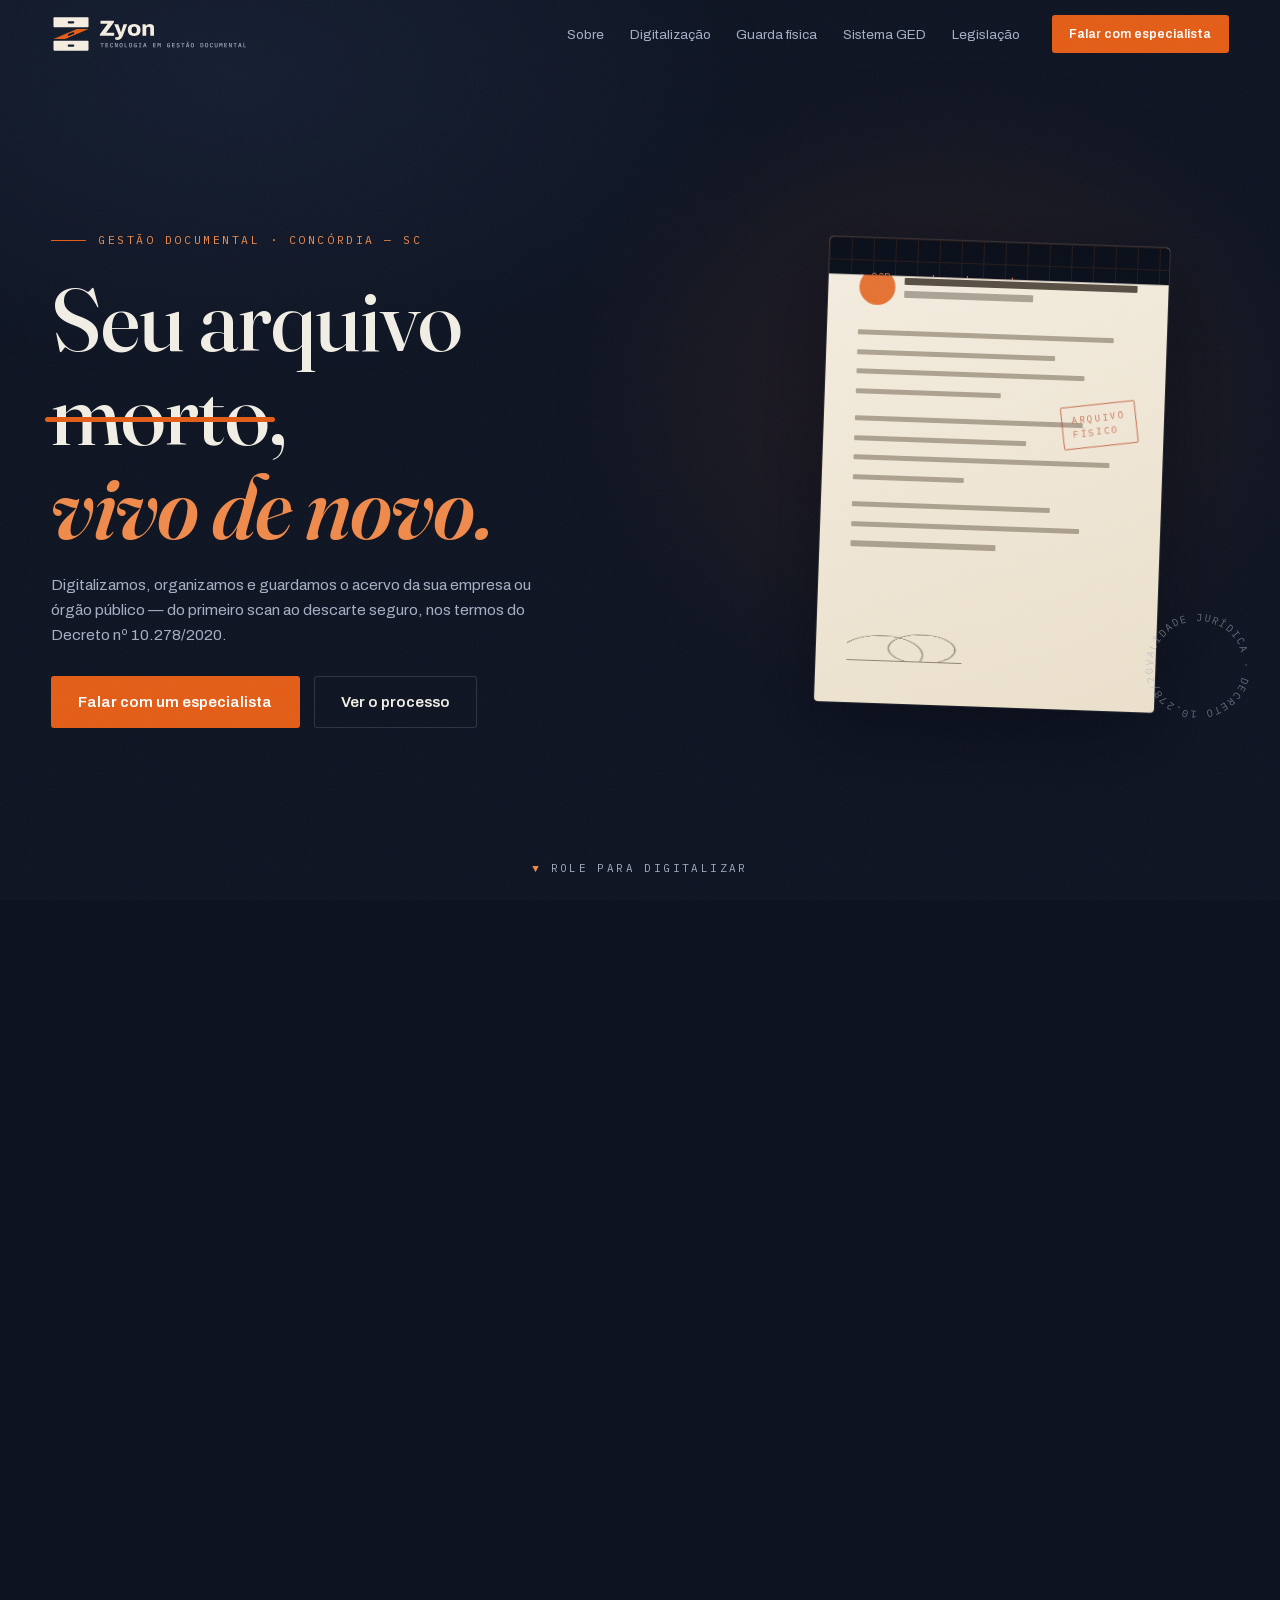
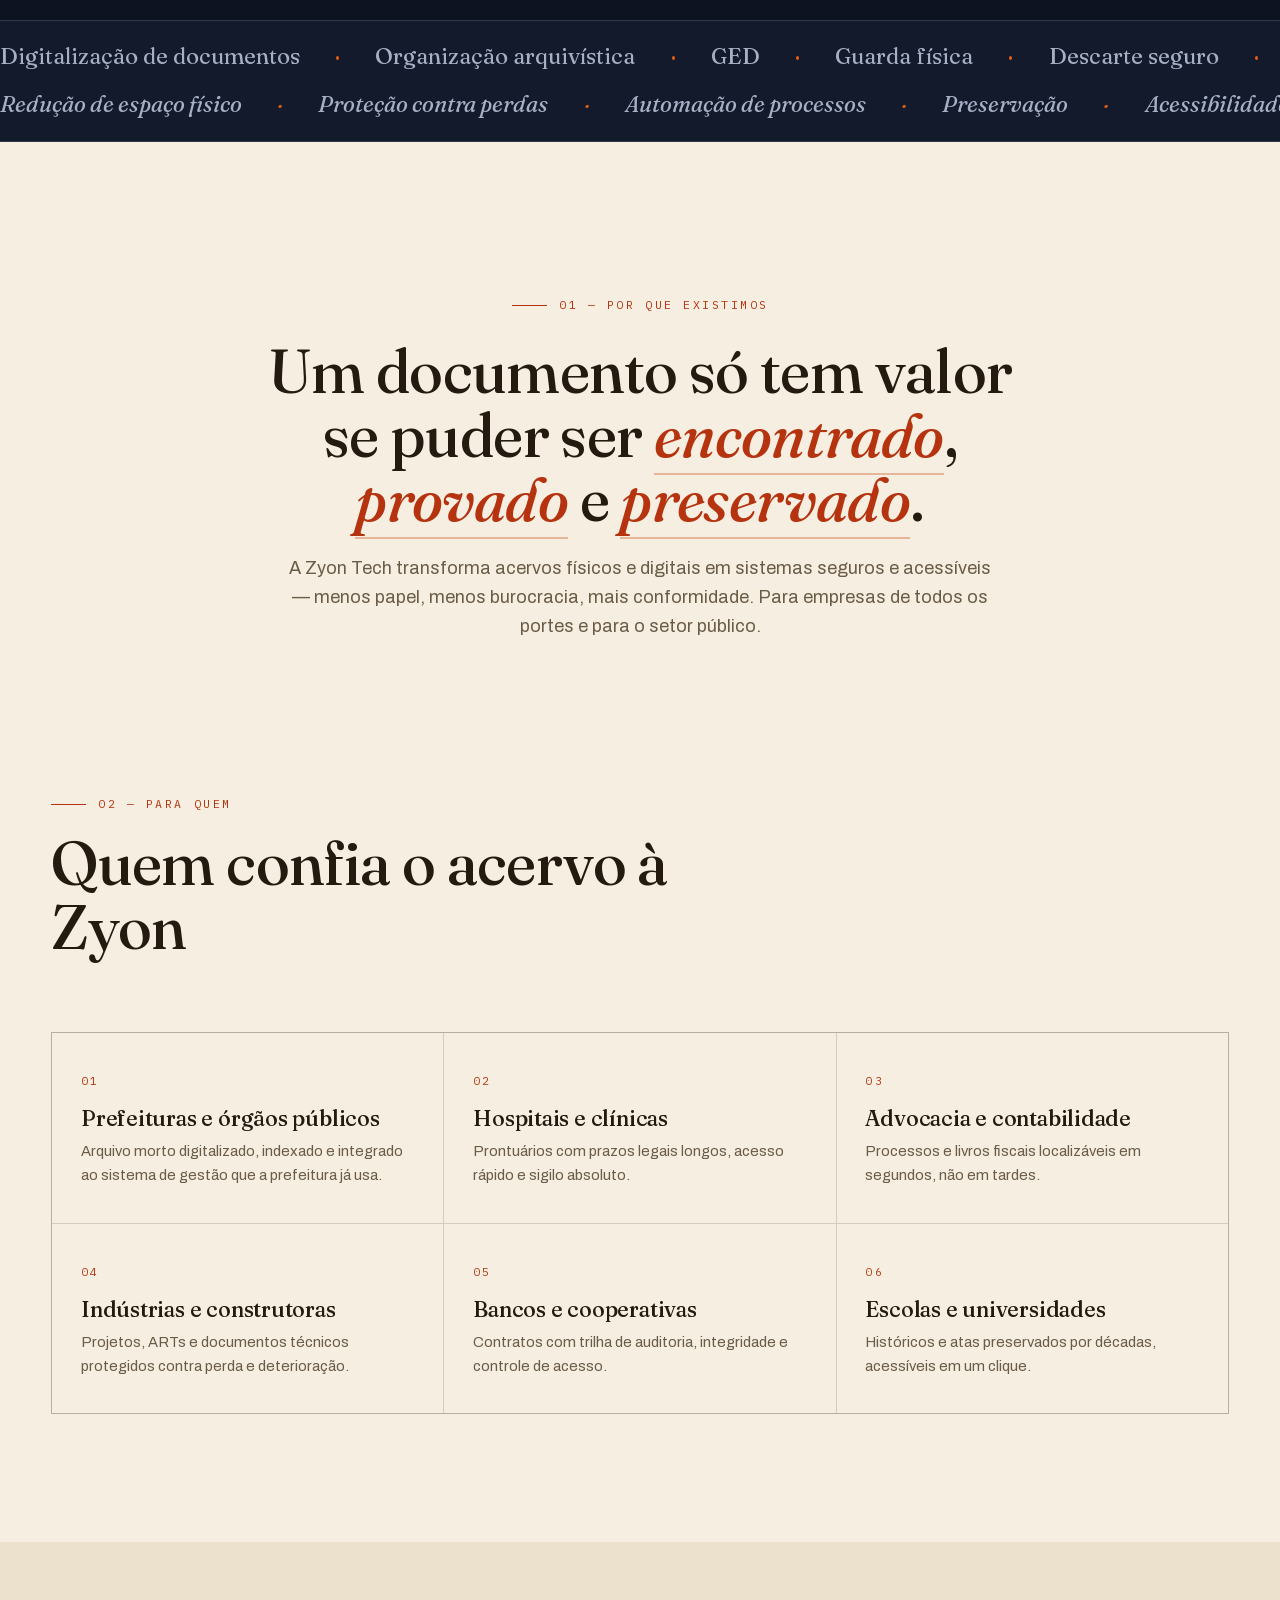
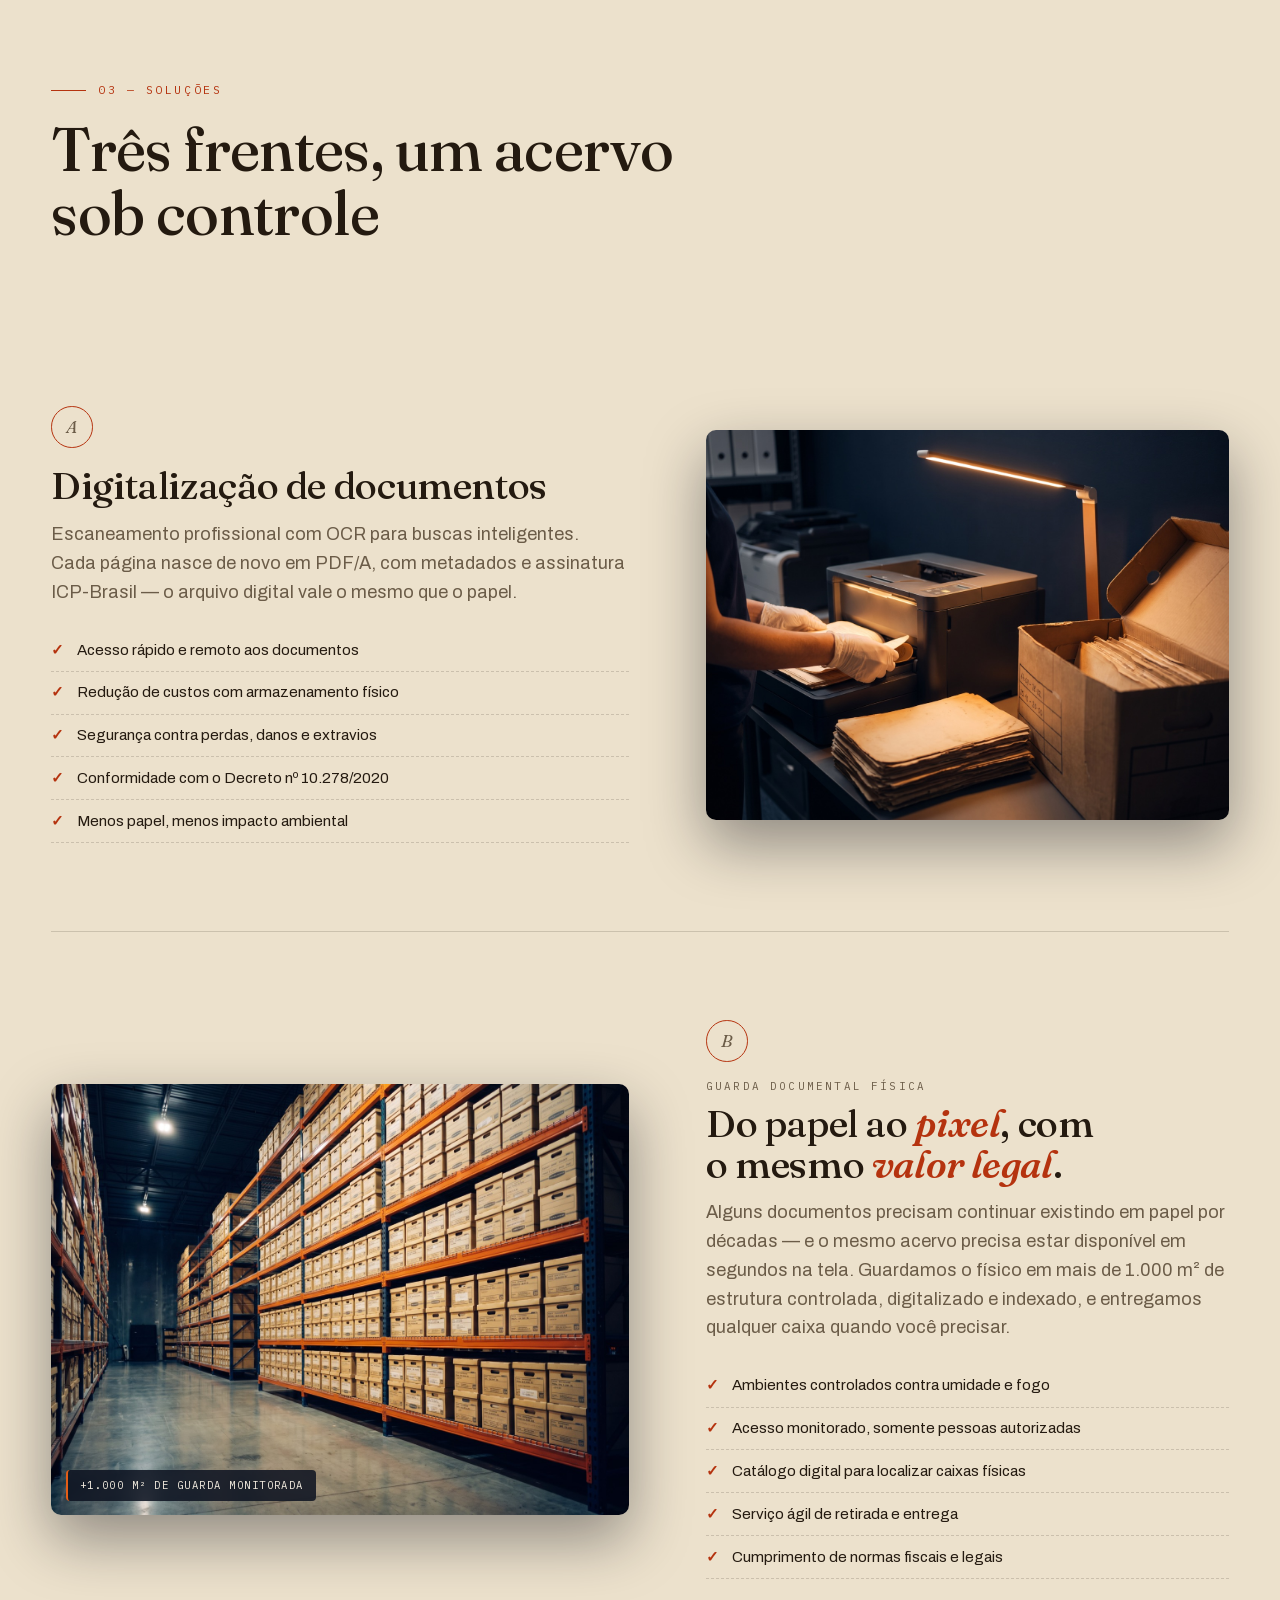
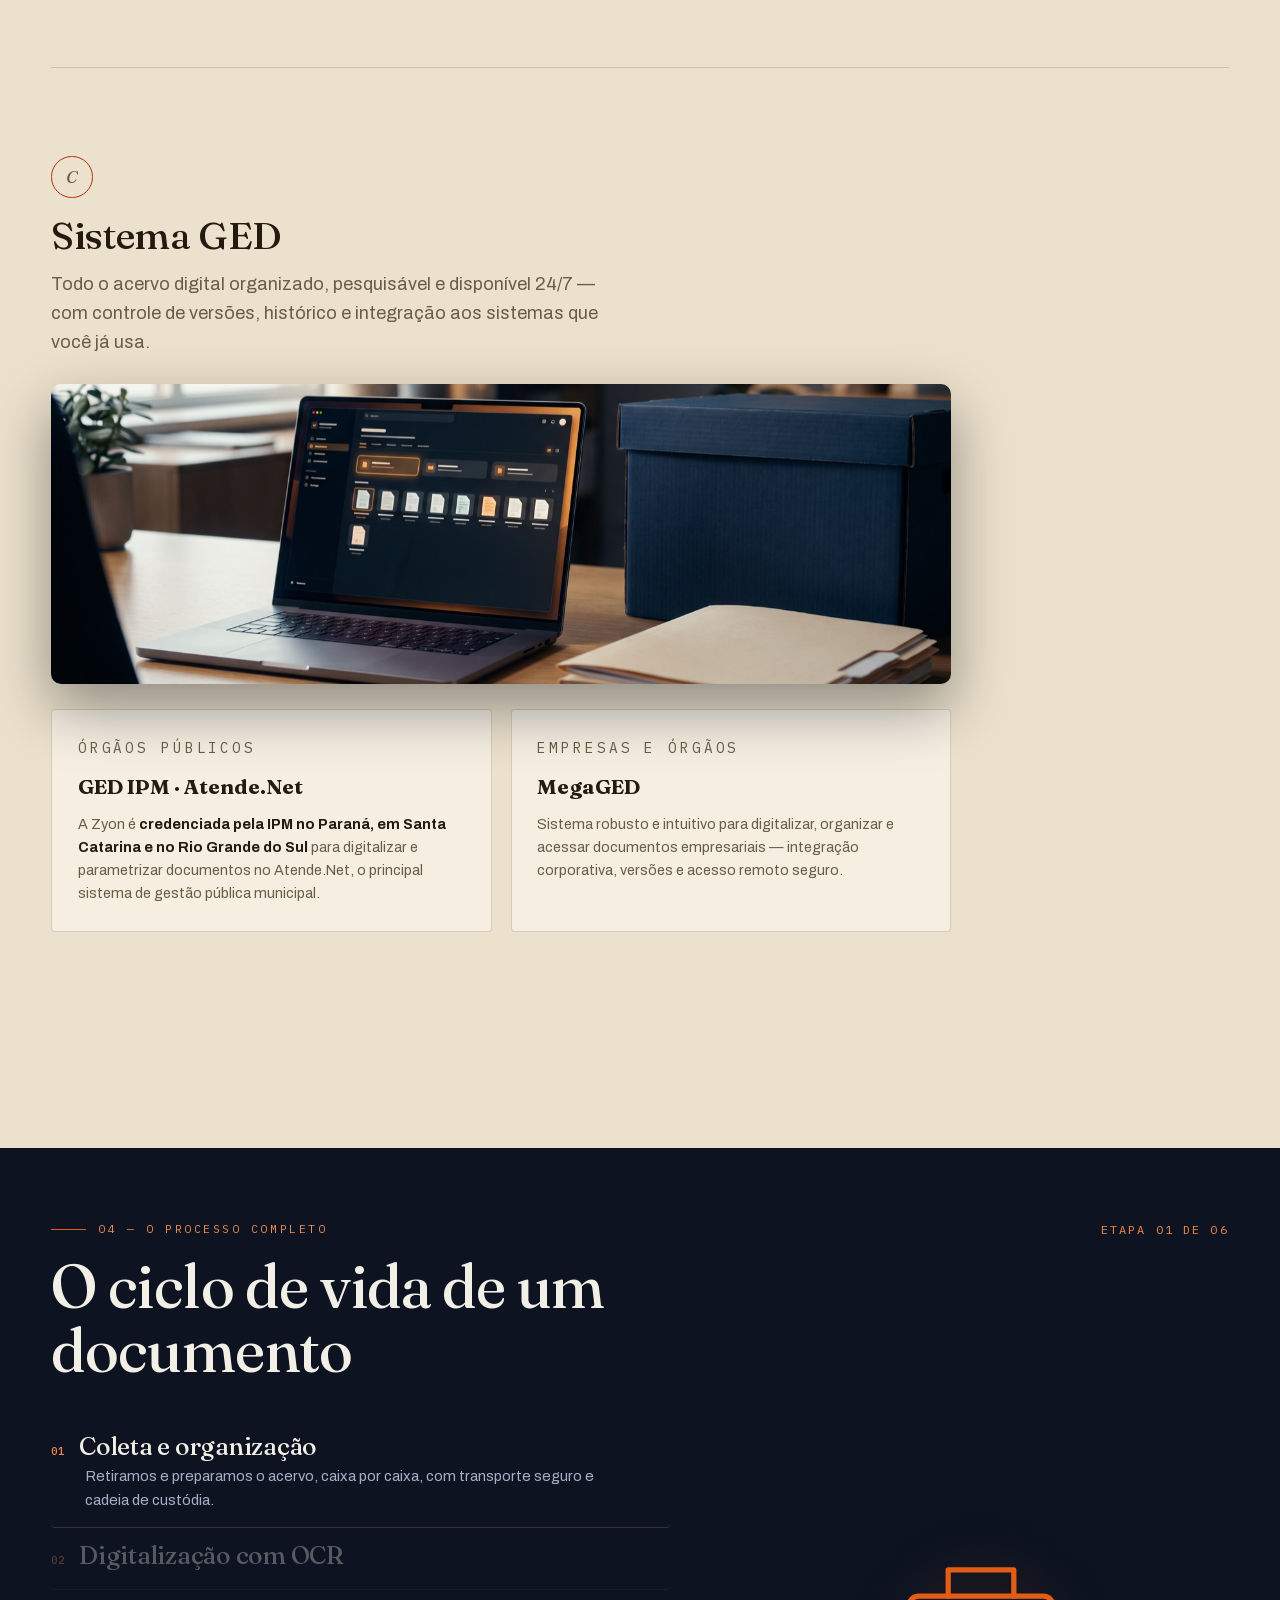
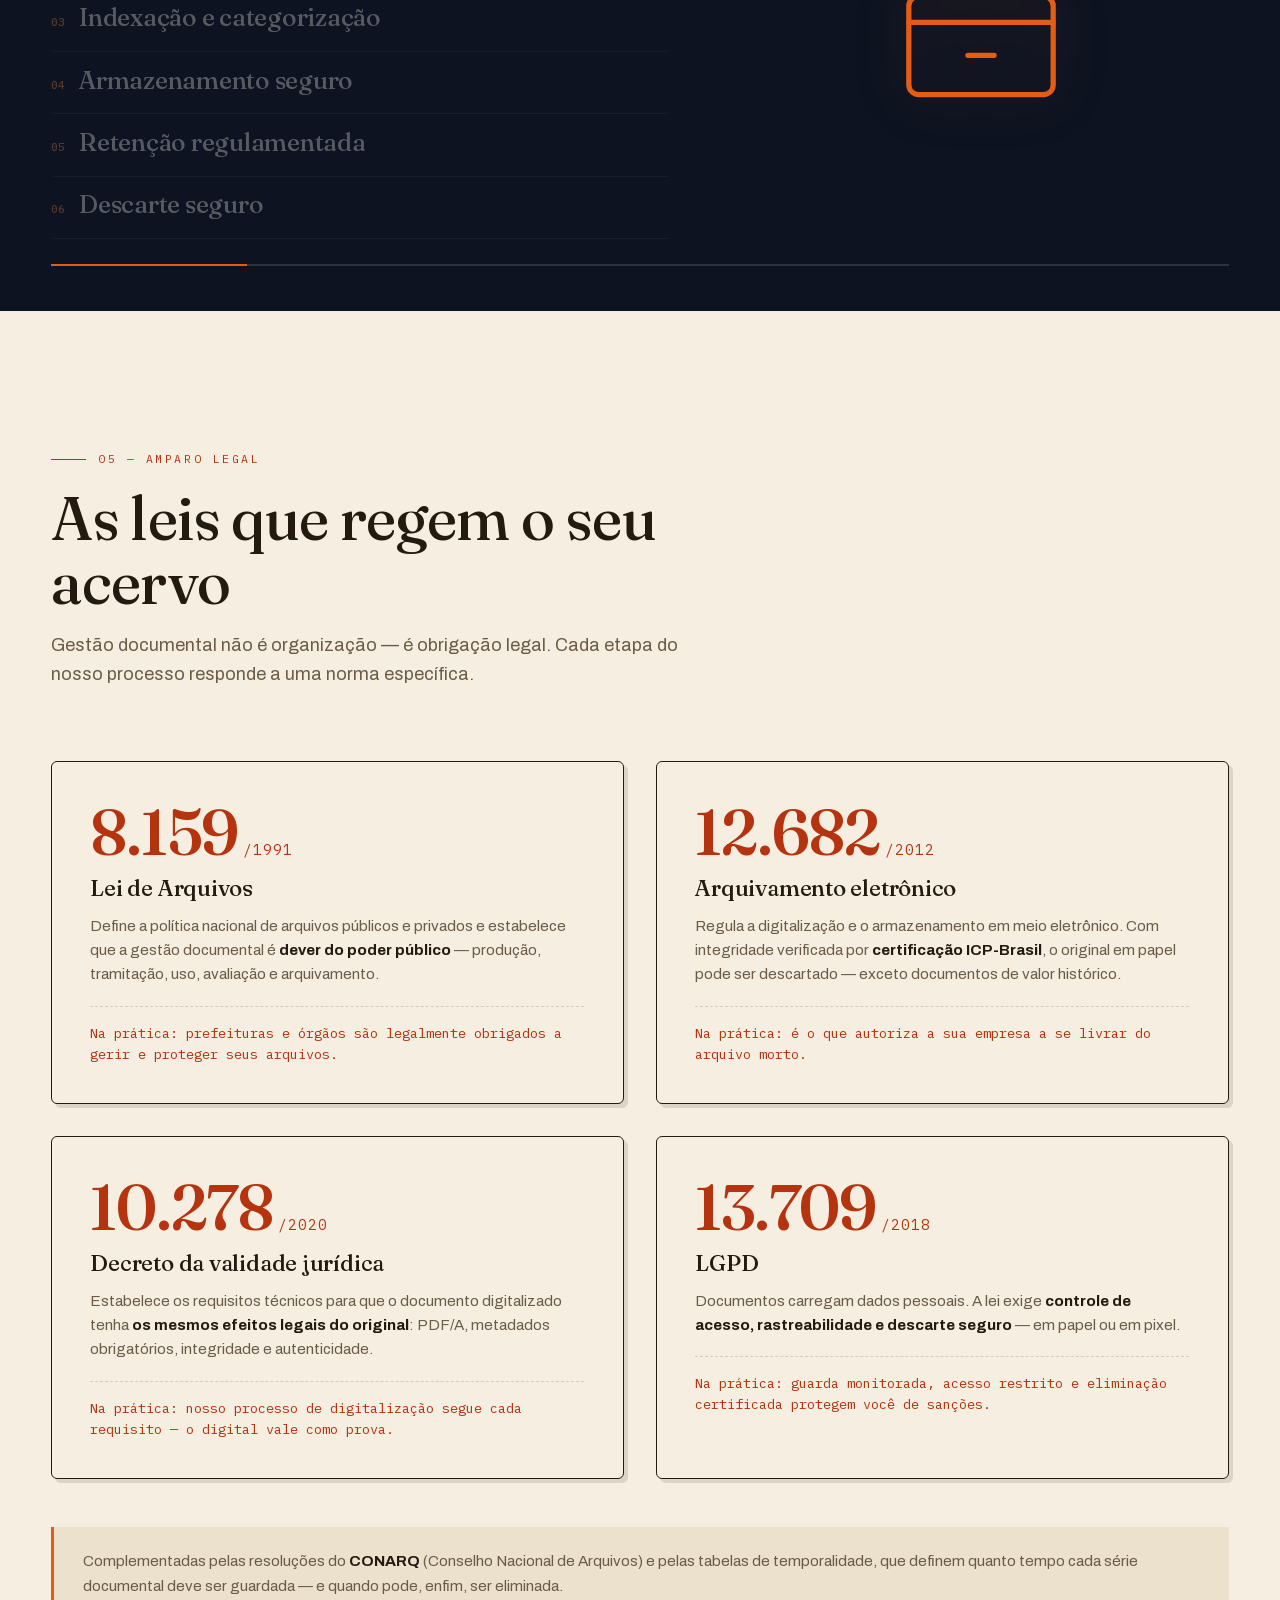
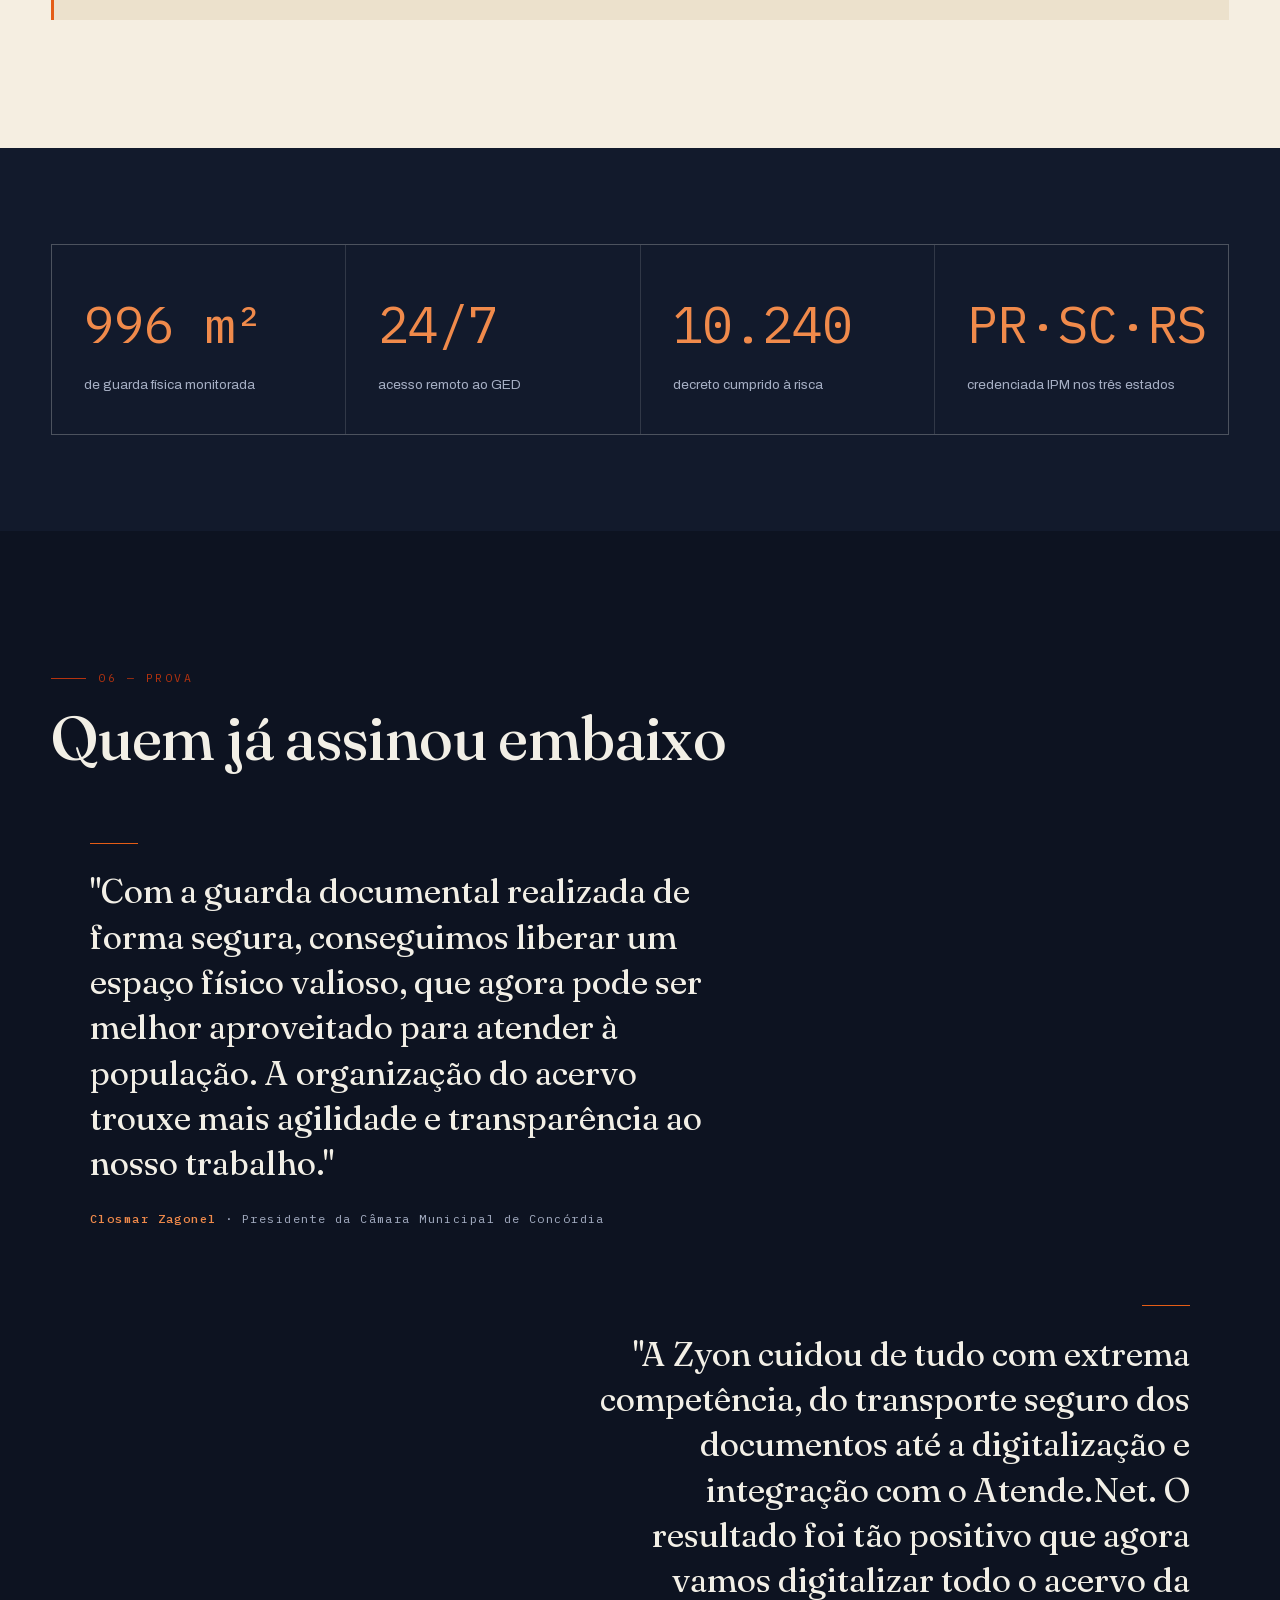
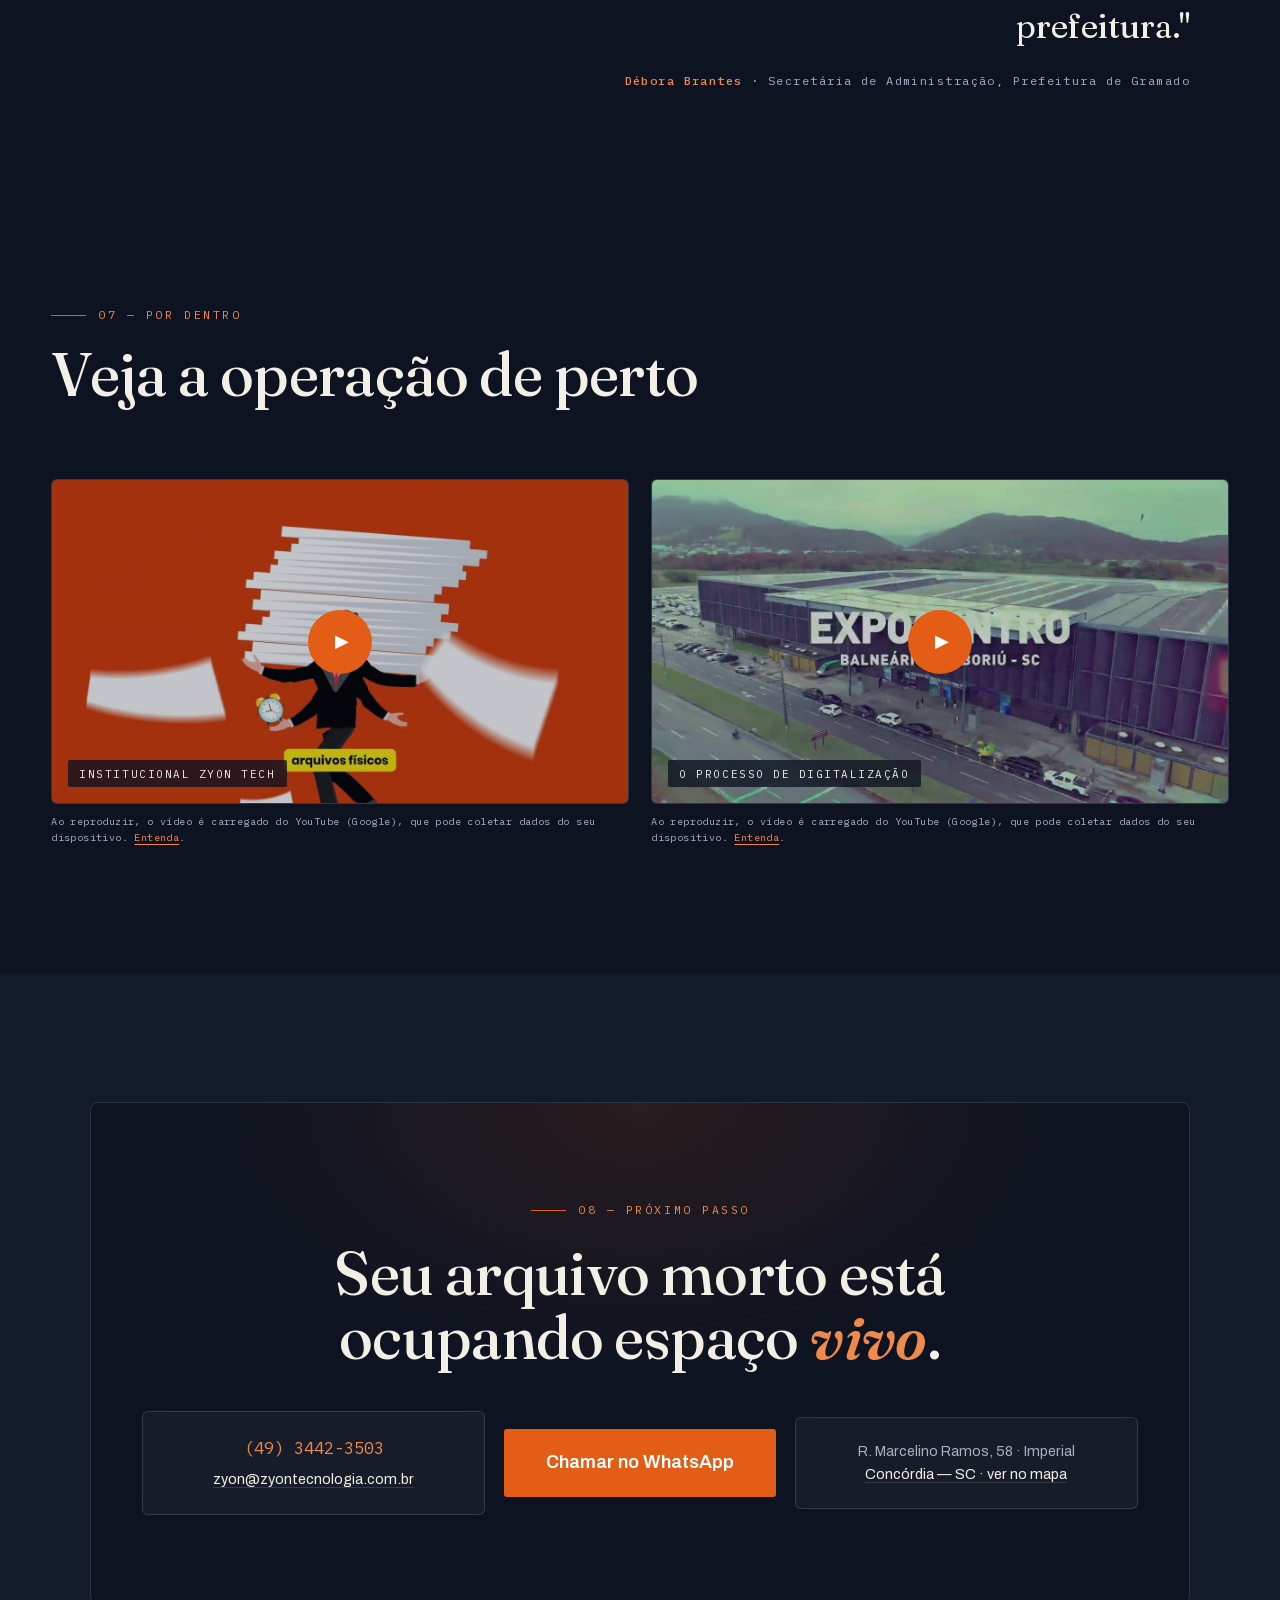
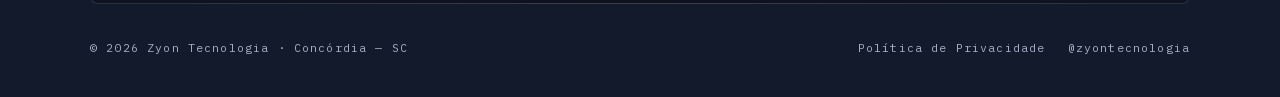
==== index.html @ e34e667f "Mobile mostra o nome da marca, não só o símbolo No mobile aparecia apenas o símbolo Z — o nome 'Zyon" ====
<!DOCTYPE html>
<html lang="pt-BR">
<head>
<meta charset="UTF-8">
<meta name="viewport" content="width=device-width, initial-scale=1.0">
<meta name="theme-color" content="#0D1321">
<!-- HOMOLOGACAO-NOINDEX: remover esta linha ao promover para produção -->
<meta name="robots" content="noindex, nofollow">
<title>Zyon Tech — Do papel ao pixel, com o mesmo valor legal</title>
<meta name="description" content="Digitalização de documentos conforme o Decreto 10.278/2020, guarda documental física em +1.000 m² e sistema GED para empresas e órgãos públicos. Concórdia · SC.">
<link rel="icon" href="data:image/svg+xml,%3Csvg xmlns='http://www.w3.org/2000/svg' viewBox='0 0 96 96'%3E%3Crect width='96' height='96' rx='14' fill='%230D1321'/%3E%3Crect x='14' y='18' width='68' height='18' rx='2' fill='%23F5EEE1'/%3E%3Cpath d='M58 42 H82 L38 62 H14 Z' fill='%23E45D16'/%3E%3Crect x='14' y='68' width='68' height='18' rx='2' fill='%23F5EEE1'/%3E%3C/svg%3E">
<link rel="preload" href="assets/fonts/fonts.css" as="style">
<link rel="stylesheet" href="assets/fonts/fonts.css">
<link rel="stylesheet" href="css/style.css">
</head>
<body>

<div class="progresso" aria-hidden="true"></div>

<header class="topo" id="header">
  <a class="marca" href="#topo" aria-label="Zyon — Tecnologia em gestão documental">
    <img class="marca-assinatura" src="assets/img/zyon-assinatura.svg" alt="Zyon — Tecnologia em gestão documental" width="475" height="96">
    <img class="marca-curta" src="assets/img/zyon-assinatura-curta.svg" alt="Zyon" width="256" height="96">
  </a>
  <nav class="nav" aria-label="Navegação principal">
    <a href="#sobre">Sobre</a>
    <a href="#digitalizacao">Digitalização</a>
    <a href="#guarda-documental">Guarda física</a>
    <a href="#ged">Sistema GED</a>
    <a href="#legislacao">Legislação</a>
  </nav>
  <a class="cta cta-mini" href="https://wa.me/554934423503?text=Ol%C3%A1!%20Quero%20falar%20com%20um%20especialista." target="_blank" rel="noopener">Falar com especialista</a>
</header>

<!-- ATO 1 · SET PIECE: O SCANNER -->
<section class="hero pin-wrap" id="topo" data-pin data-factor="1.8">
  <div class="pin-screen hero-screen">
    <div class="hero-grid">
      <div class="hero-copy">
        <p class="rotulo" data-reveal="stamp">Gestão documental · Concórdia — SC</p>
        <h1 class="hero-h1" data-reveal>
          Seu arquivo <span class="risca">morto</span>,<br>
          <em>vivo de novo.</em>
        </h1>
        <p class="hero-sub" data-reveal>
          Digitalizamos, organizamos e guardamos o acervo da sua empresa ou órgão
          público — do primeiro scan ao descarte seguro, nos termos do
          Decreto&nbsp;nº&nbsp;10.278/2020.
        </p>
        <div class="hero-ctas" data-reveal>
          <a class="cta" href="https://wa.me/554934423503?text=Ol%C3%A1!%20Quero%20falar%20com%20um%20especialista." target="_blank" rel="noopener">Falar com um especialista</a>
          <a class="cta cta-fantasma" href="#ciclo">Ver o processo</a>
        </div>
      </div>

      <div class="hero-stage" aria-hidden="true">
        <div class="doc" id="doc">
          <div class="doc-paper">
            <div class="dp-cab">
              <span class="dp-logo"></span>
              <span class="dp-linhas"><i></i><i></i></span>
            </div>
            <i class="dl w9"></i><i class="dl w7"></i><i class="dl w8"></i>
            <i class="dl w5"></i><i class="dl esp w8"></i><i class="dl w6"></i>
            <i class="dl w9"></i><i class="dl w4"></i>
            <div class="dp-carimbo">ARQUIVO<br>FÍSICO</div>
            <i class="dl esp w7"></i><i class="dl w8"></i><i class="dl w5"></i>
            <div class="dp-assin"></div>
          </div>
          <div class="doc-digital">
            <div class="dd-grade"></div>
            <p class="dd-ocr">&gt; OCR: reconhecendo caracteres_</p>
            <p class="dd-meta">doc.id — 000412 · série: contratos</p>
            <p class="dd-meta">formato: PDF/A-2b · 300dpi</p>
            <p class="dd-meta">hash: sha-256 ✓ íntegro</p>
            <p class="dd-meta">assinatura: ICP-Brasil ✓</p>
            <p class="dd-meta">temporalidade: guarda permanente</p>
          </div>
          <div class="doc-beam"></div>
        </div>

        <div class="chips">
          <span class="chip" data-at="0.22" style="--cx:-2%;--cy:16%">OCR ✓</span>
          <span class="chip" data-at="0.40" style="--cx:82%;--cy:30%">PDF/A</span>
          <span class="chip" data-at="0.56" style="--cx:-6%;--cy:52%">METADADOS ✓</span>
          <span class="chip" data-at="0.72" style="--cx:80%;--cy:66%">SHA-256</span>
          <span class="chip chip-forte" data-at="0.88" style="--cx:30%;--cy:96%">ICP-BRASIL ✓</span>
        </div>

        <svg class="selo-circular" viewBox="0 0 120 120">
          <defs><path id="arco" d="M60,60 m-46,0 a46,46 0 1,1 92,0 a46,46 0 1,1 -92,0"/></defs>
          <text><textPath href="#arco">VALIDADE JURÍDICA · DECRETO 10.278/2020 · VALIDADE JURÍDICA ·</textPath></text>
        </svg>
      </div>
    </div>
    <p class="hero-hint" aria-hidden="true"><span class="hint-seta">▼</span> role para digitalizar</p>
  </div>
</section>

<!-- MARQUEE DUPLO -->
<div class="marquee" aria-hidden="true">
  <div class="mq-faixa mq-a">
    <div class="mq-trilho">
      <span>Digitalização de documentos</span><span>·</span><span>Organização arquivística</span><span>·</span><span>GED</span><span>·</span><span>Guarda física</span><span>·</span><span>Descarte seguro</span><span>·</span><span>Conformidade legal</span><span>·</span>
      <span>Digitalização de documentos</span><span>·</span><span>Organização arquivística</span><span>·</span><span>GED</span><span>·</span><span>Guarda física</span><span>·</span><span>Descarte seguro</span><span>·</span><span>Conformidade legal</span><span>·</span>
    </div>
  </div>
  <div class="mq-faixa mq-b">
    <div class="mq-trilho">
      <span>Redução de espaço físico</span><span>·</span><span>Proteção contra perdas</span><span>·</span><span>Automação de processos</span><span>·</span><span>Preservação</span><span>·</span><span>Acessibilidade</span><span>·</span><span>Segurança</span><span>·</span>
      <span>Redução de espaço físico</span><span>·</span><span>Proteção contra perdas</span><span>·</span><span>Automação de processos</span><span>·</span><span>Preservação</span><span>·</span><span>Acessibilidade</span><span>·</span><span>Segurança</span><span>·</span>
    </div>
  </div>
</div>

<!-- STATEMENT -->
<section class="statement" id="sobre">
  <p class="rotulo rotulo-claro" data-reveal="stamp">01 — Por que existimos</p>
  <h2 class="statement-h" data-reveal>
    Um documento só tem valor se puder ser
    <mark>encontrado</mark>, <mark>provado</mark> e <mark>preservado</mark>.
  </h2>
  <p class="statement-p" data-reveal>
    A Zyon Tech transforma acervos físicos e digitais em sistemas seguros e
    acessíveis — menos papel, menos burocracia, mais conformidade. Para empresas
    de todos os portes e para o setor público.
  </p>
</section>

<!-- SEGMENTOS -->
<section class="segmentos">
  <div class="secao-cab">
    <p class="rotulo rotulo-claro" data-reveal="stamp">02 — Para quem</p>
    <h2 data-reveal>Quem confia o acervo à Zyon</h2>
  </div>
  <div class="seg-grid">
    <article class="seg-card" data-reveal><span class="seg-n">01</span><h3>Prefeituras e órgãos públicos</h3><p>Arquivo morto digitalizado, indexado e integrado ao sistema de gestão que a prefeitura já usa.</p></article>
    <article class="seg-card" data-reveal><span class="seg-n">02</span><h3>Hospitais e clínicas</h3><p>Prontuários com prazos legais longos, acesso rápido e sigilo absoluto.</p></article>
    <article class="seg-card" data-reveal><span class="seg-n">03</span><h3>Advocacia e contabilidade</h3><p>Processos e livros fiscais localizáveis em segundos, não em tardes.</p></article>
    <article class="seg-card" data-reveal><span class="seg-n">04</span><h3>Indústrias e construtoras</h3><p>Projetos, ARTs e documentos técnicos protegidos contra perda e deterioração.</p></article>
    <article class="seg-card" data-reveal><span class="seg-n">05</span><h3>Bancos e cooperativas</h3><p>Contratos com trilha de auditoria, integridade e controle de acesso.</p></article>
    <article class="seg-card" data-reveal><span class="seg-n">06</span><h3>Escolas e universidades</h3><p>Históricos e atas preservados por décadas, acessíveis em um clique.</p></article>
  </div>
</section>

<!-- SOLUÇÕES -->
<section class="solucoes" id="solucoes">
  <div class="secao-cab">
    <p class="rotulo rotulo-claro" data-reveal="stamp">03 — Soluções</p>
    <h2 data-reveal>Três frentes, um acervo sob controle</h2>
  </div>

  <article class="sol" id="digitalizacao">
    <div class="sol-txt">
      <p class="sol-n" data-reveal="stamp">A</p>
      <h3 data-reveal>Digitalização de documentos</h3>
      <p data-reveal>Escaneamento profissional com OCR para buscas inteligentes. Cada página
      nasce de novo em PDF/A, com metadados e assinatura ICP-Brasil — o arquivo
      digital vale o mesmo que o papel.</p>
      <ul class="sol-lista" data-reveal>
        <li>Acesso rápido e remoto aos documentos</li>
        <li>Redução de custos com armazenamento físico</li>
        <li>Segurança contra perdas, danos e extravios</li>
        <li>Conformidade com o Decreto nº 10.278/2020</li>
        <li>Menos papel, menos impacto ambiental</li>
      </ul>
    </div>
    <figure class="sol-foto" data-reveal>
      <img src="assets/img/digitalizacao.jpg" alt="Operador digitalizando documentos antigos em scanner de produção, com caixa de arquivo ao lado" loading="lazy" width="1400" height="1050">
    </figure>
  </article>

  <article class="sol sol-inv" id="guarda-documental">
    <div class="sol-txt">
      <p class="sol-n" data-reveal="stamp">B</p>
      <p class="sol-rotulo mono" data-reveal>Guarda documental física</p>
      <h3 class="sol-titulo-forte" data-reveal>Do papel ao <em>pixel</em>, com o mesmo <em>valor legal</em>.</h3>
      <p data-reveal>Alguns documentos precisam continuar existindo em papel por décadas —
      e o mesmo acervo precisa estar disponível em segundos na tela. Guardamos o físico em
      mais de 1.000 m² de estrutura controlada, digitalizado e indexado, e entregamos
      qualquer caixa quando você precisar.</p>
      <ul class="sol-lista" data-reveal>
        <li>Ambientes controlados contra umidade e fogo</li>
        <li>Acesso monitorado, somente pessoas autorizadas</li>
        <li>Catálogo digital para localizar caixas físicas</li>
        <li>Serviço ágil de retirada e entrega</li>
        <li>Cumprimento de normas fiscais e legais</li>
      </ul>
    </div>
    <figure class="sol-foto" data-reveal>
      <img src="assets/img/armazem.jpg" alt="Corredor de armazém com estantes industriais preenchidas por caixas de arquivo identificadas" loading="lazy" width="1400" height="1050">
      <figcaption class="sol-foto-selo mono">+1.000 m² de guarda monitorada</figcaption>
    </figure>
  </article>

  <article class="sol" id="ged">
    <div class="sol-txt">
      <p class="sol-n" data-reveal="stamp">C</p>
      <h3 data-reveal>Sistema GED</h3>
      <p data-reveal>Todo o acervo digital organizado, pesquisável e disponível 24/7 — com
      controle de versões, histórico e integração aos sistemas que você já usa.</p>
      <figure class="sol-foto ged-foto" data-reveal>
        <img src="assets/img/ged.jpg" alt="Notebook exibindo painel de gestão eletrônica de documentos, ao lado de caixa de arquivo e pastas" loading="lazy" width="1400" height="1050">
      </figure>
      <div class="ged-duplo">
        <div class="ged-card" data-reveal>
          <p class="ged-tag">Órgãos públicos</p>
          <h4>GED IPM · Atende.Net</h4>
          <p>A Zyon é <strong>credenciada pela IPM no Paraná, em Santa Catarina e no Rio
          Grande do Sul</strong> para digitalizar e parametrizar documentos no Atende.Net,
          o principal sistema de gestão pública municipal.</p>
        </div>
        <div class="ged-card" data-reveal>
          <p class="ged-tag">Empresas e órgãos</p>
          <h4>MegaGED</h4>
          <p>Sistema robusto e intuitivo para digitalizar, organizar e acessar
          documentos empresariais — integração corporativa, versões e acesso
          remoto seguro.</p>
        </div>
      </div>
    </div>
  </article>
</section>

<!-- ATO 2 · SET PIECE: O CICLO (jornada pinada) -->
<section class="ciclo" id="ciclo">
  <div class="ciclo-screen">
    <div class="ciclo-cab">
      <p class="rotulo">04 — O processo completo</p>
      <p class="ciclo-prot mono" id="cicloProt">ETAPA 01 DE 06</p>
    </div>
    <h2 class="ciclo-h">O ciclo de vida de um documento</h2>
    <div class="ciclo-corpo">
      <ol class="ciclo-rail" id="cicloRail">
        <li><h3><span>01</span> Coleta e organização</h3><p>Retiramos e preparamos o acervo, caixa por caixa, com transporte seguro e cadeia de custódia.</p></li>
        <li><h3><span>02</span> Digitalização com OCR</h3><p>Escaneamento profissional em alta qualidade. Cada página vira PDF/A pesquisável, nos termos do Decreto 10.278/2020.</p></li>
        <li><h3><span>03</span> Indexação e categorização</h3><p>Metadados e categorias que transformam pilhas em respostas: qualquer documento em segundos.</p></li>
        <li><h3><span>04</span> Armazenamento seguro</h3><p>Guarda física em +1.000 m² monitorados, digital no GED com acesso 24/7 — ou os dois.</p></li>
        <li><h3><span>05</span> Retenção regulamentada</h3><p>Cada série documental cumpre sua tabela de temporalidade: nem um dia a menos do que a lei exige.</p></li>
        <li><h3><span>06</span> Descarte seguro</h3><p>Eliminação certificada do que já cumpriu seu prazo. O que tem valor histórico, permanece.</p></li>
      </ol>
      <div class="ciclo-teatro" id="cicloTeatro" aria-hidden="true">
        <svg class="ci" viewBox="0 0 64 64"><rect x="10" y="22" width="44" height="30" rx="3"/><path d="M10 30h44M22 22v-8h20v8M28 40h8"/></svg>
        <svg class="ci" viewBox="0 0 64 64"><rect x="14" y="10" width="36" height="44" rx="3"/><path d="M20 20h24M20 27h24M20 34h16"/><line x1="8" y1="42" x2="56" y2="42" class="ci-feixe"/></svg>
        <svg class="ci" viewBox="0 0 64 64"><path d="M12 20l10-8h20l10 8v28H12z"/><path d="M12 20h40M26 30h12M22 38h20"/></svg>
        <svg class="ci" viewBox="0 0 64 64"><rect x="12" y="14" width="40" height="40" rx="4"/><circle cx="32" cy="34" r="9"/><path d="M32 29v5l4 3"/></svg>
        <svg class="ci" viewBox="0 0 64 64"><circle cx="32" cy="32" r="22"/><path d="M32 18v14l9 6"/></svg>
        <svg class="ci" viewBox="0 0 64 64"><rect x="14" y="12" width="36" height="16" rx="2"/><path d="M20 28v6M26 28v10M32 28v7M38 28v11M44 28v6M14 20h36"/></svg>
      </div>
    </div>
    <div class="ciclo-barra"><i id="cicloBarra"></i></div>
  </div>
</section>

<!-- ATO 3 · SET PIECE: AMPARO LEGAL (carimbos) -->
<section class="leis" id="legislacao">
  <div class="secao-cab">
    <p class="rotulo rotulo-claro" data-reveal="stamp">05 — Amparo legal</p>
    <h2 data-reveal>As leis que regem o seu acervo</h2>
    <p class="leis-sub" data-reveal>Gestão documental não é organização — é obrigação legal.
    Cada etapa do nosso processo responde a uma norma específica.</p>
  </div>
  <div class="leis-grid">
    <article class="lei-card" data-reveal="carimbo">
      <p class="lei-num">8.159<span>/1991</span></p>
      <h3>Lei de Arquivos</h3>
      <p class="lei-ementa">Define a política nacional de arquivos públicos e privados e
      estabelece que a gestão documental é <strong>dever do poder público</strong> —
      produção, tramitação, uso, avaliação e arquivamento.</p>
      <p class="lei-pratica">Na prática: prefeituras e órgãos são legalmente obrigados a gerir e proteger seus arquivos.</p>
    </article>
    <article class="lei-card" data-reveal="carimbo">
      <p class="lei-num">12.682<span>/2012</span></p>
      <h3>Arquivamento eletrônico</h3>
      <p class="lei-ementa">Regula a digitalização e o armazenamento em meio eletrônico.
      Com integridade verificada por <strong>certificação ICP-Brasil</strong>, o
      original em papel pode ser descartado — exceto documentos de valor histórico.</p>
      <p class="lei-pratica">Na prática: é o que autoriza a sua empresa a se livrar do arquivo morto.</p>
    </article>
    <article class="lei-card" data-reveal="carimbo">
      <p class="lei-num">10.278<span>/2020</span></p>
      <h3>Decreto da validade jurídica</h3>
      <p class="lei-ementa">Estabelece os requisitos técnicos para que o documento
      digitalizado tenha <strong>os mesmos efeitos legais do original</strong>:
      PDF/A, metadados obrigatórios, integridade e autenticidade.</p>
      <p class="lei-pratica">Na prática: nosso processo de digitalização segue cada requisito — o digital vale como prova.</p>
    </article>
    <article class="lei-card" data-reveal="carimbo">
      <p class="lei-num">13.709<span>/2018</span></p>
      <h3>LGPD</h3>
      <p class="lei-ementa">Documentos carregam dados pessoais. A lei exige
      <strong>controle de acesso, rastreabilidade e descarte seguro</strong> — em
      papel ou em pixel.</p>
      <p class="lei-pratica">Na prática: guarda monitorada, acesso restrito e eliminação certificada protegem você de sanções.</p>
    </article>
  </div>
  <p class="leis-conarq" data-reveal>Complementadas pelas resoluções do <strong>CONARQ</strong> (Conselho
  Nacional de Arquivos) e pelas tabelas de temporalidade, que definem quanto tempo
  cada série documental deve ser guardada — e quando pode, enfim, ser eliminada.</p>
</section>

<!-- NÚMEROS -->
<section class="numeros">
  <div class="num-grid">
    <div class="num-tile" data-reveal><p class="num-v mono"><span data-count="1000">0</span> m²</p><p class="num-l">de guarda física monitorada</p></div>
    <div class="num-tile" data-reveal><p class="num-v mono">24/7</p><p class="num-l">acesso remoto ao GED</p></div>
    <div class="num-tile" data-reveal><p class="num-v mono"><span data-count="10278">0</span></p><p class="num-l">decreto cumprido à risca</p></div>
    <div class="num-tile" data-reveal><p class="num-v mono">PR·SC·RS</p><p class="num-l">credenciada IPM nos três estados</p></div>
  </div>
</section>

<!-- DEPOIMENTOS -->
<section class="prova" id="prova">
  <div class="secao-cab">
    <p class="rotulo rotulo-claro" data-reveal="stamp">06 — Prova</p>
    <h2 data-reveal>Quem já assinou embaixo</h2>
  </div>
  <figure class="depo" data-reveal>
    <blockquote>"Com a guarda documental realizada de forma segura, conseguimos liberar
    um espaço físico valioso, que agora pode ser melhor aproveitado para atender à
    população. A organização do acervo trouxe mais agilidade e transparência ao
    nosso trabalho."</blockquote>
    <figcaption><strong>Closmar Zagonel</strong> · Presidente da Câmara Municipal de Concórdia</figcaption>
  </figure>
  <figure class="depo depo-inv" data-reveal>
    <blockquote>"A Zyon cuidou de tudo com extrema competência, do transporte seguro dos
    documentos até a digitalização e integração com o Atende.Net. O resultado foi
    tão positivo que agora vamos digitalizar todo o acervo da prefeitura."</blockquote>
    <figcaption><strong>Débora Brantes</strong> · Secretária de Administração, Prefeitura de Gramado</figcaption>
  </figure>
</section>

<!-- VÍDEO -->
<section class="video">
  <div class="secao-cab">
    <p class="rotulo" data-reveal="stamp">07 — Por dentro</p>
    <h2 data-reveal>Veja a operação de perto</h2>
  </div>
  <div class="video-grid">
    <figure class="yt-wrap" data-reveal>
      <button class="yt" data-id="Hsd8hlH81RU" aria-label="Carregar e reproduzir o vídeo institucional da Zyon no YouTube">
        <img src="assets/thumb-institucional.jpg" alt="" loading="lazy">
        <span class="yt-play">▶</span>
        <span class="yt-tag">Institucional Zyon Tech</span>
      </button>
      <figcaption class="yt-aviso">Ao reproduzir, o vídeo é carregado do YouTube (Google), que pode
      coletar dados do seu dispositivo. <a href="politica-de-privacidade.html#videos">Entenda</a>.</figcaption>
    </figure>
    <figure class="yt-wrap" data-reveal>
      <button class="yt" data-id="kidGU6s6UkQ" aria-label="Carregar e reproduzir o vídeo do processo de digitalização no YouTube">
        <img src="assets/thumb-processo.jpg" alt="" loading="lazy">
        <span class="yt-play">▶</span>
        <span class="yt-tag">O processo de digitalização</span>
      </button>
      <figcaption class="yt-aviso">Ao reproduzir, o vídeo é carregado do YouTube (Google), que pode
      coletar dados do seu dispositivo. <a href="politica-de-privacidade.html#videos">Entenda</a>.</figcaption>
    </figure>
  </div>
</section>

<!-- CTA FINAL -->
<section class="fim" id="contato">
  <div class="fim-moldura">
    <p class="rotulo" data-reveal="stamp">08 — Próximo passo</p>
    <h2 data-reveal>Seu arquivo morto está<br>ocupando espaço <em>vivo</em>.</h2>
    <div class="fim-trio">
      <div class="fim-glass" data-reveal>
        <p class="mono">(49) 3442-3503</p>
        <a href="mailto:zyon@zyontecnologia.com.br">zyon@zyontecnologia.com.br</a>
      </div>
      <a class="cta cta-grande" data-reveal href="https://wa.me/554934423503?text=Ol%C3%A1!%20Quero%20falar%20com%20um%20especialista." target="_blank" rel="noopener">Chamar no WhatsApp</a>
      <div class="fim-glass" data-reveal>
        <p>R. Marcelino Ramos, 58 · Imperial</p>
        <a href="https://www.google.com.br/maps/place/R.+Marcelino+Ramos,+58+-+Imperial,+Conc%C3%B3rdia+-+SC,+89709-006" target="_blank" rel="noopener">Concórdia — SC · ver no mapa</a>
      </div>
    </div>
  </div>
  <footer class="rodape">
    <p>© <span id="ano">2026</span> Zyon Tecnologia · Concórdia — SC</p>
    <nav class="rodape-links">
      <a href="politica-de-privacidade.html">Política de Privacidade</a>
      <a href="https://www.instagram.com/zyontecnologia" target="_blank" rel="noopener">@zyontecnologia</a>
    </nav>
  </footer>
</section>

<script src="js/main.js" defer></script>
</body>
</html>
---- assets/fonts/fonts.css ----
/* vietnamese */
@font-face {
  font-family: 'Archivo';
  font-style: normal;
  font-weight: 100 900;
  font-stretch: 100%;
  font-display: swap;
  src: url(s_archivo_v25_k3kPo8UDI-1M0wlSV9XAw6lQkqWY8Q82sLySOxKsv4RnUPU.woff2) format('woff2');
  unicode-range: U+0102-0103, U+0110-0111, U+0128-0129, U+0168-0169, U+01A0-01A1, U+01AF-01B0, U+0300-0301, U+0303-0304, U+0308-0309, U+0323, U+0329, U+1EA0-1EF9, U+20AB;
}
/* latin-ext */
@font-face {
  font-family: 'Archivo';
  font-style: normal;
  font-weight: 100 900;
  font-stretch: 100%;
  font-display: swap;
  src: url(s_archivo_v25_k3kPo8UDI-1M0wlSV9XAw6lQkqWY8Q82sLyTOxKsv4RnUPU.woff2) format('woff2');
  unicode-range: U+0100-02BA, U+02BD-02C5, U+02C7-02CC, U+02CE-02D7, U+02DD-02FF, U+0304, U+0308, U+0329, U+1D00-1DBF, U+1E00-1E9F, U+1EF2-1EFF, U+2020, U+20A0-20AB, U+20AD-20C0, U+2113, U+2C60-2C7F, U+A720-A7FF;
}
/* latin */
@font-face {
  font-family: 'Archivo';
  font-style: normal;
  font-weight: 100 900;
  font-stretch: 100%;
  font-display: swap;
  src: url(s_archivo_v25_k3kPo8UDI-1M0wlSV9XAw6lQkqWY8Q82sLydOxKsv4Rn.woff2) format('woff2');
  unicode-range: U+0000-00FF, U+0131, U+0152-0153, U+02BB-02BC, U+02C6, U+02DA, U+02DC, U+0304, U+0308, U+0329, U+2000-206F, U+20AC, U+2122, U+2191, U+2193, U+2212, U+2215, U+FEFF, U+FFFD;
}
/* vietnamese */
@font-face {
  font-family: 'Fraunces';
  font-style: italic;
  font-weight: 300 900;
  font-display: swap;
  src: url(s_fraunces_v38_6NU58FyLNQOQZAnv9ZwNjucMHVn85Ni7emAe9lKqZTnbB-gzTK0K1ChjdfeQ7ZXk8kD6.woff2) format('woff2');
  unicode-range: U+0102-0103, U+0110-0111, U+0128-0129, U+0168-0169, U+01A0-01A1, U+01AF-01B0, U+0300-0301, U+0303-0304, U+0308-0309, U+0323, U+0329, U+1EA0-1EF9, U+20AB;
}
/* latin-ext */
@font-face {
  font-family: 'Fraunces';
  font-style: italic;
  font-weight: 300 900;
  font-display: swap;
  src: url(s_fraunces_v38_6NU58FyLNQOQZAnv9ZwNjucMHVn85Ni7emAe9lKqZTnbB-gzTK0K1ChjdPeQ7ZXk8kD6.woff2) format('woff2');
  unicode-range: U+0100-02BA, U+02BD-02C5, U+02C7-02CC, U+02CE-02D7, U+02DD-02FF, U+0304, U+0308, U+0329, U+1D00-1DBF, U+1E00-1E9F, U+1EF2-1EFF, U+2020, U+20A0-20AB, U+20AD-20C0, U+2113, U+2C60-2C7F, U+A720-A7FF;
}
/* latin */
@font-face {
  font-family: 'Fraunces';
  font-style: italic;
  font-weight: 300 900;
  font-display: swap;
  src: url(s_fraunces_v38_6NU58FyLNQOQZAnv9ZwNjucMHVn85Ni7emAe9lKqZTnbB-gzTK0K1ChjeveQ7ZXk8g.woff2) format('woff2');
  unicode-range: U+0000-00FF, U+0131, U+0152-0153, U+02BB-02BC, U+02C6, U+02DA, U+02DC, U+0304, U+0308, U+0329, U+2000-206F, U+20AC, U+2122, U+2191, U+2193, U+2212, U+2215, U+FEFF, U+FFFD;
}
/* vietnamese */
@font-face {
  font-family: 'Fraunces';
  font-style: normal;
  font-weight: 300 900;
  font-display: swap;
  src: url(s_fraunces_v38_6NU78FyLNQOQZAnv9bYEvDiIdE9Ea92uemAk_WBq8U_9v0c2Wa0KxCBTeP2Xz5fU8w.woff2) format('woff2');
  unicode-range: U+0102-0103, U+0110-0111, U+0128-0129, U+0168-0169, U+01A0-01A1, U+01AF-01B0, U+0300-0301, U+0303-0304, U+0308-0309, U+0323, U+0329, U+1EA0-1EF9, U+20AB;
}
/* latin-ext */
@font-face {
  font-family: 'Fraunces';
  font-style: normal;
  font-weight: 300 900;
  font-display: swap;
  src: url(s_fraunces_v38_6NU78FyLNQOQZAnv9bYEvDiIdE9Ea92uemAk_WBq8U_9v0c2Wa0KxCFTeP2Xz5fU8w.woff2) format('woff2');
  unicode-range: U+0100-02BA, U+02BD-02C5, U+02C7-02CC, U+02CE-02D7, U+02DD-02FF, U+0304, U+0308, U+0329, U+1D00-1DBF, U+1E00-1E9F, U+1EF2-1EFF, U+2020, U+20A0-20AB, U+20AD-20C0, U+2113, U+2C60-2C7F, U+A720-A7FF;
}
/* latin */
@font-face {
  font-family: 'Fraunces';
  font-style: normal;
  font-weight: 300 900;
  font-display: swap;
  src: url(s_fraunces_v38_6NU78FyLNQOQZAnv9bYEvDiIdE9Ea92uemAk_WBq8U_9v0c2Wa0KxC9TeP2Xz5c.woff2) format('woff2');
  unicode-range: U+0000-00FF, U+0131, U+0152-0153, U+02BB-02BC, U+02C6, U+02DA, U+02DC, U+0304, U+0308, U+0329, U+2000-206F, U+20AC, U+2122, U+2191, U+2193, U+2212, U+2215, U+FEFF, U+FFFD;
}
/* cyrillic-ext */
@font-face {
  font-family: 'IBM Plex Mono';
  font-style: normal;
  font-weight: 400;
  font-display: swap;
  src: url(s_ibmplexmono_v20_-F63fjptAgt5VM-kVkqdyU8n1iIq131nj-otFQ.woff2) format('woff2');
  unicode-range: U+0460-052F, U+1C80-1C8A, U+20B4, U+2DE0-2DFF, U+A640-A69F, U+FE2E-FE2F;
}
/* cyrillic */
@font-face {
  font-family: 'IBM Plex Mono';
  font-style: normal;
  font-weight: 400;
  font-display: swap;
  src: url(s_ibmplexmono_v20_-F63fjptAgt5VM-kVkqdyU8n1isq131nj-otFQ.woff2) format('woff2');
  unicode-range: U+0301, U+0400-045F, U+0490-0491, U+04B0-04B1, U+2116;
}
/* vietnamese */
@font-face {
  font-family: 'IBM Plex Mono';
  font-style: normal;
  font-weight: 400;
  font-display: swap;
  src: url(s_ibmplexmono_v20_-F63fjptAgt5VM-kVkqdyU8n1iAq131nj-otFQ.woff2) format('woff2');
  unicode-range: U+0102-0103, U+0110-0111, U+0128-0129, U+0168-0169, U+01A0-01A1, U+01AF-01B0, U+0300-0301, U+0303-0304, U+0308-0309, U+0323, U+0329, U+1EA0-1EF9, U+20AB;
}
/* latin-ext */
@font-face {
  font-family: 'IBM Plex Mono';
  font-style: normal;
  font-weight: 400;
  font-display: swap;
  src: url(s_ibmplexmono_v20_-F63fjptAgt5VM-kVkqdyU8n1iEq131nj-otFQ.woff2) format('woff2');
  unicode-range: U+0100-02BA, U+02BD-02C5, U+02C7-02CC, U+02CE-02D7, U+02DD-02FF, U+0304, U+0308, U+0329, U+1D00-1DBF, U+1E00-1E9F, U+1EF2-1EFF, U+2020, U+20A0-20AB, U+20AD-20C0, U+2113, U+2C60-2C7F, U+A720-A7FF;
}
/* latin */
@font-face {
  font-family: 'IBM Plex Mono';
  font-style: normal;
  font-weight: 400;
  font-display: swap;
  src: url(s_ibmplexmono_v20_-F63fjptAgt5VM-kVkqdyU8n1i8q131nj-o.woff2) format('woff2');
  unicode-range: U+0000-00FF, U+0131, U+0152-0153, U+02BB-02BC, U+02C6, U+02DA, U+02DC, U+0304, U+0308, U+0329, U+2000-206F, U+20AC, U+2122, U+2191, U+2193, U+2212, U+2215, U+FEFF, U+FFFD;
}
/* cyrillic-ext */
@font-face {
  font-family: 'IBM Plex Mono';
  font-style: normal;
  font-weight: 500;
  font-display: swap;
  src: url(s_ibmplexmono_v20_-F6qfjptAgt5VM-kVkqdyU8n3twJwl1FgsAXHNlYzg.woff2) format('woff2');
  unicode-range: U+0460-052F, U+1C80-1C8A, U+20B4, U+2DE0-2DFF, U+A640-A69F, U+FE2E-FE2F;
}
/* cyrillic */
@font-face {
  font-family: 'IBM Plex Mono';
  font-style: normal;
  font-weight: 500;
  font-display: swap;
  src: url(s_ibmplexmono_v20_-F6qfjptAgt5VM-kVkqdyU8n3twJwlRFgsAXHNlYzg.woff2) format('woff2');
  unicode-range: U+0301, U+0400-045F, U+0490-0491, U+04B0-04B1, U+2116;
}
/* vietnamese */
@font-face {
  font-family: 'IBM Plex Mono';
  font-style: normal;
  font-weight: 500;
  font-display: swap;
  src: url(s_ibmplexmono_v20_-F6qfjptAgt5VM-kVkqdyU8n3twJwl9FgsAXHNlYzg.woff2) format('woff2');
  unicode-range: U+0102-0103, U+0110-0111, U+0128-0129, U+0168-0169, U+01A0-01A1, U+01AF-01B0, U+0300-0301, U+0303-0304, U+0308-0309, U+0323, U+0329, U+1EA0-1EF9, U+20AB;
}
/* latin-ext */
@font-face {
  font-family: 'IBM Plex Mono';
  font-style: normal;
  font-weight: 500;
  font-display: swap;
  src: url(s_ibmplexmono_v20_-F6qfjptAgt5VM-kVkqdyU8n3twJwl5FgsAXHNlYzg.woff2) format('woff2');
  unicode-range: U+0100-02BA, U+02BD-02C5, U+02C7-02CC, U+02CE-02D7, U+02DD-02FF, U+0304, U+0308, U+0329, U+1D00-1DBF, U+1E00-1E9F, U+1EF2-1EFF, U+2020, U+20A0-20AB, U+20AD-20C0, U+2113, U+2C60-2C7F, U+A720-A7FF;
}
/* latin */
@font-face {
  font-family: 'IBM Plex Mono';
  font-style: normal;
  font-weight: 500;
  font-display: swap;
  src: url(s_ibmplexmono_v20_-F6qfjptAgt5VM-kVkqdyU8n3twJwlBFgsAXHNk.woff2) format('woff2');
  unicode-range: U+0000-00FF, U+0131, U+0152-0153, U+02BB-02BC, U+02C6, U+02DA, U+02DC, U+0304, U+0308, U+0329, U+2000-206F, U+20AC, U+2122, U+2191, U+2193, U+2212, U+2215, U+FEFF, U+FFFD;
}
---- assets/fonts/fonts.css ----
/* vietnamese */
@font-face {
  font-family: 'Archivo';
  font-style: normal;
  font-weight: 100 900;
  font-stretch: 100%;
  font-display: swap;
  src: url(s_archivo_v25_k3kPo8UDI-1M0wlSV9XAw6lQkqWY8Q82sLySOxKsv4RnUPU.woff2) format('woff2');
  unicode-range: U+0102-0103, U+0110-0111, U+0128-0129, U+0168-0169, U+01A0-01A1, U+01AF-01B0, U+0300-0301, U+0303-0304, U+0308-0309, U+0323, U+0329, U+1EA0-1EF9, U+20AB;
}
/* latin-ext */
@font-face {
  font-family: 'Archivo';
  font-style: normal;
  font-weight: 100 900;
  font-stretch: 100%;
  font-display: swap;
  src: url(s_archivo_v25_k3kPo8UDI-1M0wlSV9XAw6lQkqWY8Q82sLyTOxKsv4RnUPU.woff2) format('woff2');
  unicode-range: U+0100-02BA, U+02BD-02C5, U+02C7-02CC, U+02CE-02D7, U+02DD-02FF, U+0304, U+0308, U+0329, U+1D00-1DBF, U+1E00-1E9F, U+1EF2-1EFF, U+2020, U+20A0-20AB, U+20AD-20C0, U+2113, U+2C60-2C7F, U+A720-A7FF;
}
/* latin */
@font-face {
  font-family: 'Archivo';
  font-style: normal;
  font-weight: 100 900;
  font-stretch: 100%;
  font-display: swap;
  src: url(s_archivo_v25_k3kPo8UDI-1M0wlSV9XAw6lQkqWY8Q82sLydOxKsv4Rn.woff2) format('woff2');
  unicode-range: U+0000-00FF, U+0131, U+0152-0153, U+02BB-02BC, U+02C6, U+02DA, U+02DC, U+0304, U+0308, U+0329, U+2000-206F, U+20AC, U+2122, U+2191, U+2193, U+2212, U+2215, U+FEFF, U+FFFD;
}
/* vietnamese */
@font-face {
  font-family: 'Fraunces';
  font-style: italic;
  font-weight: 300 900;
  font-display: swap;
  src: url(s_fraunces_v38_6NU58FyLNQOQZAnv9ZwNjucMHVn85Ni7emAe9lKqZTnbB-gzTK0K1ChjdfeQ7ZXk8kD6.woff2) format('woff2');
  unicode-range: U+0102-0103, U+0110-0111, U+0128-0129, U+0168-0169, U+01A0-01A1, U+01AF-01B0, U+0300-0301, U+0303-0304, U+0308-0309, U+0323, U+0329, U+1EA0-1EF9, U+20AB;
}
/* latin-ext */
@font-face {
  font-family: 'Fraunces';
  font-style: italic;
  font-weight: 300 900;
  font-display: swap;
  src: url(s_fraunces_v38_6NU58FyLNQOQZAnv9ZwNjucMHVn85Ni7emAe9lKqZTnbB-gzTK0K1ChjdPeQ7ZXk8kD6.woff2) format('woff2');
  unicode-range: U+0100-02BA, U+02BD-02C5, U+02C7-02CC, U+02CE-02D7, U+02DD-02FF, U+0304, U+0308, U+0329, U+1D00-1DBF, U+1E00-1E9F, U+1EF2-1EFF, U+2020, U+20A0-20AB, U+20AD-20C0, U+2113, U+2C60-2C7F, U+A720-A7FF;
}
/* latin */
@font-face {
  font-family: 'Fraunces';
  font-style: italic;
  font-weight: 300 900;
  font-display: swap;
  src: url(s_fraunces_v38_6NU58FyLNQOQZAnv9ZwNjucMHVn85Ni7emAe9lKqZTnbB-gzTK0K1ChjeveQ7ZXk8g.woff2) format('woff2');
  unicode-range: U+0000-00FF, U+0131, U+0152-0153, U+02BB-02BC, U+02C6, U+02DA, U+02DC, U+0304, U+0308, U+0329, U+2000-206F, U+20AC, U+2122, U+2191, U+2193, U+2212, U+2215, U+FEFF, U+FFFD;
}
/* vietnamese */
@font-face {
  font-family: 'Fraunces';
  font-style: normal;
  font-weight: 300 900;
  font-display: swap;
  src: url(s_fraunces_v38_6NU78FyLNQOQZAnv9bYEvDiIdE9Ea92uemAk_WBq8U_9v0c2Wa0KxCBTeP2Xz5fU8w.woff2) format('woff2');
  unicode-range: U+0102-0103, U+0110-0111, U+0128-0129, U+0168-0169, U+01A0-01A1, U+01AF-01B0, U+0300-0301, U+0303-0304, U+0308-0309, U+0323, U+0329, U+1EA0-1EF9, U+20AB;
}
/* latin-ext */
@font-face {
  font-family: 'Fraunces';
  font-style: normal;
  font-weight: 300 900;
  font-display: swap;
  src: url(s_fraunces_v38_6NU78FyLNQOQZAnv9bYEvDiIdE9Ea92uemAk_WBq8U_9v0c2Wa0KxCFTeP2Xz5fU8w.woff2) format('woff2');
  unicode-range: U+0100-02BA, U+02BD-02C5, U+02C7-02CC, U+02CE-02D7, U+02DD-02FF, U+0304, U+0308, U+0329, U+1D00-1DBF, U+1E00-1E9F, U+1EF2-1EFF, U+2020, U+20A0-20AB, U+20AD-20C0, U+2113, U+2C60-2C7F, U+A720-A7FF;
}
/* latin */
@font-face {
  font-family: 'Fraunces';
  font-style: normal;
  font-weight: 300 900;
  font-display: swap;
  src: url(s_fraunces_v38_6NU78FyLNQOQZAnv9bYEvDiIdE9Ea92uemAk_WBq8U_9v0c2Wa0KxC9TeP2Xz5c.woff2) format('woff2');
  unicode-range: U+0000-00FF, U+0131, U+0152-0153, U+02BB-02BC, U+02C6, U+02DA, U+02DC, U+0304, U+0308, U+0329, U+2000-206F, U+20AC, U+2122, U+2191, U+2193, U+2212, U+2215, U+FEFF, U+FFFD;
}
/* cyrillic-ext */
@font-face {
  font-family: 'IBM Plex Mono';
  font-style: normal;
  font-weight: 400;
  font-display: swap;
  src: url(s_ibmplexmono_v20_-F63fjptAgt5VM-kVkqdyU8n1iIq131nj-otFQ.woff2) format('woff2');
  unicode-range: U+0460-052F, U+1C80-1C8A, U+20B4, U+2DE0-2DFF, U+A640-A69F, U+FE2E-FE2F;
}
/* cyrillic */
@font-face {
  font-family: 'IBM Plex Mono';
  font-style: normal;
  font-weight: 400;
  font-display: swap;
  src: url(s_ibmplexmono_v20_-F63fjptAgt5VM-kVkqdyU8n1isq131nj-otFQ.woff2) format('woff2');
  unicode-range: U+0301, U+0400-045F, U+0490-0491, U+04B0-04B1, U+2116;
}
/* vietnamese */
@font-face {
  font-family: 'IBM Plex Mono';
  font-style: normal;
  font-weight: 400;
  font-display: swap;
  src: url(s_ibmplexmono_v20_-F63fjptAgt5VM-kVkqdyU8n1iAq131nj-otFQ.woff2) format('woff2');
  unicode-range: U+0102-0103, U+0110-0111, U+0128-0129, U+0168-0169, U+01A0-01A1, U+01AF-01B0, U+0300-0301, U+0303-0304, U+0308-0309, U+0323, U+0329, U+1EA0-1EF9, U+20AB;
}
/* latin-ext */
@font-face {
  font-family: 'IBM Plex Mono';
  font-style: normal;
  font-weight: 400;
  font-display: swap;
  src: url(s_ibmplexmono_v20_-F63fjptAgt5VM-kVkqdyU8n1iEq131nj-otFQ.woff2) format('woff2');
  unicode-range: U+0100-02BA, U+02BD-02C5, U+02C7-02CC, U+02CE-02D7, U+02DD-02FF, U+0304, U+0308, U+0329, U+1D00-1DBF, U+1E00-1E9F, U+1EF2-1EFF, U+2020, U+20A0-20AB, U+20AD-20C0, U+2113, U+2C60-2C7F, U+A720-A7FF;
}
/* latin */
@font-face {
  font-family: 'IBM Plex Mono';
  font-style: normal;
  font-weight: 400;
  font-display: swap;
  src: url(s_ibmplexmono_v20_-F63fjptAgt5VM-kVkqdyU8n1i8q131nj-o.woff2) format('woff2');
  unicode-range: U+0000-00FF, U+0131, U+0152-0153, U+02BB-02BC, U+02C6, U+02DA, U+02DC, U+0304, U+0308, U+0329, U+2000-206F, U+20AC, U+2122, U+2191, U+2193, U+2212, U+2215, U+FEFF, U+FFFD;
}
/* cyrillic-ext */
@font-face {
  font-family: 'IBM Plex Mono';
  font-style: normal;
  font-weight: 500;
  font-display: swap;
  src: url(s_ibmplexmono_v20_-F6qfjptAgt5VM-kVkqdyU8n3twJwl1FgsAXHNlYzg.woff2) format('woff2');
  unicode-range: U+0460-052F, U+1C80-1C8A, U+20B4, U+2DE0-2DFF, U+A640-A69F, U+FE2E-FE2F;
}
/* cyrillic */
@font-face {
  font-family: 'IBM Plex Mono';
  font-style: normal;
  font-weight: 500;
  font-display: swap;
  src: url(s_ibmplexmono_v20_-F6qfjptAgt5VM-kVkqdyU8n3twJwlRFgsAXHNlYzg.woff2) format('woff2');
  unicode-range: U+0301, U+0400-045F, U+0490-0491, U+04B0-04B1, U+2116;
}
/* vietnamese */
@font-face {
  font-family: 'IBM Plex Mono';
  font-style: normal;
  font-weight: 500;
  font-display: swap;
  src: url(s_ibmplexmono_v20_-F6qfjptAgt5VM-kVkqdyU8n3twJwl9FgsAXHNlYzg.woff2) format('woff2');
  unicode-range: U+0102-0103, U+0110-0111, U+0128-0129, U+0168-0169, U+01A0-01A1, U+01AF-01B0, U+0300-0301, U+0303-0304, U+0308-0309, U+0323, U+0329, U+1EA0-1EF9, U+20AB;
}
/* latin-ext */
@font-face {
  font-family: 'IBM Plex Mono';
  font-style: normal;
  font-weight: 500;
  font-display: swap;
  src: url(s_ibmplexmono_v20_-F6qfjptAgt5VM-kVkqdyU8n3twJwl5FgsAXHNlYzg.woff2) format('woff2');
  unicode-range: U+0100-02BA, U+02BD-02C5, U+02C7-02CC, U+02CE-02D7, U+02DD-02FF, U+0304, U+0308, U+0329, U+1D00-1DBF, U+1E00-1E9F, U+1EF2-1EFF, U+2020, U+20A0-20AB, U+20AD-20C0, U+2113, U+2C60-2C7F, U+A720-A7FF;
}
/* latin */
@font-face {
  font-family: 'IBM Plex Mono';
  font-style: normal;
  font-weight: 500;
  font-display: swap;
  src: url(s_ibmplexmono_v20_-F6qfjptAgt5VM-kVkqdyU8n3twJwlBFgsAXHNk.woff2) format('woff2');
  unicode-range: U+0000-00FF, U+0131, U+0152-0153, U+02BB-02BC, U+02C6, U+02DA, U+02DC, U+0304, U+0308, U+0329, U+2000-206F, U+20AC, U+2122, U+2191, U+2193, U+2212, U+2215, U+FEFF, U+FFFD;
}
---- css/style.css ----
/* ============================================================
   ZYON TECH — "Cofre Âmbar"
   Mundo: arquivo físico tratado como cofre de luxo.
   Gesto assinatura: o carimbo (overshoot back-out).
   ============================================================ */

:root {
  /* "cofre meia-noite": navy profundo (frio) × papel creme (quente) × âmbar da marca (ação) */
  --tinta: #0D1321;
  --breu: #121A2C;
  --superficie: #1B2540;
  --papel: #F5EEE1;
  --papel-2: #ECE1CC;
  --ambar: #E45D16;
  --ambar-2: #F08A4B;
  --selo-tinta: #B5330F;
  --txt-claro: #F2EFE6;
  --txt-claro-2: #A6AFC4;
  --txt-escuro: #241A10;
  --txt-escuro-2: #6B5C48;
  --linha-d: rgba(242, 239, 230, 0.14);
  --linha-l: rgba(36, 26, 16, 0.16);
  --ease-out: cubic-bezier(0.16, 1, 0.3, 1);
  --ease-carimbo: cubic-bezier(0.34, 1.56, 0.64, 1);
  --serif: "Fraunces", Georgia, serif;
  --sans: "Archivo", -apple-system, "Segoe UI", sans-serif;
  --mono: "IBM Plex Mono", "SF Mono", monospace;
  --pad: clamp(1.25rem, 4vw, 4rem);
}

* { margin: 0; padding: 0; box-sizing: border-box; }
html { scroll-behavior: smooth; }
html, body { overflow-x: clip; }
body {
  background: var(--tinta);
  color: var(--txt-claro);
  font-family: var(--sans);
  font-size: clamp(1rem, 0.95rem + 0.3vw, 1.125rem);
  line-height: 1.6;
  -webkit-font-smoothing: antialiased;
}
/* grão de papel — textura de atmosfera única do mundo */
body::before {
  content: "";
  position: fixed;
  inset: 0;
  z-index: 999;
  pointer-events: none;
  opacity: 0.05;
  background-image: url("data:image/svg+xml,%3Csvg xmlns='http://www.w3.org/2000/svg' width='140' height='140'%3E%3Cfilter id='n'%3E%3CfeTurbulence type='fractalNoise' baseFrequency='0.9' numOctaves='2'/%3E%3C/filter%3E%3Crect width='140' height='140' filter='url(%23n)'/%3E%3C/svg%3E");
}

h1, h2, h3 { font-family: var(--serif); font-optical-sizing: auto; font-weight: 480; line-height: 1.05; letter-spacing: -0.01em; }
h2 { font-size: clamp(2rem, 1.2rem + 3.6vw, 3.8rem); }
em { font-style: italic; font-weight: 560; }
a { color: inherit; }
.mono { font-family: var(--mono); }
img { max-width: 100%; display: block; }
section { position: relative; }

/* ---------- rótulos mono (hairline + caps) ---------- */
.rotulo {
  font-family: var(--mono);
  font-size: 0.72rem;
  letter-spacing: 0.22em;
  text-transform: uppercase;
  color: var(--ambar-2);
  display: inline-flex;
  align-items: center;
  gap: 0.75rem;
}
.rotulo::before { content: ""; width: 2.2rem; height: 1px; background: var(--ambar); }

/* ---------- barra de progresso (CSS scroll-driven, sem JS) ---------- */
.progresso {
  position: fixed; top: 0; left: 0; right: 0; height: 2px; z-index: 60;
  background: var(--ambar);
  transform-origin: 0 50%;
  transform: scaleX(0);
}
/* a barra de progresso é dirigida por rAF no main.js (mais previsível que scroll-driven) */

/* ---------- header ---------- */
.topo { --marca-caixa: #F5EEE1;
  position: fixed; top: 0; left: 0; right: 0; z-index: 50;
  display: flex; align-items: center; gap: 2rem;
  padding: 0.9rem var(--pad);
  border-bottom: 1px solid transparent;
  transition: background 0.4s var(--ease-out), border-color 0.4s;
}
.topo.rolou { background: rgba(13, 19, 33, 0.84); backdrop-filter: blur(12px); border-color: var(--linha-d); }
/* fundo do header sem depender de evento de scroll (a marca clara precisa de contraste
   sobre as seções claras). CSS scroll-driven onde houver suporte; o JS cobre o resto. */
@supports (animation-timeline: scroll()) {
  .topo {
    animation: header-fundo linear both;
    animation-timeline: scroll(root);
    animation-range: 40px 160px;
  }
  @keyframes header-fundo {
    to {
      background: rgba(13, 19, 33, 0.88);
      border-color: var(--linha-d);
      backdrop-filter: blur(12px);
    }
  }
}
.marca { text-decoration: none; display: flex; align-items: center; }
.marca-assinatura { height: 40px; width: auto; display: block; }   /* assinatura completa em curvas */
.marca-curta { height: 34px; width: auto; display: none; }          /* símbolo + nome, no mobile */
.nav { display: flex; gap: 1.6rem; margin-left: auto; }
.nav a {
  text-decoration: none; font-size: 0.85rem; color: var(--txt-claro-2);
  transition: color 0.25s;
}
.nav a:hover { color: var(--ambar-2); }

/* ---------- CTAs ---------- */
.cta {
  display: inline-flex; align-items: center; justify-content: center;
  background: var(--ambar); color: #fff; text-decoration: none;
  font-weight: 600; font-size: 0.95rem;
  padding: 0.85rem 1.7rem; border-radius: 3px;
  transition: transform 0.35s var(--ease-carimbo), background 0.25s, box-shadow 0.35s;
  box-shadow: 0 0 0 rgba(228, 93, 22, 0);
}
.cta:hover { background: var(--ambar-2); transform: translateY(-2px); box-shadow: 0 10px 30px rgba(228, 93, 22, 0.35); }
.cta:active { transform: scale(0.97); }
.cta-mini { padding: 0.55rem 1.1rem; font-size: 0.8rem; }
.cta-fantasma { background: transparent; box-shadow: inset 0 0 0 1px var(--linha-d); color: var(--txt-claro); }
.cta-fantasma:hover { background: rgba(245, 238, 225, 0.06); box-shadow: inset 0 0 0 1px var(--txt-claro-2); }
.cta-grande { font-size: 1.15rem; padding: 1.2rem 2.6rem; }

/* ============================================================
   MOTOR DE PIN (sticky + spacer)
   ============================================================ */
.pin-wrap { position: relative; }
.pin-screen {
  position: sticky; top: 0; height: 100svh;
  overflow: clip;
  display: flex; flex-direction: column;
}
.rm .pin-wrap { height: auto !important; }
.rm .pin-screen { position: static; height: auto; min-height: var(--vhpx, 100svh); }

/* ============================================================
   ATO 1 · HERO — "O Scanner"
   ============================================================ */
.hero-screen {
  justify-content: center; padding: 6rem var(--pad) 3rem;
  background:
    radial-gradient(46% 56% at 74% 44%, rgba(228, 93, 22, 0.10), transparent 68%),
    radial-gradient(60% 50% at 18% 8%, rgba(64, 92, 150, 0.14), transparent 70%);
}
.hero-grid {
  display: grid; grid-template-columns: minmax(0, 1.15fr) minmax(0, 0.85fr);
  gap: clamp(2rem, 5vw, 5rem); align-items: center;
  max-width: 1280px; margin: 0 auto; width: 100%;
}
.hero-h1 {                          /* mesma formatação do H1 original: duas linhas grandes */
  font-size: clamp(2.5rem, 1.4rem + 5.4vw, 5.6rem);
  margin: 1.4rem 0 1.2rem;
  font-weight: 480; line-height: 1.05; letter-spacing: -0.01em;
  color: var(--txt-claro);
}
.hero-h1 .risca { position: relative; white-space: nowrap; }
.hero-h1 .risca::after {            /* o traço que encerra o arquivo morto */
  content: ""; position: absolute; left: -3%; right: -3%; top: 54%;
  height: 5px; background: var(--ambar); border-radius: 3px;
}
.hero-h1 em { color: var(--ambar-2); font-style: italic; font-weight: 560; }
.hero-sub { color: var(--txt-claro-2); max-width: 32rem; font-size: 0.97rem; }
.hero-ctas { display: flex; gap: 0.9rem; flex-wrap: wrap; margin-top: 1.8rem; }
.selo-traco { width: 1.6rem; height: 1px; background: var(--linha-d); flex: none; }

/* o documento sendo digitalizado */
.hero-stage { position: relative; display: grid; place-items: center; }
.doc {
  --scan: 8%;
  position: relative;
  width: min(340px, 78vw); aspect-ratio: 3 / 4.1;
  border-radius: 4px;
  box-shadow: 0 30px 80px rgba(4, 8, 18, 0.65), 0 0 0 1px var(--linha-d);
  transform: rotate(2deg);
  will-change: transform;
}
.doc-paper, .doc-digital { position: absolute; inset: 0; border-radius: 4px; padding: 9% 9% 8%; overflow: clip; }
.doc-paper { background: linear-gradient(160deg, var(--papel) 0%, var(--papel-2) 100%); }
.dp-cab { display: flex; align-items: center; gap: 0.6rem; margin-bottom: 9%; }
.dp-logo { width: 13%; aspect-ratio: 1; border-radius: 50%; background: var(--ambar); opacity: 0.85; flex: none; }
.dp-linhas { flex: 1; display: flex; flex-direction: column; gap: 0.35rem; }
.dp-linhas i { display: block; height: 0.45rem; background: var(--txt-escuro); opacity: 0.75; border-radius: 1px; }
.dp-linhas i:last-child { width: 55%; opacity: 0.35; }
.dl { display: block; height: 0.32rem; border-radius: 1px; background: var(--txt-escuro-2); opacity: 0.5; margin-bottom: 5.2%; }
.dl.esp { margin-top: 8%; }
.w4 { width: 40%; } .w5 { width: 52%; } .w6 { width: 62%; } .w7 { width: 71%; } .w8 { width: 82%; } .w9 { width: 92%; }
.dp-carimbo {
  position: absolute; right: 8%; top: 34%;
  font-family: var(--mono); font-size: 0.58rem; letter-spacing: 0.18em; line-height: 1.5;
  color: var(--selo-tinta); border: 1.5px solid var(--selo-tinta);
  padding: 0.4rem 0.6rem; border-radius: 2px; transform: rotate(-8deg); opacity: 0.65;
}
.dp-assin {
  position: absolute; bottom: 9%; left: 9%; width: 34%; height: 2rem;
  border-bottom: 1px solid var(--txt-escuro-2);
  background:
    radial-gradient(ellipse 60% 100% at 30% 80%, transparent 58%, var(--txt-escuro-2) 59%, transparent 62%),
    radial-gradient(ellipse 50% 80% at 65% 60%, transparent 56%, var(--txt-escuro-2) 57%, transparent 61%);
  opacity: 0.7;
}
/* camada digital — revelada acima do feixe */
.doc-digital {
  background: linear-gradient(180deg, #080D18 0%, var(--breu) 100%);
  clip-path: inset(0 0 calc(100% - var(--scan)) 0);
  display: flex; flex-direction: column; gap: 4.5%;
}
.dd-grade {
  position: absolute; inset: 0; opacity: 0.14;
  background-image: linear-gradient(var(--ambar) 1px, transparent 1px), linear-gradient(90deg, var(--ambar) 1px, transparent 1px);
  background-size: 22px 22px;
}
.dd-ocr { font-family: var(--mono); font-size: 0.62rem; color: var(--ambar-2); position: relative; }
.dd-meta { font-family: var(--mono); font-size: 0.58rem; color: var(--txt-claro-2); position: relative; }
.dd-meta:nth-of-type(odd) { color: var(--txt-claro); }
/* o feixe */
.doc-beam {
  position: absolute; left: -6%; right: -6%; top: var(--scan); height: 2px;
  background: var(--ambar);
  box-shadow: 0 0 18px 3px rgba(228, 93, 22, 0.75), 0 0 60px 12px rgba(228, 93, 22, 0.3);
  transition: opacity 0.3s;
}
.rm .doc { --scan: 55%; }

/* chips de conformidade — carimbam ao passar do feixe */
.chips { position: absolute; inset: 0; pointer-events: none; }
.chip {
  position: absolute; left: var(--cx); top: var(--cy);
  font-family: var(--mono); font-size: 0.62rem; letter-spacing: 0.1em;
  color: var(--txt-claro); background: var(--superficie);
  border: 1px solid var(--linha-d); border-radius: 2px;
  padding: 0.35rem 0.6rem; white-space: nowrap;
  opacity: 0; transform: scale(1.4) rotate(-4deg);
}
.chip-forte { background: var(--ambar); color: #fff; border-color: var(--ambar); font-weight: 500; }
.chip.on { animation: carimbo 0.45s var(--ease-carimbo) forwards; }
.rm .chip { opacity: 1; transform: none; animation: none; }
@keyframes carimbo {
  0% { opacity: 0; transform: scale(1.45) rotate(-5deg); }
  62% { opacity: 1; transform: scale(0.95) rotate(0.5deg); }
  82% { transform: scale(1.03); }
  100% { opacity: 1; transform: scale(1) rotate(0); }
}

/* selo circular girando */
.selo-circular {
  position: absolute; width: 118px; right: -6%; bottom: -4%;
  fill: var(--txt-claro-2); opacity: 0.55;
  font-family: var(--mono); font-size: 10.5px; letter-spacing: 0.16em;
  animation: girar 26s linear infinite;
}
@keyframes girar { to { transform: rotate(360deg); } }
.rm .selo-circular { animation: none; }

.hero-hint {
  position: absolute; bottom: 1.4rem; left: 50%; transform: translateX(-50%);
  font-family: var(--mono); font-size: 0.68rem; letter-spacing: 0.22em;
  text-transform: uppercase; color: var(--txt-claro-2); white-space: nowrap;
}
.hint-seta { display: inline-block; animation: pulsar 1.6s ease-in-out infinite; color: var(--ambar-2); }
@keyframes pulsar { 0%, 100% { transform: translateY(0); } 50% { transform: translateY(5px); } }
.rm .hint-seta { animation: none; }
.rm .hero-hint { position: static; transform: none; text-align: center; margin-top: 2rem; }

/* ============================================================
   MARQUEE DUPLO — contra-rotação
   ============================================================ */
.marquee { border-block: 1px solid var(--linha-d); overflow: clip; padding: 1.1rem 0; background: var(--breu); }
.mq-faixa { overflow: clip; }
.mq-faixa + .mq-faixa { margin-top: 0.8rem; }
.mq-trilho { display: flex; gap: 2.2rem; width: max-content; align-items: center; }
.mq-trilho span {
  font-family: var(--serif); font-size: clamp(1rem, 2vw, 1.4rem); font-weight: 430;
  color: var(--txt-claro-2); white-space: nowrap;
}
.mq-trilho span:nth-child(even) { color: var(--ambar); }
.mq-a .mq-trilho { animation: rolarA 38s linear infinite; }
.mq-b .mq-trilho { animation: rolarB 32s linear infinite; }
.mq-b .mq-trilho span { font-style: italic; }
@keyframes rolarA { to { transform: translateX(-50%); } }
@keyframes rolarB { from { transform: translateX(-50%); } to { transform: translateX(0); } }
.rm .mq-trilho { animation: none; }

/* ============================================================
   STATEMENT
   ============================================================ */
.statement { background: var(--papel); color: var(--txt-escuro); padding: clamp(5rem, 12vw, 9rem) var(--pad); text-align: center; }
.rotulo-claro { color: var(--selo-tinta); }
.rotulo-claro::before { background: var(--selo-tinta); }
.statement-h { max-width: 21ch; margin: 1.6rem auto 1.4rem; }
.statement-h mark {
  background: none; color: var(--selo-tinta); font-style: italic;
  border-bottom: 2px solid rgba(194, 74, 16, 0.35);
}
.statement-p { max-width: 44rem; margin: 0 auto; color: var(--txt-escuro-2); }

/* ============================================================
   SEGMENTOS
   ============================================================ */
.segmentos { background: var(--papel); color: var(--txt-escuro); padding: 0 var(--pad) clamp(5rem, 10vw, 8rem); }
.secao-cab { max-width: 1280px; margin: 0 auto clamp(2.5rem, 6vw, 4.5rem); }
.secao-cab h2 { margin-top: 1.2rem; max-width: 18ch; }
.seg-grid {
  display: grid; grid-template-columns: repeat(auto-fit, minmax(min(100%, 340px), 1fr));
  gap: 1px; background: var(--linha-l);
  border: 1px solid var(--linha-l);
  max-width: 1280px; margin: 0 auto;
}
.seg-card {
  background: var(--papel); padding: 2rem 1.8rem 2.2rem;
  transition: background 0.35s var(--ease-out), transform 0.35s var(--ease-out);
}
.seg-card:hover { background: var(--papel-2); transform: translateY(-4px); }
.seg-n { font-family: var(--mono); font-size: 0.7rem; color: var(--selo-tinta); letter-spacing: 0.2em; }
.seg-card h3 { font-size: 1.35rem; margin: 0.9rem 0 0.6rem; }
.seg-card p { font-size: 0.92rem; color: var(--txt-escuro-2); }

/* ============================================================
   SOLUÇÕES
   ============================================================ */
.solucoes { background: var(--papel-2); color: var(--txt-escuro); padding: clamp(5rem, 10vw, 8rem) var(--pad); }
.sol {
  display: grid; grid-template-columns: minmax(0, 1.05fr) minmax(0, 0.95fr);
  gap: clamp(2rem, 6vw, 6rem); align-items: center;
  max-width: 1280px; margin: 0 auto; padding: clamp(3rem, 7vw, 5.5rem) 0;
}
.sol + .sol { border-top: 1px solid var(--linha-l); }
.sol-inv .sol-txt { order: 2; }
.sol-inv .sol-visual { order: 1; }
.sol-n {
  font-family: var(--serif); font-style: italic; font-size: 1.1rem;
  width: 2.6rem; height: 2.6rem; display: grid; place-items: center;
  border: 1px solid var(--selo-tinta); border-radius: 50%; color: var(--selo-tinta);
}
.sol h3 { font-size: clamp(1.7rem, 3vw, 2.6rem); margin: 1.1rem 0 0.9rem; }
.sol-rotulo {
  font-size: 0.68rem; letter-spacing: 0.2em; text-transform: uppercase;
  color: var(--selo-tinta); margin-top: 1rem;
}
.sol-titulo-forte { margin-top: 0.5rem !important; max-width: 16ch; }
.sol-titulo-forte em { color: var(--selo-tinta); font-style: italic; font-weight: 560; }
.sol-txt > p { color: var(--txt-escuro-2); max-width: 36rem; }
.sol-lista { list-style: none; margin-top: 1.4rem; }
.sol-lista li {
  padding: 0.55rem 0 0.55rem 1.6rem; position: relative;
  font-size: 0.95rem; border-bottom: 1px dashed var(--linha-l);
}
.sol-lista li::before { content: "✓"; position: absolute; left: 0; color: var(--selo-tinta); font-weight: 700; }

/* visuais das soluções (CSS puro) */
.sol-visual { display: grid; place-items: center; min-height: 260px; }
.sol-foto { margin: 0; position: relative; border-radius: 10px; overflow: hidden; box-shadow: 0 24px 60px rgba(4, 8, 18, 0.4); }
.sol-foto img { width: 100%; height: auto; display: block; }
.sol-foto-selo {
  position: absolute; left: 0.9rem; bottom: 0.9rem;
  background: rgba(13, 19, 33, 0.86); color: var(--papel);
  font-size: 0.66rem; letter-spacing: 0.14em; text-transform: uppercase;
  padding: 0.45rem 0.75rem; border-radius: 4px; backdrop-filter: blur(6px);
  border-left: 2px solid var(--ambar);
}
.ged-foto { margin: 1.7rem 0 0; max-width: 100%; }
.ged-foto img { max-height: 300px; object-fit: cover; object-position: center 60%; }
.sol-visual-scan { grid-template-columns: auto auto auto; gap: 1.2rem; }
.sv-folha, .sv-tela {
  width: 110px; aspect-ratio: 3/4; border-radius: 3px; padding: 16% 12%;
  display: flex; flex-direction: column; gap: 9%;
}
.sv-folha { background: var(--papel); box-shadow: 0 14px 40px rgba(36, 26, 16, 0.18); }
.sv-folha i { height: 4px; background: var(--txt-escuro-2); opacity: 0.5; border-radius: 1px; }
.sv-folha i:nth-child(2) { width: 70%; } .sv-folha i:nth-child(4) { width: 55%; }
.sv-seta { font-size: 1.6rem; color: var(--selo-tinta); }
.sv-tela { background: var(--tinta); box-shadow: 0 14px 40px rgba(36, 26, 16, 0.3); }
.sv-tela span { font-family: var(--mono); font-size: 0.6rem; color: var(--ambar-2); }
.sv-tela i { height: 4px; background: var(--ambar); opacity: 0.55; border-radius: 1px; }
.sv-tela i:nth-child(3) { width: 65%; }
.sol-visual-cofre { grid-template-rows: auto auto; gap: 1.4rem; }
.sv-estante {
  display: grid; grid-template-columns: repeat(4, 46px); gap: 7px;
  padding: 14px; border: 1px solid var(--linha-l); border-radius: 4px; background: var(--papel);
}
.sv-estante i { height: 34px; background: var(--superficie); border-radius: 2px; border-top: 4px solid var(--ambar); opacity: 0.9; }
.sv-estante i:nth-child(3n) { border-top-color: var(--selo-tinta); }
.sv-num { font-family: var(--mono); font-size: 1.1rem; color: var(--selo-tinta); letter-spacing: 0.1em; }

.ged-duplo { display: grid; grid-template-columns: 1fr 1fr; gap: 1.2rem; margin-top: 1.6rem; }
.ged-card { border: 1px solid var(--linha-l); border-radius: 4px; padding: 1.6rem; background: var(--papel); }
.ged-tag { font-family: var(--mono); font-size: 0.62rem; letter-spacing: 0.2em; text-transform: uppercase; color: var(--selo-tinta); margin-bottom: 0.7rem; }
.ged-card h4 { font-family: var(--serif); font-size: 1.3rem; margin-bottom: 0.6rem; }
.ged-card p { font-size: 0.9rem; color: var(--txt-escuro-2); }
.ged-card strong { color: var(--txt-escuro); }
#ged .sol-txt { grid-column: 1 / -1; max-width: 900px; }

/* ============================================================
   ATO 2 · O CICLO — jornada pinada
   ============================================================ */
.ciclo { background: var(--tinta); }
.ciclo-screen {
    padding: clamp(3.2rem, 8vh, 5.5rem) var(--pad) clamp(2.2rem, 5vh, 3.2rem);
    max-width: 1280px; margin: 0 auto; width: 100%;
    display: flex; flex-direction: column;
  }
.ciclo-cab { display: flex; justify-content: space-between; align-items: center; gap: 1rem; }
.ciclo-prot { font-size: 0.75rem; letter-spacing: 0.18em; color: var(--ambar-2); }
.ciclo-h { margin: 1rem 0 clamp(1.5rem, 4vh, 3rem); max-width: 16ch; }
.ciclo-corpo { display: grid; grid-template-columns: minmax(0, 1fr) minmax(0, 0.8fr); gap: clamp(2rem, 5vw, 5rem); min-height: 400px; align-items: start; }
.ciclo-rail { list-style: none; }
.ciclo-rail li {
    padding: 0.9rem 0; border-bottom: 1px solid var(--linha-d);
    transition: opacity 0.4s, background 0.3s; opacity: 0.32;
    cursor: pointer; border-radius: 4px;
  }
  .ciclo-rail li:hover { opacity: 0.7; }
  .ciclo-rail li:focus-visible { outline: 2px solid var(--ambar); outline-offset: 3px; opacity: 0.9; }
.ciclo-rail li.on { opacity: 1; }
.ciclo-rail h3 { font-size: clamp(1.1rem, 2vw, 1.55rem); display: flex; gap: 0.9rem; align-items: baseline; }
.ciclo-rail h3 span { font-family: var(--mono); font-size: 0.7rem; color: var(--ambar-2); }
.ciclo-rail p {
  font-size: 0.92rem; color: var(--txt-claro-2); max-width: 34rem;
  margin-left: 2.1rem; margin-top: 0.4rem;
  max-height: 0; overflow: clip; opacity: 0;
  transition: max-height 0.5s var(--ease-out), opacity 0.4s 0.1s, margin-top 0.5s var(--ease-out);
}
.ciclo-rail li.on p { max-height: 8rem; opacity: 1; }
.rm .ciclo-rail li, .rm .ciclo-rail li p { opacity: 1; max-height: none; }
/* teatro de ícones */
.ciclo-teatro { position: relative; align-self: stretch; min-height: 240px; }
.ci {
  position: absolute; left: 50%; top: 50%;
  width: min(210px, 30vw); height: auto;
  transform: translate(-50%, -50%) scale(0.82); opacity: 0;
  fill: none; stroke: var(--ambar); stroke-width: 1.6; stroke-linecap: round; stroke-linejoin: round;
  transition: opacity 0.45s var(--ease-out), transform 0.6s var(--ease-out);
  filter: drop-shadow(0 0 24px rgba(228, 93, 22, 0.25));
}
.ci.on { opacity: 1; transform: translate(-50%, -50%) scale(1); }
.ci-feixe { stroke: var(--ambar-2); stroke-width: 2.4; }
.rm .ciclo-teatro { display: none; }
.rm .ciclo-corpo { grid-template-columns: 1fr; }
.ciclo-barra { height: 2px; background: var(--linha-d); margin-top: 1.6rem; }
.ciclo-barra i { display: block; height: 100%; width: 0; background: var(--ambar); }
.rm .ciclo-barra i { width: 100% !important; transition: none !important; }

/* ============================================================
   ATO 3 · AMPARO LEGAL — carimbos
   ============================================================ */
.leis { background: var(--papel); color: var(--txt-escuro); padding: clamp(5rem, 10vw, 8rem) var(--pad); }
.leis-sub { color: var(--txt-escuro-2); max-width: 40rem; margin-top: 1rem; }
.leis-grid {
  display: grid; grid-template-columns: repeat(auto-fit, minmax(min(100%, 430px), 1fr));
  gap: clamp(1.2rem, 2.5vw, 2rem); max-width: 1280px; margin: 0 auto;
}
.lei-card {
  border: 1.5px solid var(--txt-escuro); border-radius: 6px;
  padding: clamp(1.6rem, 3vw, 2.4rem); background: var(--papel);
  position: relative;
  box-shadow: 4px 4px 0 rgba(36, 26, 16, 0.12);
}
.lei-num {
  font-family: var(--serif); font-size: clamp(2.6rem, 5vw, 4rem); font-weight: 560;
  color: var(--selo-tinta); line-height: 1; letter-spacing: -0.02em;
}
.lei-num span { font-family: var(--mono); font-size: 0.9rem; font-weight: 400; letter-spacing: 0.08em; margin-left: 0.3rem; }
.lei-card h3 { font-size: 1.4rem; margin: 0.8rem 0 0.8rem; }
.lei-ementa { font-size: 0.95rem; color: var(--txt-escuro-2); }
.lei-ementa strong { color: var(--txt-escuro); }
.lei-pratica {
  margin-top: 1.2rem; padding-top: 1rem; border-top: 1px dashed var(--linha-l);
  font-size: 0.85rem; font-family: var(--mono); color: var(--selo-tinta); line-height: 1.55;
}
.leis-conarq {
  max-width: 1280px; margin: clamp(2rem, 4vw, 3rem) auto 0;
  padding: 1.4rem 1.8rem; border-left: 3px solid var(--ambar);
  background: var(--papel-2); font-size: 0.95rem; color: var(--txt-escuro-2);
}
.leis-conarq strong { color: var(--txt-escuro); }

/* ============================================================
   NÚMEROS
   ============================================================ */
.numeros { background: var(--breu); padding: clamp(4rem, 8vw, 6rem) var(--pad); }
.num-grid {
  display: grid; grid-template-columns: repeat(auto-fit, minmax(min(100%, 220px), 1fr));
  gap: 1px; background: var(--linha-d); border: 1px solid var(--linha-d);
  max-width: 1280px; margin: 0 auto;
}
.num-tile { background: var(--breu); padding: 2.4rem 2rem; }
.num-v { font-size: clamp(2.2rem, 4vw, 3.4rem); color: var(--ambar-2); letter-spacing: -0.02em; }
.num-l { font-size: 0.85rem; color: var(--txt-claro-2); margin-top: 0.5rem; }

/* ============================================================
   DEPOIMENTOS
   ============================================================ */
.prova { background: var(--tinta); padding: clamp(5rem, 10vw, 8rem) var(--pad); }
.depo { max-width: 1100px; margin: 0 auto clamp(3rem, 6vw, 5rem); }
.depo blockquote {
  font-family: var(--serif); font-size: clamp(1.3rem, 1rem + 1.8vw, 2.1rem);
  font-weight: 420; line-height: 1.35; max-width: 30ch;
}
.depo blockquote::before { content: "" ; display: block; width: 3rem; height: 1px; background: var(--ambar); margin-bottom: 1.6rem; }
.depo figcaption { font-family: var(--mono); font-size: 0.75rem; letter-spacing: 0.12em; color: var(--txt-claro-2); margin-top: 1.4rem; }
.depo figcaption strong { color: var(--ambar-2); font-weight: 500; }
.depo-inv { text-align: right; }
.depo-inv blockquote { margin-left: auto; }
.depo-inv blockquote::before { margin-left: auto; }

/* ============================================================
   VÍDEO — facade YouTube
   ============================================================ */
.video { background: var(--tinta); padding: 0 var(--pad) clamp(5rem, 10vw, 8rem); }
.video .rotulo { color: var(--ambar-2); }
.video-grid { display: grid; grid-template-columns: 1fr 1fr; gap: 1.4rem; max-width: 1280px; margin: 0 auto; }
  .yt-wrap { margin: 0; display: flex; flex-direction: column; gap: 0.6rem; }
  .yt-aviso {
    font-family: var(--mono); font-size: 0.63rem; line-height: 1.6;
    letter-spacing: 0.04em; color: var(--txt-claro-2);
  }
  .yt-aviso a { color: var(--ambar-2); text-underline-offset: 3px; }
  .yt-frame {
    width: 100%; aspect-ratio: 16/9; border: 1px solid var(--linha-d);
    border-radius: 6px; display: block;
  }
  .rodape-links { display: flex; gap: 1.4rem; flex-wrap: wrap; }
  .rodape-links a { text-decoration: none; }
  .rodape-links a:hover { color: var(--ambar-2); }
.yt {
  position: relative; border: 1px solid var(--linha-d); border-radius: 6px;
  overflow: hidden; min-width: 0; aspect-ratio: 16/9; cursor: pointer; padding: 0; background: var(--breu);
  transition: transform 0.4s var(--ease-out), box-shadow 0.4s;
}
.yt:hover { transform: translateY(-4px); box-shadow: 0 18px 50px rgba(0, 0, 0, 0.5); }
.yt img { width: 100%; height: 100%; object-fit: cover; opacity: 0.75; transition: opacity 0.3s; }
.yt:hover img { opacity: 1; }
.yt-play {
  position: absolute; left: 50%; top: 50%; transform: translate(-50%, -50%);
  width: 4rem; height: 4rem; border-radius: 50%;
  background: var(--ambar); color: #fff; display: grid; place-items: center;
  font-size: 1.1rem; padding-left: 0.25rem;
  transition: transform 0.35s var(--ease-carimbo);
}
.yt:hover .yt-play { transform: translate(-50%, -50%) scale(1.12); }
.yt-tag {
  position: absolute; left: 1rem; bottom: 1rem;
  font-family: var(--mono); font-size: 0.68rem; letter-spacing: 0.14em; text-transform: uppercase;
  color: var(--txt-claro); background: rgba(13, 19, 33, 0.78); backdrop-filter: blur(6px);
  padding: 0.4rem 0.7rem; border-radius: 2px;
}
.yt iframe { position: absolute; inset: 0; width: 100%; height: 100%; border: 0; }

/* ============================================================
   CTA FINAL + RODAPÉ
   ============================================================ */
.fim { background: var(--breu); padding: clamp(5rem, 10vw, 8rem) var(--pad) 0; }
.fim-moldura {
  max-width: 1100px; margin: 0 auto; text-align: center;
  border: 1px solid var(--linha-d); border-radius: 8px;
  padding: clamp(3rem, 7vw, 5.5rem) var(--pad);
  background:
    radial-gradient(60% 80% at 50% 0%, rgba(228, 93, 22, 0.13), transparent 70%),
    var(--tinta);
}
.fim h2 { margin: 1.4rem 0 2.6rem; }
.fim h2 em { color: var(--ambar-2); }
.fim-trio { display: grid; grid-template-columns: 1fr auto 1fr; gap: 1.2rem; align-items: center; }
.fim-glass {
  border: 1px solid var(--linha-d); border-radius: 6px; padding: 1.4rem 1.2rem;
  background: rgba(245, 238, 225, 0.04); backdrop-filter: blur(8px);
  font-size: 0.9rem; color: var(--txt-claro-2);
}
.fim-glass a { color: var(--txt-claro); text-decoration: none; border-bottom: 1px solid var(--linha-d); transition: color 0.25s, border-color 0.25s; }
.fim-glass a:hover { color: var(--ambar-2); border-color: var(--ambar-2); }
.fim-glass .mono { color: var(--ambar-2); font-size: 1.05rem; margin-bottom: 0.4rem; }
.rodape {
  max-width: 1100px; margin: 0 auto; display: flex; justify-content: space-between; gap: 1rem;
  padding: 2.2rem 0 2.5rem; font-family: var(--mono); font-size: 0.72rem;
  letter-spacing: 0.1em; color: var(--txt-claro-2);
}
.rodape a { color: var(--txt-claro-2); text-decoration: none; }
.rodape a:hover { color: var(--ambar-2); }

/* ============================================================
   REVEALS — variados por papel narrativo
   ============================================================ */
[data-reveal] { opacity: 0; transform: translateY(26px); transition: opacity 0.8s var(--ease-out), transform 0.8s var(--ease-out); }
[data-reveal].in { opacity: 1; transform: none; }
[data-reveal="stamp"] { transform: scale(1.3); transition: none; }
[data-reveal="stamp"].in { animation: carimbo 0.5s var(--ease-carimbo) forwards; }
[data-reveal="carimbo"] { transform: scale(1.06) rotate(-1deg); transition: none; }
[data-reveal="carimbo"].in { animation: carimbo-card 0.55s var(--ease-carimbo) forwards; }
@keyframes carimbo-card {
  0% { opacity: 0; transform: scale(1.08) rotate(-1.2deg); }
  65% { opacity: 1; transform: scale(0.985) rotate(0.3deg); }
  100% { opacity: 1; transform: scale(1) rotate(0); }
}
.rm [data-reveal] { opacity: 1; transform: none; animation: none; transition: none; }

/* ============================================================
   RESPONSIVO
   ============================================================ */
@media (max-width: 960px) {
  .nav { display: none; }
  /* sem espaço para o descritor, mas o NOME da marca permanece */
  .marca-assinatura { display: none; }
  .marca-curta { display: block; height: 32px; }
  .hero-grid { grid-template-columns: 1fr; gap: 1.25rem; }
  .hero-stage { order: 2; }
  .hero-screen { padding: 4.5rem var(--pad) 1.5rem; }
  .hero-h1 { font-size: clamp(2rem, 1rem + 4.6vw, 5.6rem); margin: 0.9rem 0 0.8rem; }
  .hero-sub { font-size: 0.95rem; }
  .hero-ctas { margin-top: 1rem; }

  .doc { height: min(66vw, 30svh); width: auto; }
  .hero-hint { display: none; }
}
/* layout mobile — depende da LARGURA (valia só em telas baixas por engano) */
@media (max-width: 960px) {
  .sol, .sol-inv { grid-template-columns: 1fr; gap: 2rem; }
  .sol-inv .sol-txt { order: 1; }
  .sol-inv .sol-visual { order: 2; }
  .ged-duplo { grid-template-columns: 1fr; }
  .ciclo-corpo { grid-template-columns: 1fr; min-height: 0; }
  .ciclo-teatro { display: none; }
  .video-grid { grid-template-columns: 1fr; }
  .fim-trio { grid-template-columns: 1fr; }
  .cta-grande { order: -1; }
  .depo-inv { text-align: left; }
  .depo-inv blockquote { margin-left: 0; }
  .depo-inv blockquote::before { margin-left: 0; }
  .selo-circular { right: -2%; }
}
/* só o que realmente depende da ALTURA (celular deitado) */
@media (max-width: 960px) and (max-height: 700px) {
  .doc { height: min(60vw, 26svh); }
}
@media (max-width: 480px) {
  .cta-mini { padding: 0.5rem 0.8rem; font-size: 0.72rem; }
  .chip { font-size: 0.55rem; }
  .hero-h1 br { display: none; }
}

/* prefers-reduced-motion nativo — espelha a classe .rm */
@media (prefers-reduced-motion: reduce) {
  html { scroll-behavior: auto; }
  .mq-trilho, .hint-seta, .selo-circular { animation: none !important; }
  [data-reveal] { opacity: 1 !important; transform: none !important; transition: none !important; animation: none !important; }
}
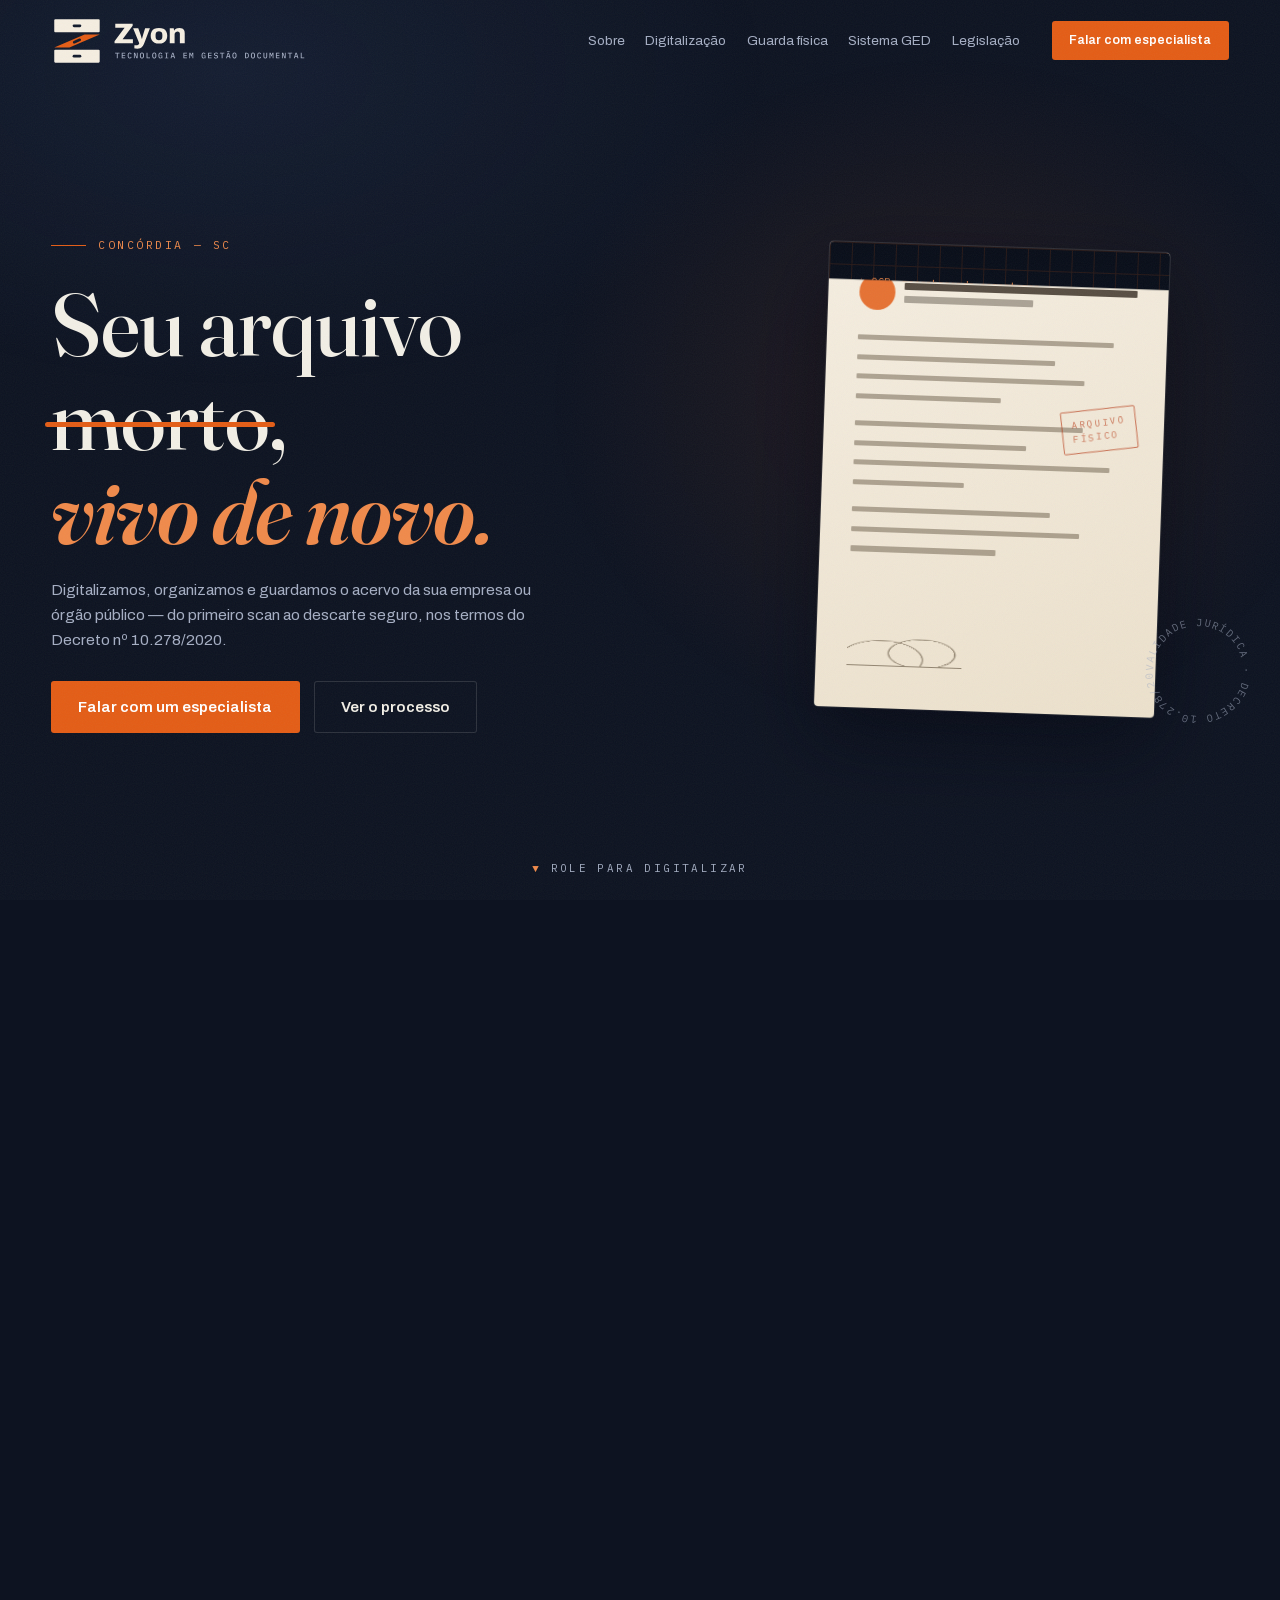
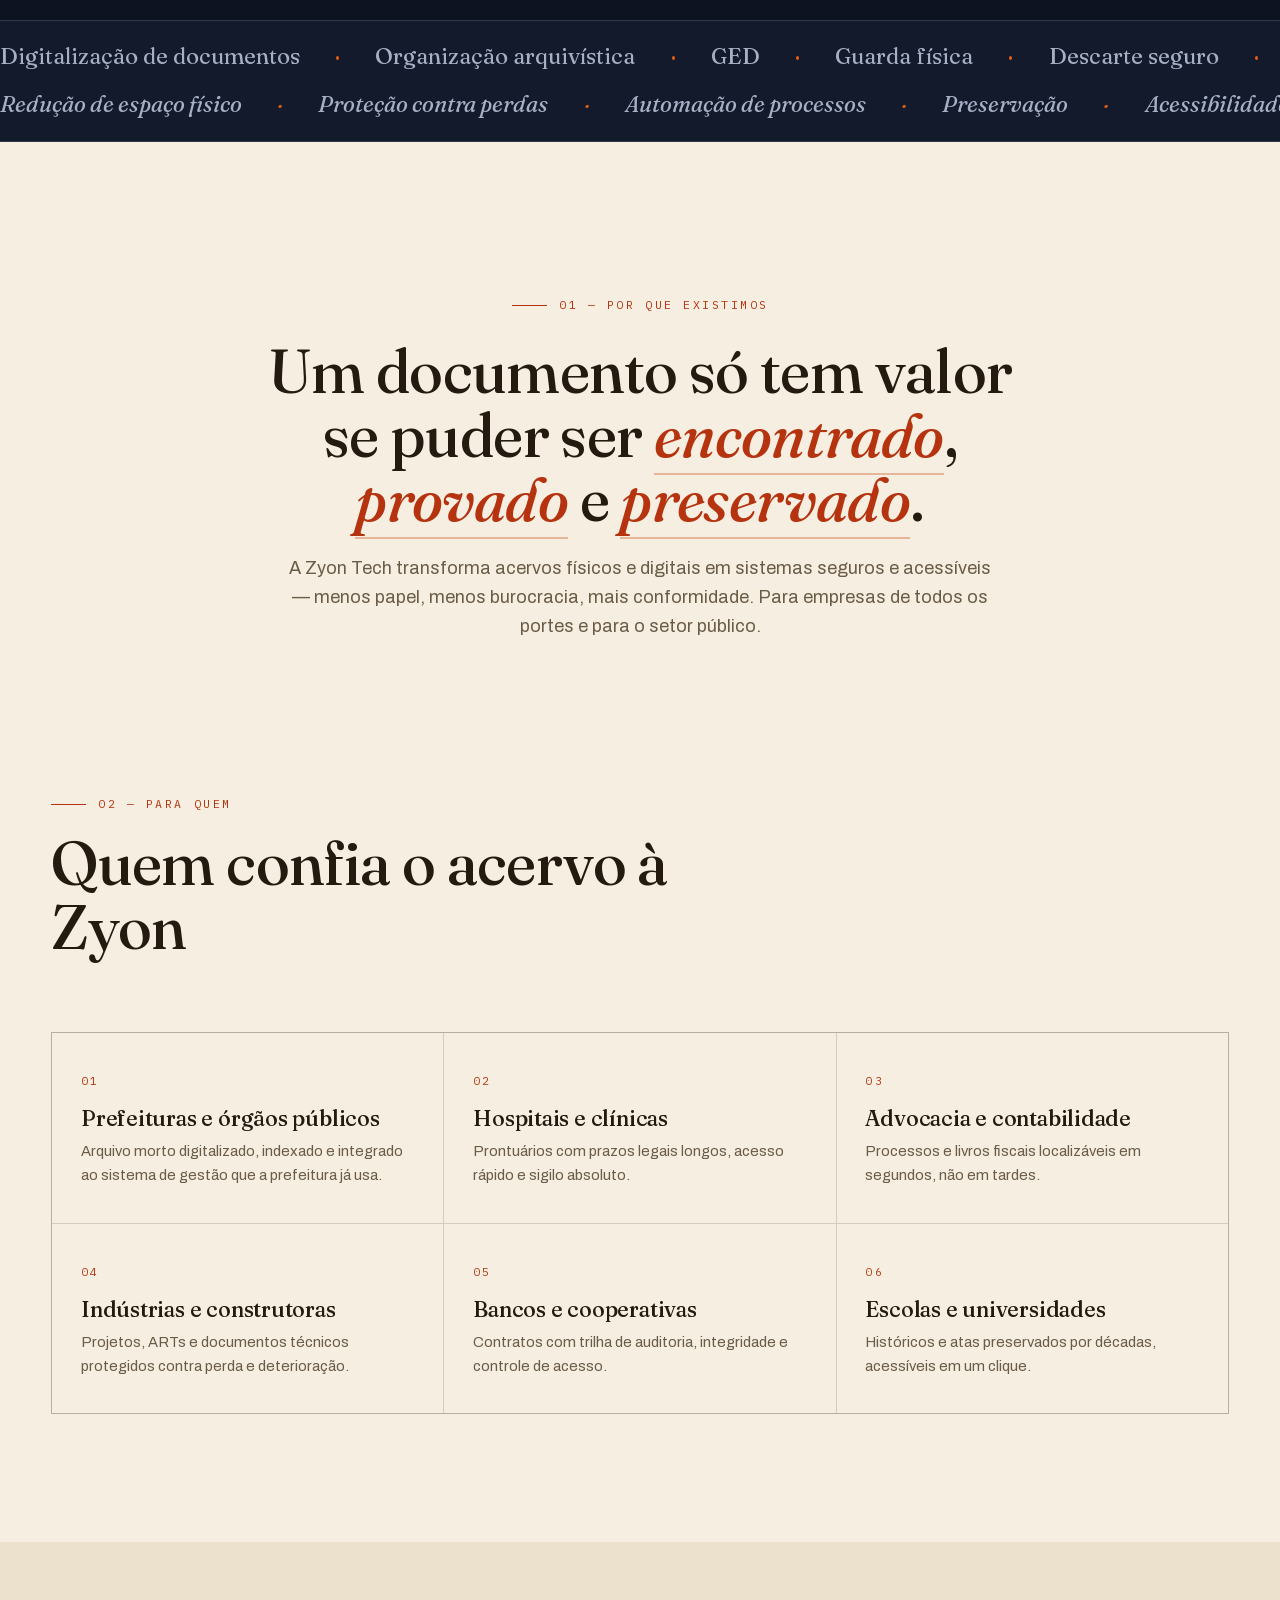
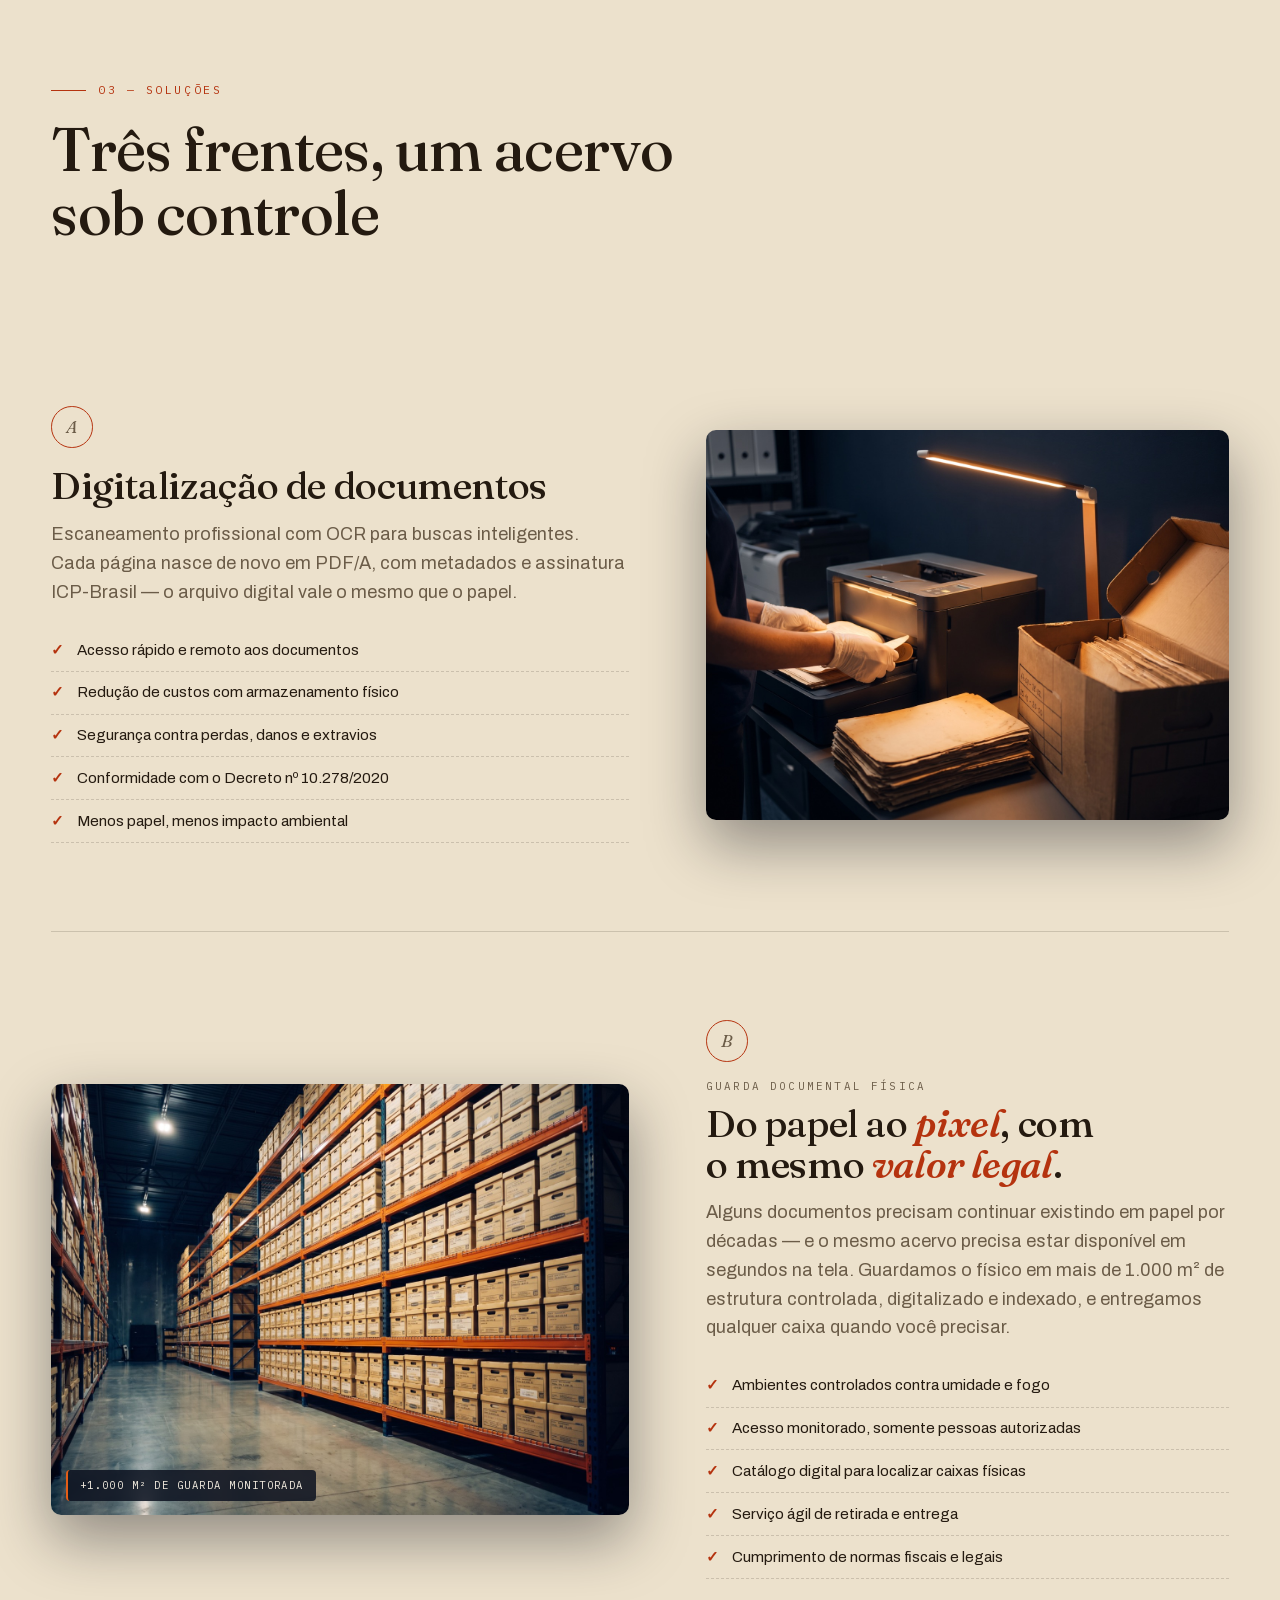
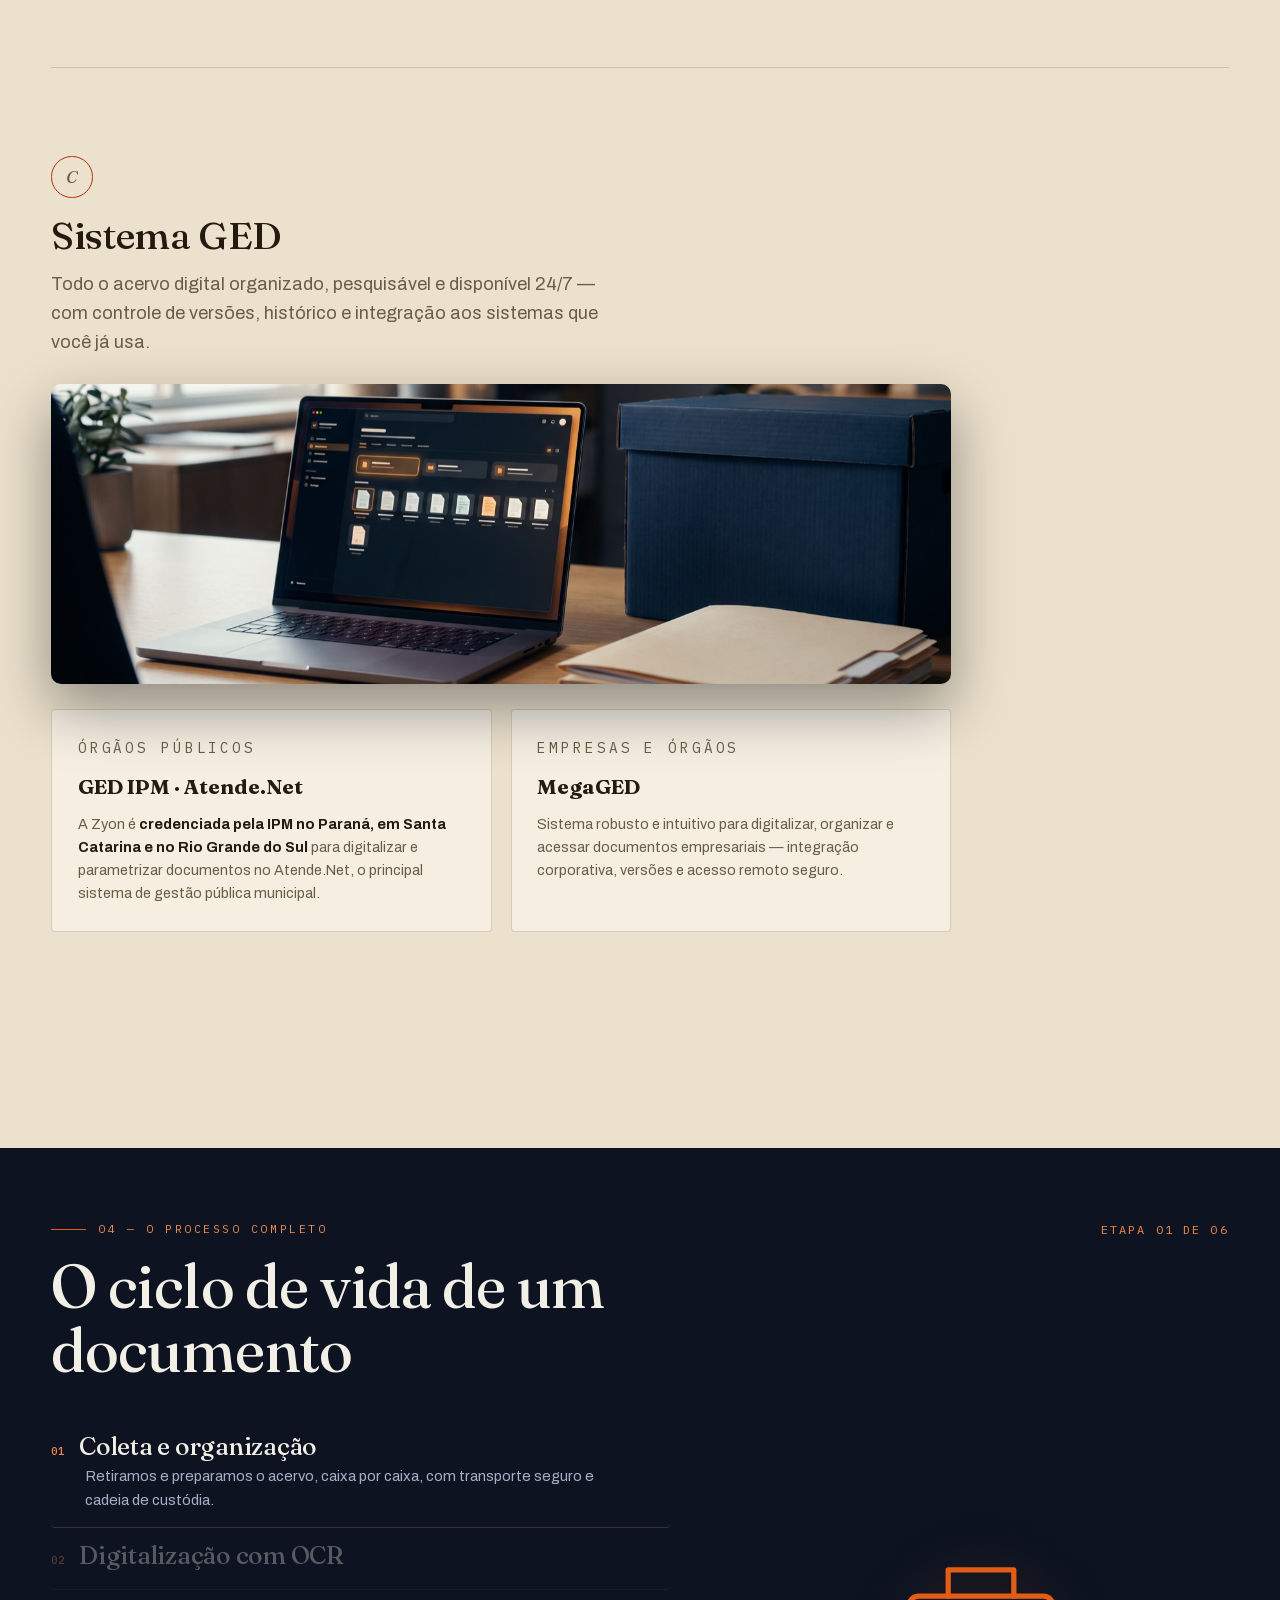
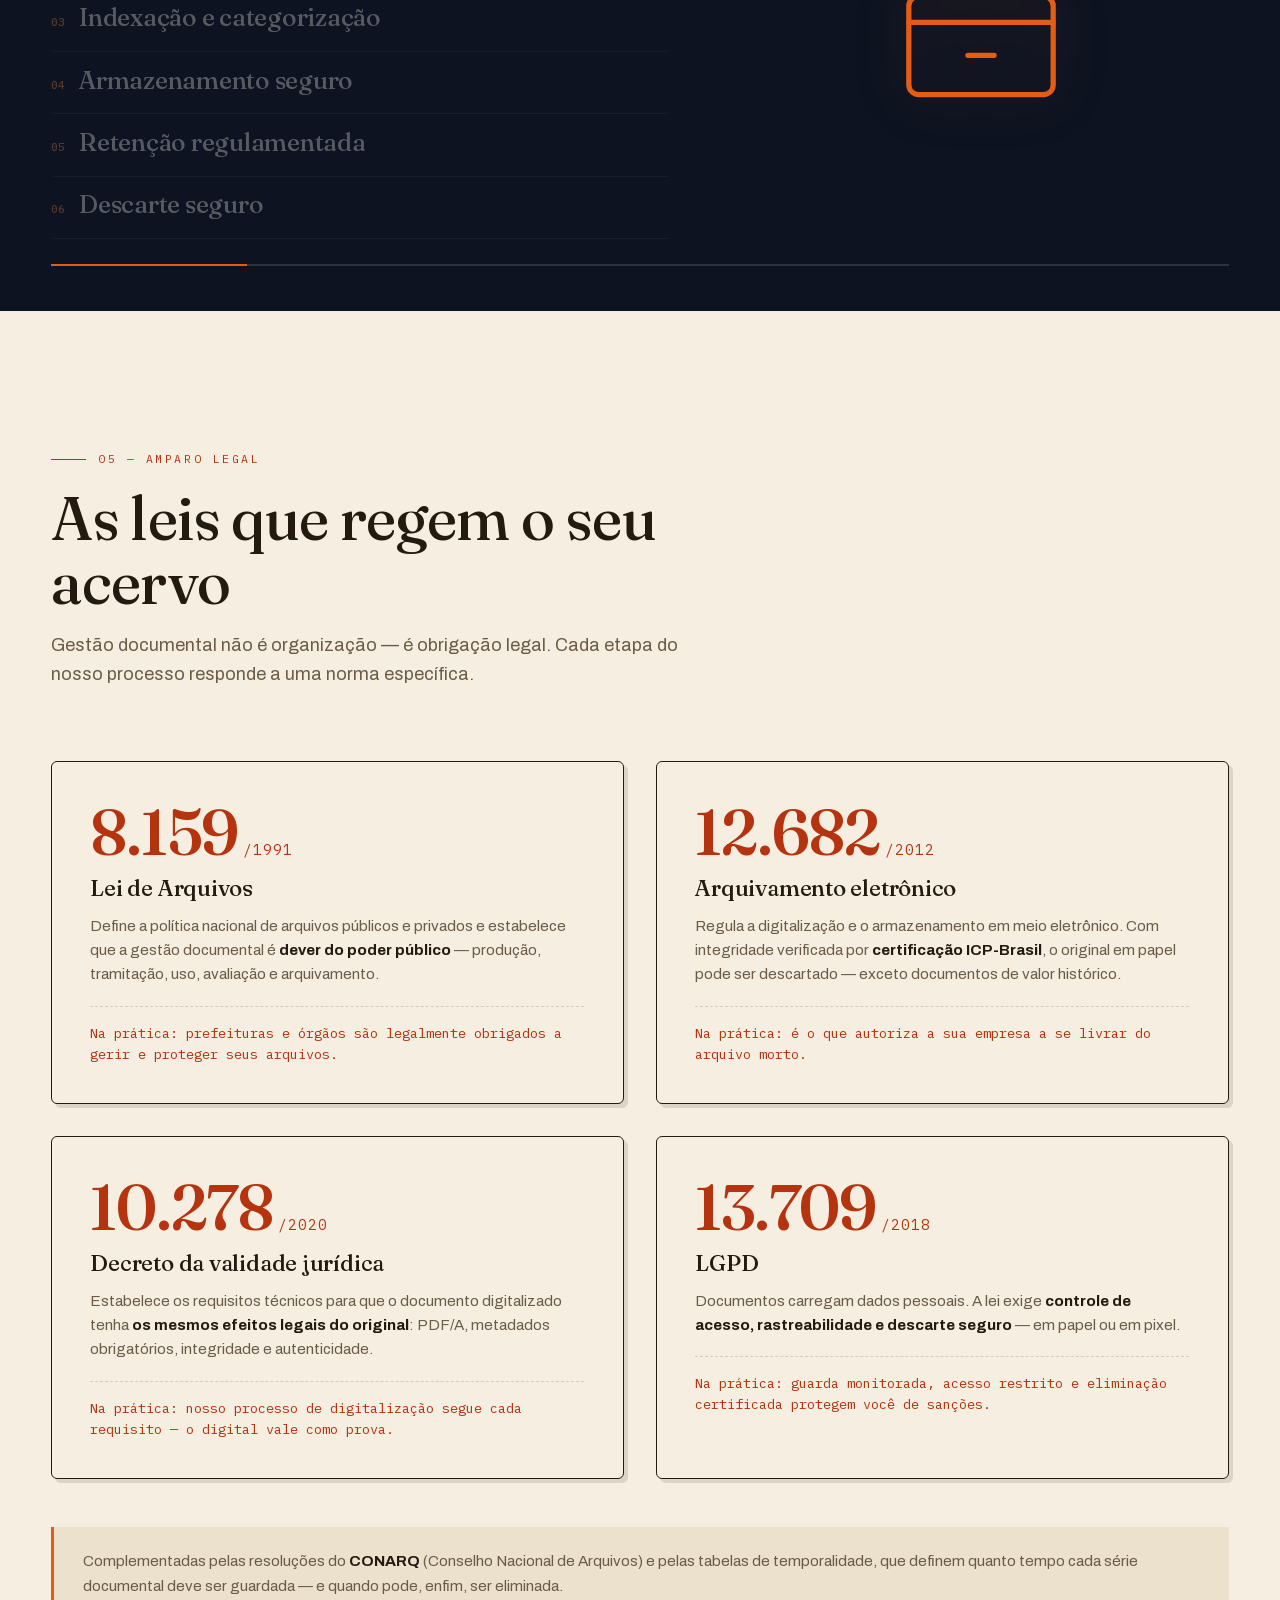
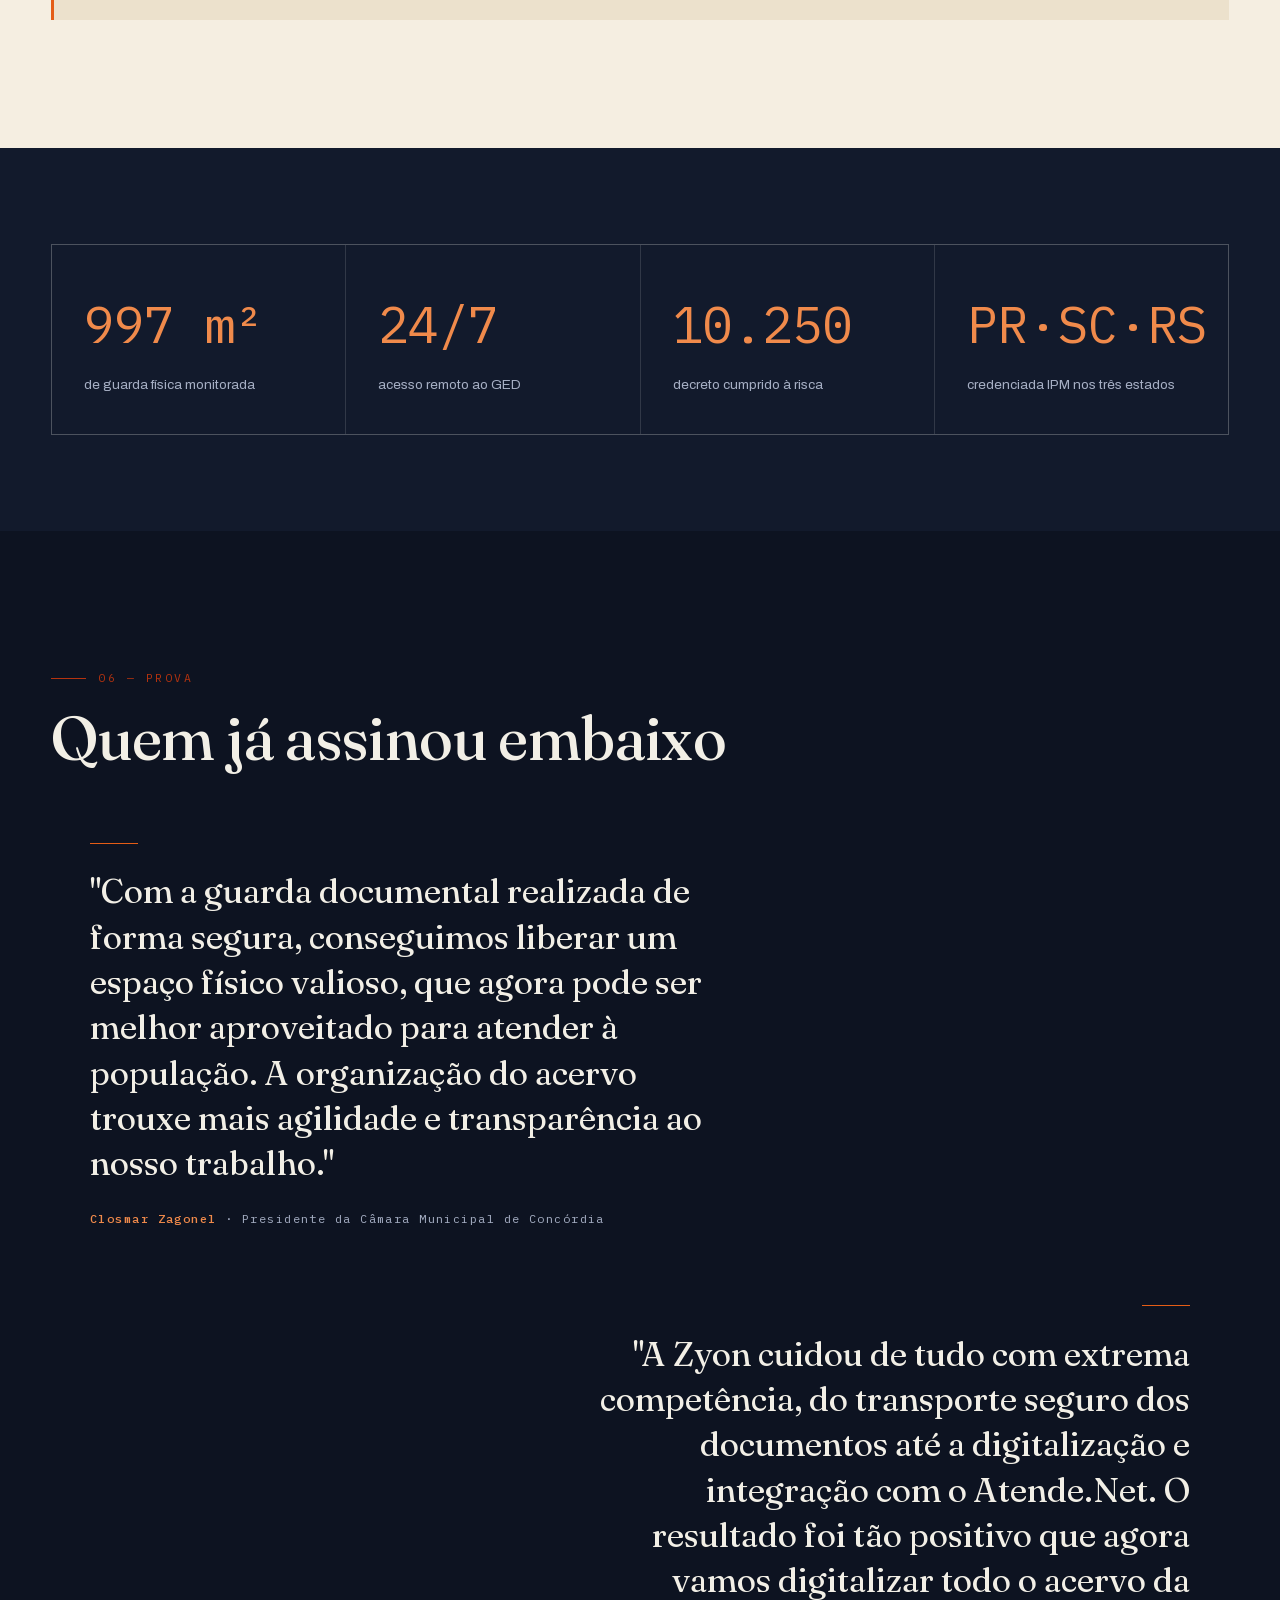
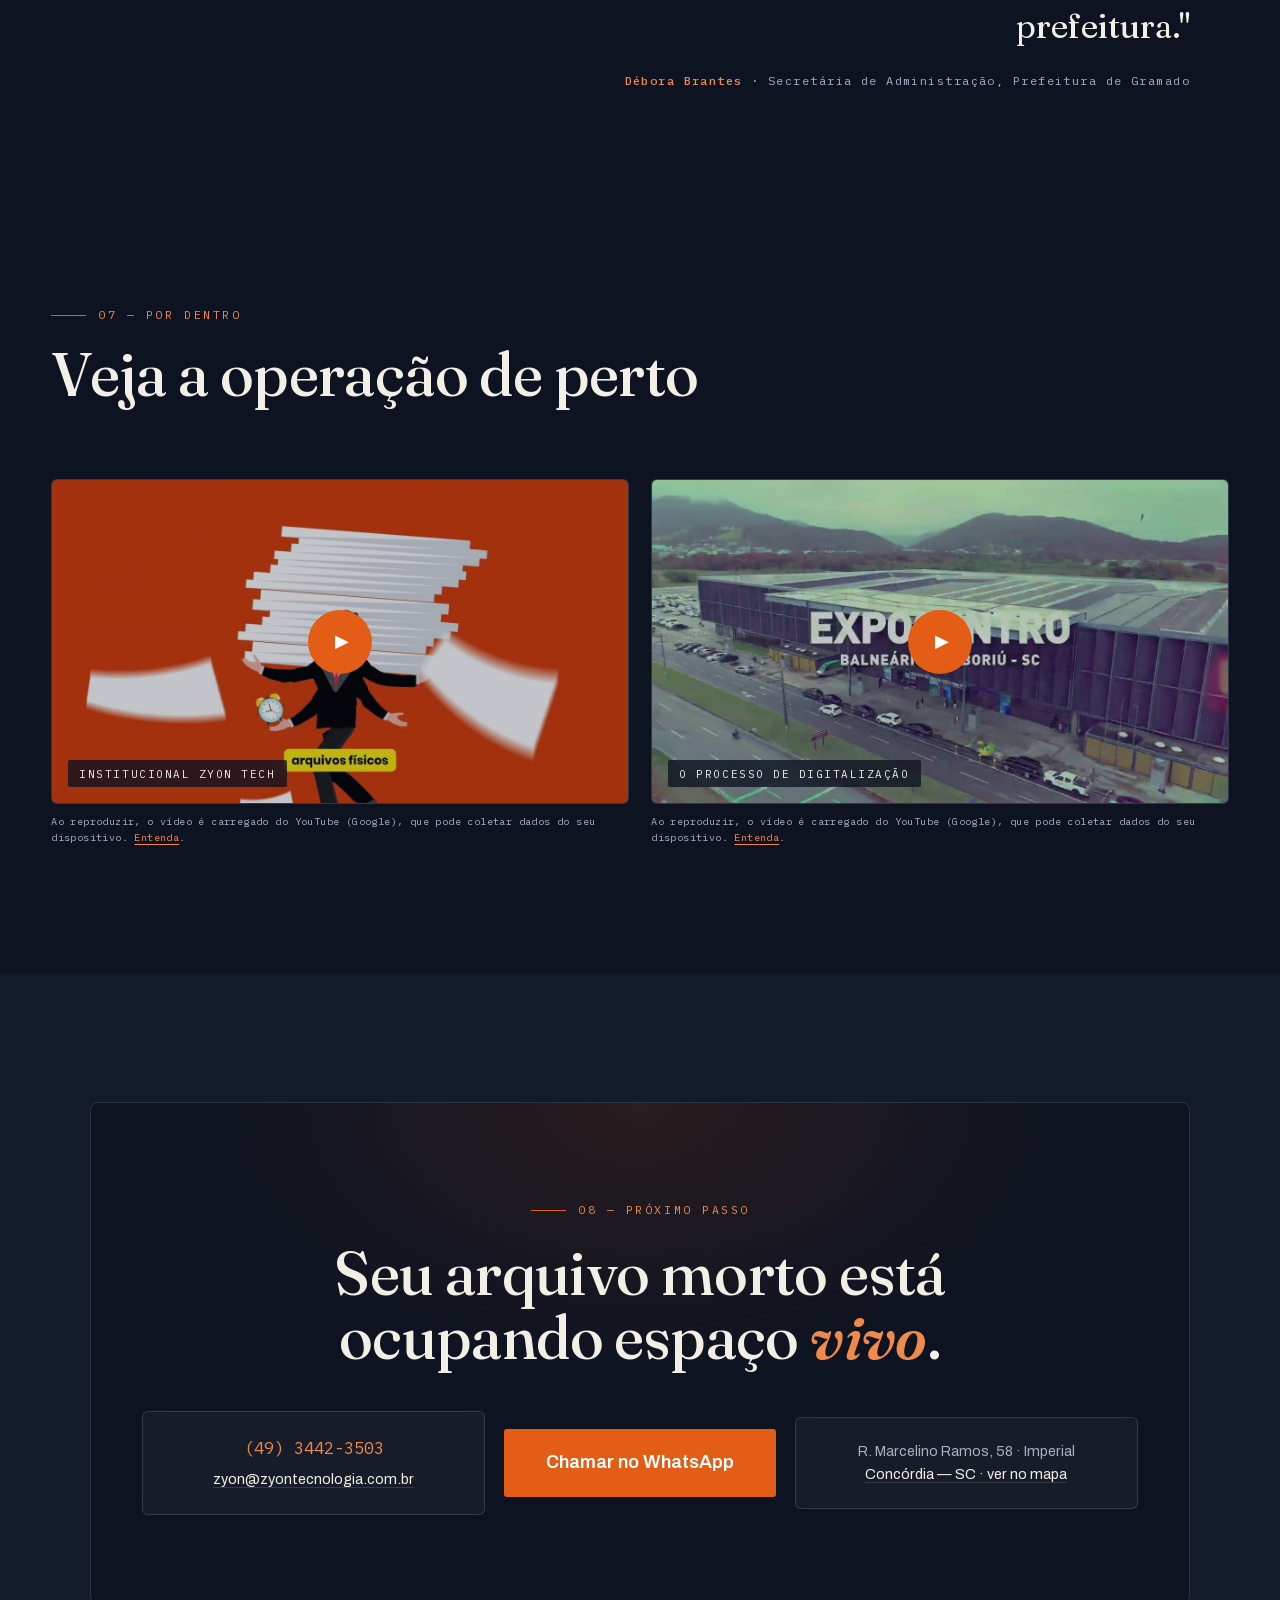
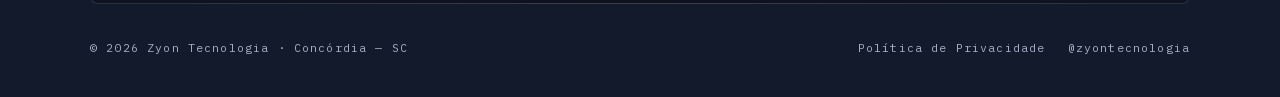
==== commit 3c532c3f: "feat(header mobile): barra de 54px e descritor da marca visivel no celular O descritor sumia no mobi" ====
--- a/index.html
+++ b/index.html
@@ -11,7 +11,7 @@
 <link rel="icon" href="data:image/svg+xml,%3Csvg xmlns='http://www.w3.org/2000/svg' viewBox='0 0 96 96'%3E%3Crect width='96' height='96' rx='14' fill='%230D1321'/%3E%3Crect x='14' y='18' width='68' height='18' rx='2' fill='%23F5EEE1'/%3E%3Cpath d='M58 42 H82 L38 62 H14 Z' fill='%23E45D16'/%3E%3Crect x='14' y='68' width='68' height='18' rx='2' fill='%23F5EEE1'/%3E%3C/svg%3E">
 <link rel="preload" href="assets/fonts/fonts.css" as="style">
 <link rel="stylesheet" href="assets/fonts/fonts.css">
-<link rel="stylesheet" href="css/style.css">
+<link rel="stylesheet" href="css/style.css?v=202609031831">
 </head>
 <body>
 
@@ -19,8 +19,15 @@
 
 <header class="topo" id="header">
   <a class="marca" href="#topo" aria-label="Zyon — Tecnologia em gestão documental">
-    <img class="marca-assinatura" src="assets/img/zyon-assinatura.svg" alt="Zyon — Tecnologia em gestão documental" width="475" height="96">
-    <img class="marca-curta" src="assets/img/zyon-assinatura-curta.svg" alt="Zyon" width="256" height="96">
+    <!-- desktop: a assinatura aprovada, com o descritor em curvas -->
+    <img class="marca-assinatura" src="assets/img/zyon-assinatura.svg" alt="" width="475" height="96">
+    <!-- mobile: as MESMAS curvas em três peças; só o descritor volta a ser tipo,
+         para ganhar corpo próprio em vez de encolher junto com o símbolo -->
+    <img class="marca-simbolo" src="assets/img/zyon-simbolo-mancha.svg" alt="" width="84" height="80">
+    <span class="marca-texto">
+      <img class="marca-nome" src="assets/img/zyon-nome.svg" alt="" width="130" height="46">
+      <span class="marca-descritor"><span>Tecnologia em</span><span>Gestão documental</span></span>
+    </span>
   </a>
   <nav class="nav" aria-label="Navegação principal">
     <a href="#sobre">Sobre</a>
@@ -29,7 +36,7 @@
     <a href="#ged">Sistema GED</a>
     <a href="#legislacao">Legislação</a>
   </nav>
-  <a class="cta cta-mini" href="https://wa.me/554934423503?text=Ol%C3%A1!%20Quero%20falar%20com%20um%20especialista." target="_blank" rel="noopener">Falar com especialista</a>
+  <a class="cta cta-mini" href="https://wa.me/554934423503?text=Ol%C3%A1!%20Quero%20falar%20com%20um%20especialista." target="_blank" rel="noopener" aria-label="Falar com um especialista pelo WhatsApp">Falar<span class="cta-longo">&nbsp;com especialista</span></a>
 </header>
 
 <!-- ATO 1 · SET PIECE: O SCANNER -->
@@ -37,7 +44,7 @@
   <div class="pin-screen hero-screen">
     <div class="hero-grid">
       <div class="hero-copy">
-        <p class="rotulo" data-reveal="stamp">Gestão documental · Concórdia — SC</p>
+        <p class="rotulo" data-reveal="stamp">Concórdia — SC</p>
         <h1 class="hero-h1" data-reveal>
           Seu arquivo <span class="risca">morto</span>,<br>
           <em>vivo de novo.</em>
@@ -384,6 +391,6 @@
   </footer>
 </section>
 
-<script src="js/main.js" defer></script>
+<script src="js/main.js?v=202609031831" defer></script>
 </body>
 </html>
--- a/css/style.css
+++ b/css/style.css
@@ -26,6 +26,7 @@
   --sans: "Archivo", -apple-system, "Segoe UI", sans-serif;
   --mono: "IBM Plex Mono", "SF Mono", monospace;
   --pad: clamp(1.25rem, 4vw, 4rem);
+  --h-header: 82px;        /* altura reservada do cabeçalho fixo */
 }
 
 * { margin: 0; padding: 0; box-sizing: border-box; }
@@ -69,7 +70,11 @@
   align-items: center;
   gap: 0.75rem;
 }
-.rotulo::before { content: ""; width: 2.2rem; height: 1px; background: var(--ambar); }
+.rotulo::before { content: ""; width: 2.2rem; height: 1px; flex: none; background: var(--ambar); }
+@media (max-width: 700px) {   /* rótulo mono não cabe em 1 linha no celular */
+  .rotulo { font-size: 0.63rem; letter-spacing: 0.13em; gap: 0.5rem; }
+  .rotulo::before { width: 1.4rem; }
+}
 
 /* ---------- barra de progresso (CSS scroll-driven, sem JS) ---------- */
 .progresso {
@@ -81,8 +86,9 @@
 /* a barra de progresso é dirigida por rAF no main.js (mais previsível que scroll-driven) */
 
 /* ---------- header ---------- */
-.topo { --marca-caixa: #F5EEE1;
+.topo {
   position: fixed; top: 0; left: 0; right: 0; z-index: 50;
+  min-height: var(--h-header);
   display: flex; align-items: center; gap: 2rem;
   padding: 0.9rem var(--pad);
   border-bottom: 1px solid transparent;
@@ -106,14 +112,23 @@
   }
 }
 .marca { text-decoration: none; display: flex; align-items: center; }
-.marca-assinatura { height: 40px; width: auto; display: block; }   /* assinatura completa em curvas */
+.marca-assinatura { height: 52px; width: auto; display: block; }   /* assinatura completa em curvas */
 .marca-curta { height: 34px; width: auto; display: none; }          /* símbolo + nome, no mobile */
-.nav { display: flex; gap: 1.6rem; margin-left: auto; }
+.nav { display: flex; gap: clamp(0.9rem, 1.6vw, 1.6rem); margin-left: auto; }
 .nav a {
   text-decoration: none; font-size: 0.85rem; color: var(--txt-claro-2);
+  white-space: nowrap;            /* sem "Guarda / física" em duas linhas */
   transition: color 0.25s;
 }
 .nav a:hover { color: var(--ambar-2); }
+
+/* Faixa apertada: logo grande + 5 links + CTA no mesmo eixo, sem quebrar em 2 linhas */
+@media (min-width: 961px) and (max-width: 1080px) {
+  .marca-assinatura { height: 46px; }
+  .nav { gap: 0.9rem; }
+  .nav a { font-size: 0.8rem; }
+  .topo .cta { padding: 0.7rem 1.1rem; font-size: 0.85rem; white-space: nowrap; }
+}
 
 /* ---------- CTAs ---------- */
 .cta {
@@ -147,7 +162,9 @@
    ATO 1 · HERO — "O Scanner"
    ============================================================ */
 .hero-screen {
-  justify-content: center; padding: 6rem var(--pad) 3rem;
+  justify-content: safe center;                 /* em telas baixas, não sobe atrás do header */
+  padding: calc(var(--h-header) + 1.5rem) var(--pad) 3rem;
+  overflow-y: auto;
   background:
     radial-gradient(46% 56% at 74% 44%, rgba(228, 93, 22, 0.10), transparent 68%),
     radial-gradient(60% 50% at 18% 8%, rgba(64, 92, 150, 0.14), transparent 70%);
@@ -606,13 +623,14 @@
    RESPONSIVO
    ============================================================ */
 @media (max-width: 960px) {
+  :root { --h-header: 64px; }
   .nav { display: none; }
   /* sem espaço para o descritor, mas o NOME da marca permanece */
   .marca-assinatura { display: none; }
   .marca-curta { display: block; height: 32px; }
   .hero-grid { grid-template-columns: 1fr; gap: 1.25rem; }
   .hero-stage { order: 2; }
-  .hero-screen { padding: 4.5rem var(--pad) 1.5rem; }
+  .hero-screen { padding: calc(var(--h-header) + 1rem) var(--pad) 1.5rem; }
   .hero-h1 { font-size: clamp(2rem, 1rem + 4.6vw, 5.6rem); margin: 0.9rem 0 0.8rem; }
   .hero-sub { font-size: 0.95rem; }
   .hero-ctas { margin-top: 1rem; }
@@ -640,6 +658,10 @@
 @media (max-width: 960px) and (max-height: 700px) {
   .doc { height: min(60vw, 26svh); }
 }
+@media (max-width: 700px) {
+  /* --cx negativo vaza pra fora da tela quando não sobra folga lateral */
+  .chip { left: max(1rem, var(--cx)); }
+}
 @media (max-width: 480px) {
   .cta-mini { padding: 0.5rem 0.8rem; font-size: 0.72rem; }
   .chip { font-size: 0.55rem; }
@@ -652,3 +674,96 @@
   .mq-trilho, .hint-seta, .selo-circular { animation: none !important; }
   [data-reveal] { opacity: 1 !important; transform: none !important; transition: none !important; animation: none !important; }
 }
+
+/* ═══════════════════════════════════════════════════════════════════════════
+   CABEÇALHO MOBILE — lockup de 3 peças, descritor em texto vivo, 2 linhas
+
+   POSIÇÃO NO ARQUIVO É LOAD-BEARING: o @media (max-width: 960px) lá em cima
+   redeclara --h-header e .marca-curta com a MESMA especificidade. Empatou,
+   vence quem vem depois. Este bloco tem de ficar no FIM do arquivo.
+
+   Por que o descritor deixa de ser curva: num SVG único ele encolhe junto com
+   o símbolo, e foi isso que o reduziu a ~5,7px de versal no mobile. Como texto
+   ele ganha corpo próprio — 8,0px de versal, 41% maior que o do desktop.
+   O desenho não diverge: símbolo e "Zyon" continuam sendo as curvas aprovadas.
+   ═══════════════════════════════════════════════════════════════════════════ */
+
+/* as peças do lockup mobile não existem no desktop */
+.marca-simbolo, .marca-texto { display: none; }
+
+@media (max-width: 960px) {
+  :root {
+    --s:   clamp(26px, 7.5vw, 30px);      /* mancha do símbolo (84x80 u) */
+    --dfs: clamp(0.72rem, 3vw, 0.78rem);  /* corpo do descritor, em rem: acompanha
+                                             o zoom de fonte do sistema */
+    --dtr: 0.16em;                        /* tracking real medido na assinatura */
+    --desc: #C9D0DE;                      /* aço clareado — 6,9:1 sobre a placa */
+  }
+
+  /* min-height LITERAL: com var(--h-header) o JS escreve de volta o próprio
+     offsetHeight e a barra nunca consegue encolher abaixo da semente do CSS. */
+  .topo { min-height: 54px; padding: 5px var(--pad); gap: 14px; border-bottom: 0; }
+  .topo.rolou {
+    background: rgba(13, 19, 33, 0.80);
+    -webkit-backdrop-filter: blur(16px) saturate(1.3);
+            backdrop-filter: blur(16px) saturate(1.3);
+    border-color: transparent;
+  }
+  /* o fio claro de 1px riscava o papel; vira dissolução de 10px */
+  .topo::after {
+    content: ""; position: absolute; left: 0; right: 0; top: 100%;
+    height: 10px; opacity: 0; pointer-events: none;
+    background: linear-gradient(rgba(13, 19, 33, .8), rgba(13, 19, 33, 0));
+    transition: opacity 0.4s var(--ease-out);
+  }
+  .topo.rolou::after { opacity: 1; }
+
+  .nav { display: none; }
+
+  .marca-assinatura, .marca-curta { display: none; }
+  .marca {
+    display: flex; align-items: center;
+    column-gap: calc(var(--s) * 0.343);   /* mesmo vão da assinatura (27,4/80) */
+    margin-right: auto; min-width: 0; min-height: 44px;
+  }
+  .marca-simbolo { display: block; height: var(--s); width: auto; flex: none; }
+  .marca-texto { display: flex; flex-direction: column; align-items: flex-start; min-width: 0; }
+  .marca-nome {
+    display: block; width: auto;
+    height: calc(var(--s) * 0.5753);      /* razão nome:símbolo da assinatura */
+    margin-bottom: 1px;
+  }
+  .marca-descritor {
+    font-family: var(--mono); font-weight: 500; font-size: var(--dfs);
+    line-height: 1.16; letter-spacing: var(--dtr); text-transform: uppercase;
+    color: var(--desc);
+    margin-right: calc(var(--dtr) * -1);  /* apara o tracking do último glifo */
+    overflow-wrap: anywhere;              /* sob zoom de fonte QUEBRA, não colide */
+  }
+  .marca-descritor > span { display: block; }
+
+  /* "Falar com especialista" (143px) só cabe ao lado do lockup de 186px a partir
+     de ~400px de largura; abaixo disso o rótulo trunca em "Falar" e o sentido
+     completo fica no aria-label. Nada de rótulo novo — só menos rótulo. */
+  .cta-longo { display: none; }
+  @media (min-width: 481px) { .cta-longo { display: inline; } }
+  .topo .cta-mini { position: relative; flex: none; }
+  .topo .cta-mini::after { content: ""; position: absolute; inset: -5px; }
+
+  html { scroll-padding-top: calc(var(--h-header) + 12px); }
+}
+
+/* o caminho scroll-driven (sem JS) precisa da placa nova: animação vence
+   declaração, então sem redefinir o NOME o keyframe antigo devolveria .88/12 */
+@supports (animation-timeline: scroll()) {
+  @media (max-width: 960px) {
+    @keyframes topo-fundo-mob {
+      to {
+        background: rgba(13, 19, 33, 0.8);
+        border-color: transparent;
+        backdrop-filter: blur(16px) saturate(1.3);
+      }
+    }
+    .topo { animation-name: topo-fundo-mob; }
+  }
+}
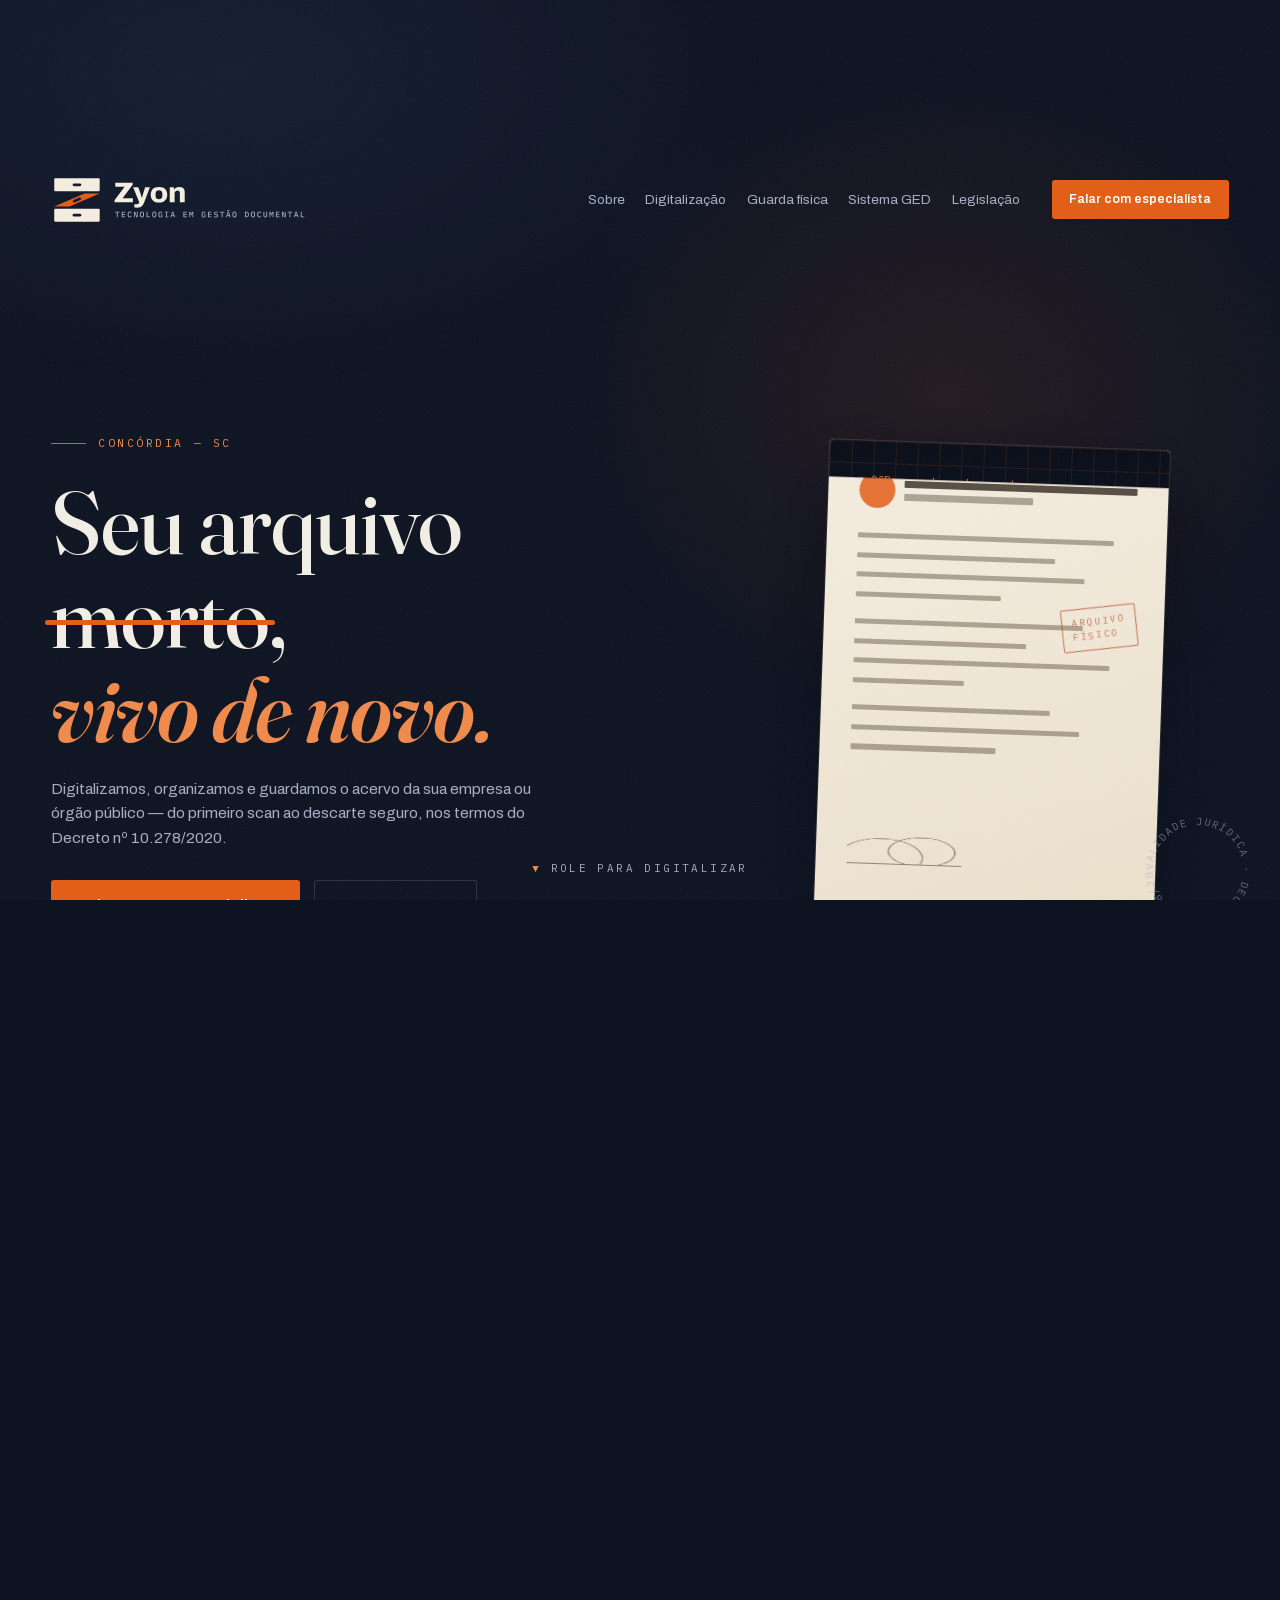
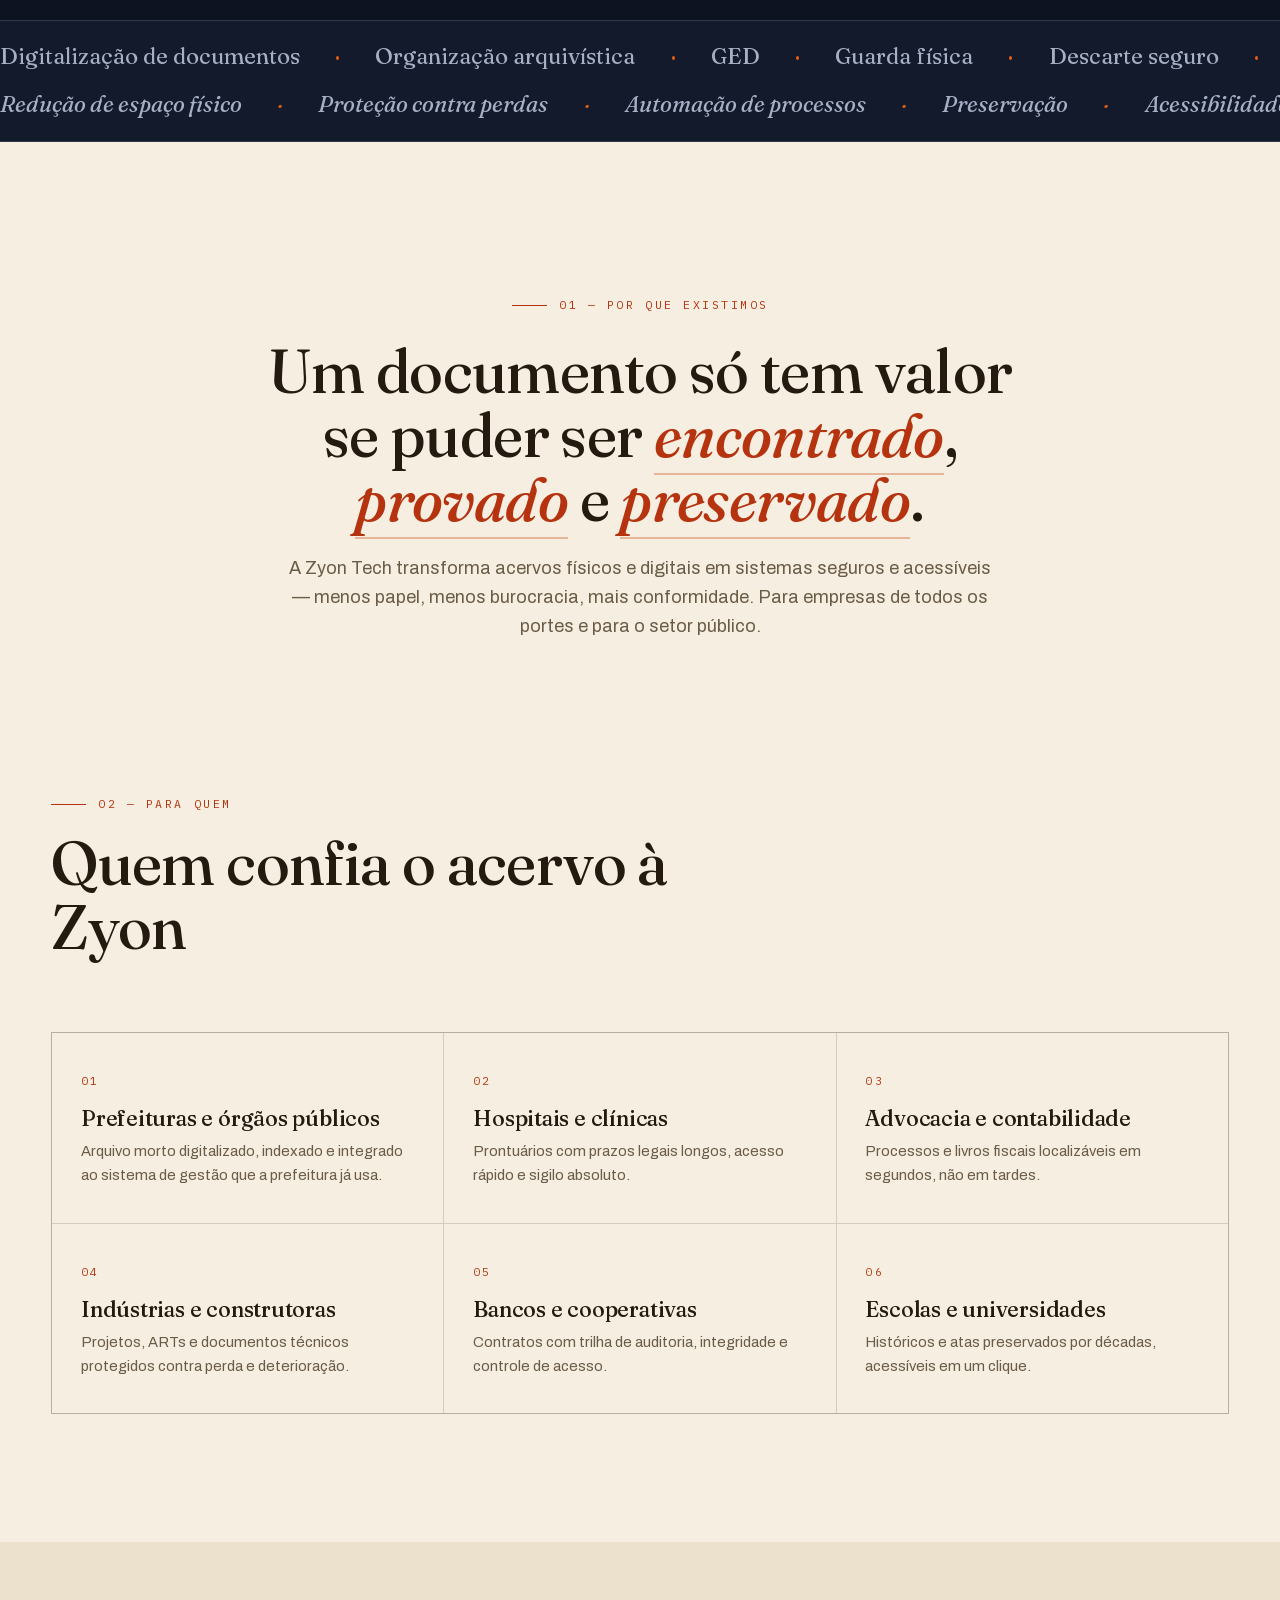
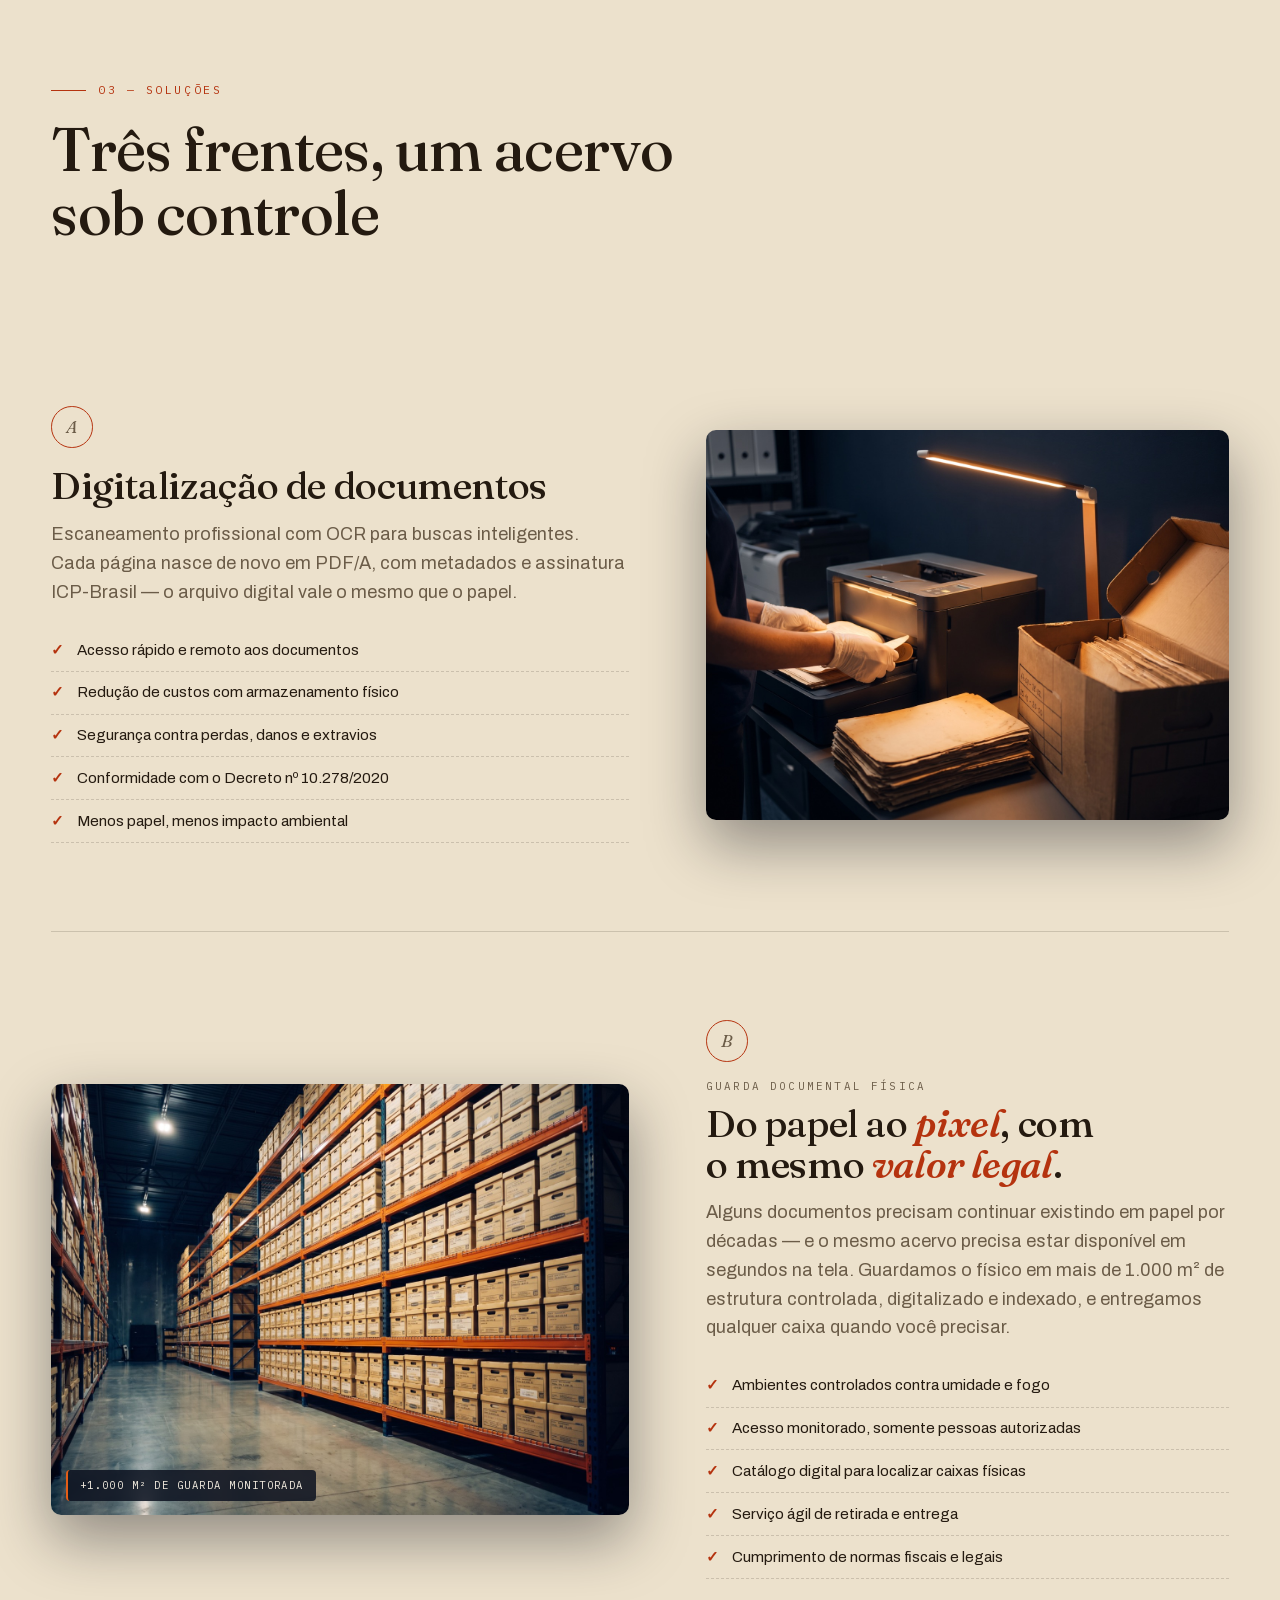
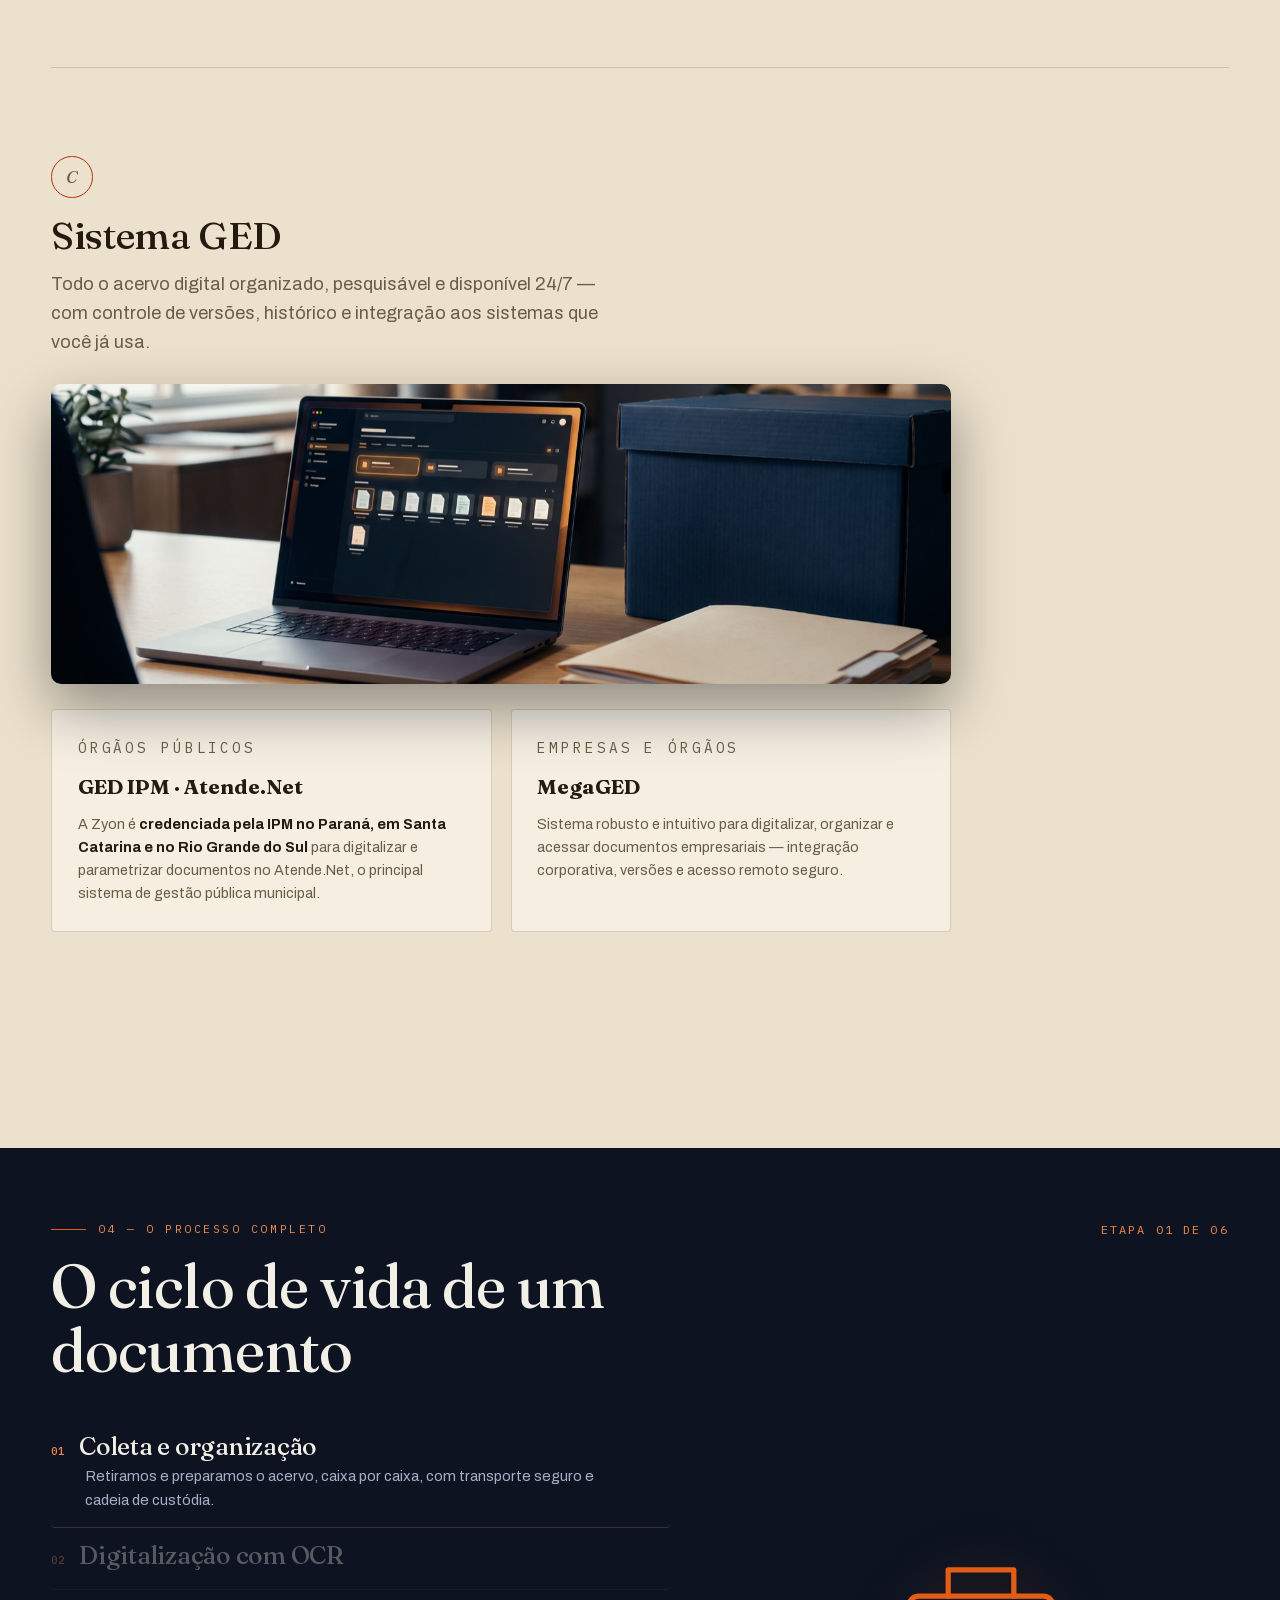
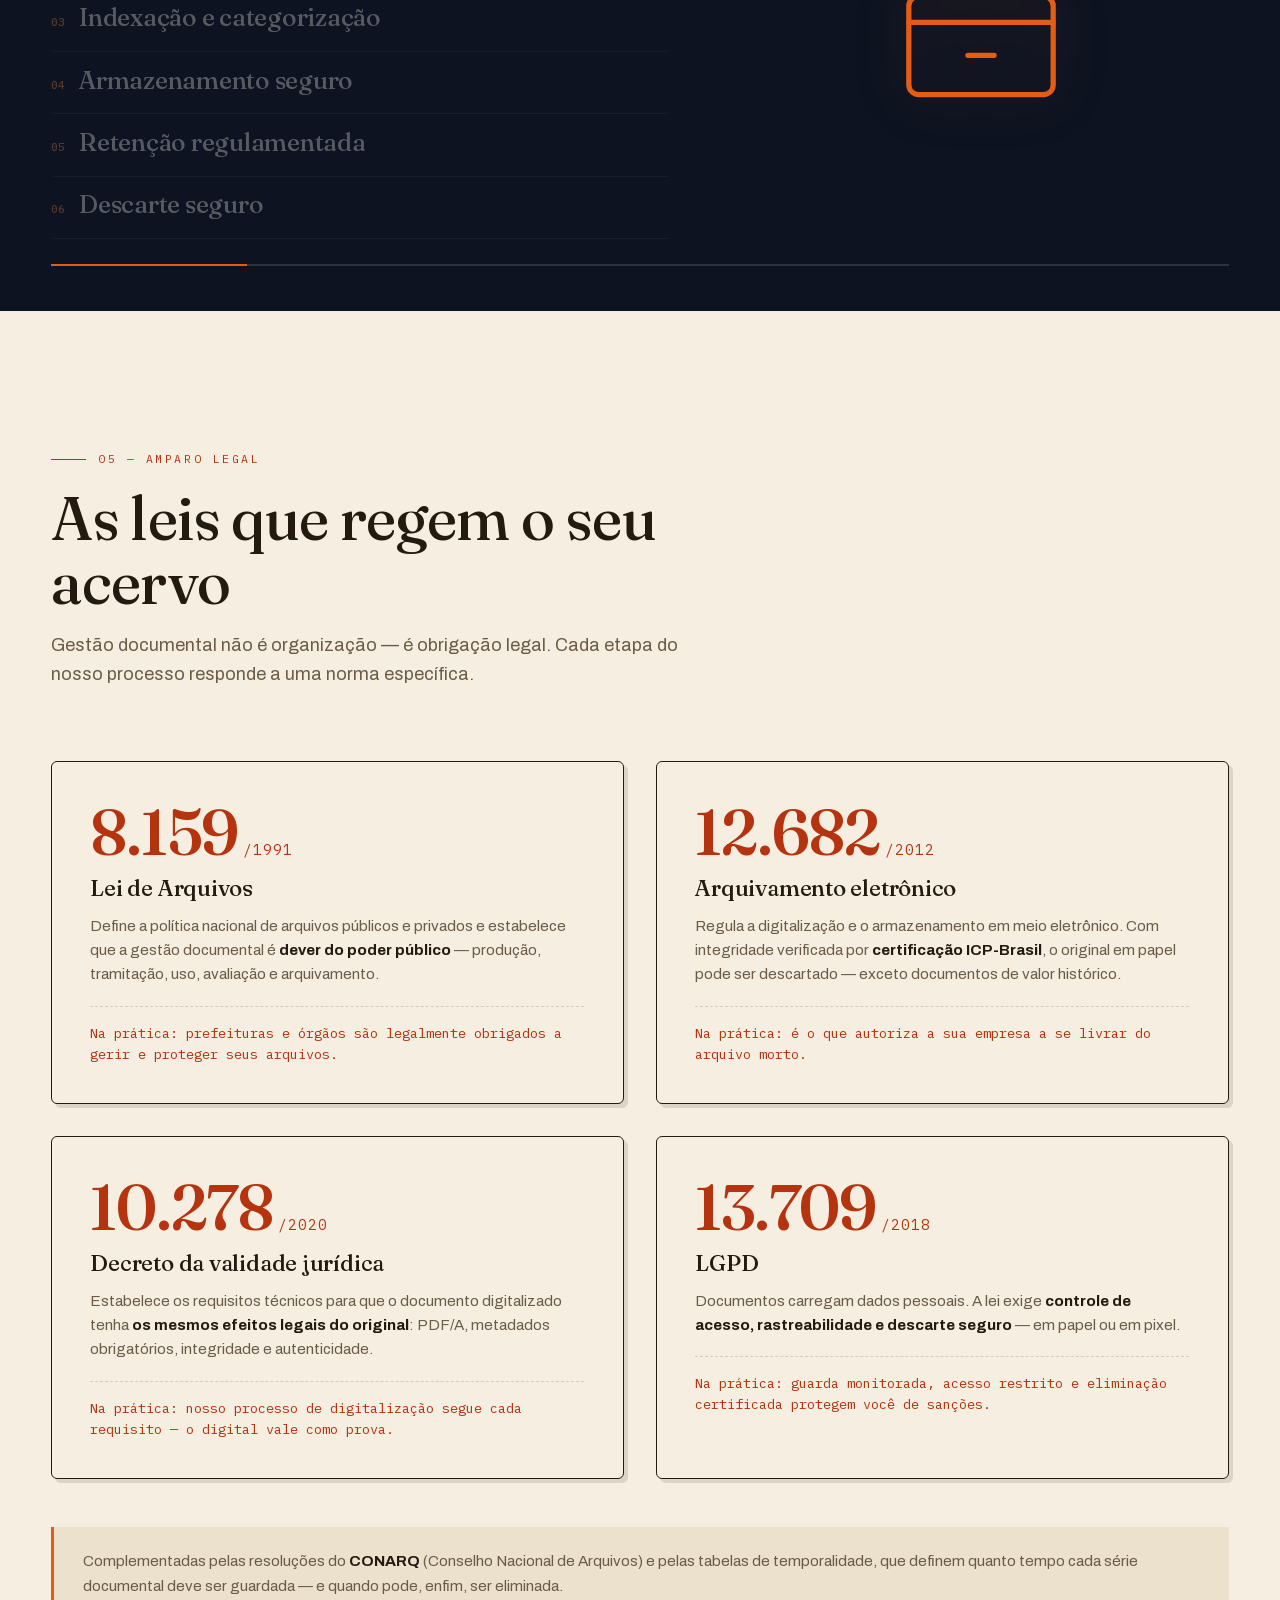
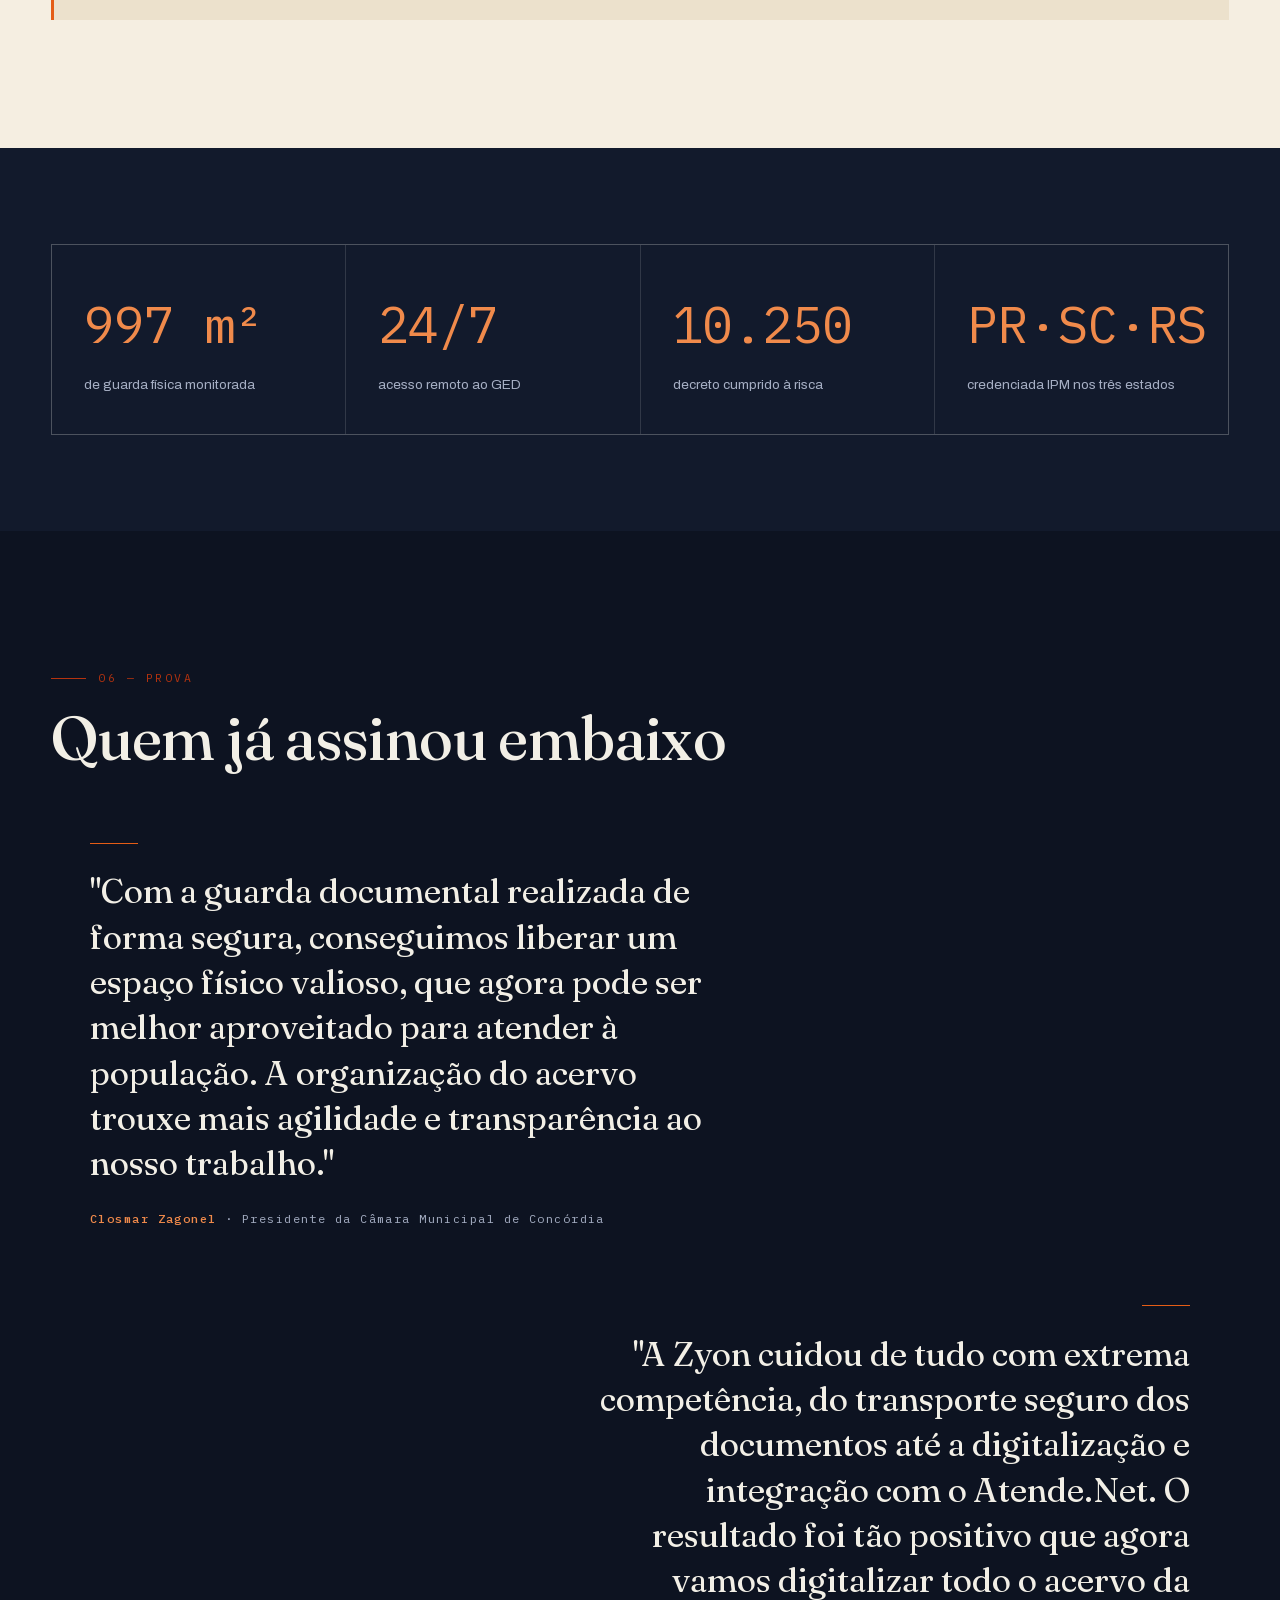
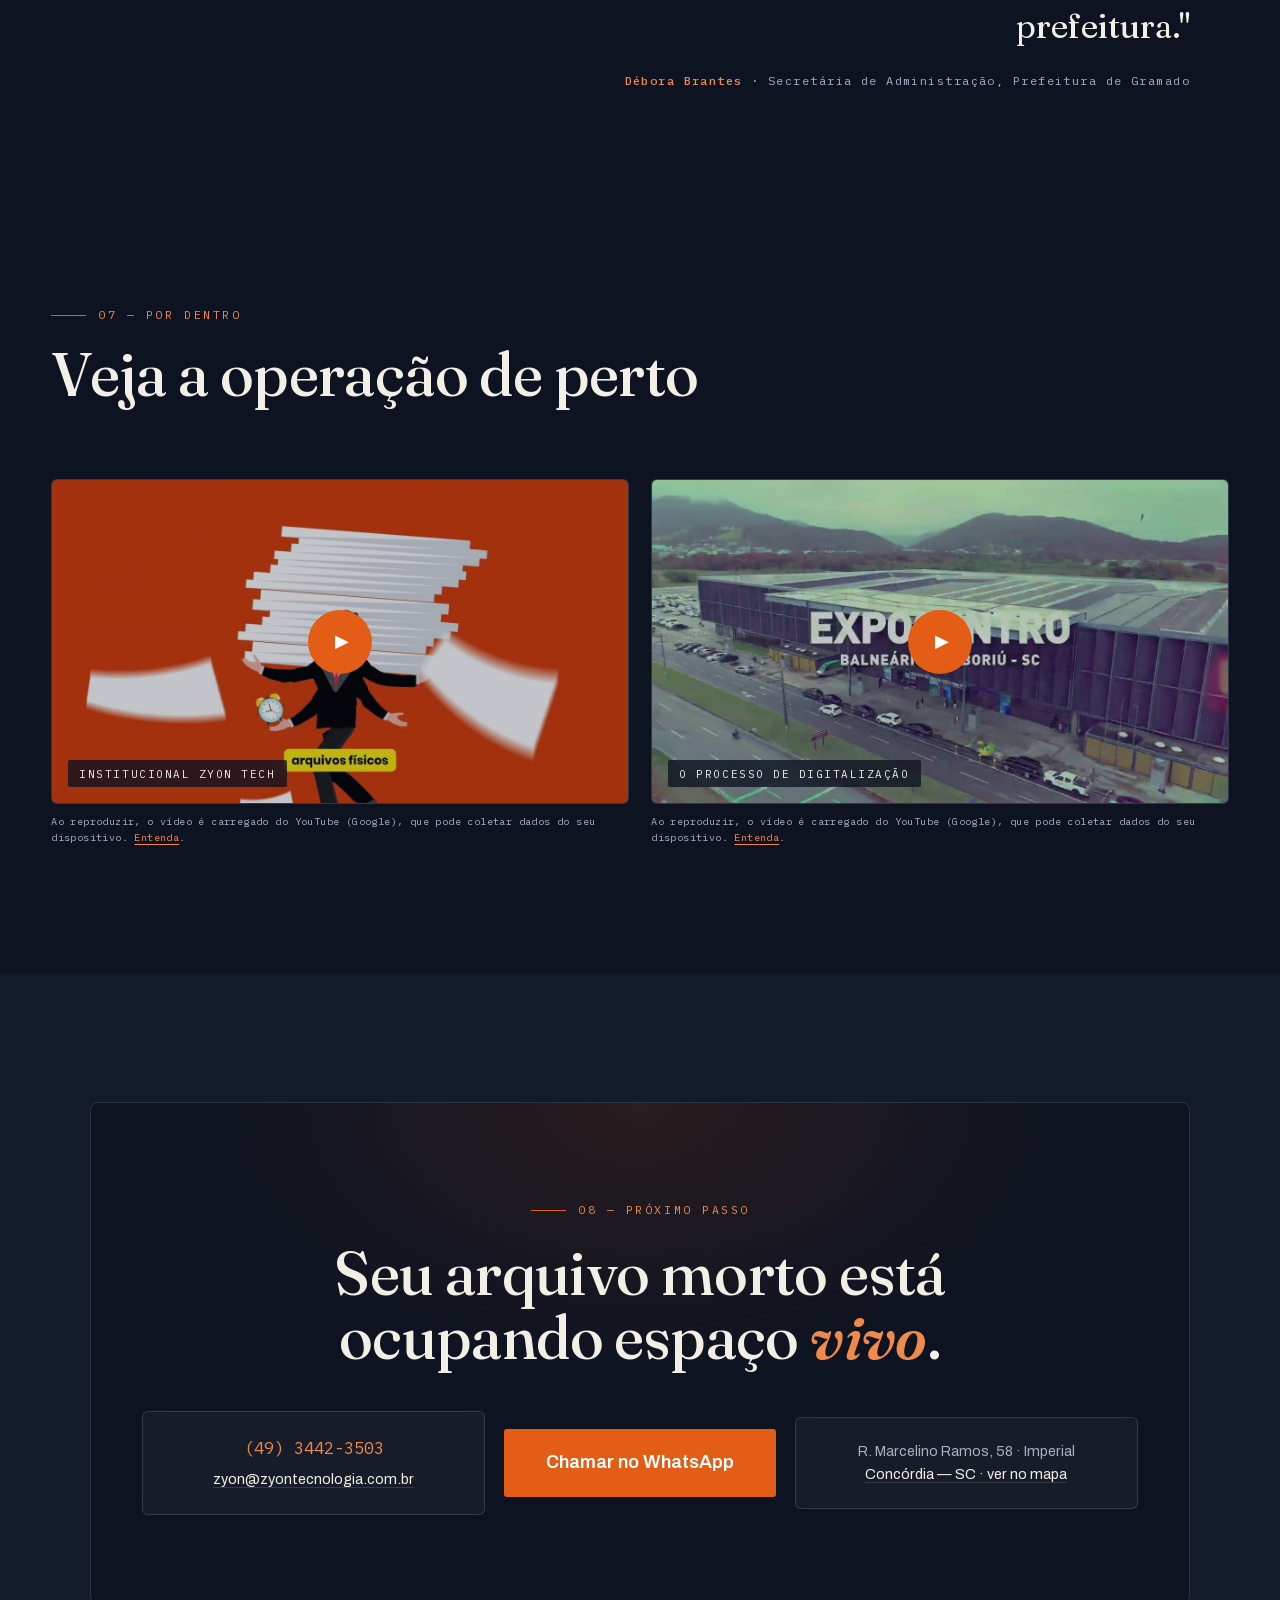
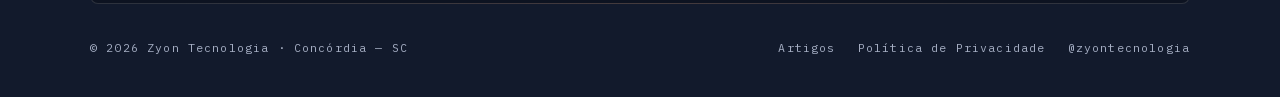
==== commit 0499d336: "feat: recria os 4 posts do WordPress como paginas estaticas e prepara producao Os posts vinham do Wo" ====
--- a/index.html
+++ b/index.html
@@ -4,8 +4,6 @@
 <meta charset="UTF-8">
 <meta name="viewport" content="width=device-width, initial-scale=1.0">
 <meta name="theme-color" content="#0D1321">
-<!-- HOMOLOGACAO-NOINDEX: remover esta linha ao promover para produção -->
-<meta name="robots" content="noindex, nofollow">
 <title>Zyon Tech — Do papel ao pixel, com o mesmo valor legal</title>
 <meta name="description" content="Digitalização de documentos conforme o Decreto 10.278/2020, guarda documental física em +1.000 m² e sistema GED para empresas e órgãos públicos. Concórdia · SC.">
 <link rel="icon" href="data:image/svg+xml,%3Csvg xmlns='http://www.w3.org/2000/svg' viewBox='0 0 96 96'%3E%3Crect width='96' height='96' rx='14' fill='%230D1321'/%3E%3Crect x='14' y='18' width='68' height='18' rx='2' fill='%23F5EEE1'/%3E%3Cpath d='M58 42 H82 L38 62 H14 Z' fill='%23E45D16'/%3E%3Crect x='14' y='68' width='68' height='18' rx='2' fill='%23F5EEE1'/%3E%3C/svg%3E">
@@ -385,6 +383,7 @@
   <footer class="rodape">
     <p>© <span id="ano">2026</span> Zyon Tecnologia · Concórdia — SC</p>
     <nav class="rodape-links">
+      <a href="artigos/">Artigos</a>
       <a href="politica-de-privacidade.html">Política de Privacidade</a>
       <a href="https://www.instagram.com/zyontecnologia" target="_blank" rel="noopener">@zyontecnologia</a>
     </nav>
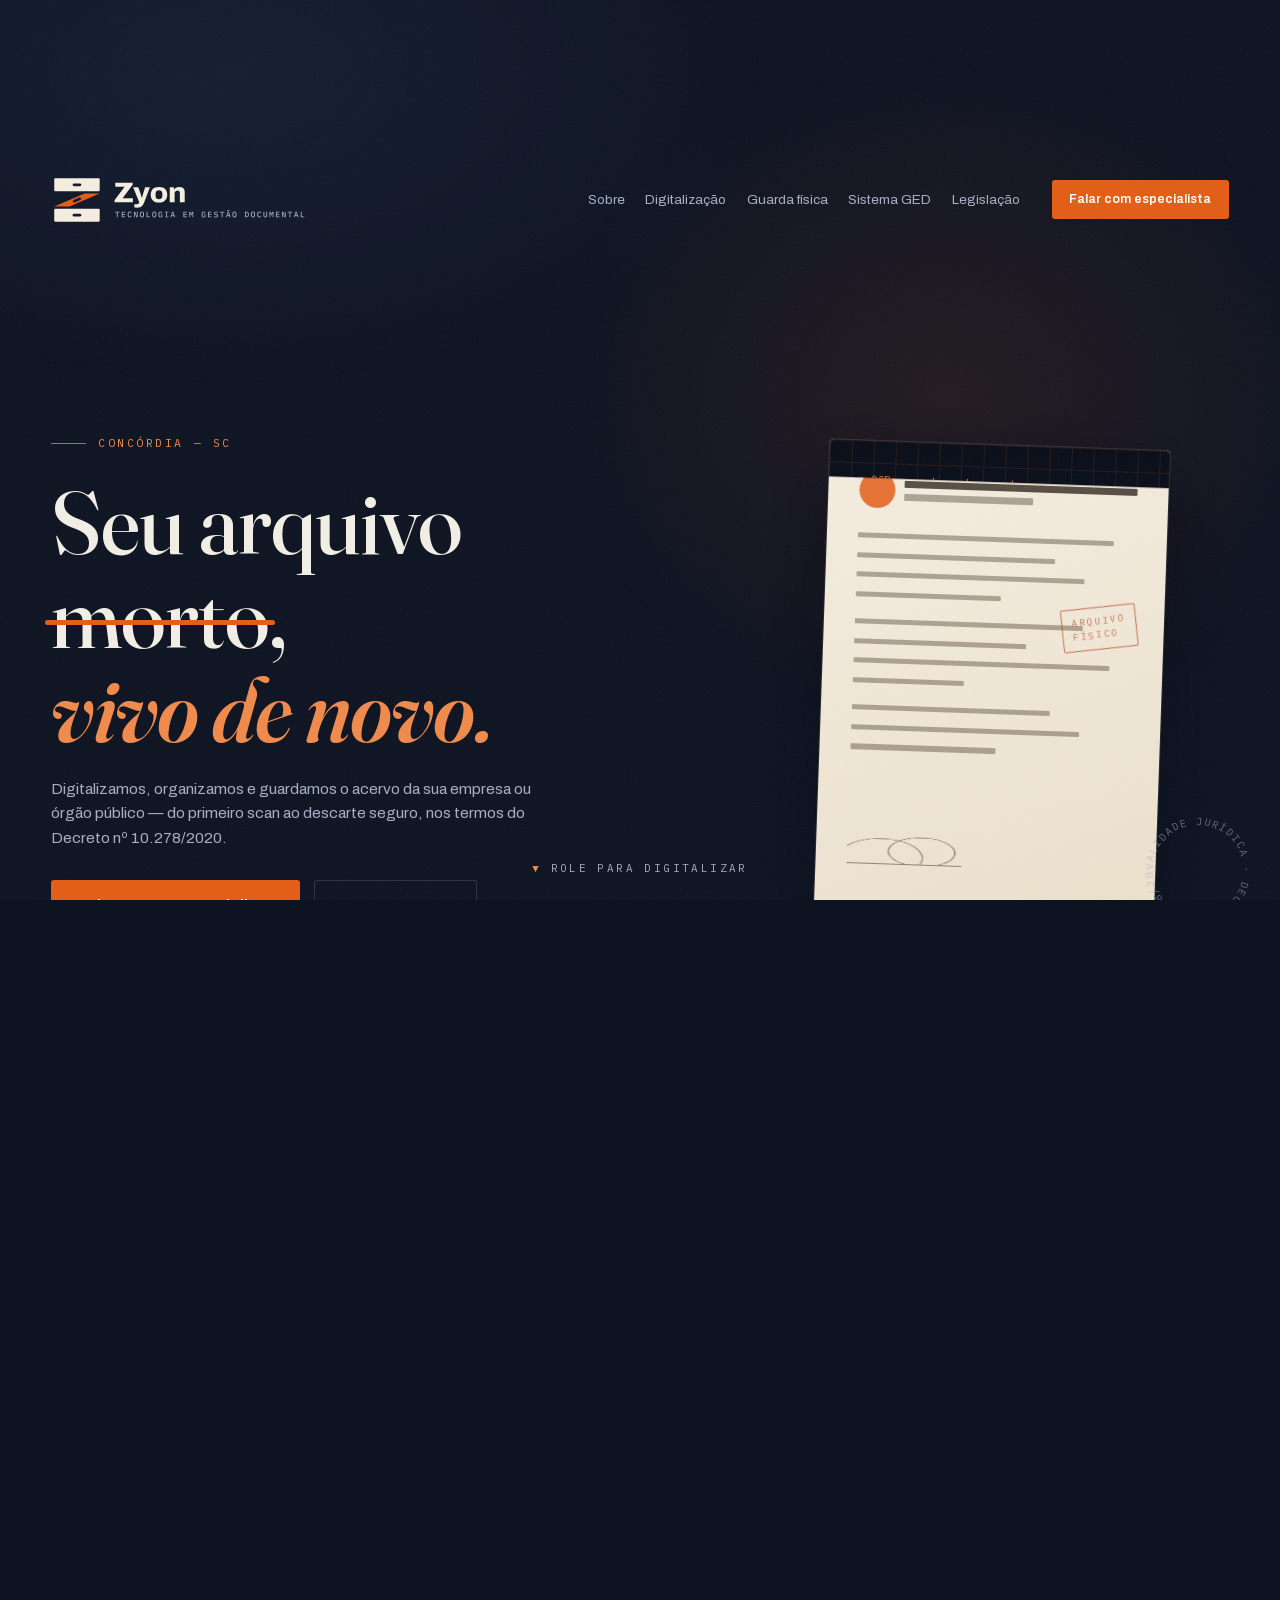
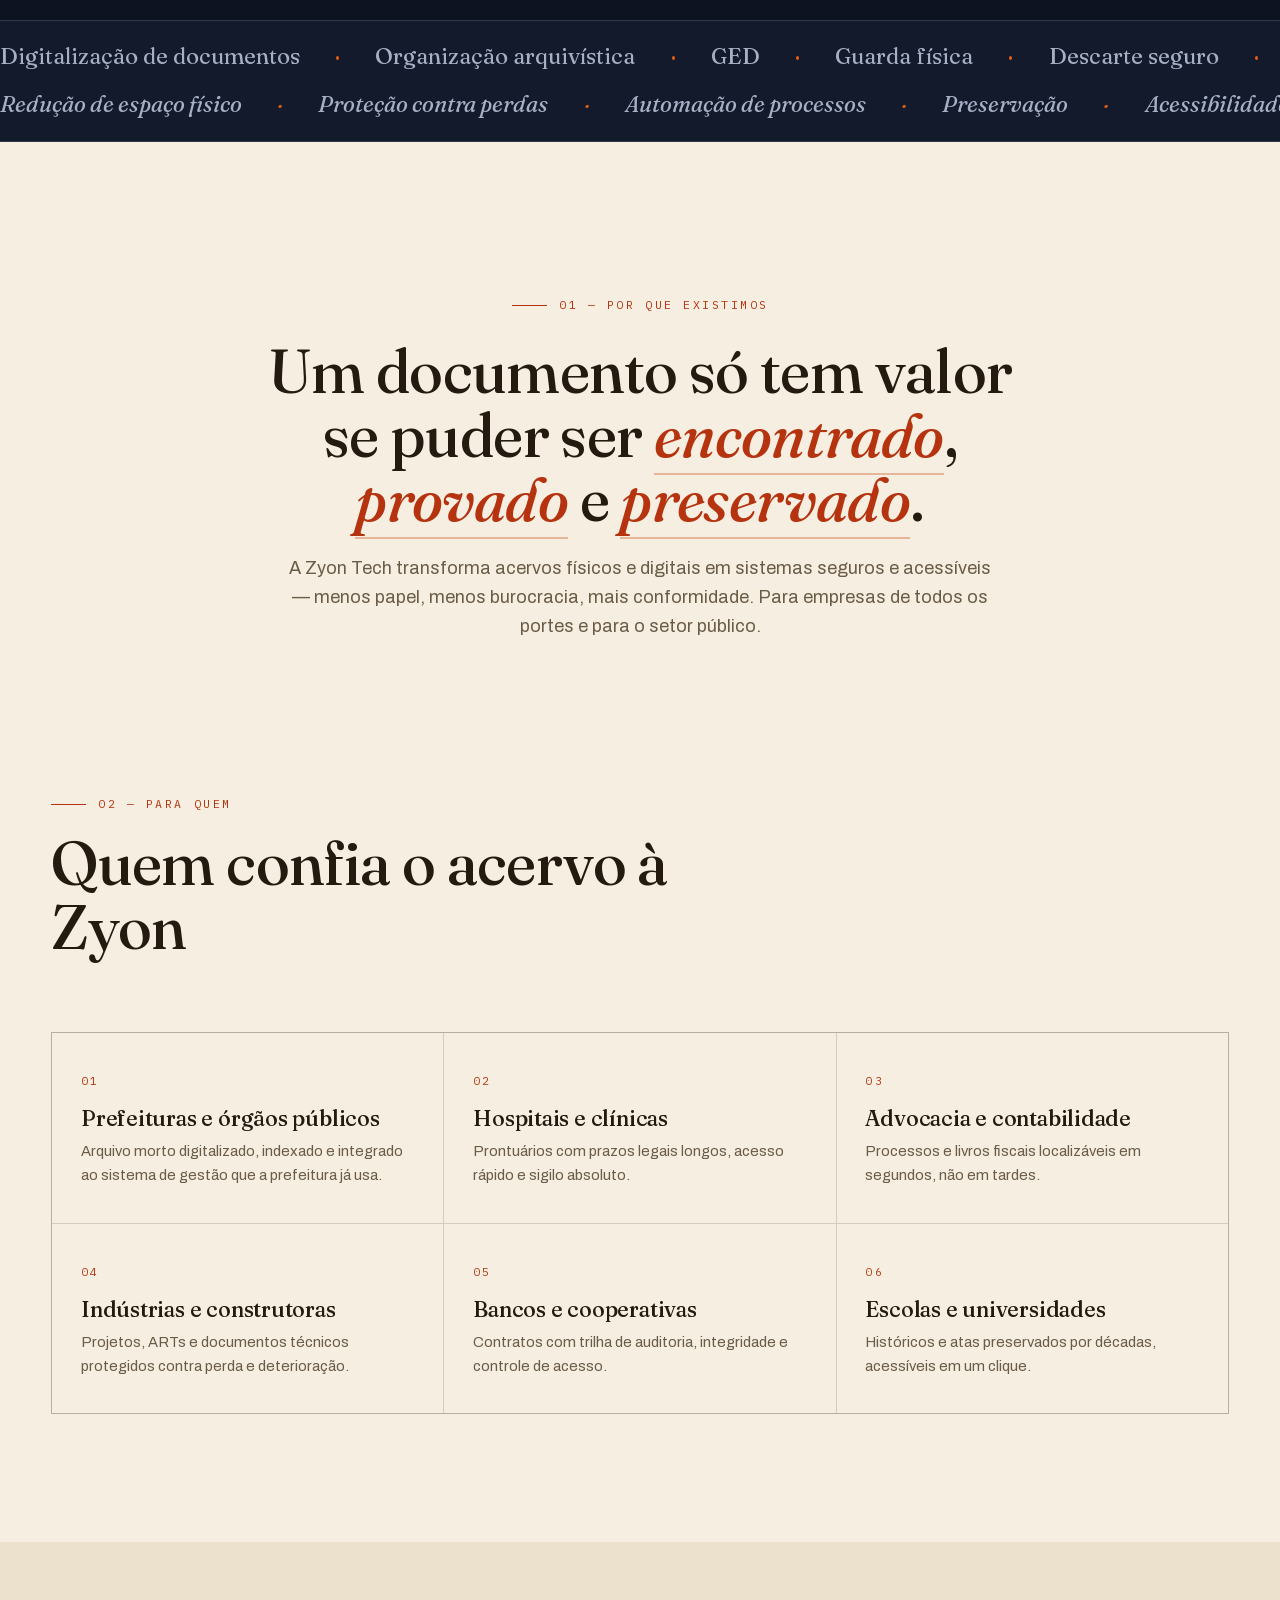
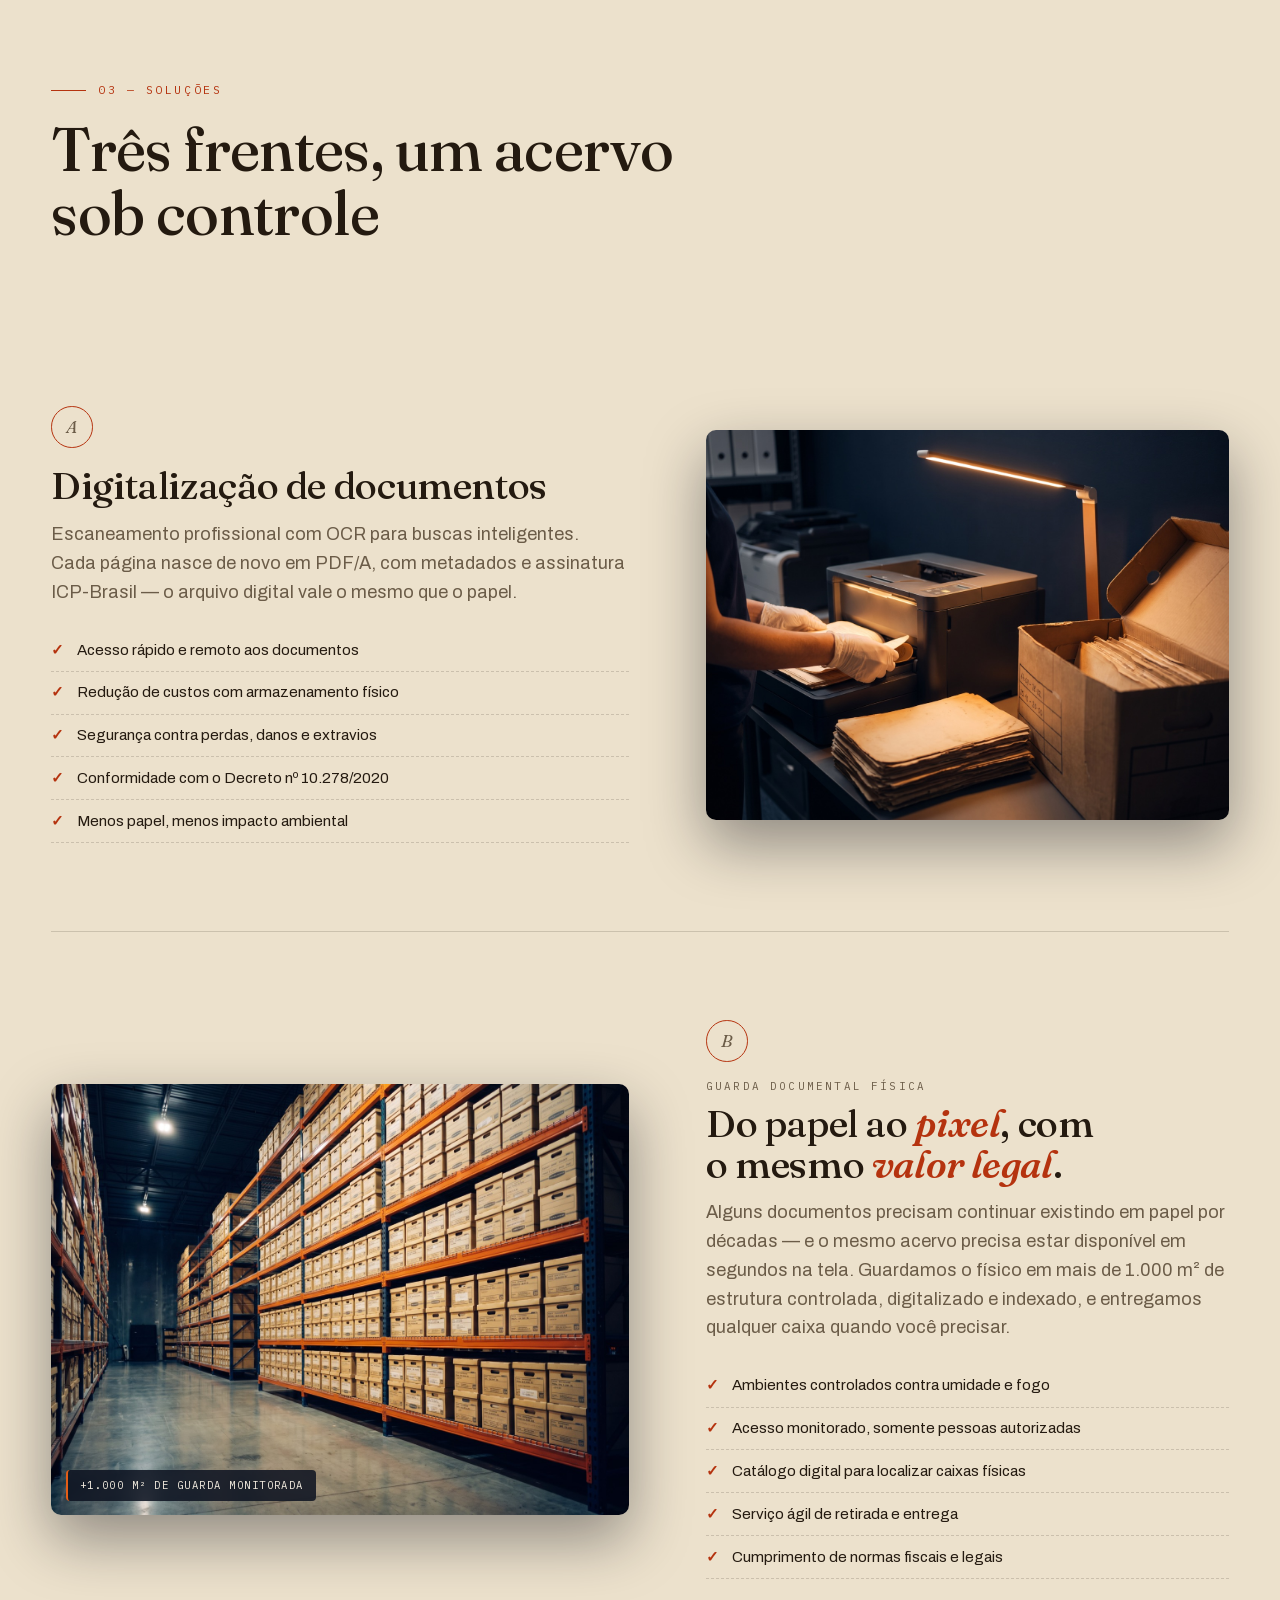
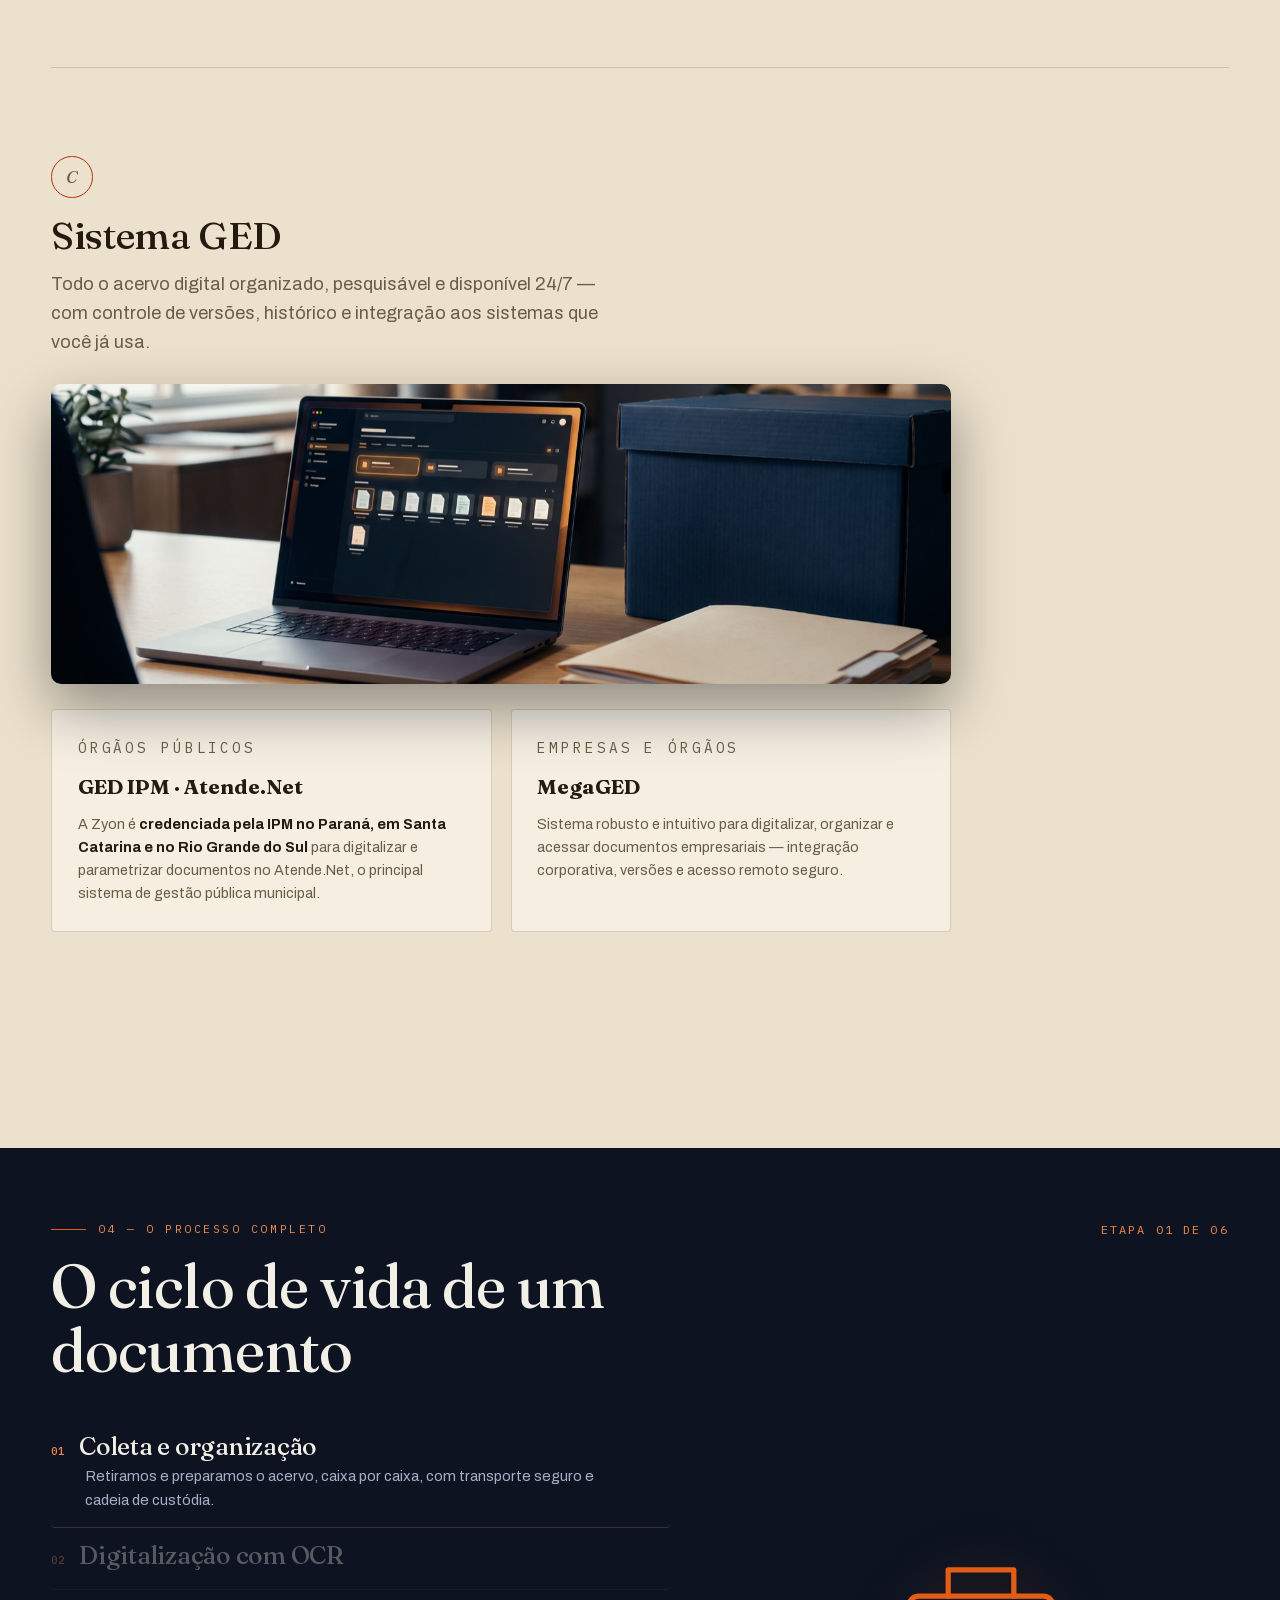
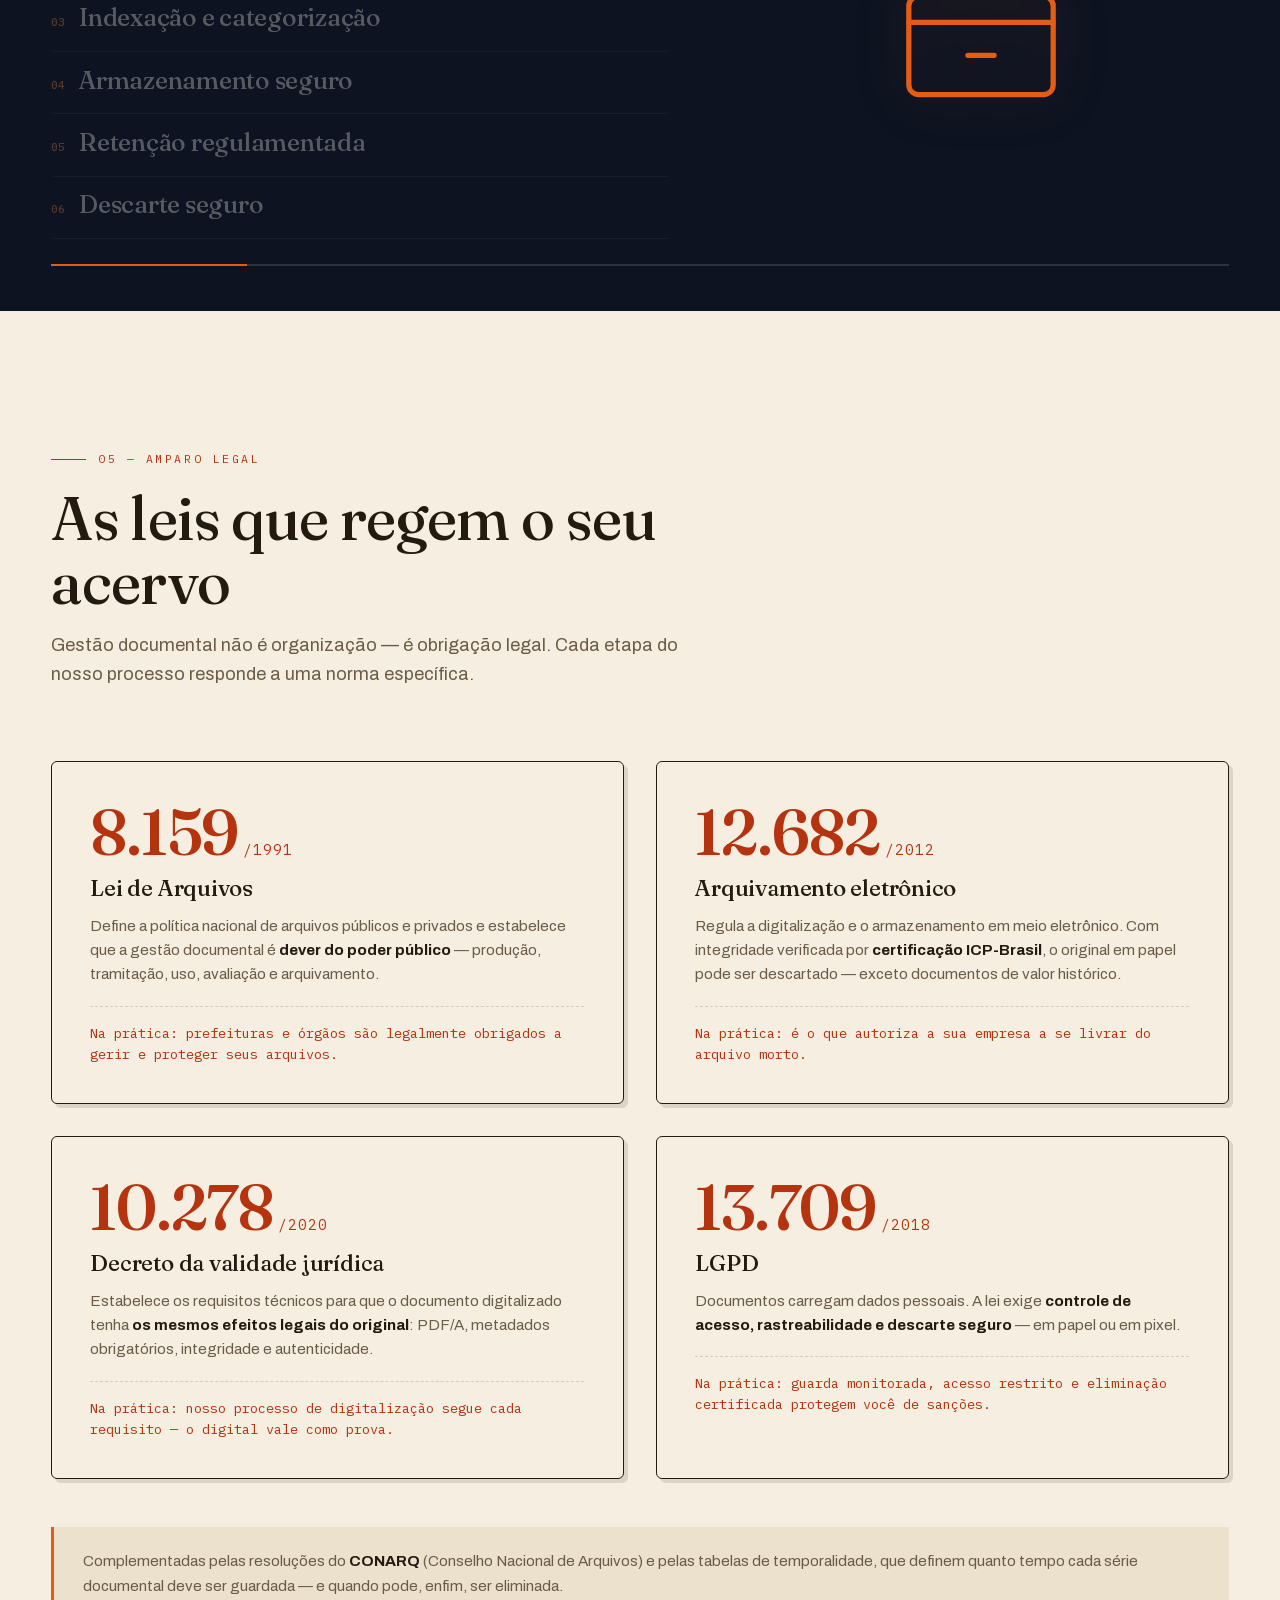
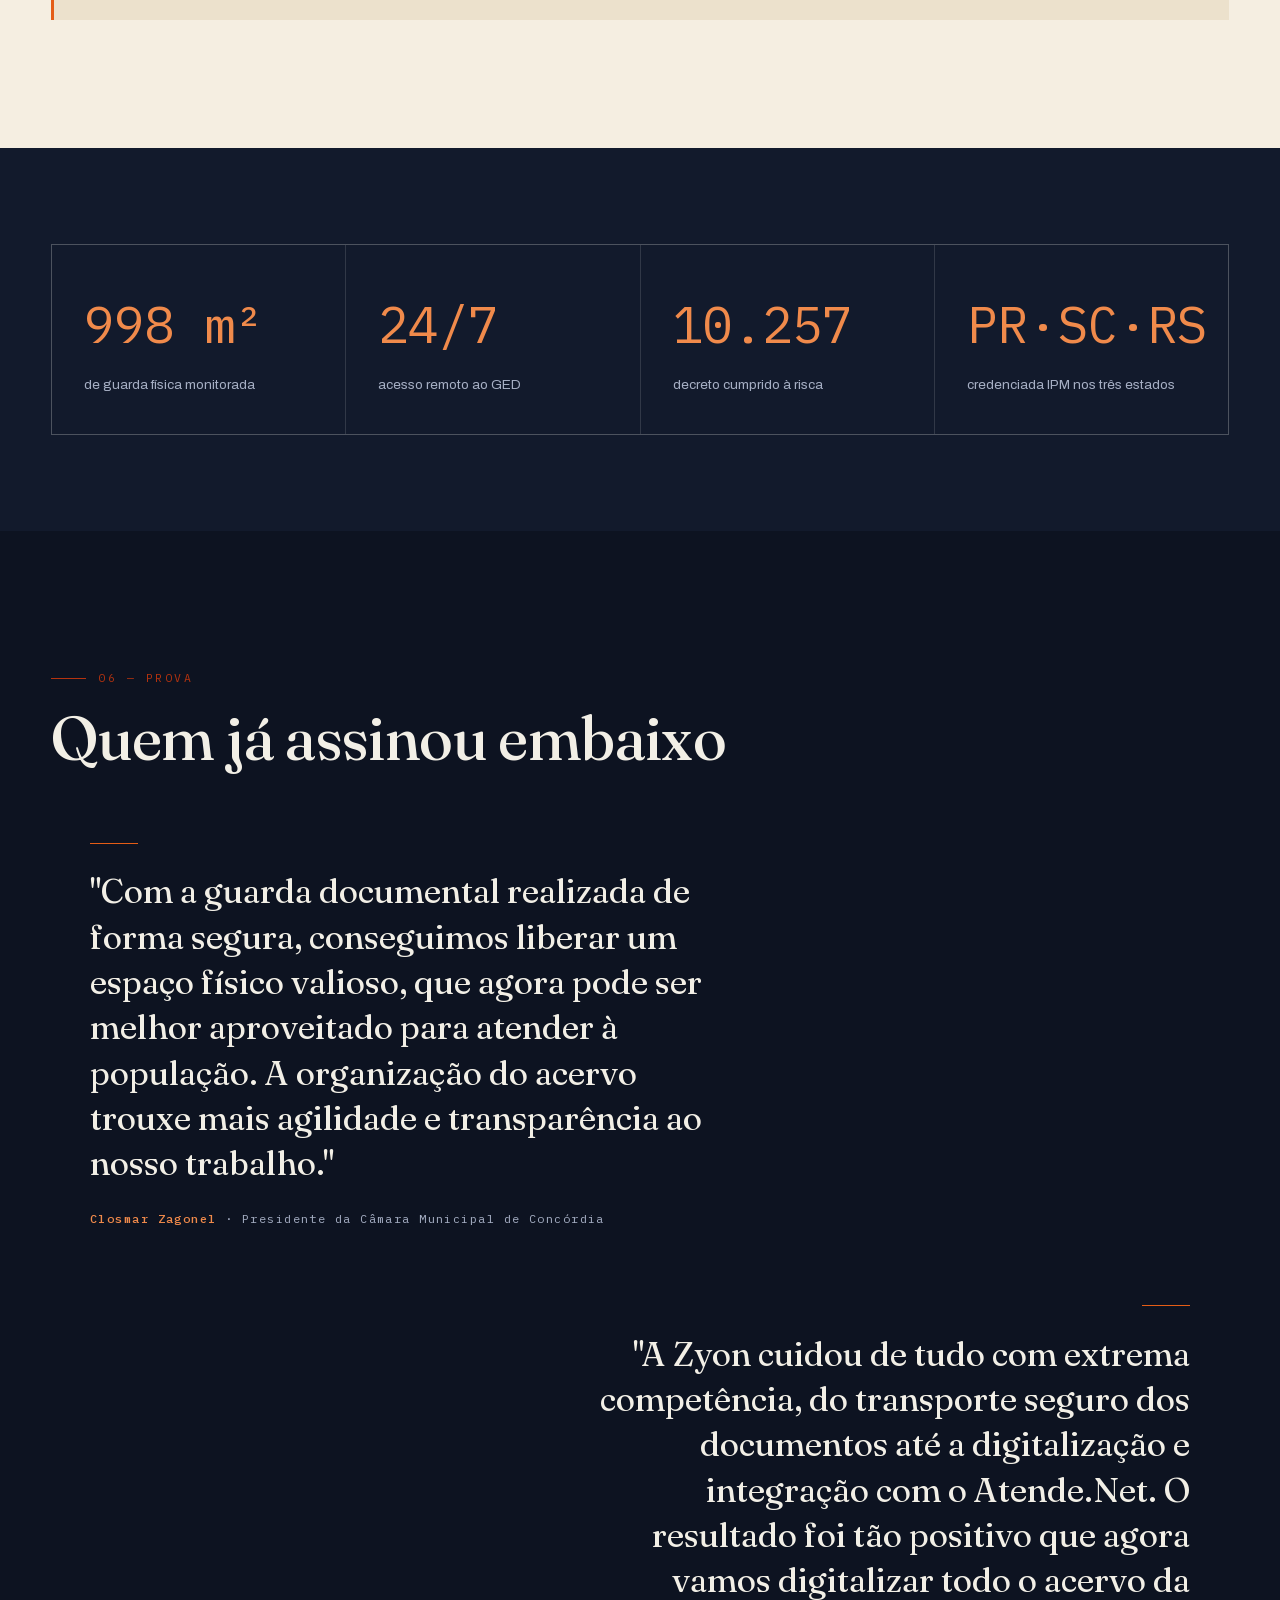
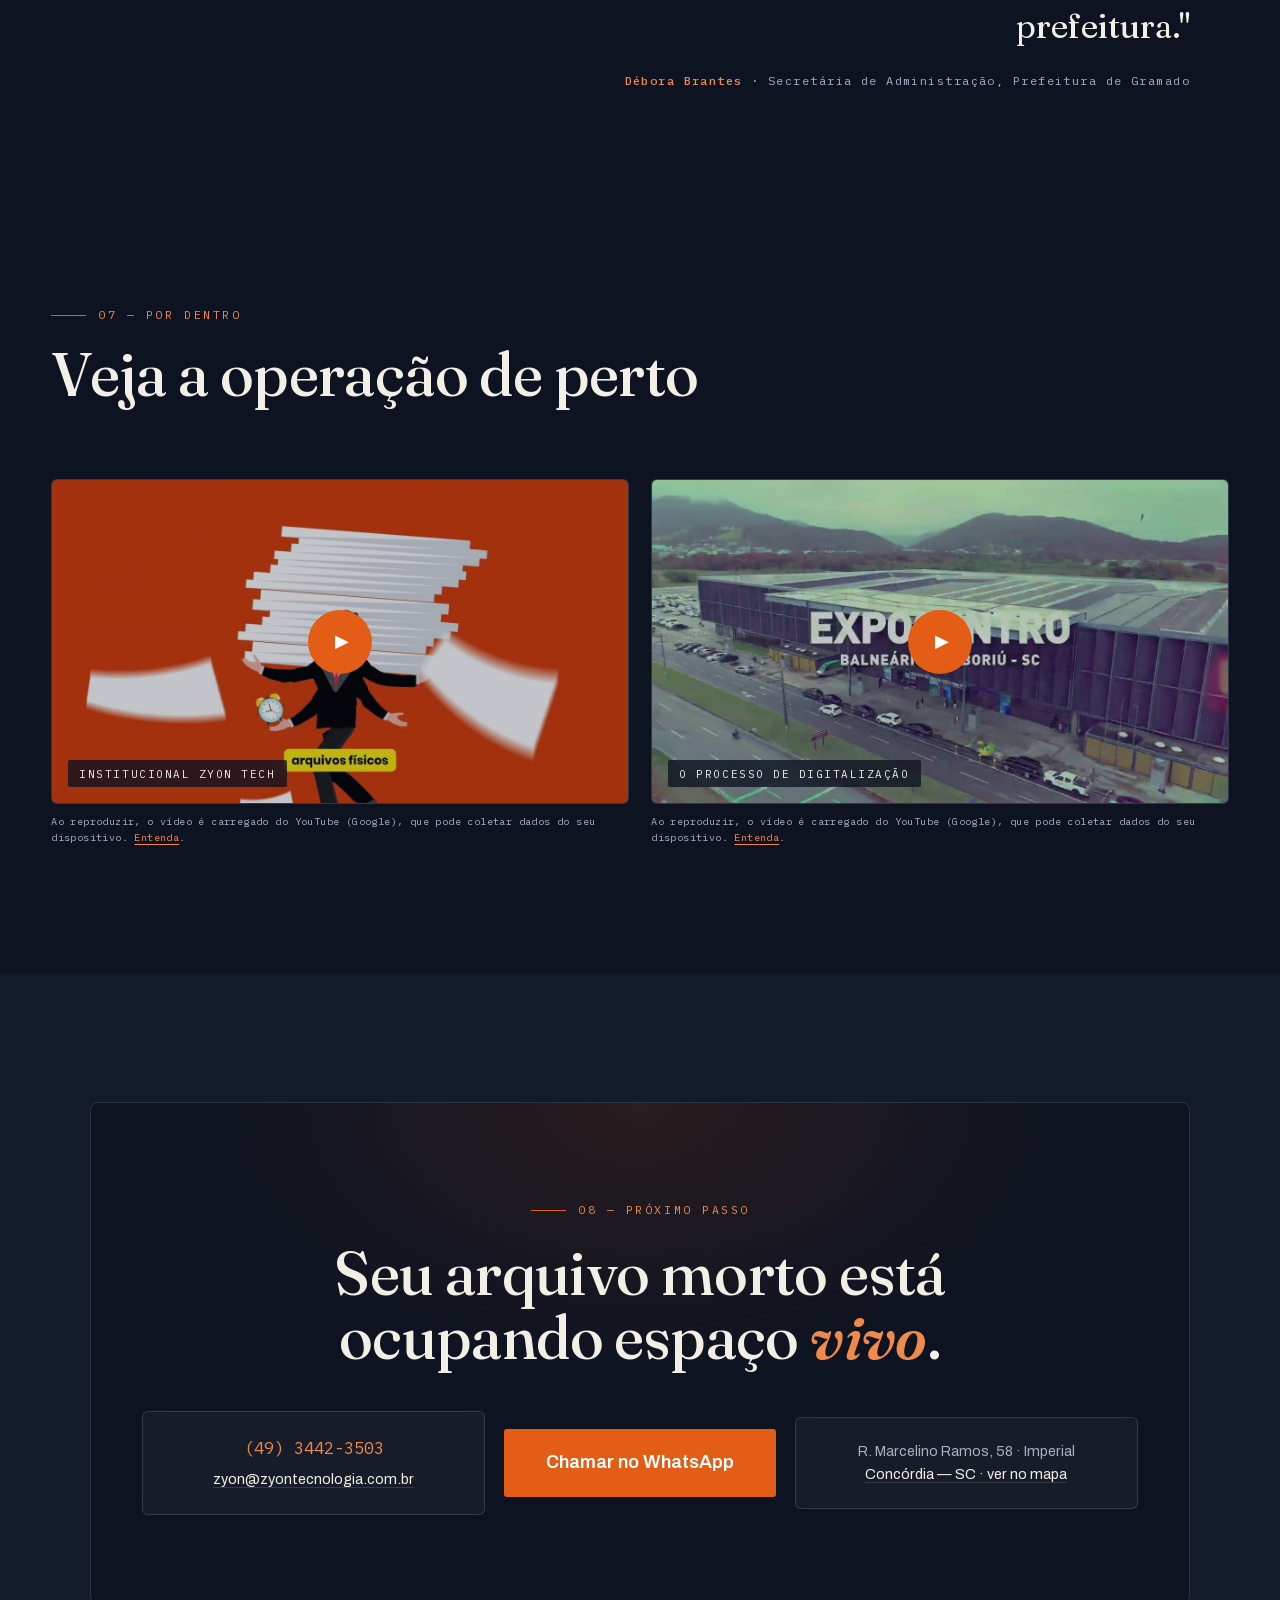
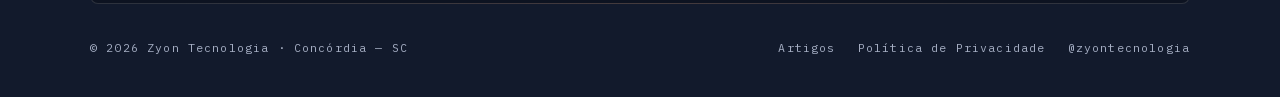
==== commit 3cd4a117: "fix: correcoes do red team do corte de producao (14 achados confirmados) Rodou um red team adversari" ====
--- a/index.html
+++ b/index.html
@@ -6,10 +6,57 @@
 <meta name="theme-color" content="#0D1321">
 <title>Zyon Tech — Do papel ao pixel, com o mesmo valor legal</title>
 <meta name="description" content="Digitalização de documentos conforme o Decreto 10.278/2020, guarda documental física em +1.000 m² e sistema GED para empresas e órgãos públicos. Concórdia · SC.">
+<link rel="canonical" href="https://zyontecnologia.com.br/">
+<meta property="og:type" content="website">
+<meta property="og:title" content="Zyon Tech — Seu arquivo morto, vivo de novo.">
+<meta property="og:description" content="Digitalização conforme o Decreto 10.278/2020, guarda documental física e sistema GED para empresas e órgãos públicos. Concórdia — SC.">
+<meta property="og:url" content="https://zyontecnologia.com.br/">
+<meta property="og:image" content="https://zyontecnologia.com.br/assets/thumb-institucional.jpg">
+<meta property="og:site_name" content="Zyon Tecnologia">
+<meta property="og:locale" content="pt_BR">
+<meta name="twitter:card" content="summary_large_image">
 <link rel="icon" href="data:image/svg+xml,%3Csvg xmlns='http://www.w3.org/2000/svg' viewBox='0 0 96 96'%3E%3Crect width='96' height='96' rx='14' fill='%230D1321'/%3E%3Crect x='14' y='18' width='68' height='18' rx='2' fill='%23F5EEE1'/%3E%3Cpath d='M58 42 H82 L38 62 H14 Z' fill='%23E45D16'/%3E%3Crect x='14' y='68' width='68' height='18' rx='2' fill='%23F5EEE1'/%3E%3C/svg%3E">
-<link rel="preload" href="assets/fonts/fonts.css" as="style">
-<link rel="stylesheet" href="assets/fonts/fonts.css">
+<link rel="preload" href="assets/fonts/fonts.css?v=202609031831" as="style">
+<link rel="stylesheet" href="assets/fonts/fonts.css?v=202609031831">
 <link rel="stylesheet" href="css/style.css?v=202609031831">
+<script type="application/ld+json">
+{
+ "@context": "https://schema.org",
+ "@type": "Organization",
+ "name": "Zyon Tecnologia",
+ "alternateName": "Zyon Tech",
+ "url": "https://zyontecnologia.com.br/",
+ "logo": "https://zyontecnologia.com.br/assets/img/zyon-assinatura.svg",
+ "description": "Digitalização de documentos conforme o Decreto 10.278/2020, guarda documental física e sistema GED para empresas e órgãos públicos.",
+ "telephone": "+55-49-3442-3503",
+ "email": "zyon@zyontecnologia.com.br",
+ "address": {
+  "@type": "PostalAddress",
+  "streetAddress": "Rua Marcelino Ramos, 58 — Bairro Imperial",
+  "addressLocality": "Concórdia",
+  "addressRegion": "SC",
+  "postalCode": "89709-006",
+  "addressCountry": "BR"
+ },
+ "areaServed": [
+  {
+   "@type": "State",
+   "name": "Santa Catarina"
+  },
+  {
+   "@type": "State",
+   "name": "Paraná"
+  },
+  {
+   "@type": "State",
+   "name": "Rio Grande do Sul"
+  }
+ ],
+ "sameAs": [
+  "https://www.instagram.com/zyontecnologia"
+ ]
+}
+</script>
 </head>
 <body>
 
--- a/css/style.css
+++ b/css/style.css
@@ -111,6 +111,8 @@
     }
   }
 }
+/* âncoras não pousam atrás do cabeçalho fixo — vale em todos os tamanhos */
+html { scroll-padding-top: calc(var(--h-header) + 12px); }
 .marca { text-decoration: none; display: flex; align-items: center; }
 .marca-assinatura { height: 52px; width: auto; display: block; }   /* assinatura completa em curvas */
 .marca-curta { height: 34px; width: auto; display: none; }          /* símbolo + nome, no mobile */
@@ -750,7 +752,6 @@
   .topo .cta-mini { position: relative; flex: none; }
   .topo .cta-mini::after { content: ""; position: absolute; inset: -5px; }
 
-  html { scroll-padding-top: calc(var(--h-header) + 12px); }
 }
 
 /* o caminho scroll-driven (sem JS) precisa da placa nova: animação vence
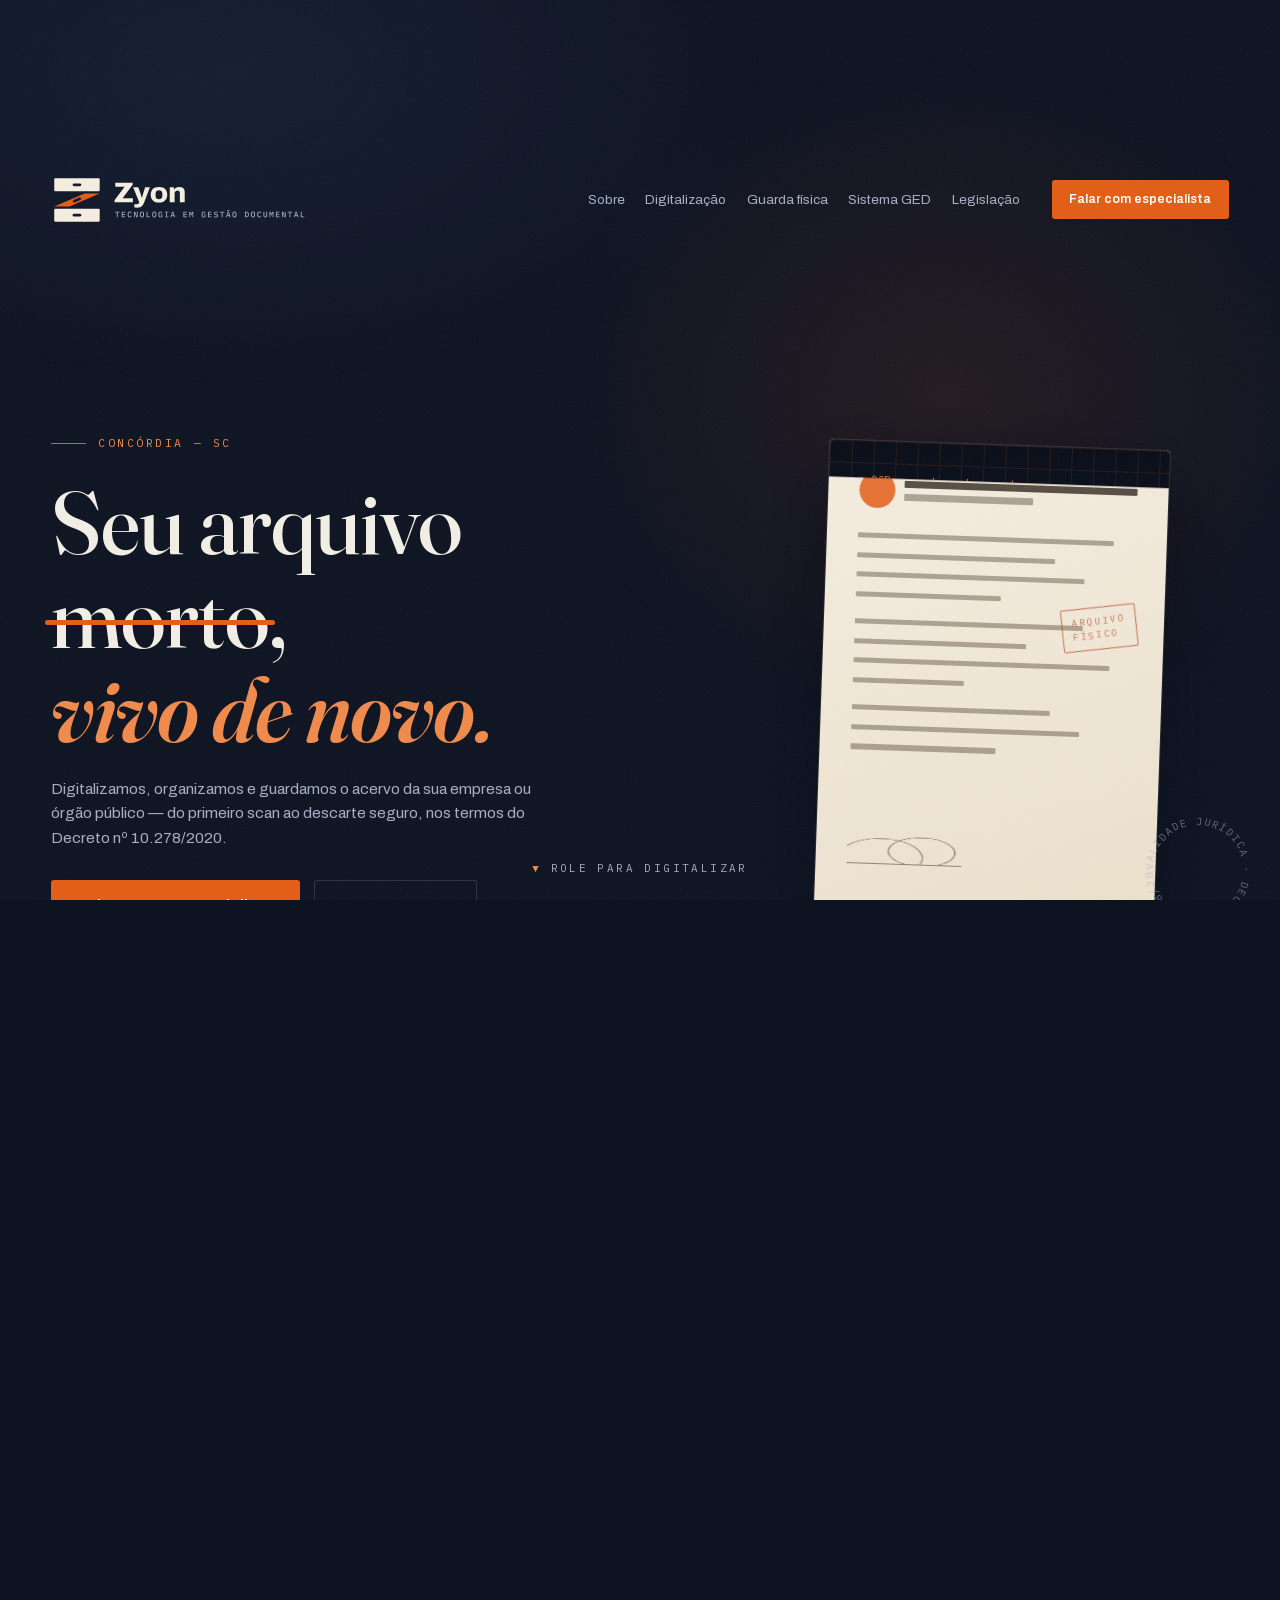
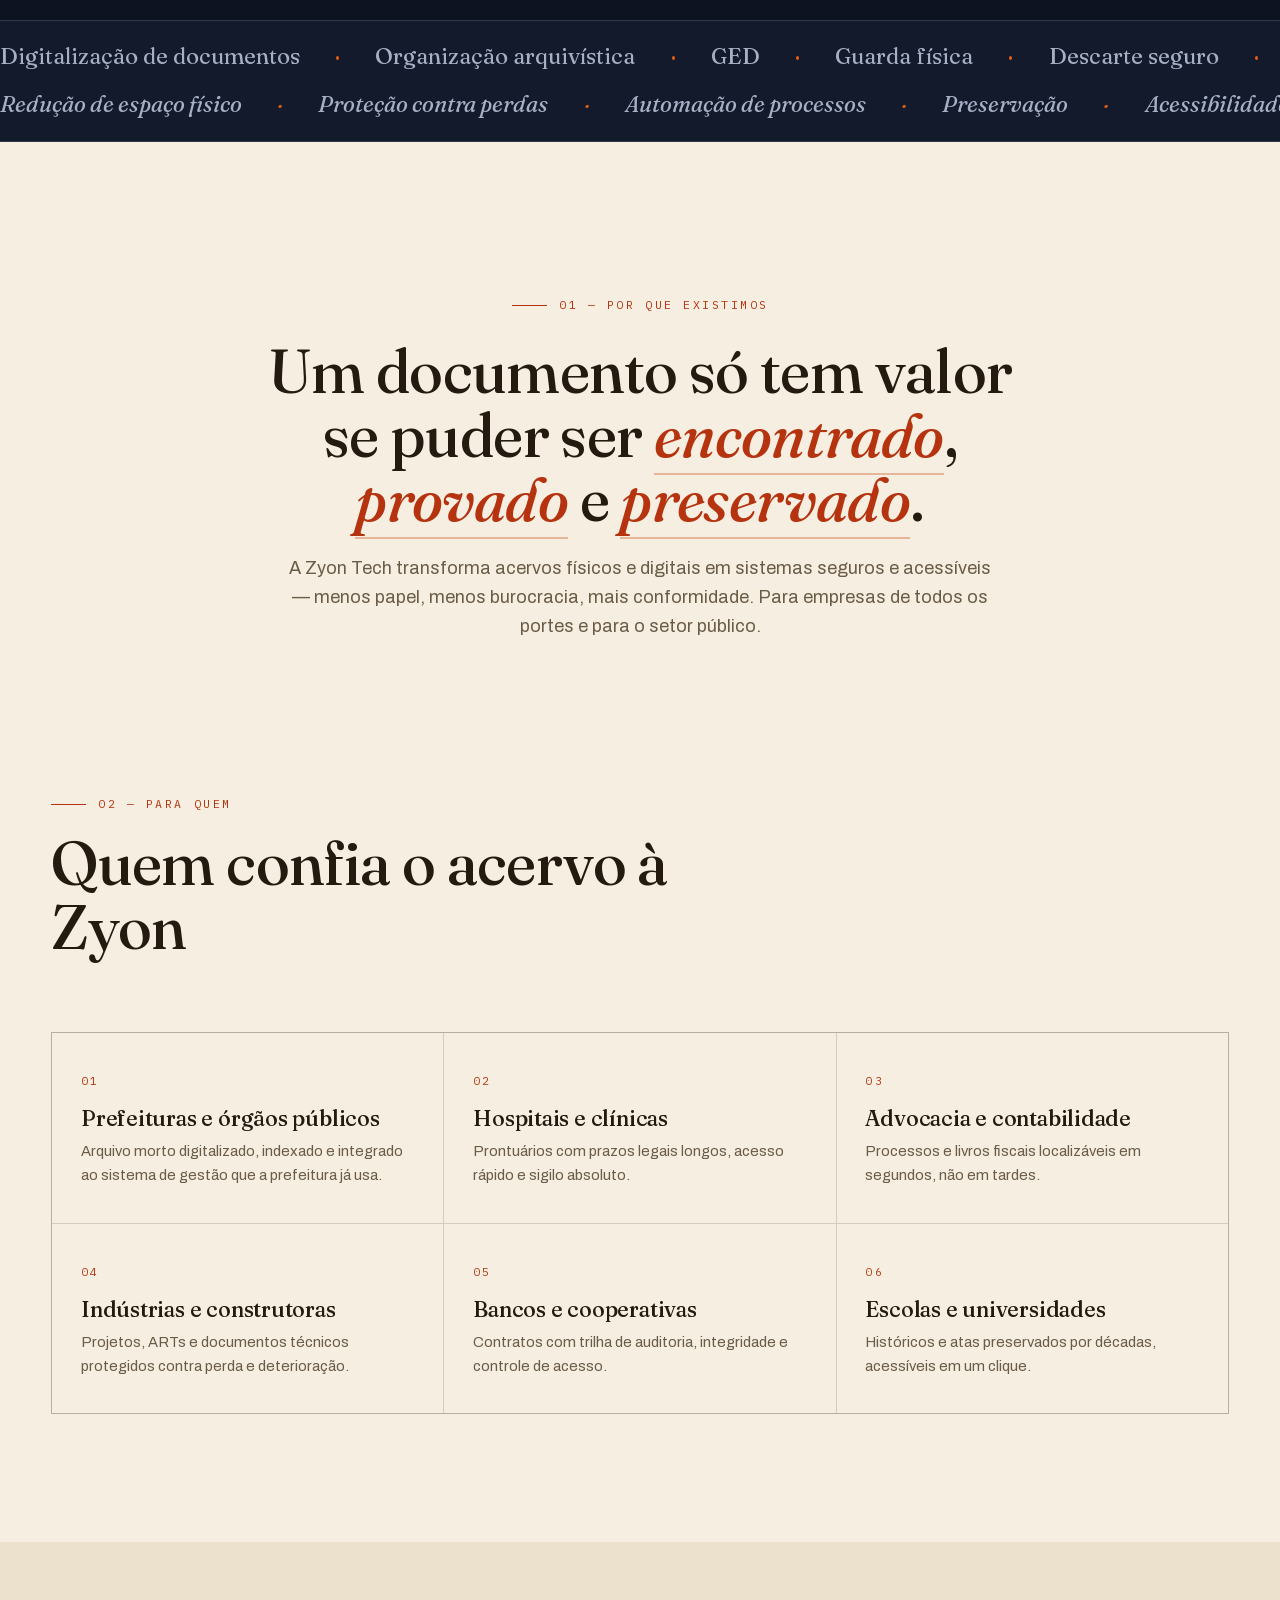
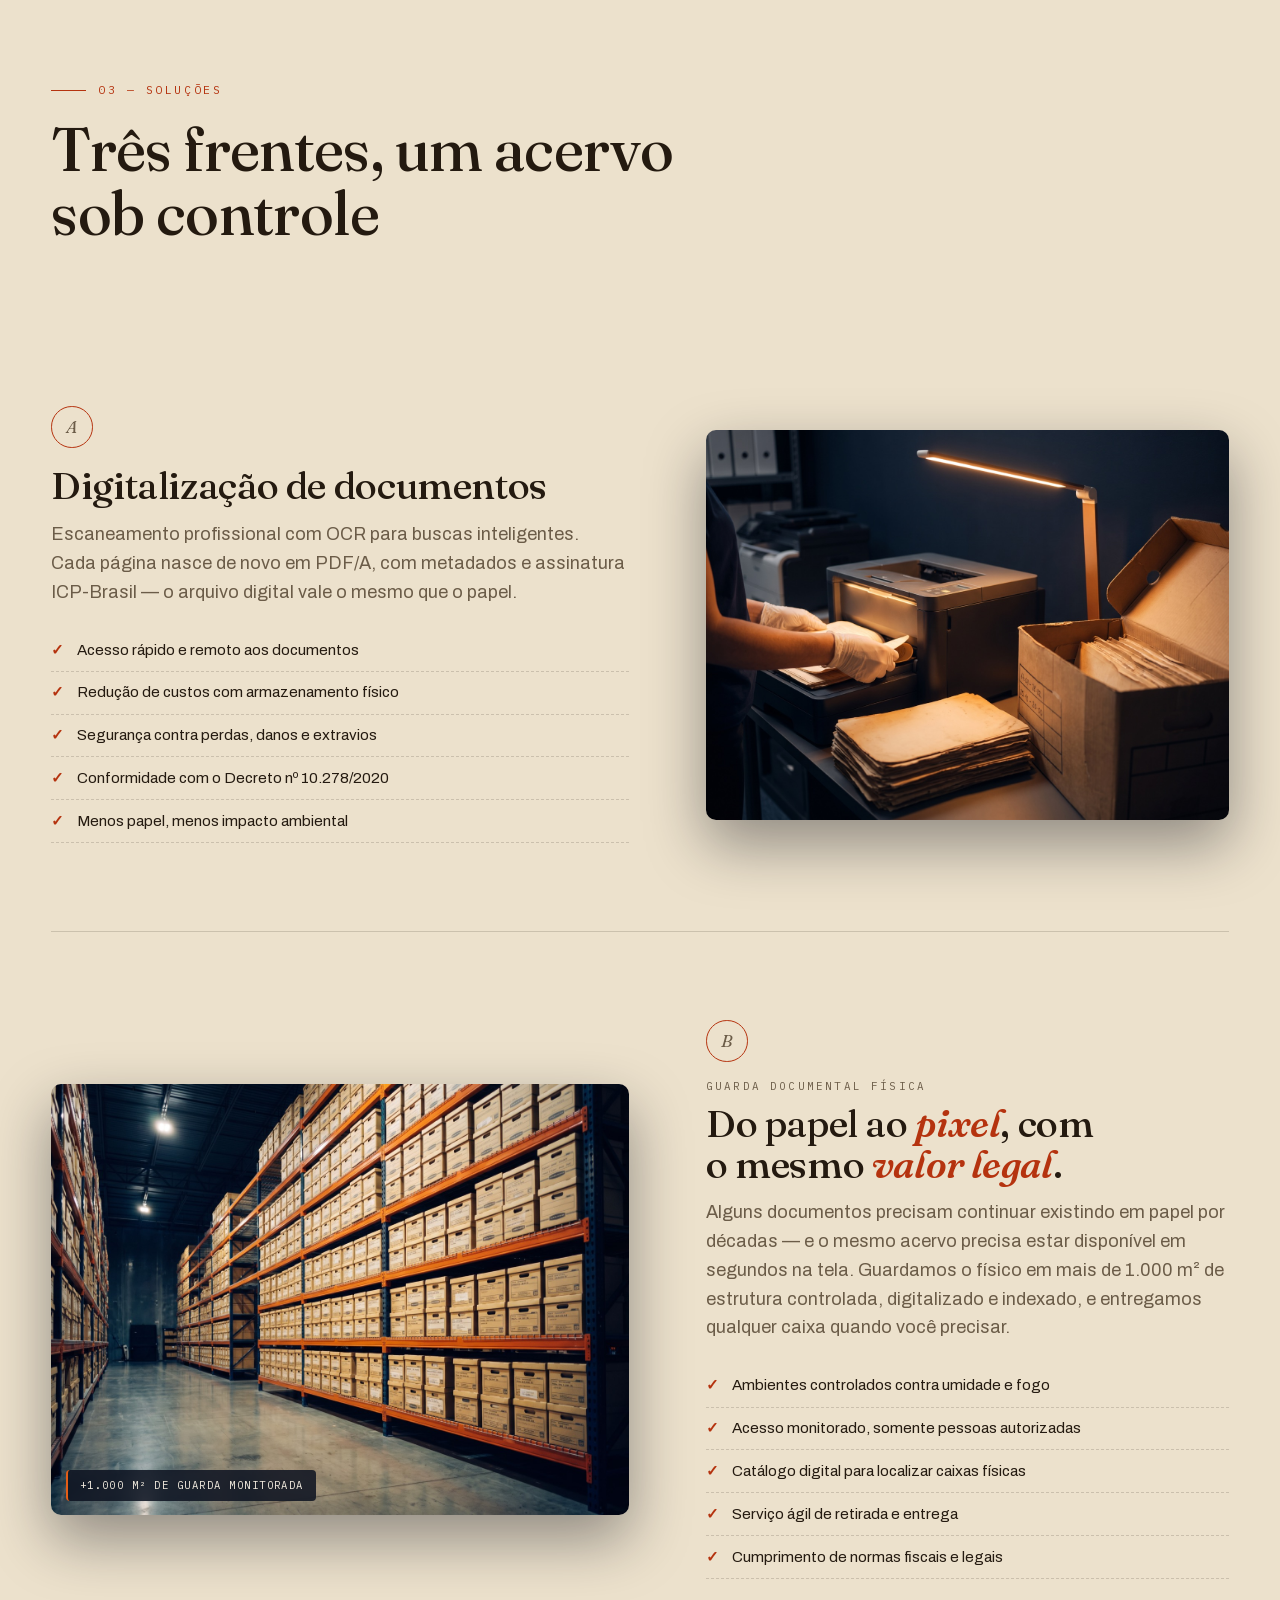
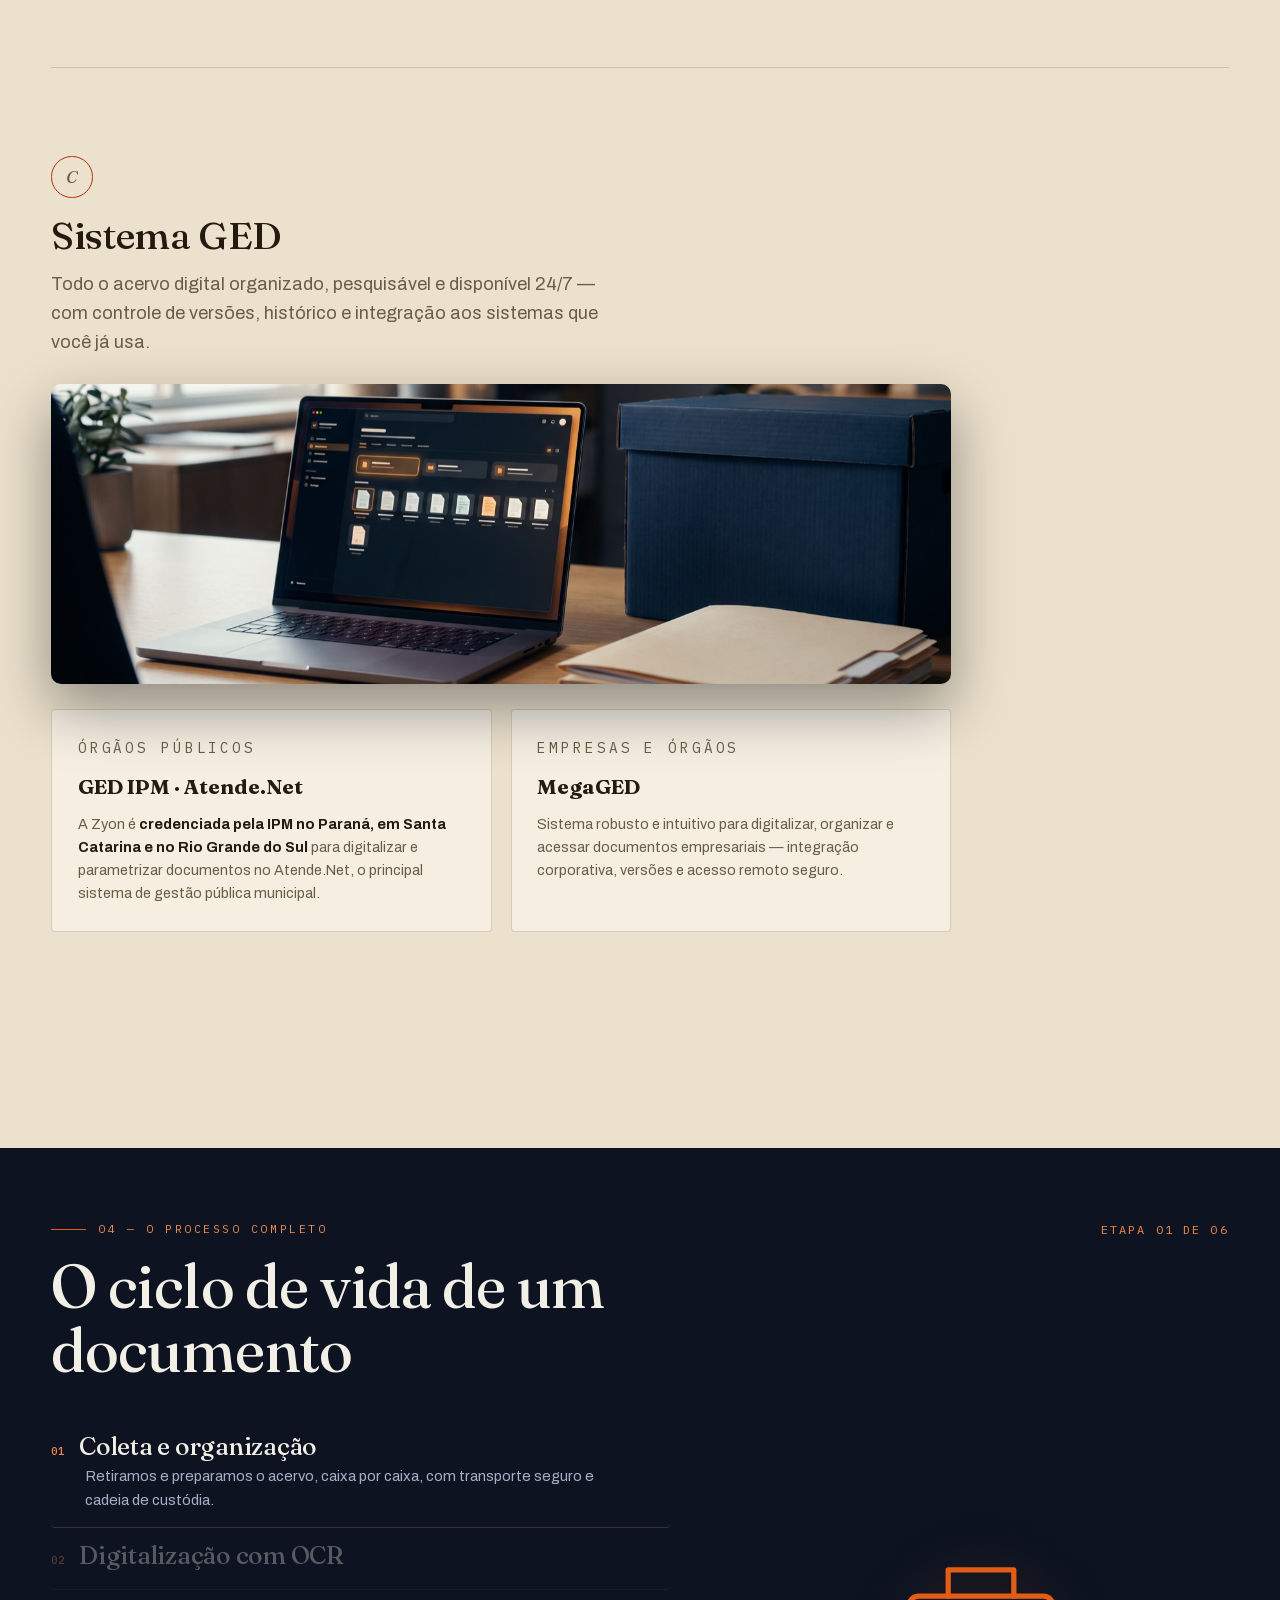
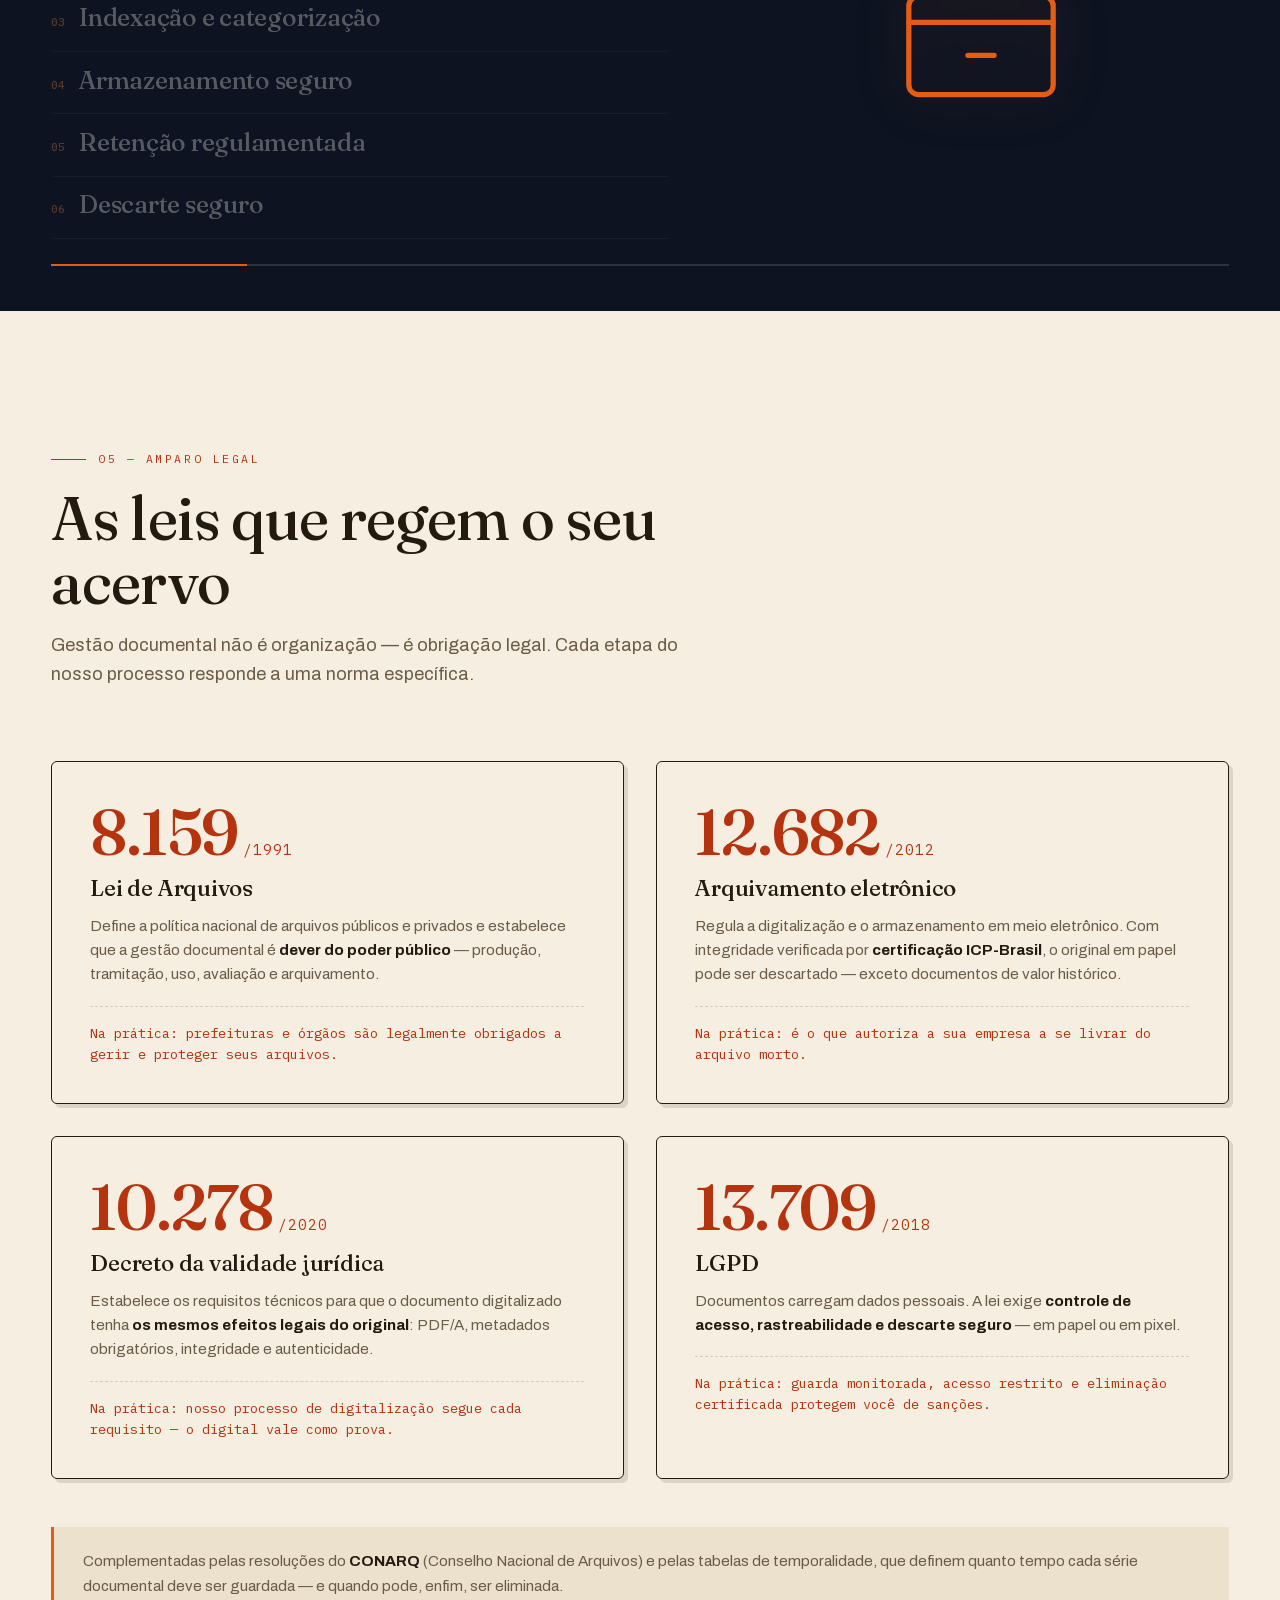
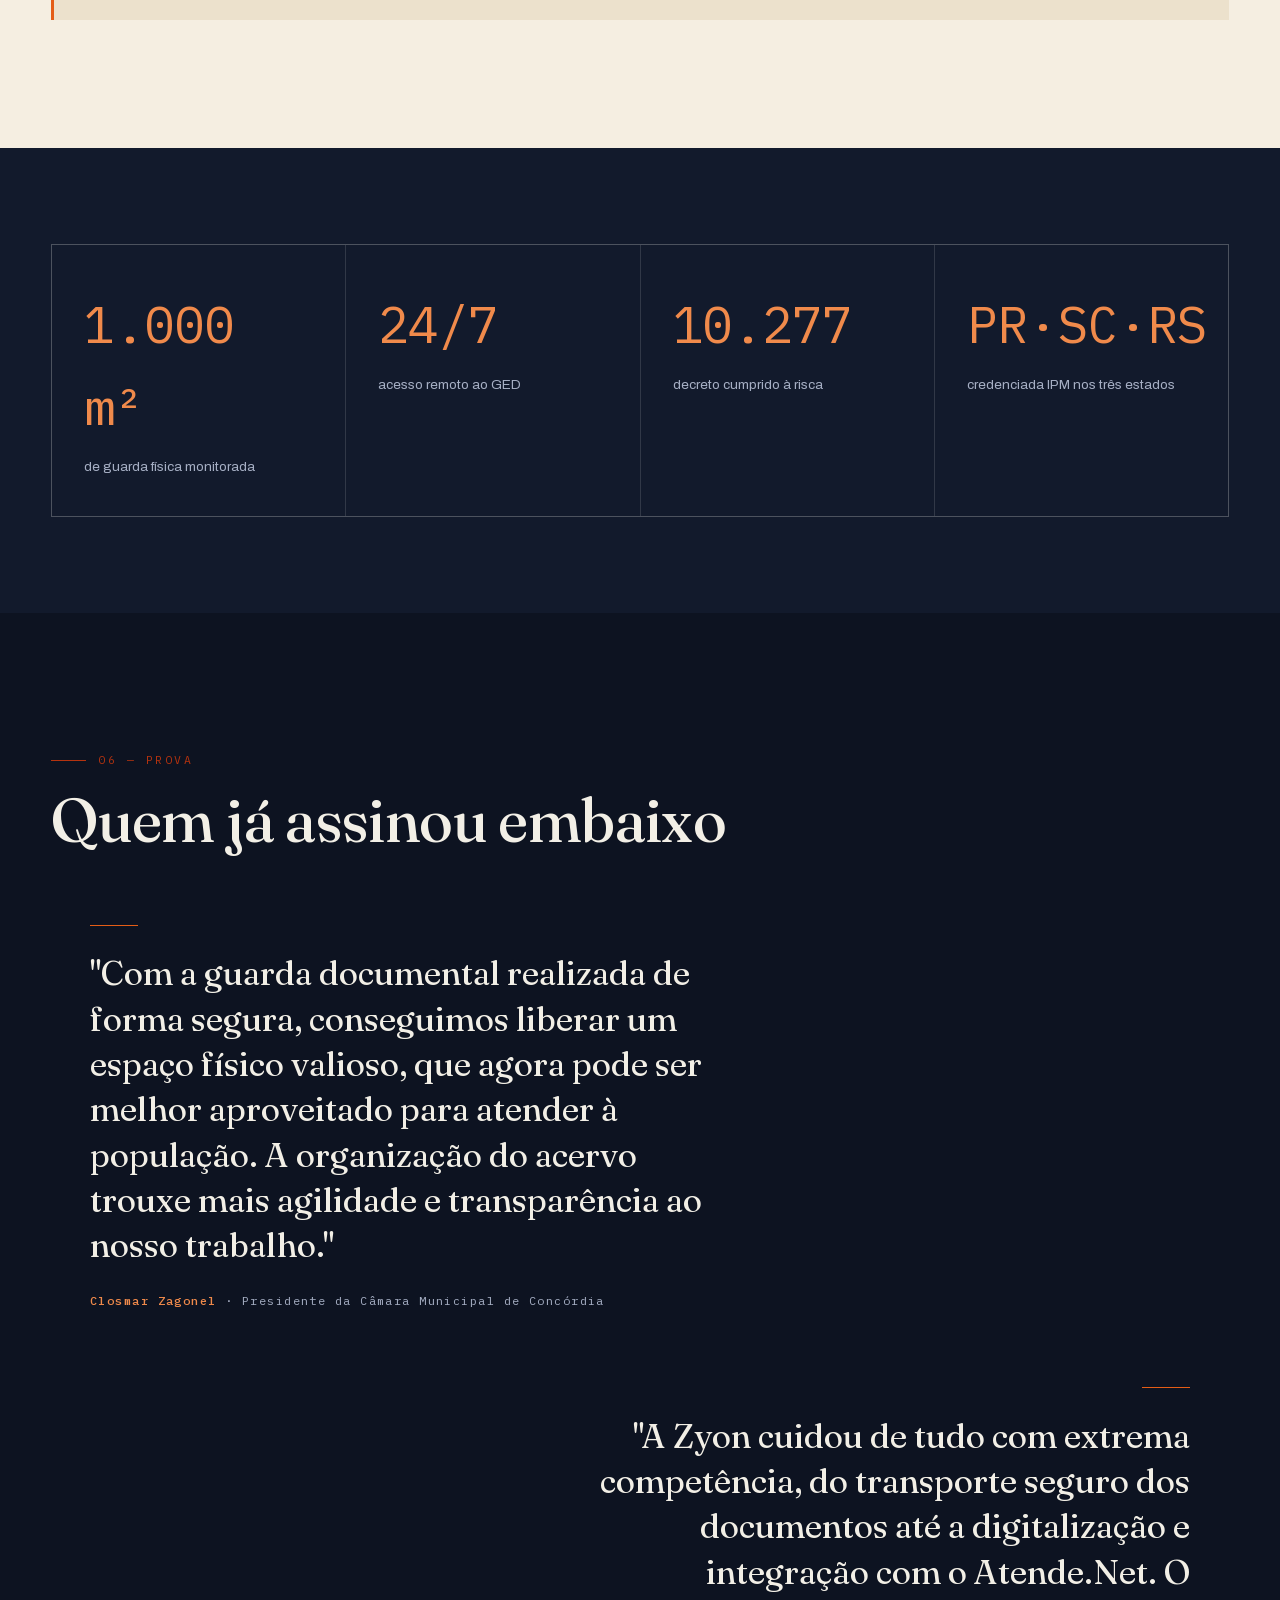
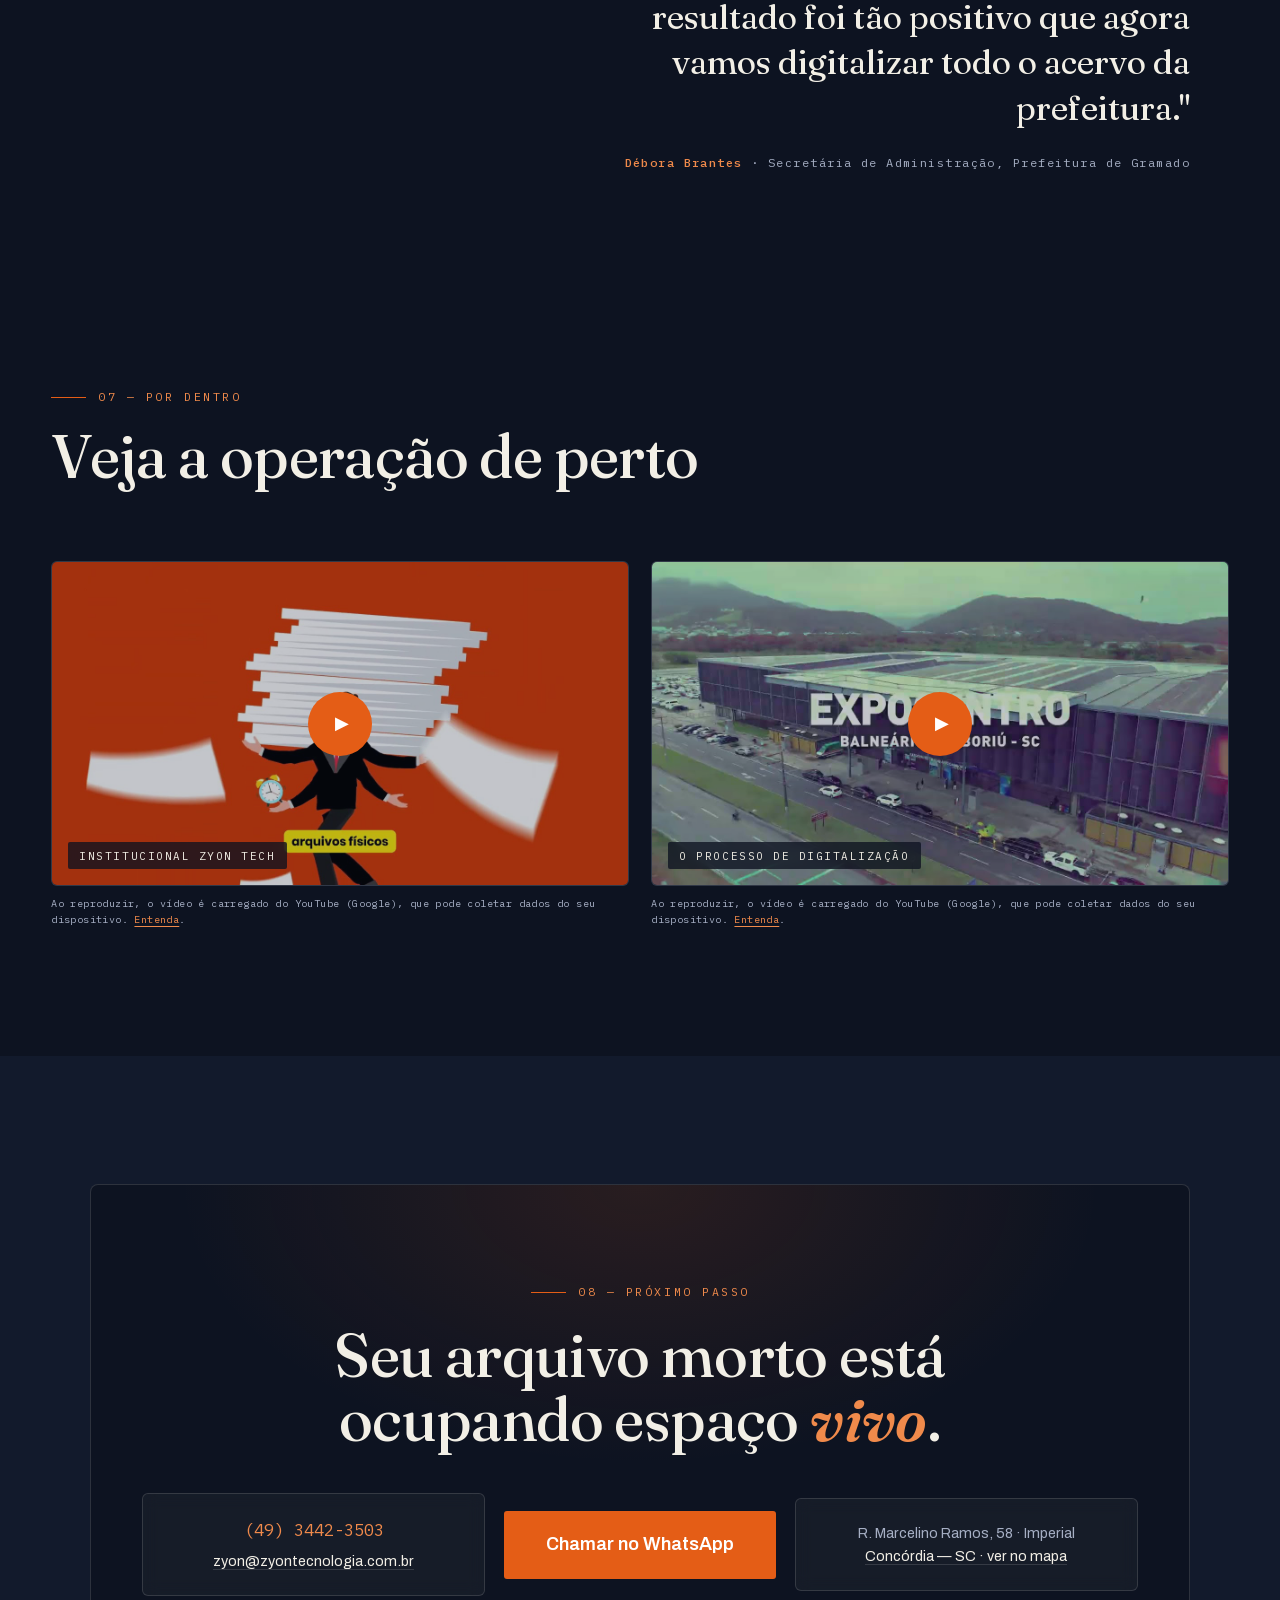
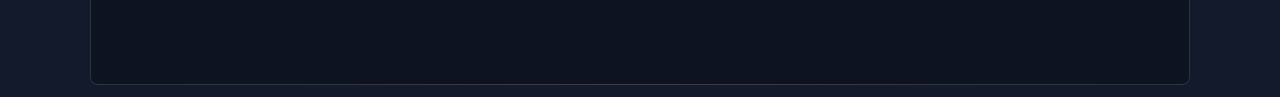
==== commit 34c6d1cf: "fix(favicon): o simbolo real da marca, simplificado, seguindo o tema do sistema O icone da aba nao e" ====
--- a/index.html
+++ b/index.html
@@ -15,7 +15,9 @@
 <meta property="og:site_name" content="Zyon Tecnologia">
 <meta property="og:locale" content="pt_BR">
 <meta name="twitter:card" content="summary_large_image">
-<link rel="icon" href="data:image/svg+xml,%3Csvg xmlns='http://www.w3.org/2000/svg' viewBox='0 0 96 96'%3E%3Crect width='96' height='96' rx='14' fill='%230D1321'/%3E%3Crect x='14' y='18' width='68' height='18' rx='2' fill='%23F5EEE1'/%3E%3Cpath d='M58 42 H82 L38 62 H14 Z' fill='%23E45D16'/%3E%3Crect x='14' y='68' width='68' height='18' rx='2' fill='%23F5EEE1'/%3E%3C/svg%3E">
+<link rel="icon" href="/favicon.svg" type="image/svg+xml">
+<link rel="icon" href="/favicon-32.png" sizes="32x32" type="image/png">
+<link rel="apple-touch-icon" href="/apple-touch-icon.png">
 <link rel="preload" href="assets/fonts/fonts.css?v=202609031831" as="style">
 <link rel="stylesheet" href="assets/fonts/fonts.css?v=202609031831">
 <link rel="stylesheet" href="css/style.css?v=202609031831">
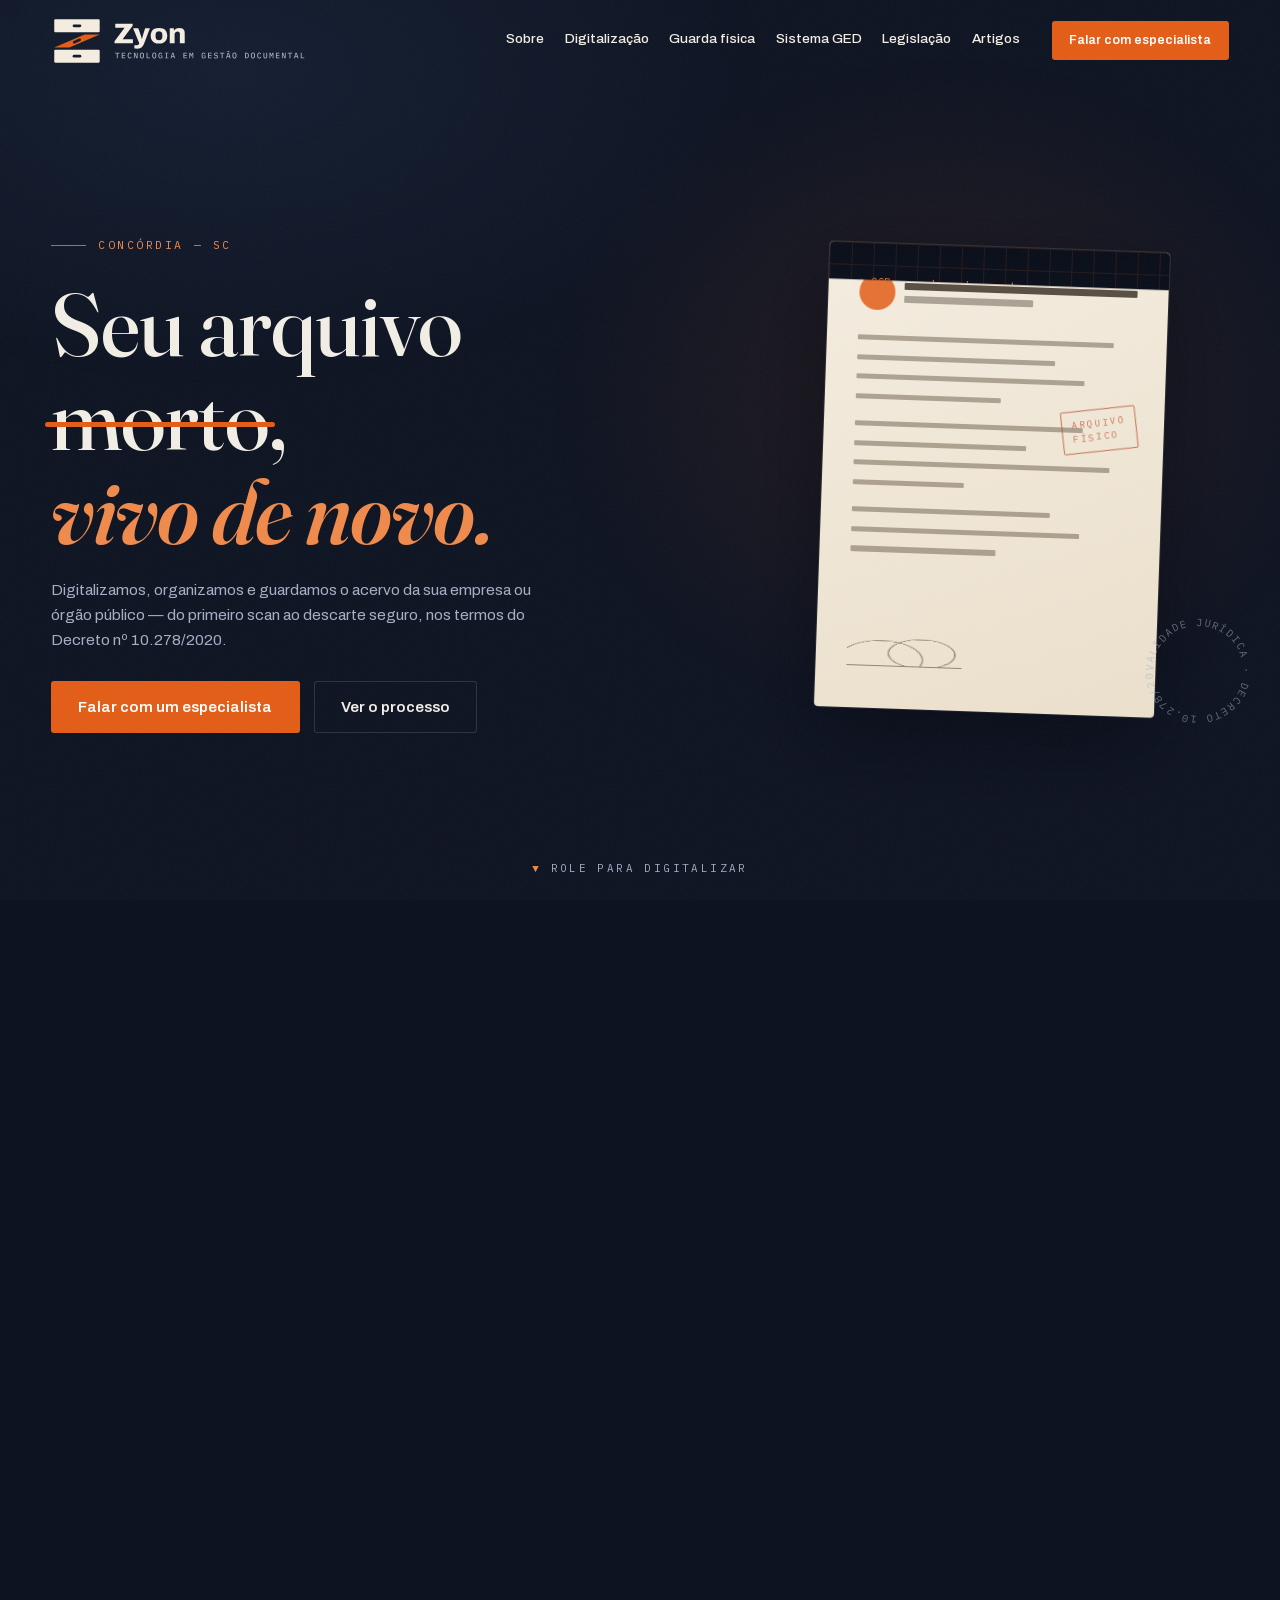
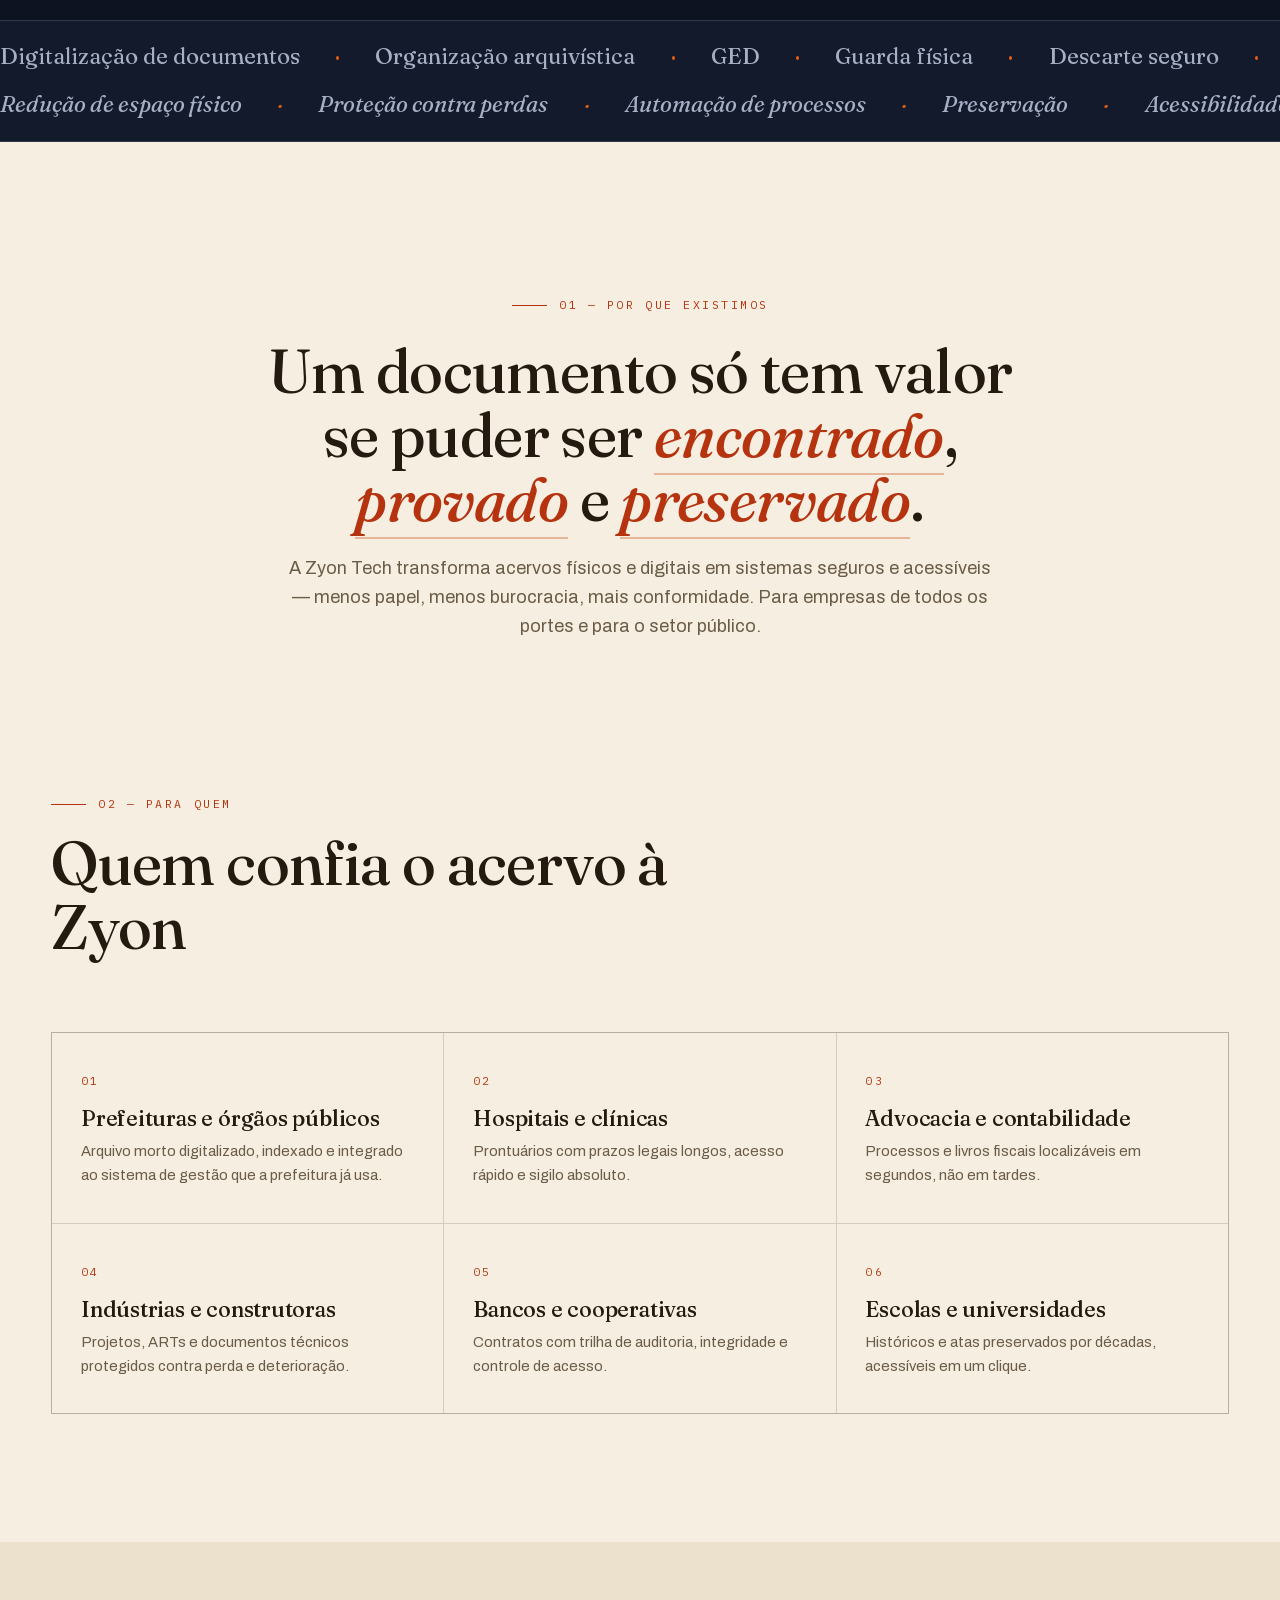
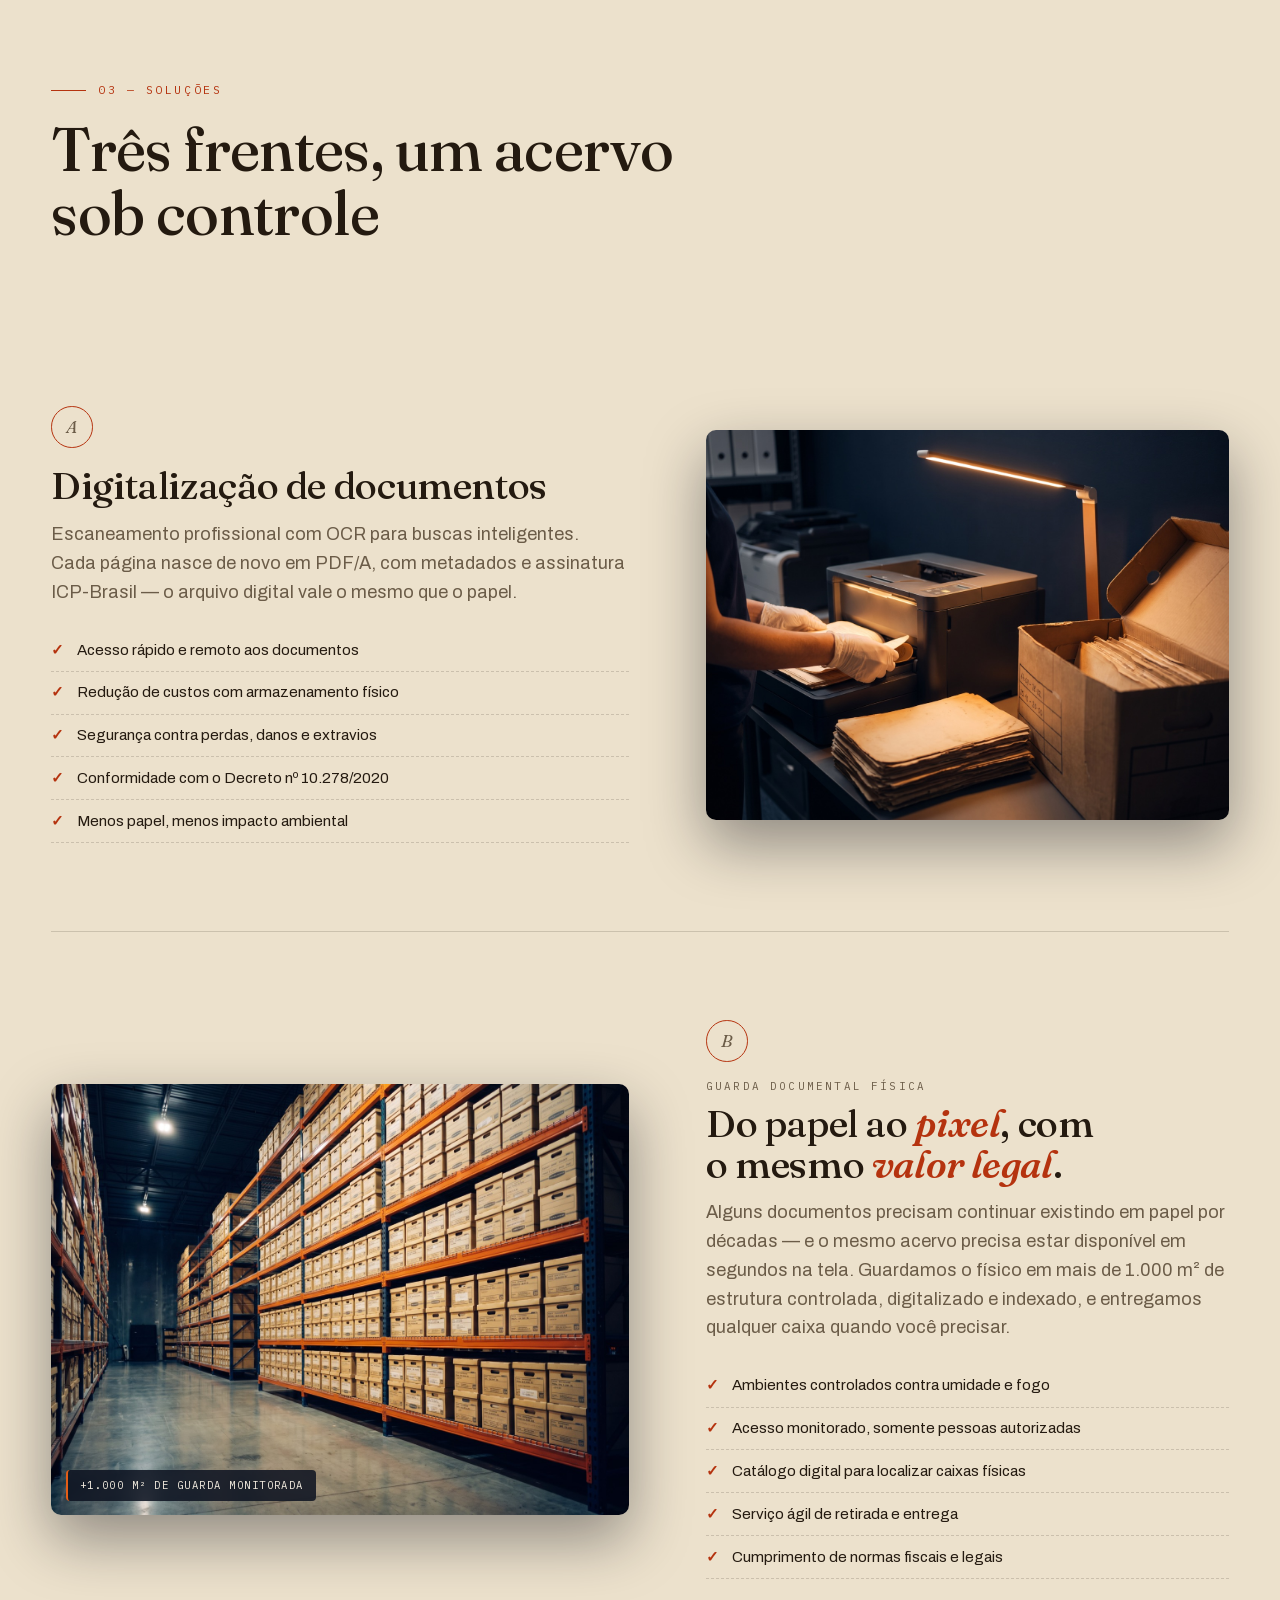
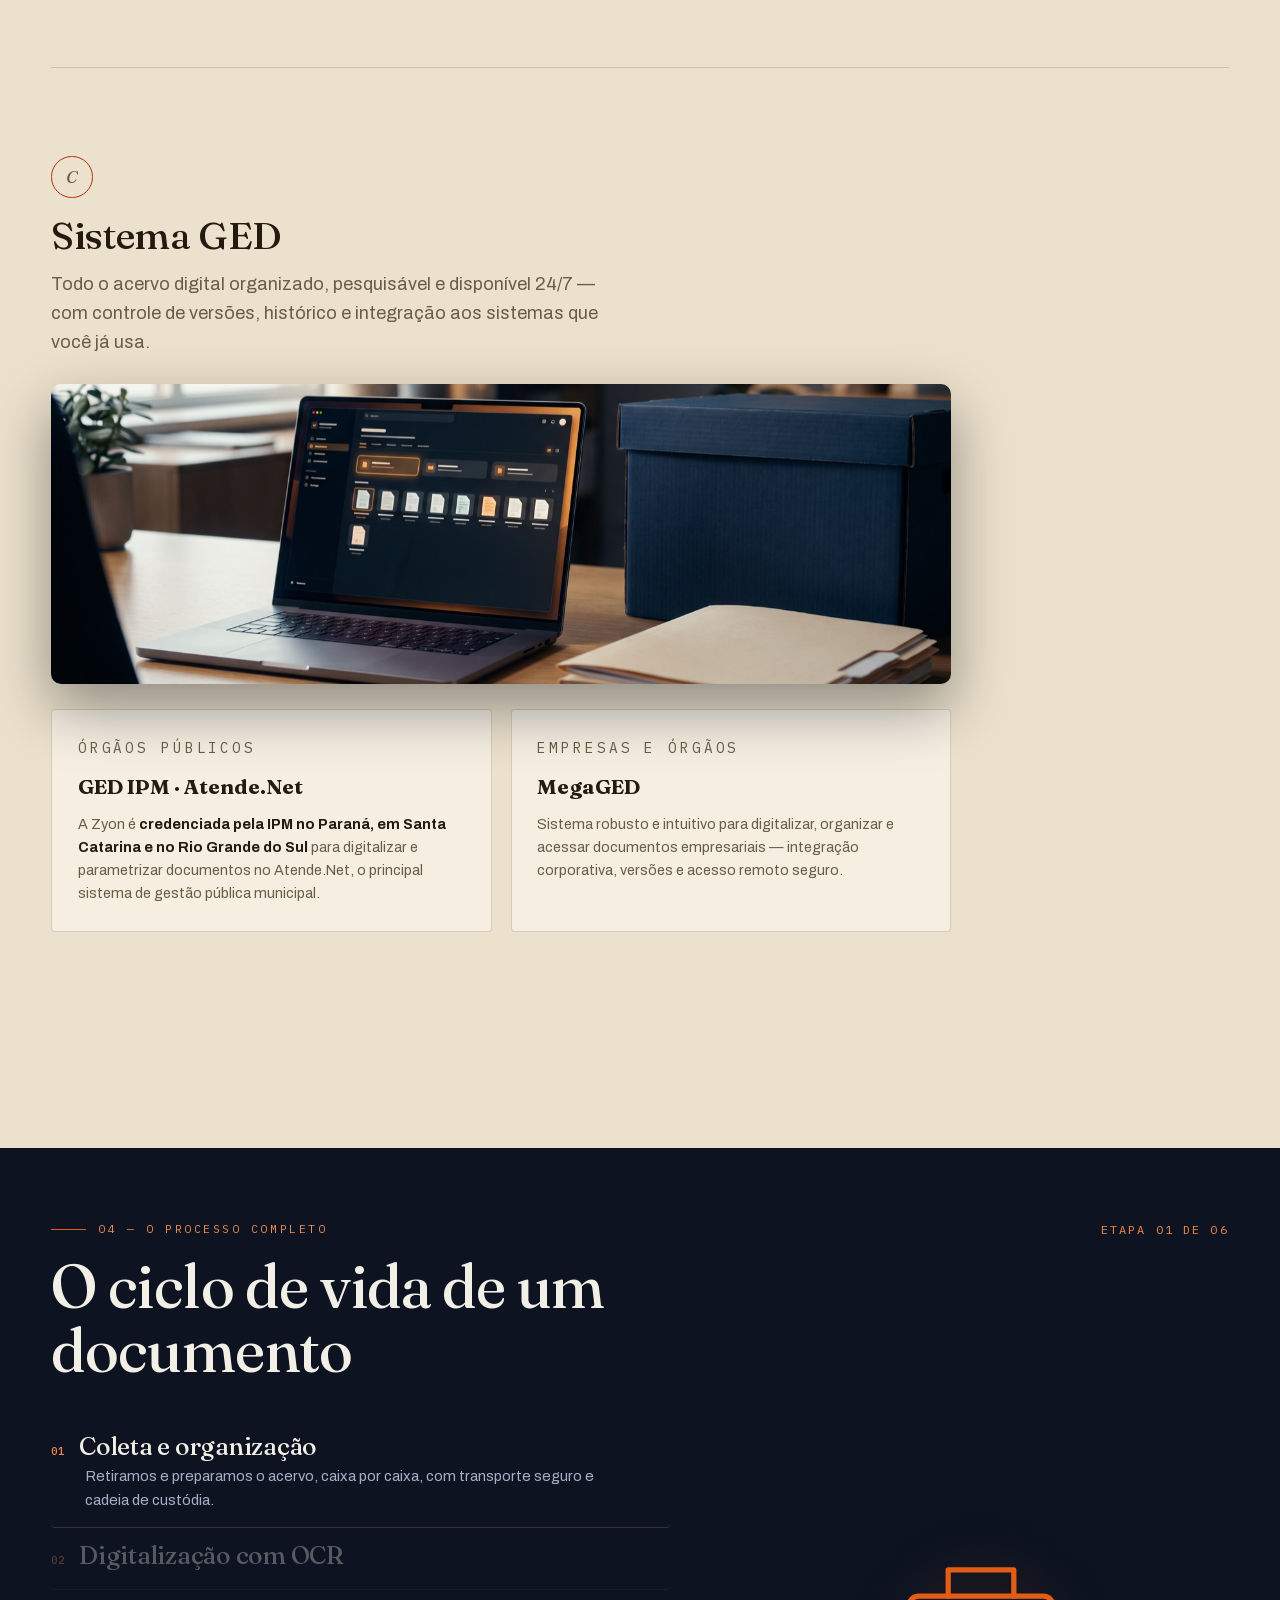
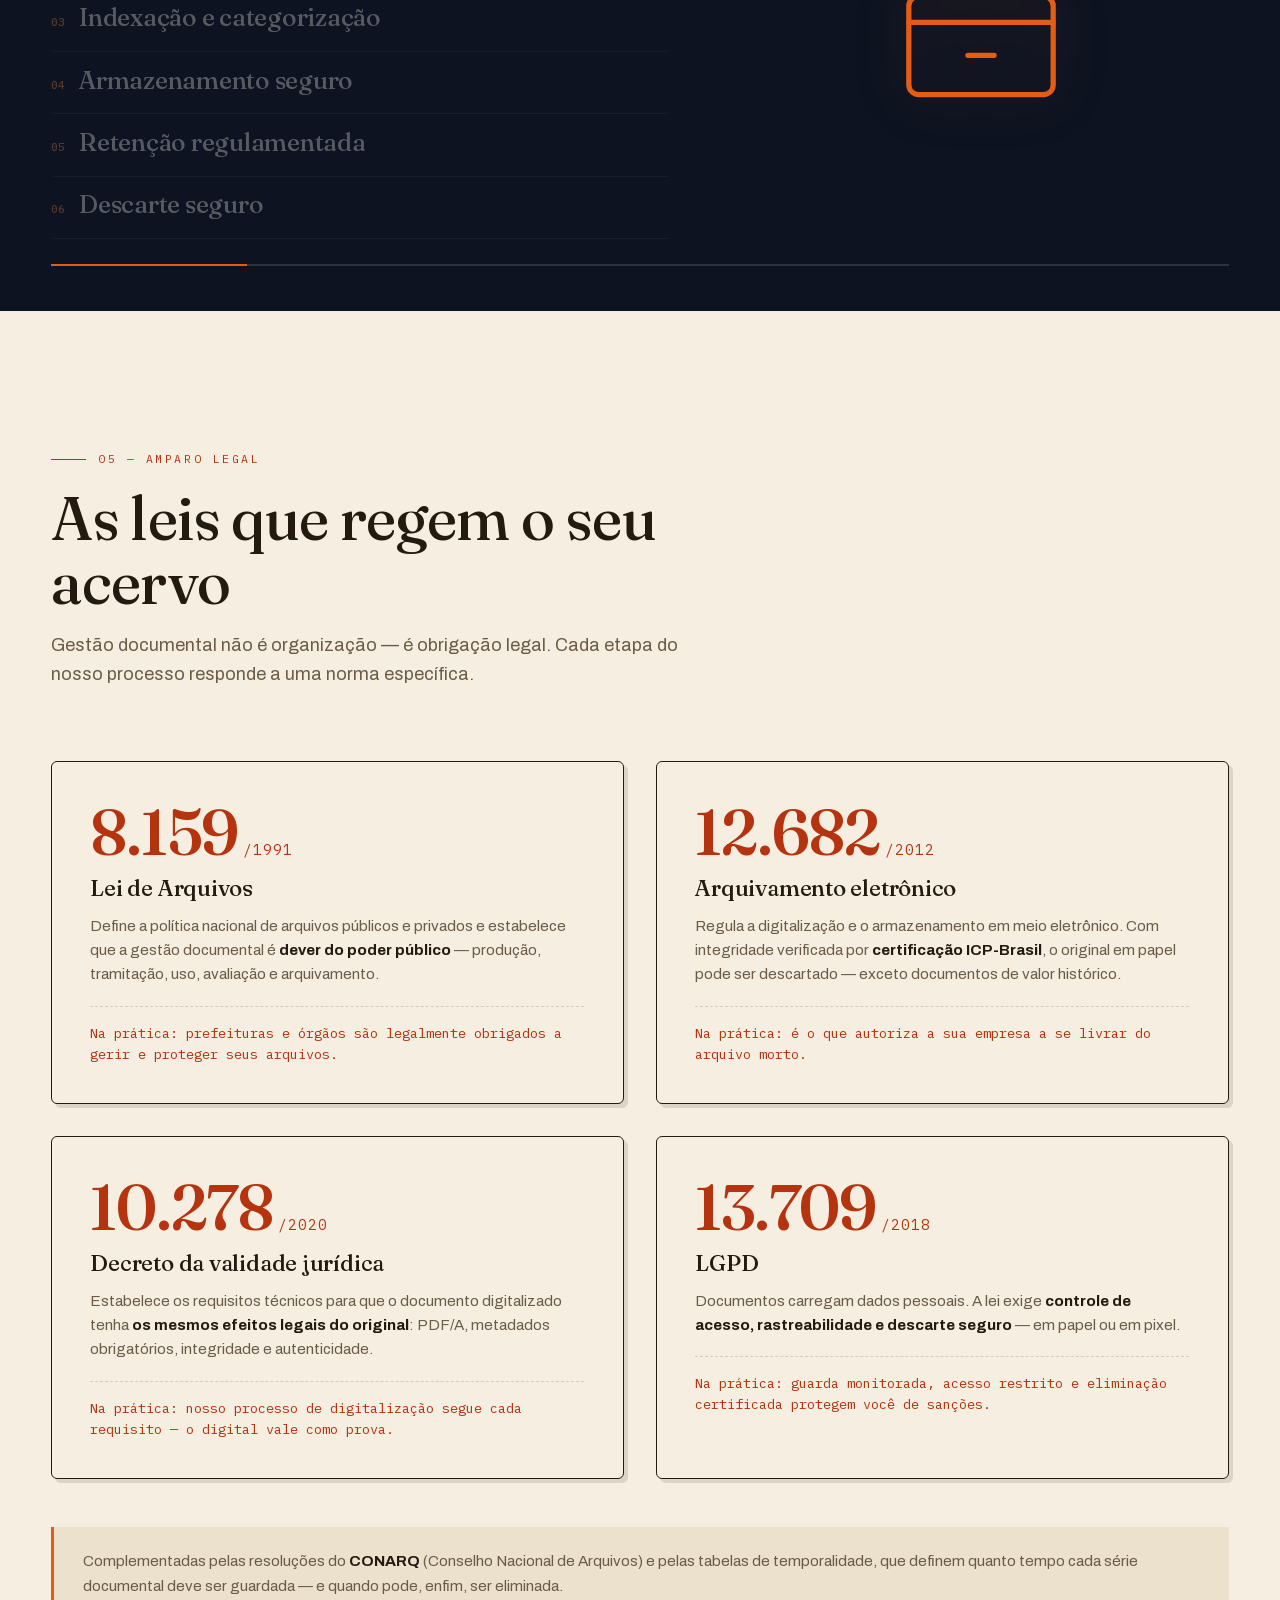
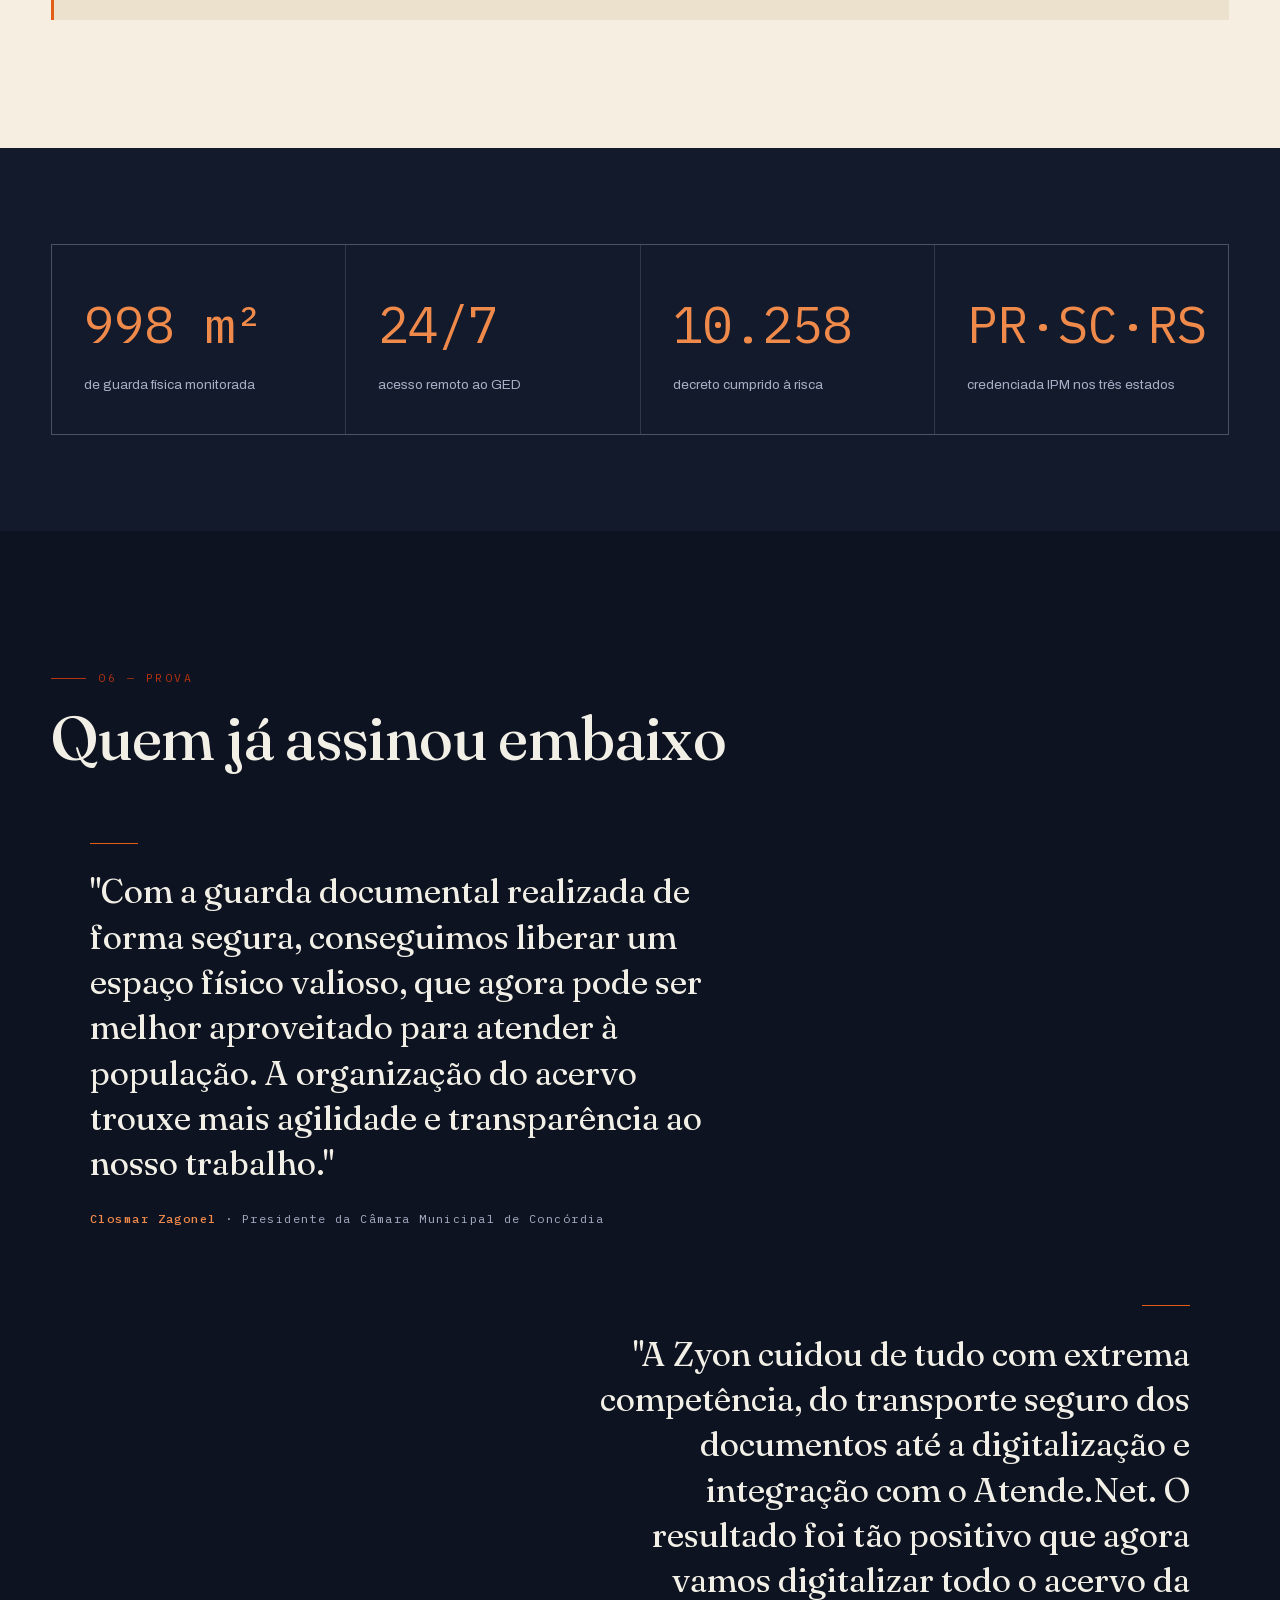
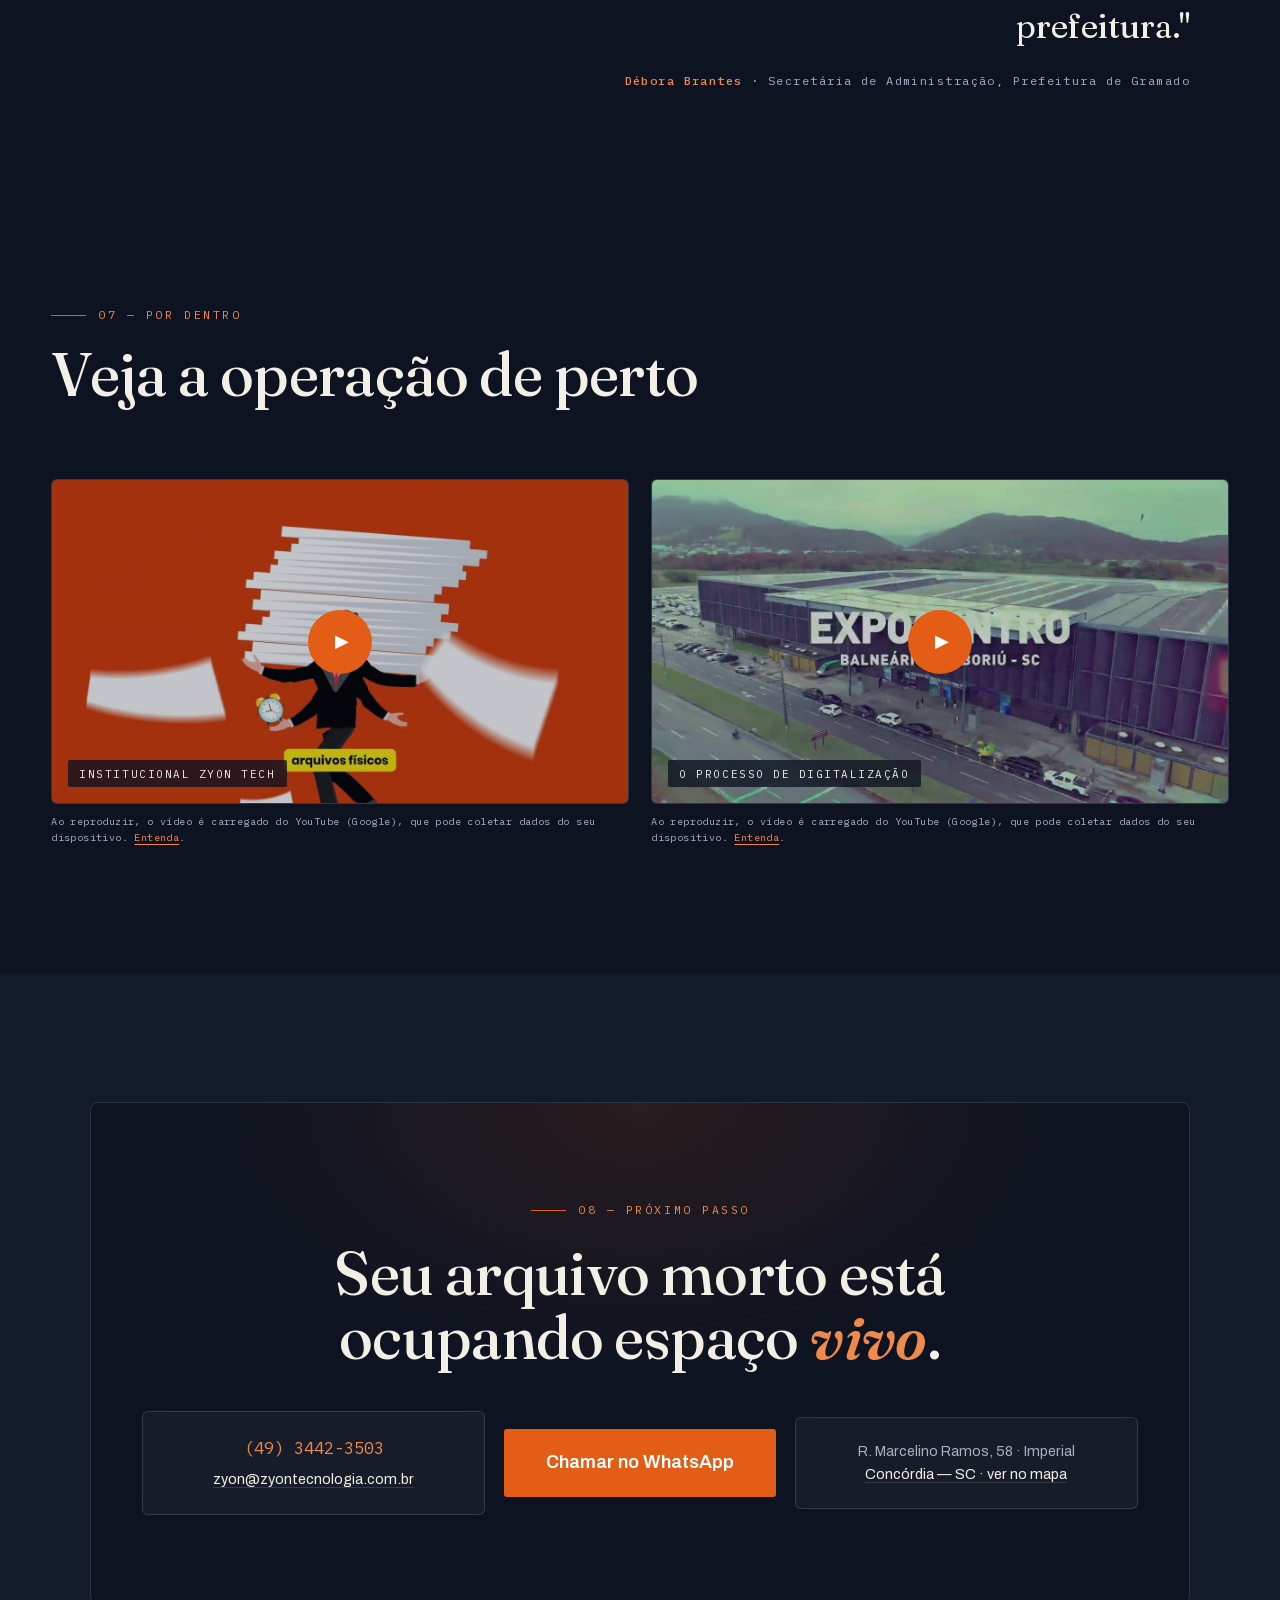
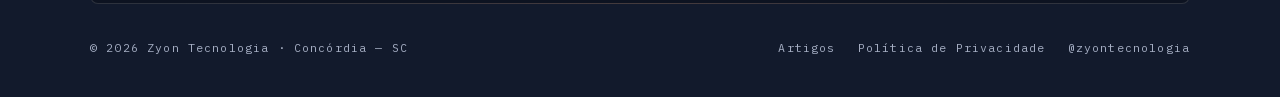
==== commit 39425f76: "fix: cartao social proprio, Artigos no menu, menu mais presente e botao do artigo og:image — a home " ====
--- a/index.html
+++ b/index.html
@@ -11,7 +11,10 @@
 <meta property="og:title" content="Zyon Tech — Seu arquivo morto, vivo de novo.">
 <meta property="og:description" content="Digitalização conforme o Decreto 10.278/2020, guarda documental física e sistema GED para empresas e órgãos públicos. Concórdia — SC.">
 <meta property="og:url" content="https://zyontecnologia.com.br/">
-<meta property="og:image" content="https://zyontecnologia.com.br/assets/thumb-institucional.jpg">
+<meta property="og:image" content="https://zyontecnologia.com.br/assets/og-zyon.jpg">
+<meta property="og:image:width" content="1200">
+<meta property="og:image:height" content="630">
+<meta property="og:image:alt" content="Zyon Tecnologia — Seu arquivo morto, vivo de novo.">
 <meta property="og:site_name" content="Zyon Tecnologia">
 <meta property="og:locale" content="pt_BR">
 <meta name="twitter:card" content="summary_large_image">
@@ -82,6 +85,7 @@
     <a href="#guarda-documental">Guarda física</a>
     <a href="#ged">Sistema GED</a>
     <a href="#legislacao">Legislação</a>
+    <a href="artigos/">Artigos</a>
   </nav>
   <a class="cta cta-mini" href="https://wa.me/554934423503?text=Ol%C3%A1!%20Quero%20falar%20com%20um%20especialista." target="_blank" rel="noopener" aria-label="Falar com um especialista pelo WhatsApp">Falar<span class="cta-longo">&nbsp;com especialista</span></a>
 </header>
--- a/css/style.css
+++ b/css/style.css
@@ -113,22 +113,37 @@
 }
 /* âncoras não pousam atrás do cabeçalho fixo — vale em todos os tamanhos */
 html { scroll-padding-top: calc(var(--h-header) + 12px); }
-.marca { text-decoration: none; display: flex; align-items: center; }
-.marca-assinatura { height: 52px; width: auto; display: block; }   /* assinatura completa em curvas */
+/* flex:none é obrigatório: com 6 links no menu o flex espremia a <img> na
+   horizontal mantendo a altura, quebrando a proporção da marca — o manual
+   manda escalar sempre proporcionalmente, nunca comprimir. */
+.marca { text-decoration: none; display: flex; align-items: center; flex: none; }
+.marca-assinatura { height: 52px; width: auto; display: block; flex: none; }   /* assinatura completa em curvas */
 .marca-curta { height: 34px; width: auto; display: none; }          /* símbolo + nome, no mobile */
 .nav { display: flex; gap: clamp(0.9rem, 1.6vw, 1.6rem); margin-left: auto; }
 .nav a {
-  text-decoration: none; font-size: 0.85rem; color: var(--txt-claro-2);
+  text-decoration: none; font-size: 0.85rem; font-weight: 500;
+  color: var(--txt-claro);        /* era o aço #A6AFC4: em 0.85rem/400 sobre navy
+                                     o texto ficava fino e apagado */
   white-space: nowrap;            /* sem "Guarda / física" em duas linhas */
+  position: relative; padding-bottom: 3px;
   transition: color 0.25s;
 }
+/* afordância: um filete âmbar que cresce a partir da esquerda */
+.nav a::after {
+  content: ""; position: absolute; left: 0; bottom: 0; height: 1.5px; width: 100%;
+  background: var(--ambar); transform: scaleX(0); transform-origin: left;
+  transition: transform 0.28s var(--ease-out);
+}
 .nav a:hover { color: var(--ambar-2); }
+.nav a:hover::after { transform: scaleX(1); }
+.nav a:focus-visible { outline: 2px solid var(--ambar-2); outline-offset: 3px; border-radius: 1px; }
 
 /* Faixa apertada: logo grande + 5 links + CTA no mesmo eixo, sem quebrar em 2 linhas */
-@media (min-width: 961px) and (max-width: 1080px) {
-  .marca-assinatura { height: 46px; }
-  .nav { gap: 0.9rem; }
-  .nav a { font-size: 0.8rem; }
+@media (min-width: 961px) and (max-width: 1180px) {
+  .marca-assinatura { height: 44px; }
+  .nav { gap: 0.75rem; }
+  .nav a { font-size: 0.78rem; }
+  .topo { gap: 1.1rem; }
   .topo .cta { padding: 0.7rem 1.1rem; font-size: 0.85rem; white-space: nowrap; }
 }
 
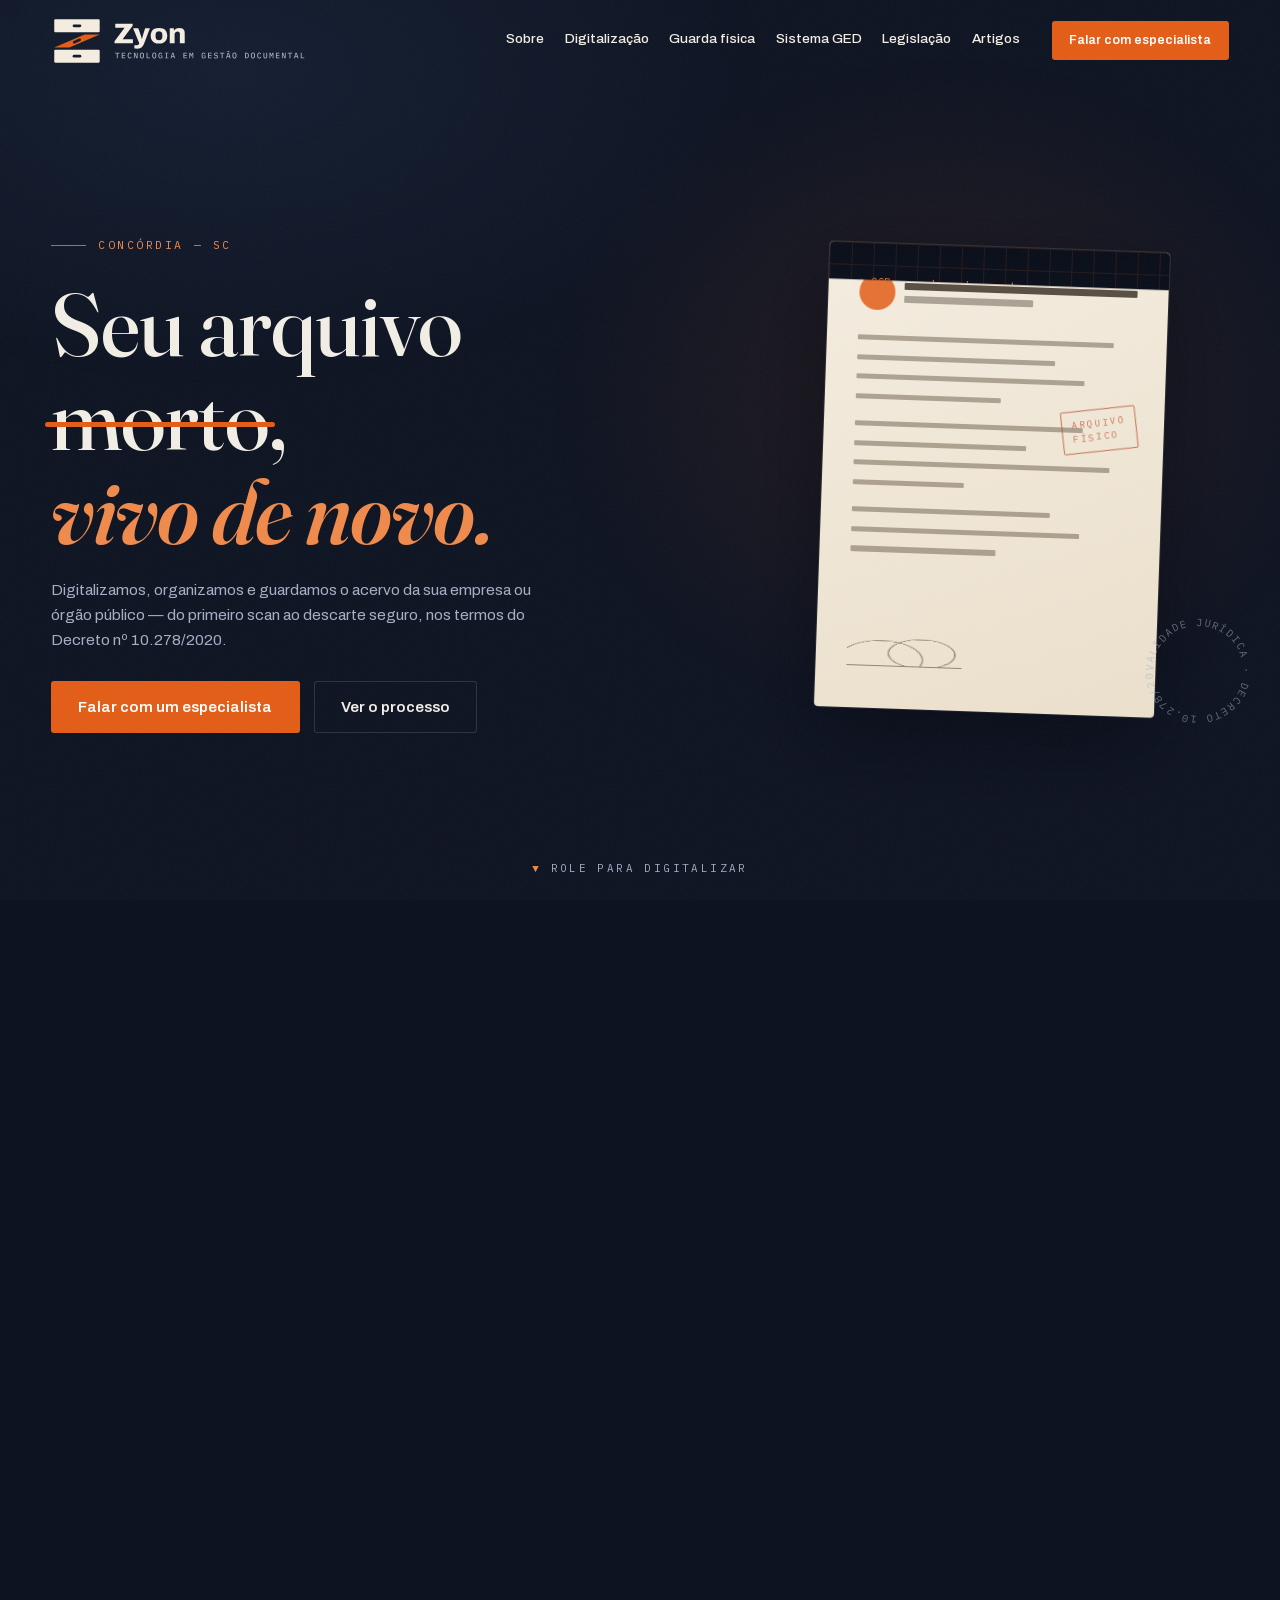
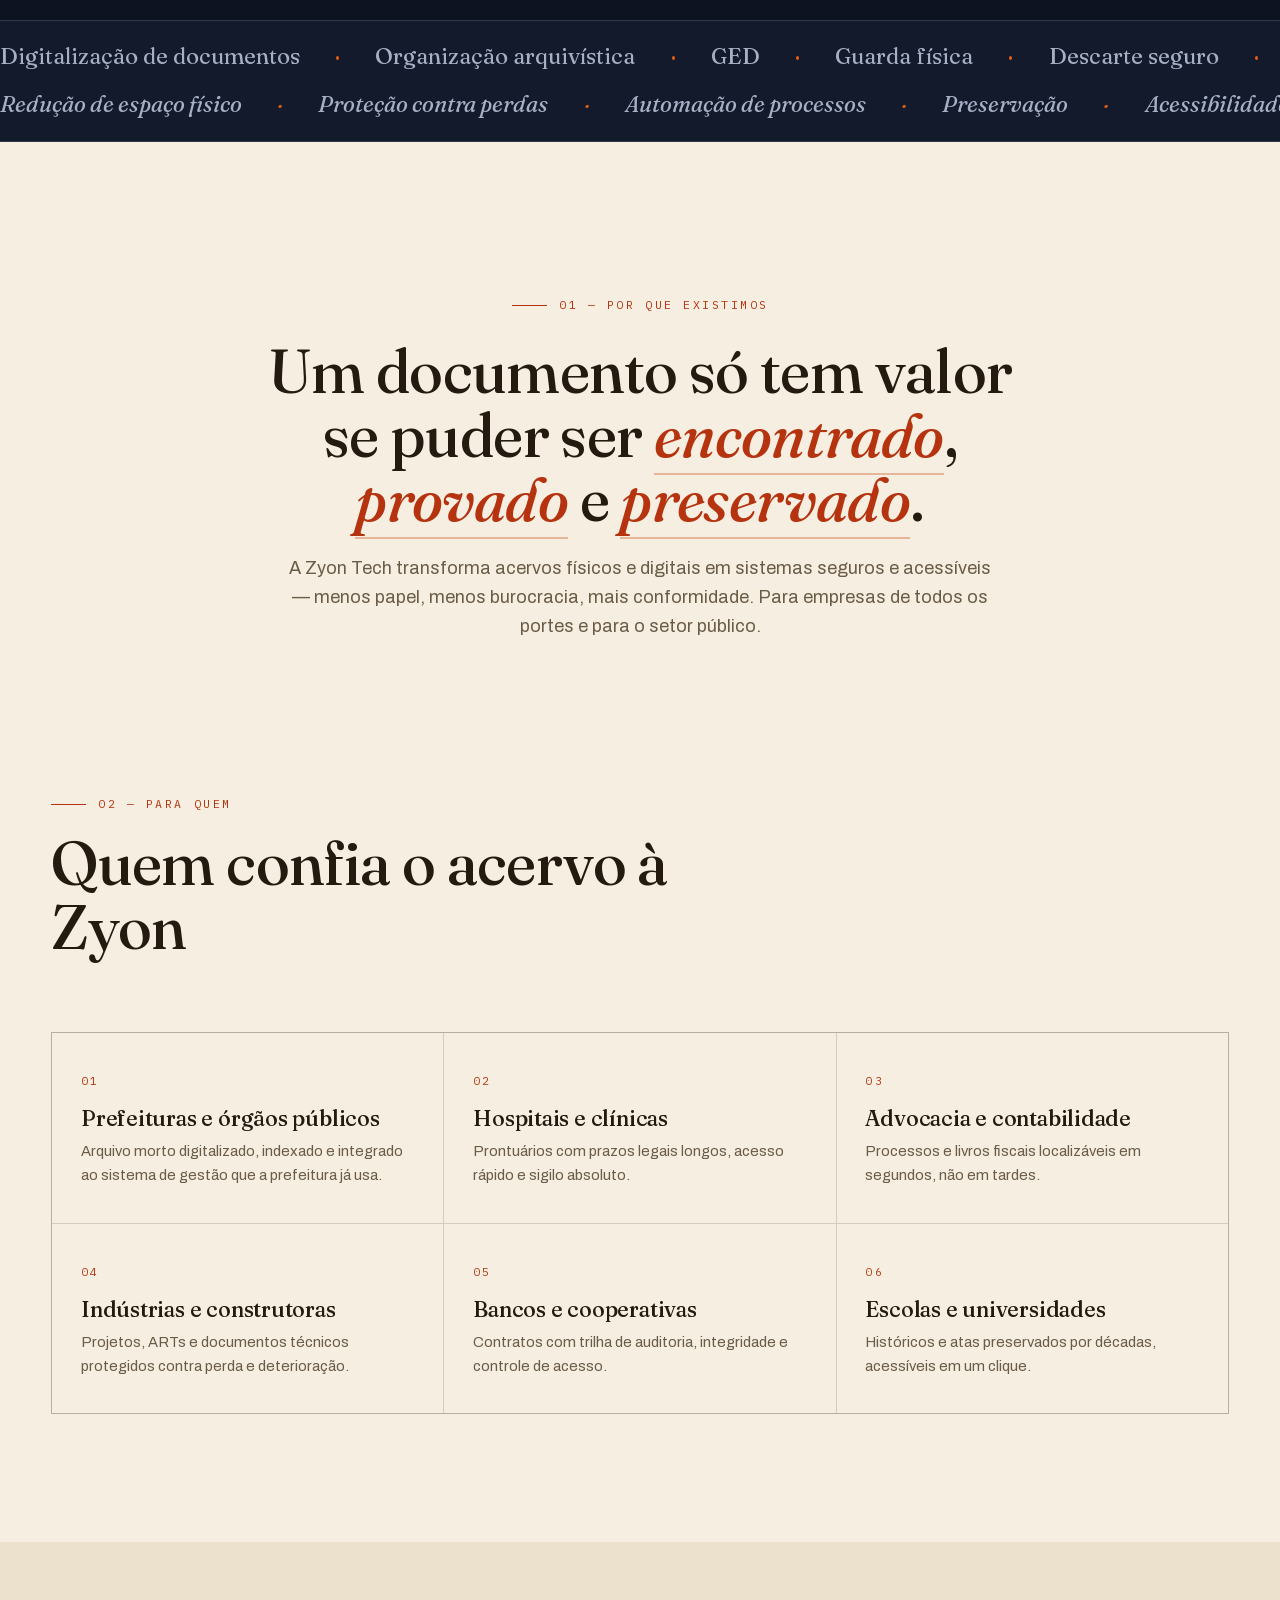
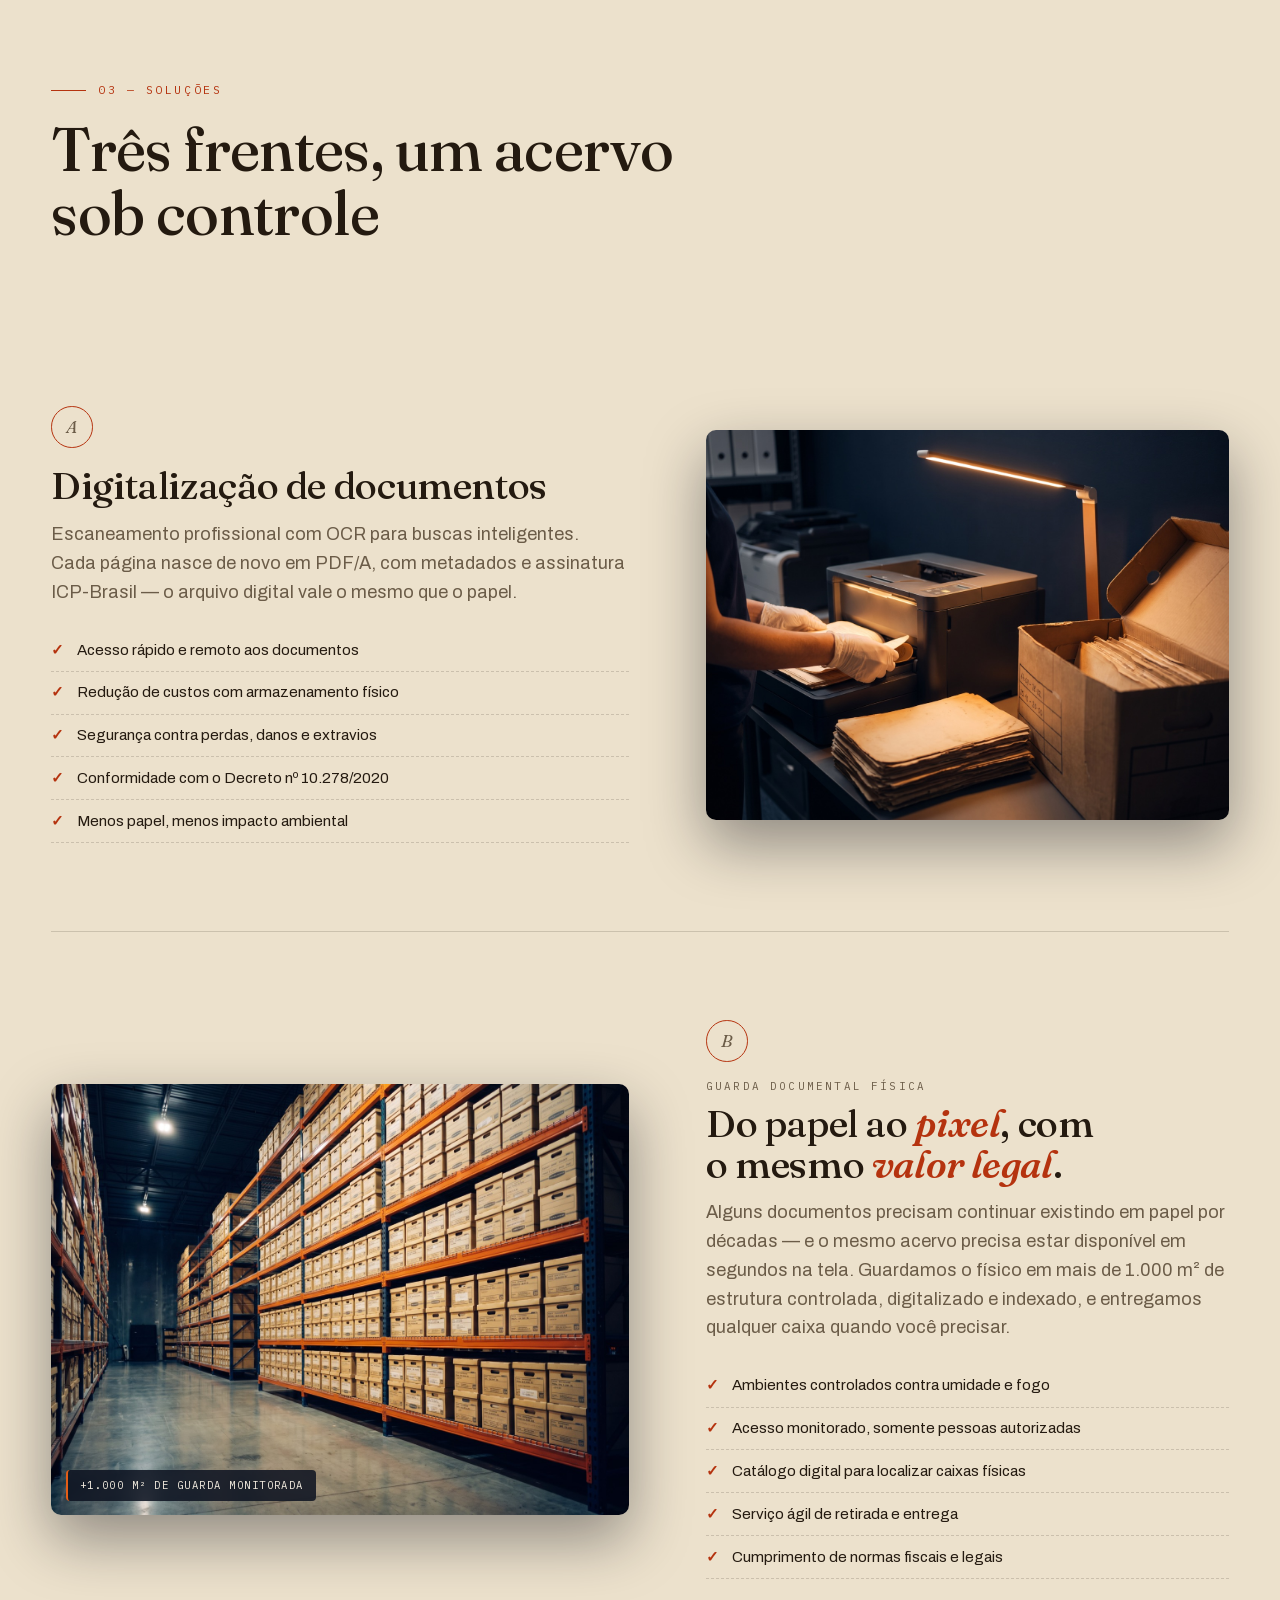
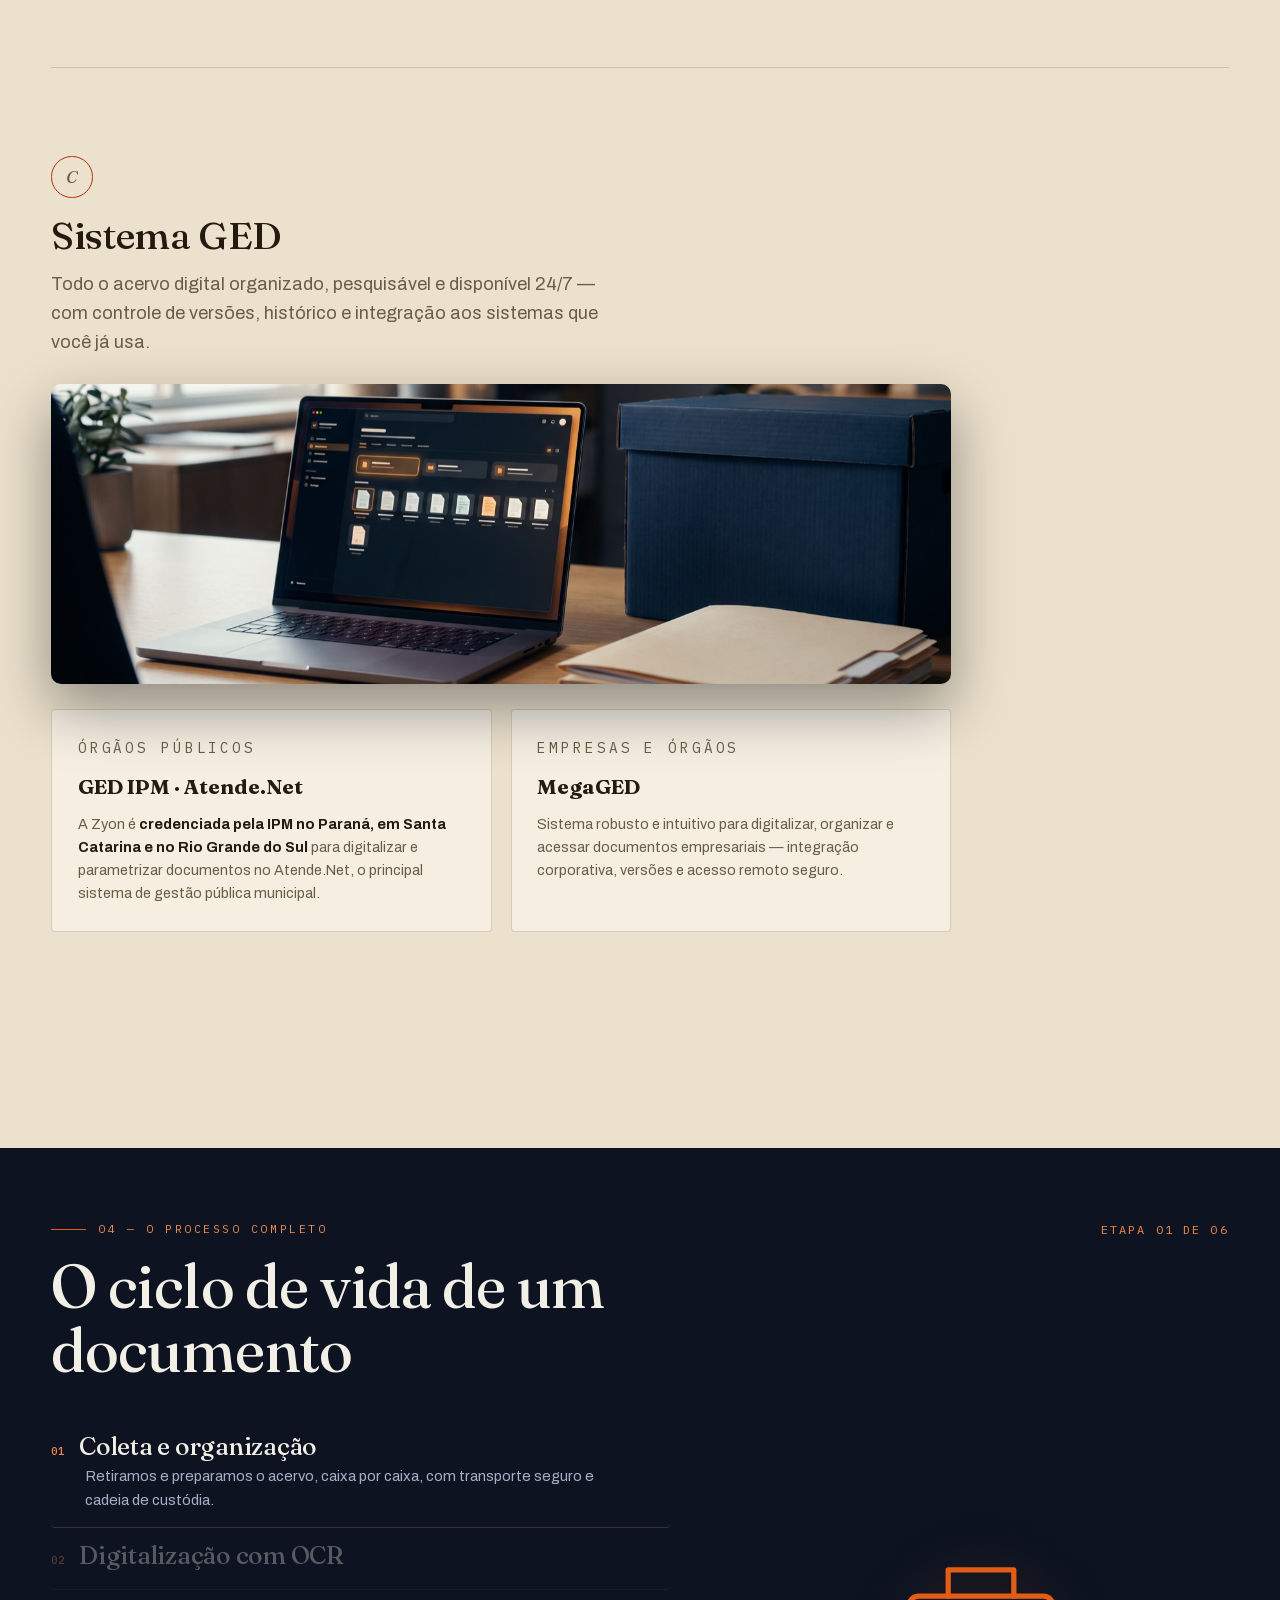
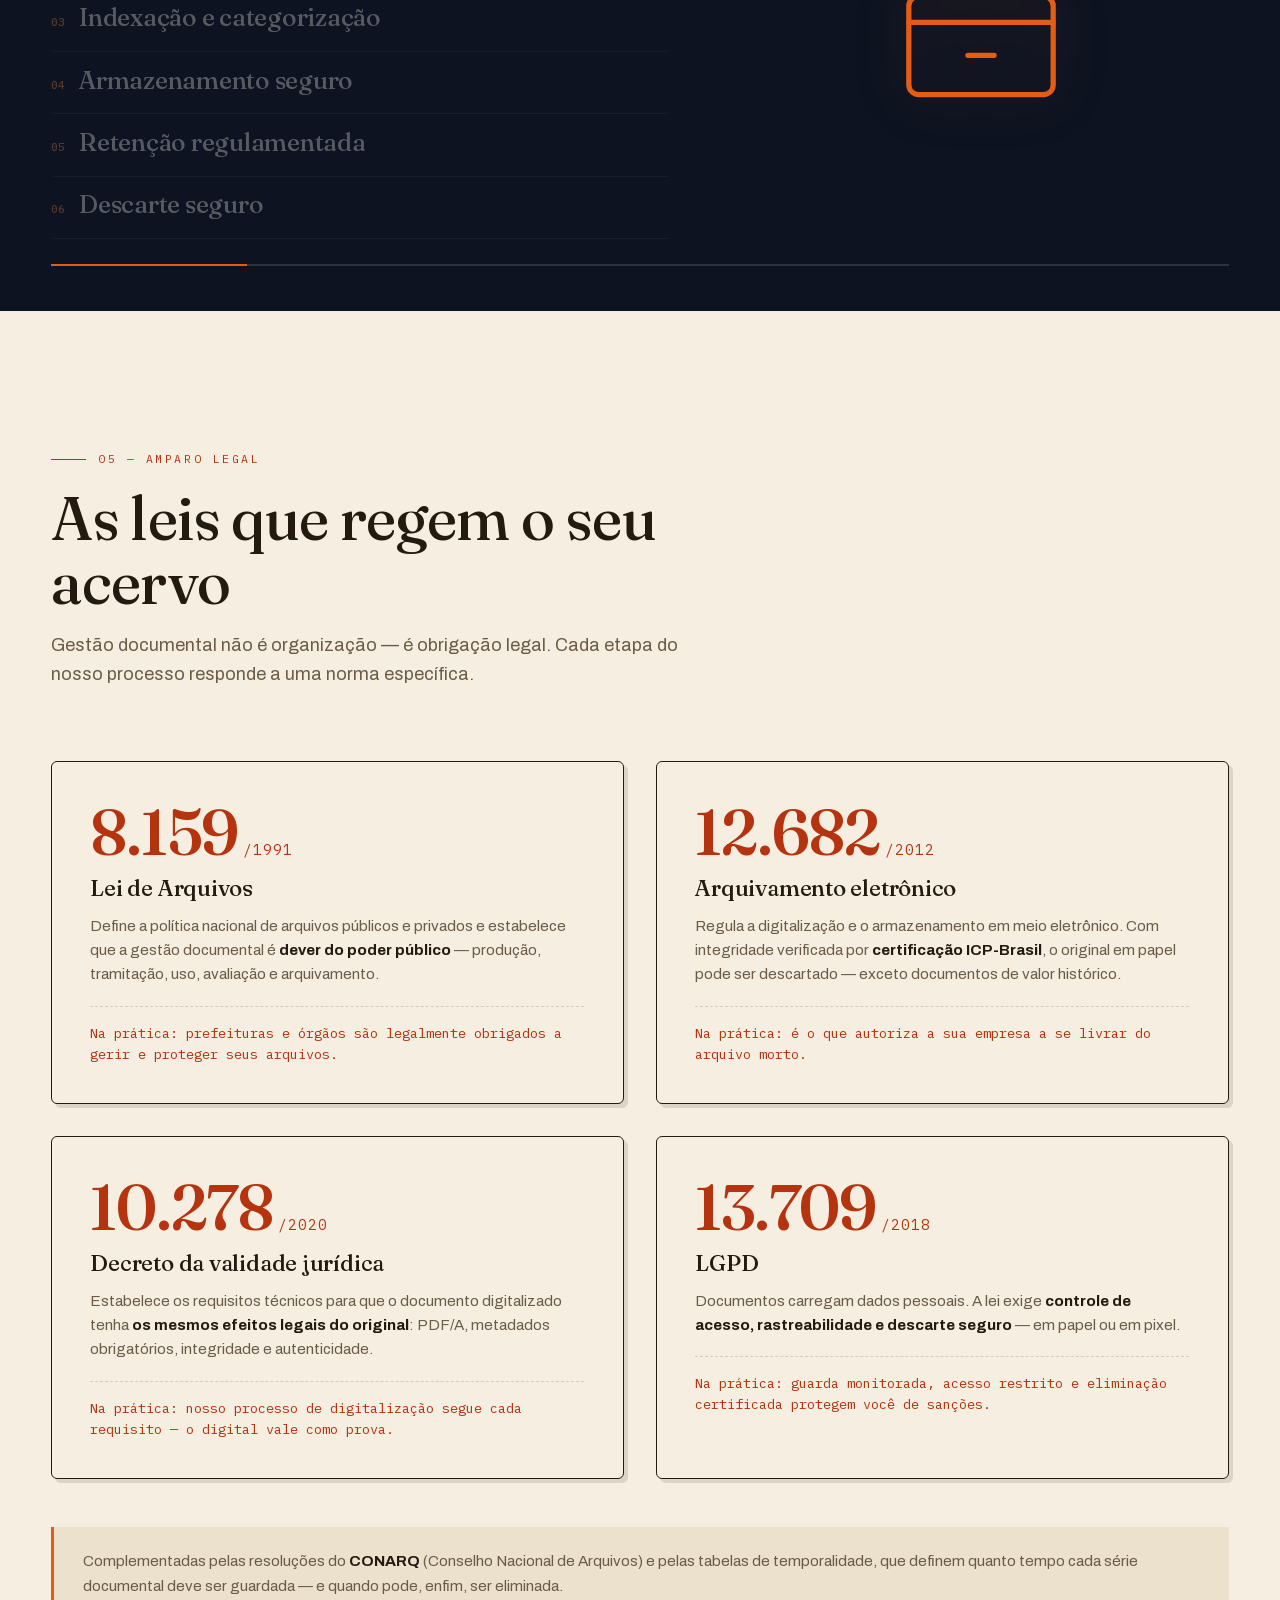
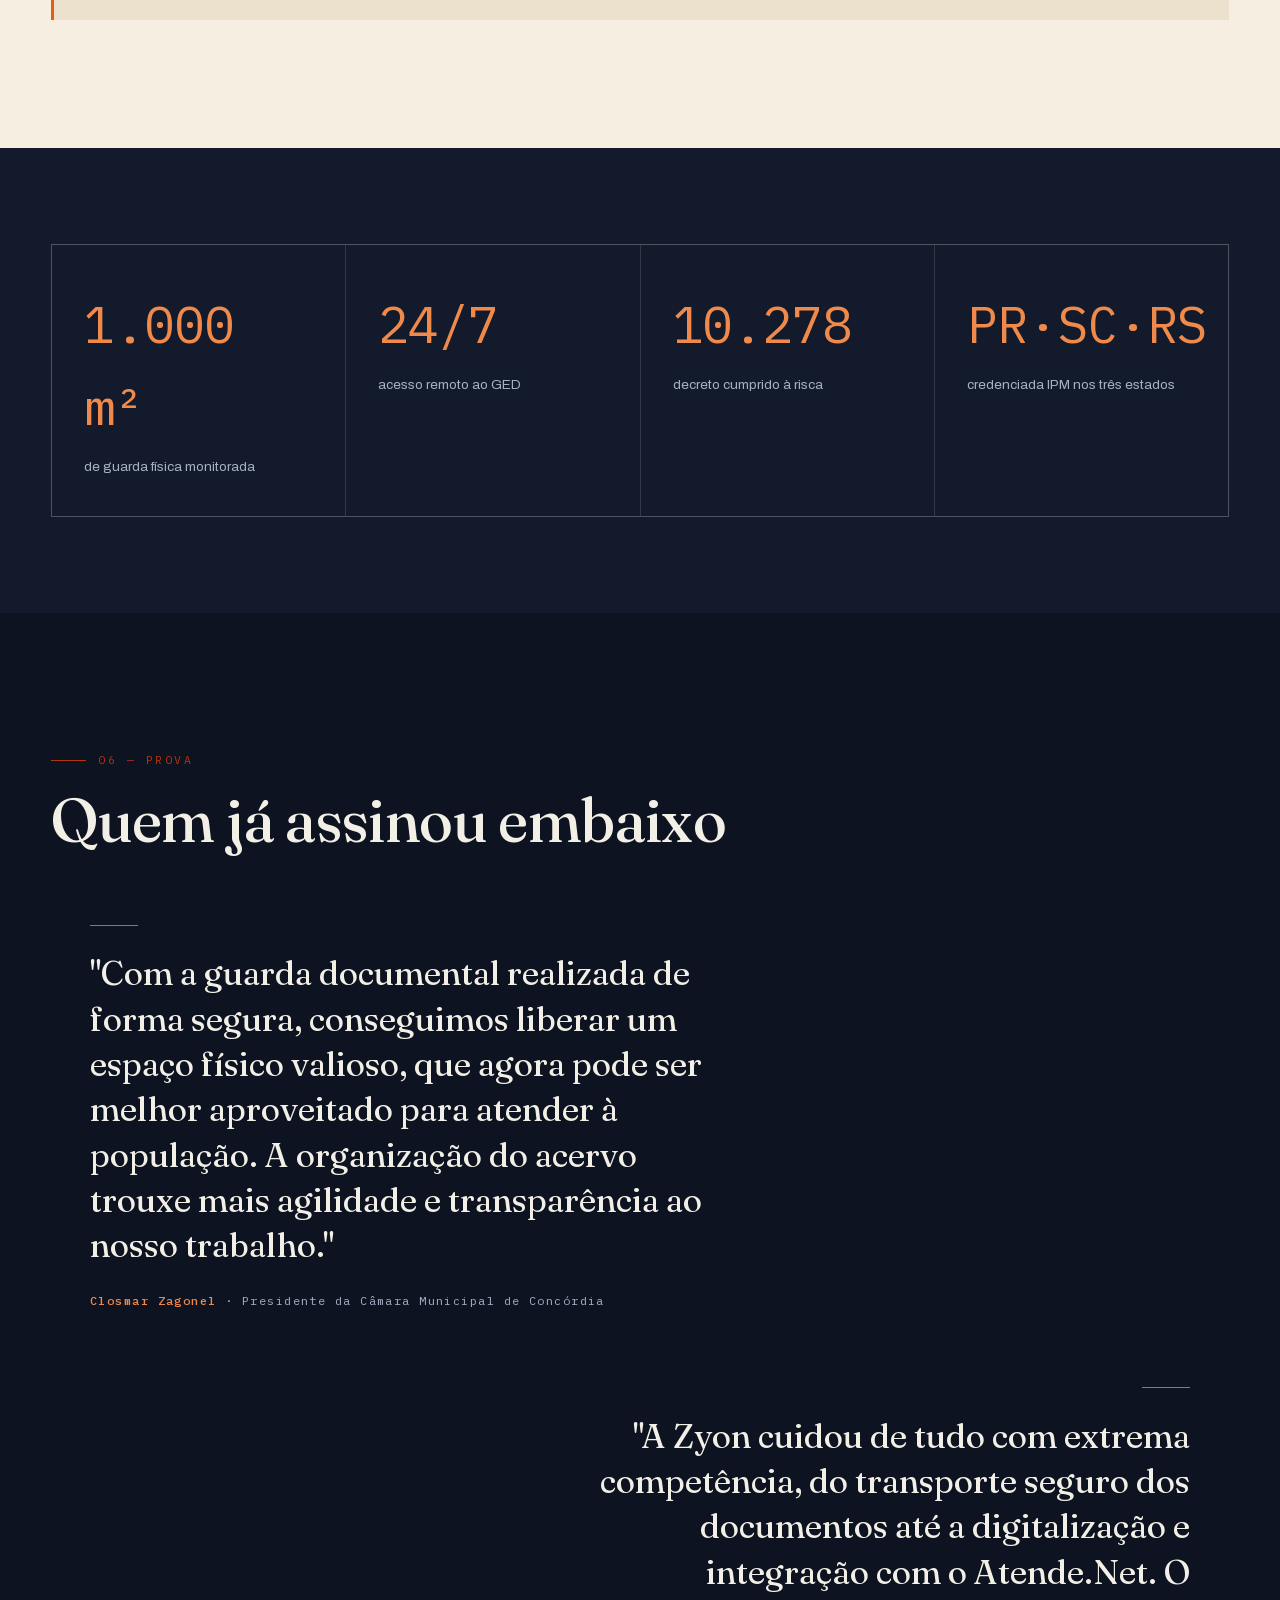
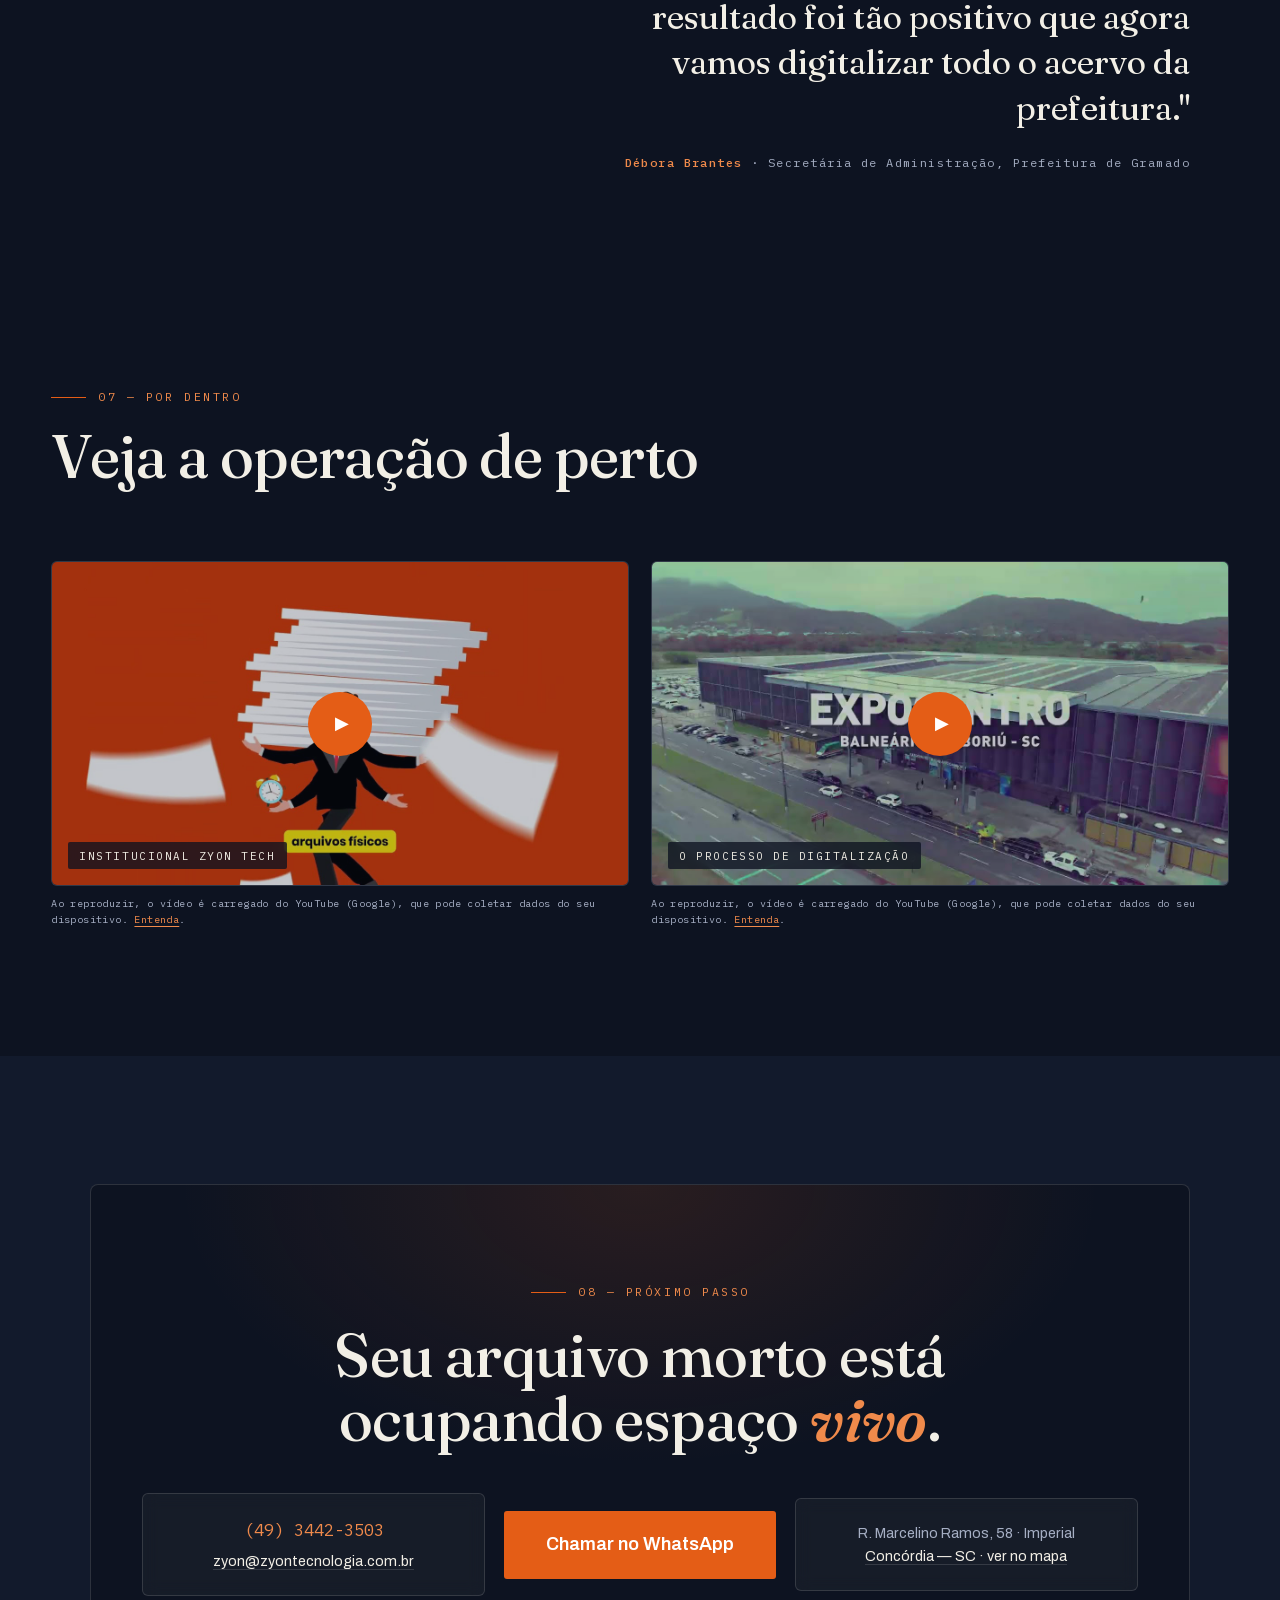
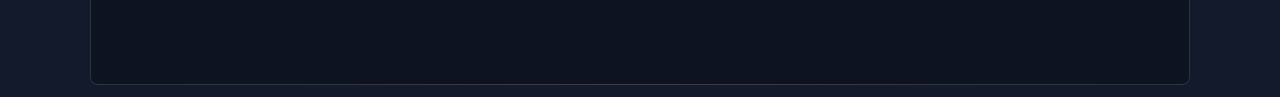
==== commit e2c18ec1: "fix: favicon PNG deformado e cache-buster que eu deixei de girar Duas causas distintas, e nenhuma er" ====
--- a/index.html
+++ b/index.html
@@ -18,12 +18,12 @@
 <meta property="og:site_name" content="Zyon Tecnologia">
 <meta property="og:locale" content="pt_BR">
 <meta name="twitter:card" content="summary_large_image">
-<link rel="icon" href="/favicon.svg" type="image/svg+xml">
-<link rel="icon" href="/favicon-32.png" sizes="32x32" type="image/png">
-<link rel="apple-touch-icon" href="/apple-touch-icon.png">
-<link rel="preload" href="assets/fonts/fonts.css?v=202609031831" as="style">
-<link rel="stylesheet" href="assets/fonts/fonts.css?v=202609031831">
-<link rel="stylesheet" href="css/style.css?v=202609031831">
+<link rel="icon" href="/favicon.svg?v=20260904091026" type="image/svg+xml">
+<link rel="icon" href="/favicon-32.png?v=20260904091026" sizes="32x32" type="image/png">
+<link rel="apple-touch-icon" href="/apple-touch-icon.png?v=20260904091026">
+<link rel="preload" href="assets/fonts/fonts.css?v=20260904091026" as="style">
+<link rel="stylesheet" href="assets/fonts/fonts.css?v=20260904091026">
+<link rel="stylesheet" href="css/style.css?v=20260904091026">
 <script type="application/ld+json">
 {
  "@context": "https://schema.org",
@@ -443,6 +443,6 @@
   </footer>
 </section>
 
-<script src="js/main.js?v=202609031831" defer></script>
+<script src="js/main.js?v=20260904091026" defer></script>
 </body>
 </html>
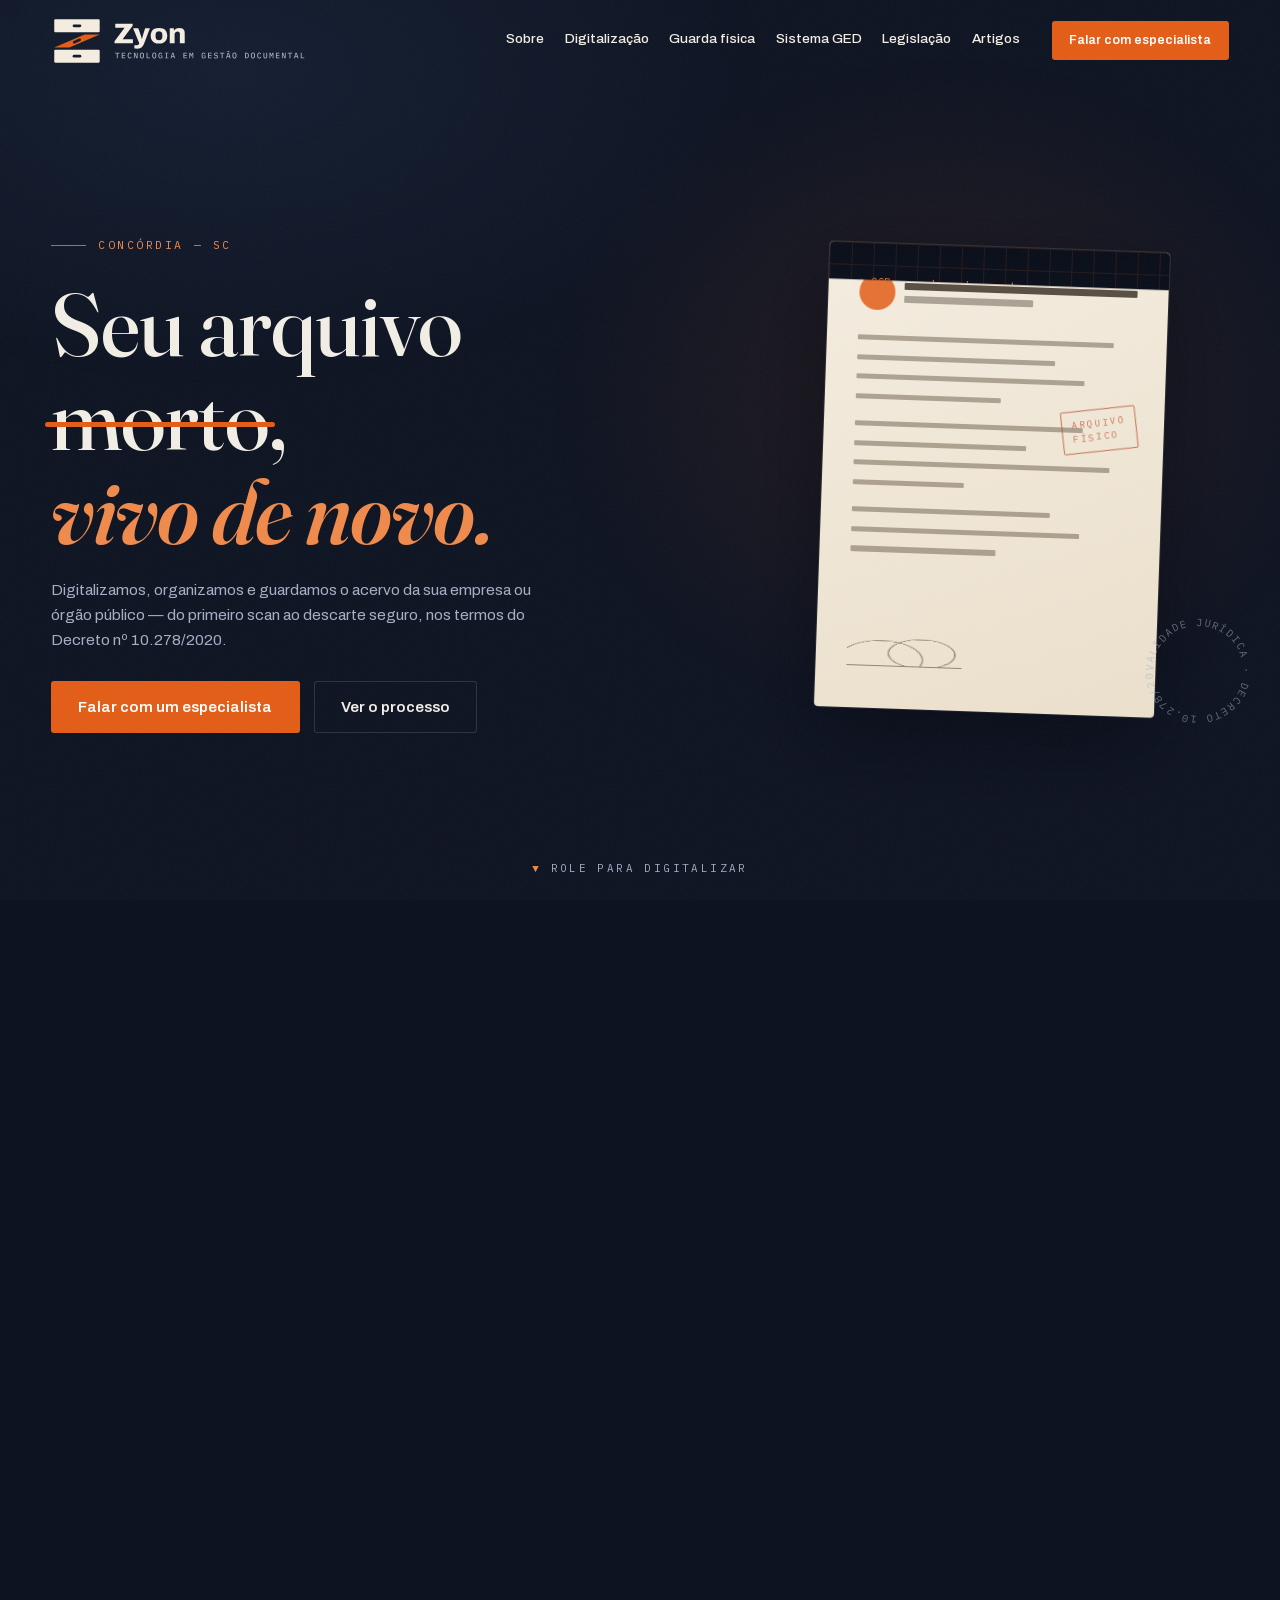
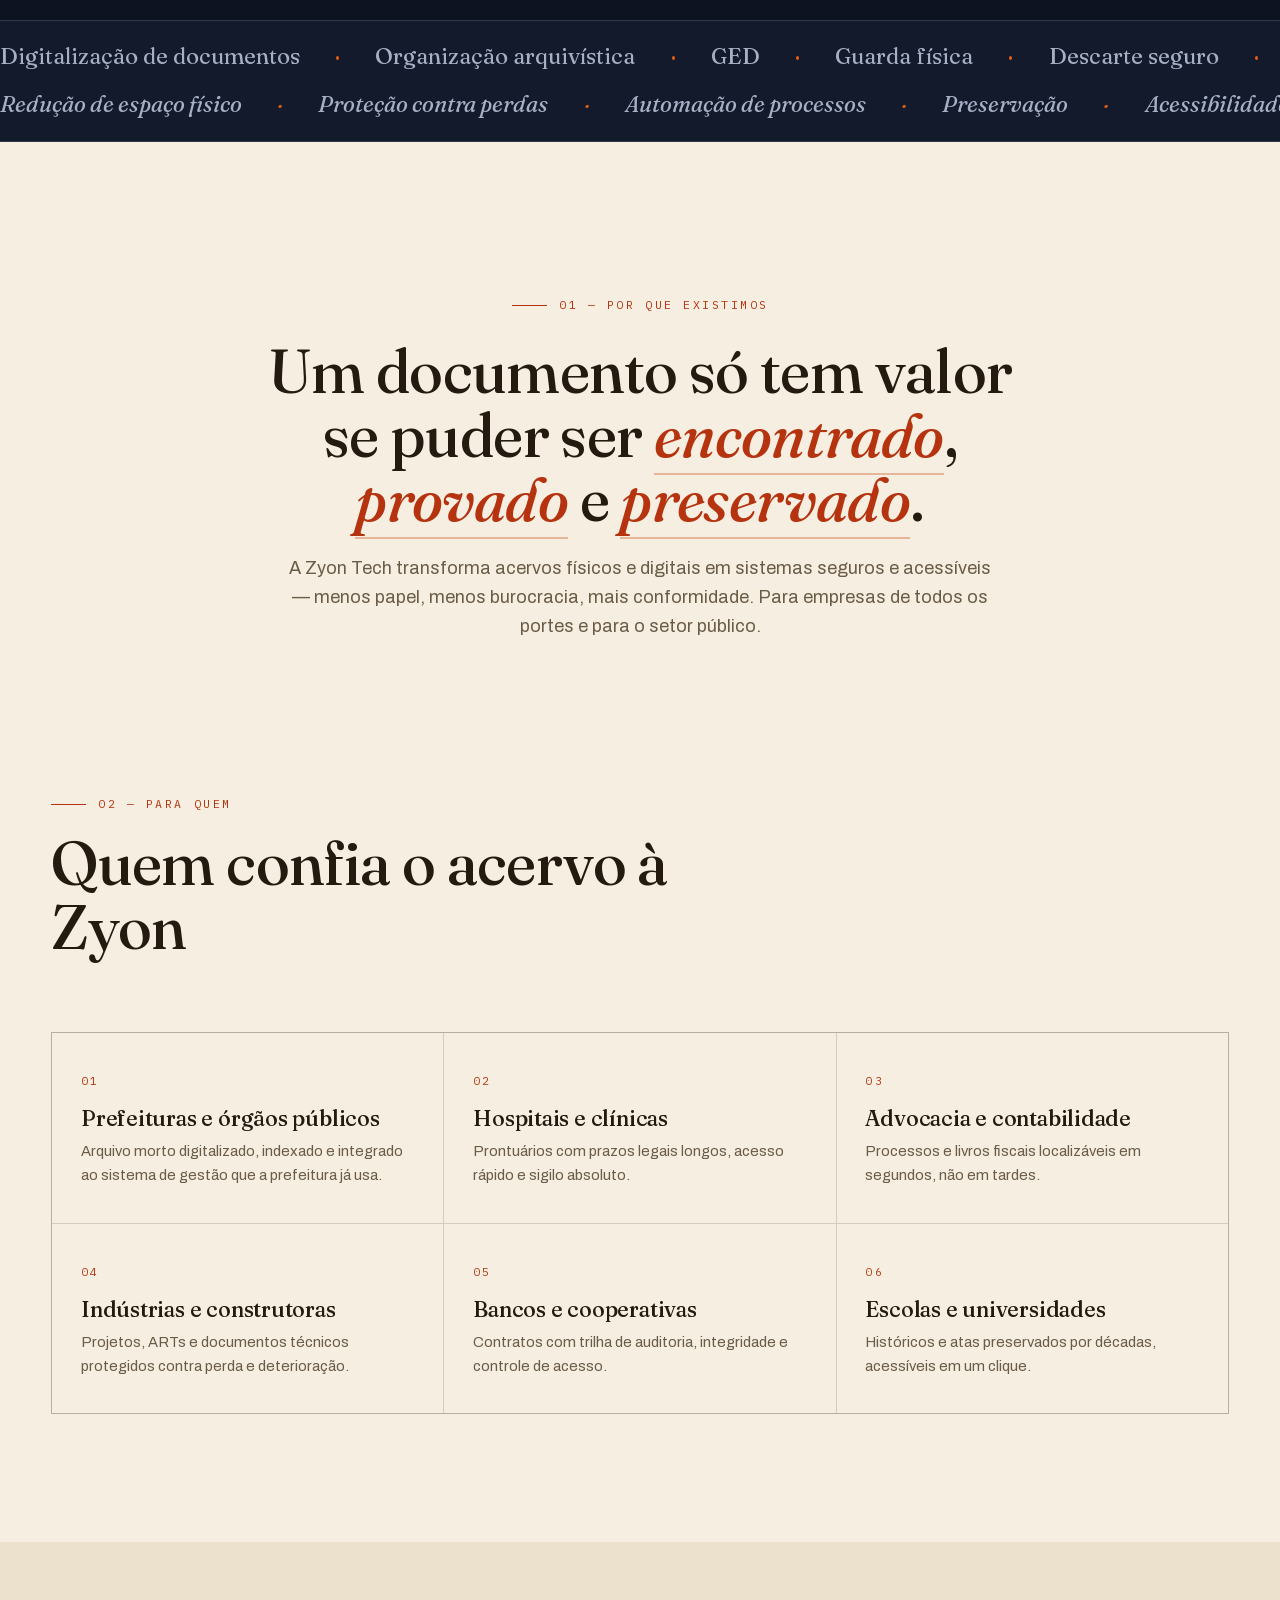
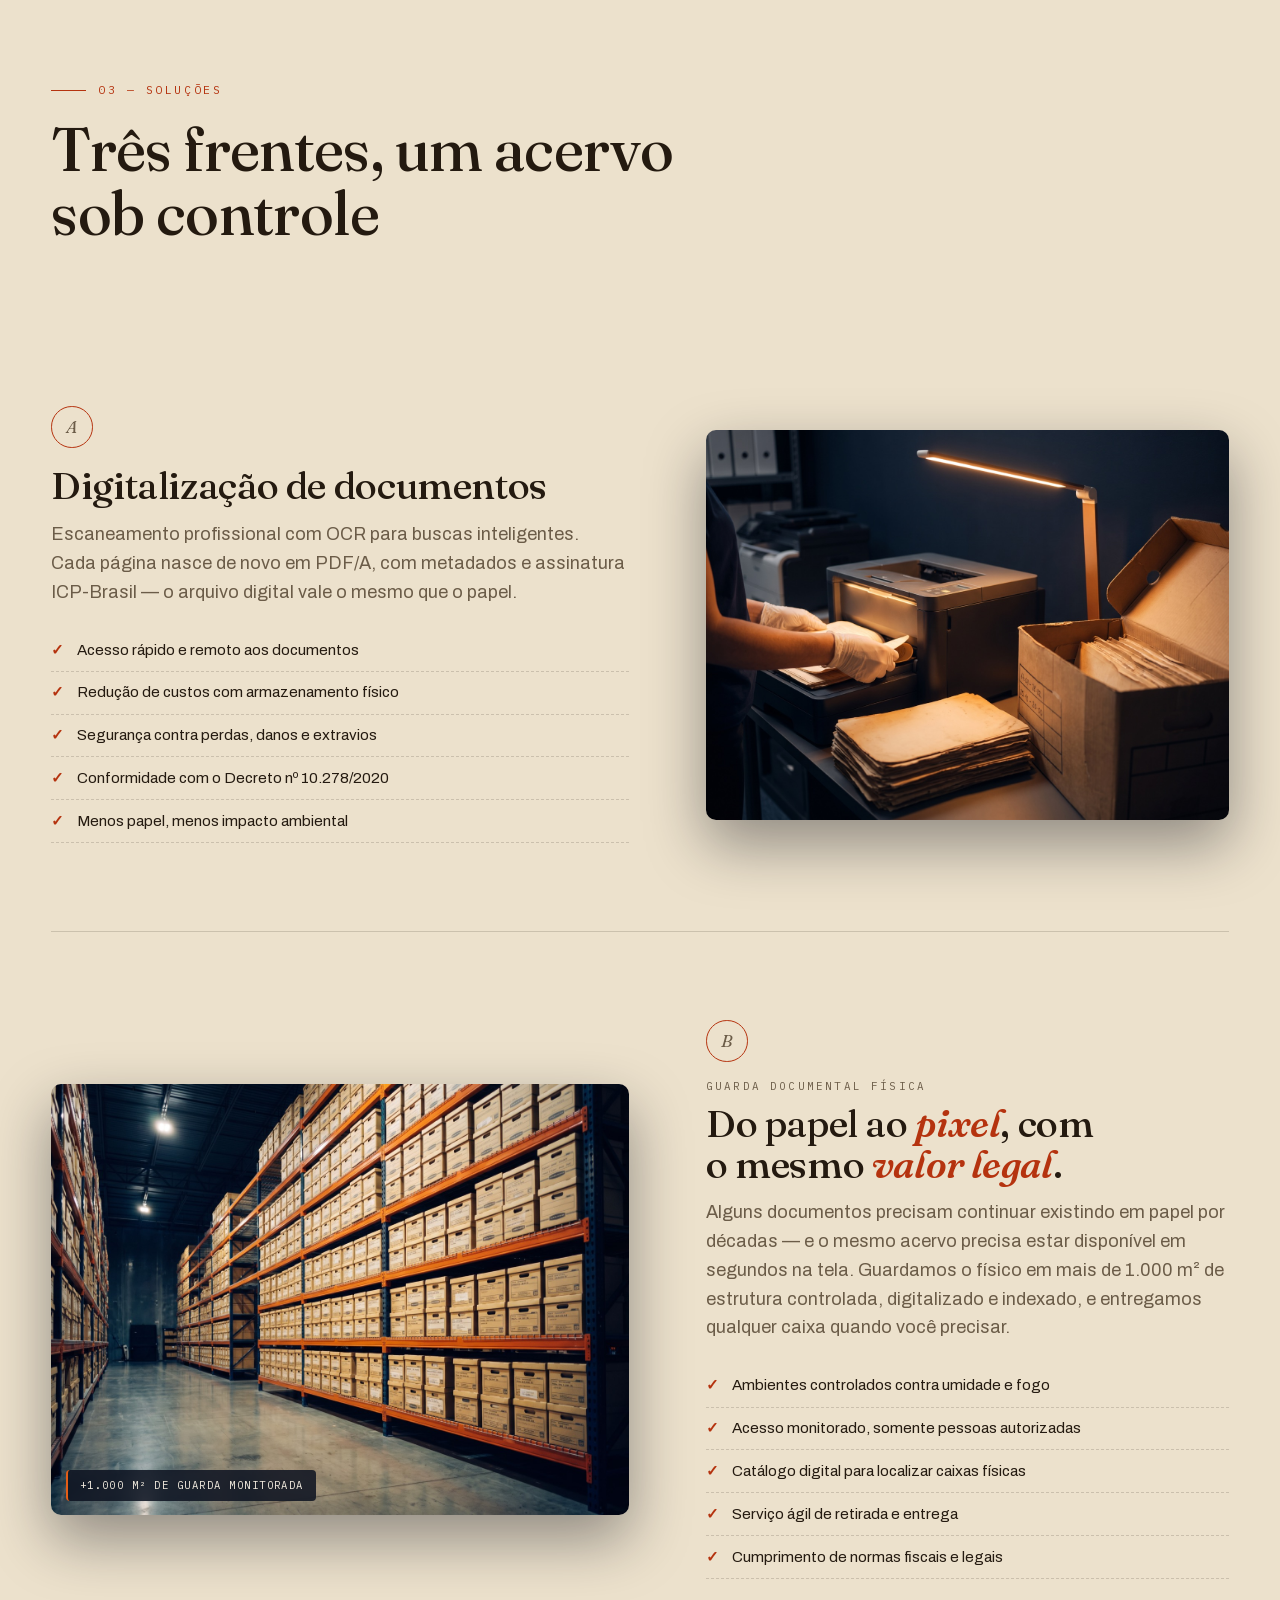
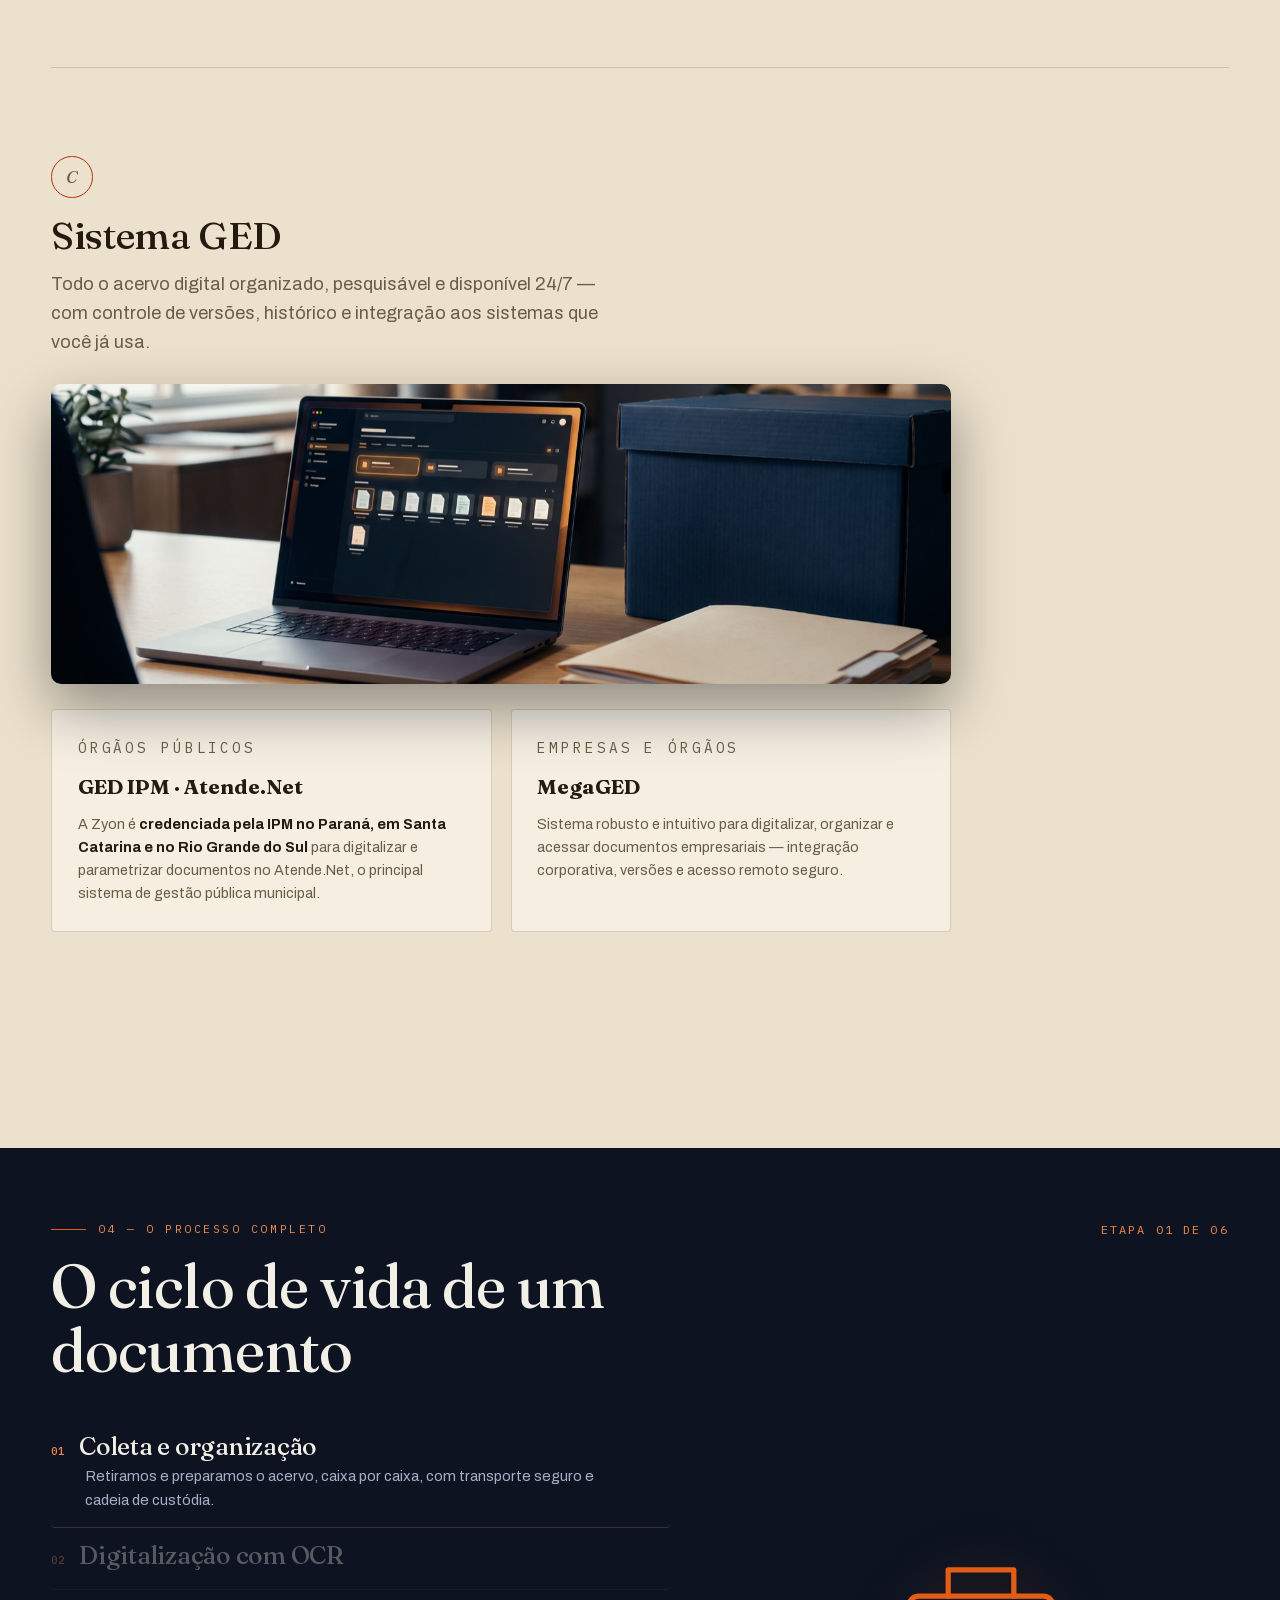
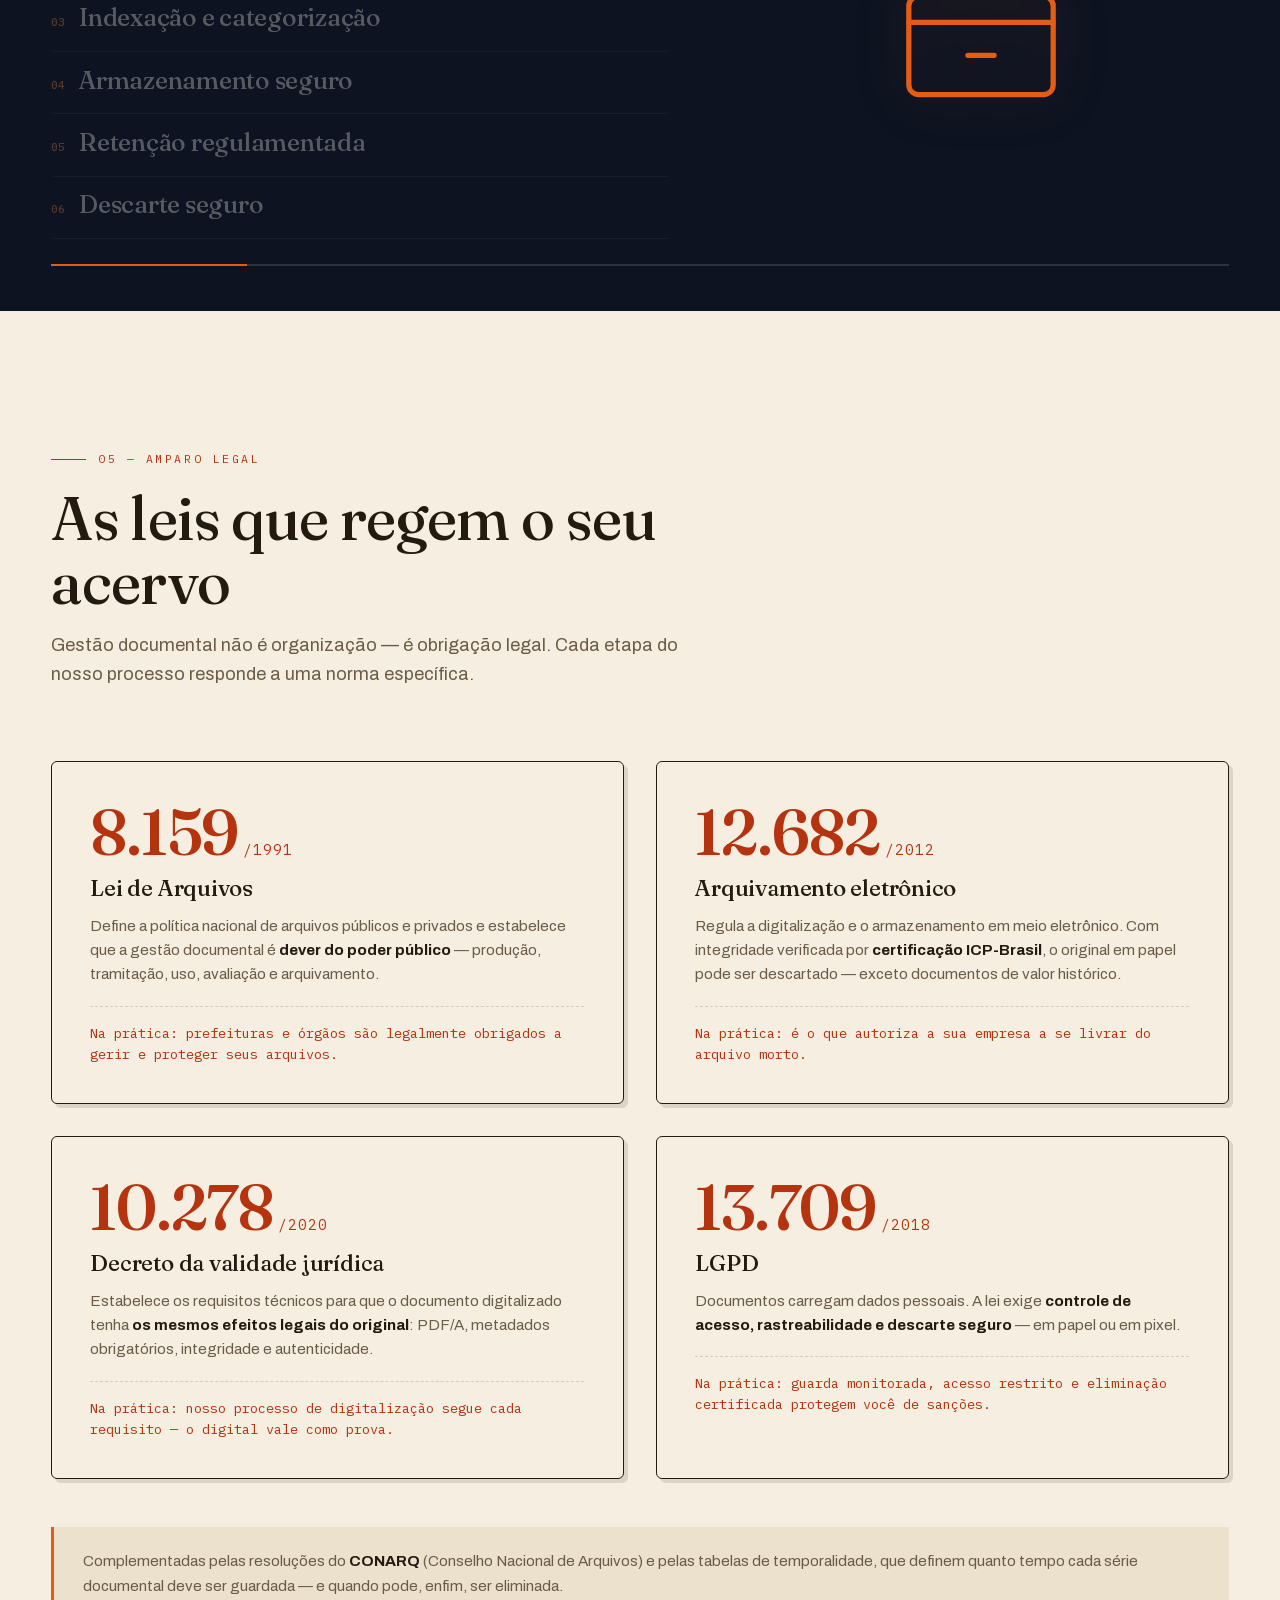
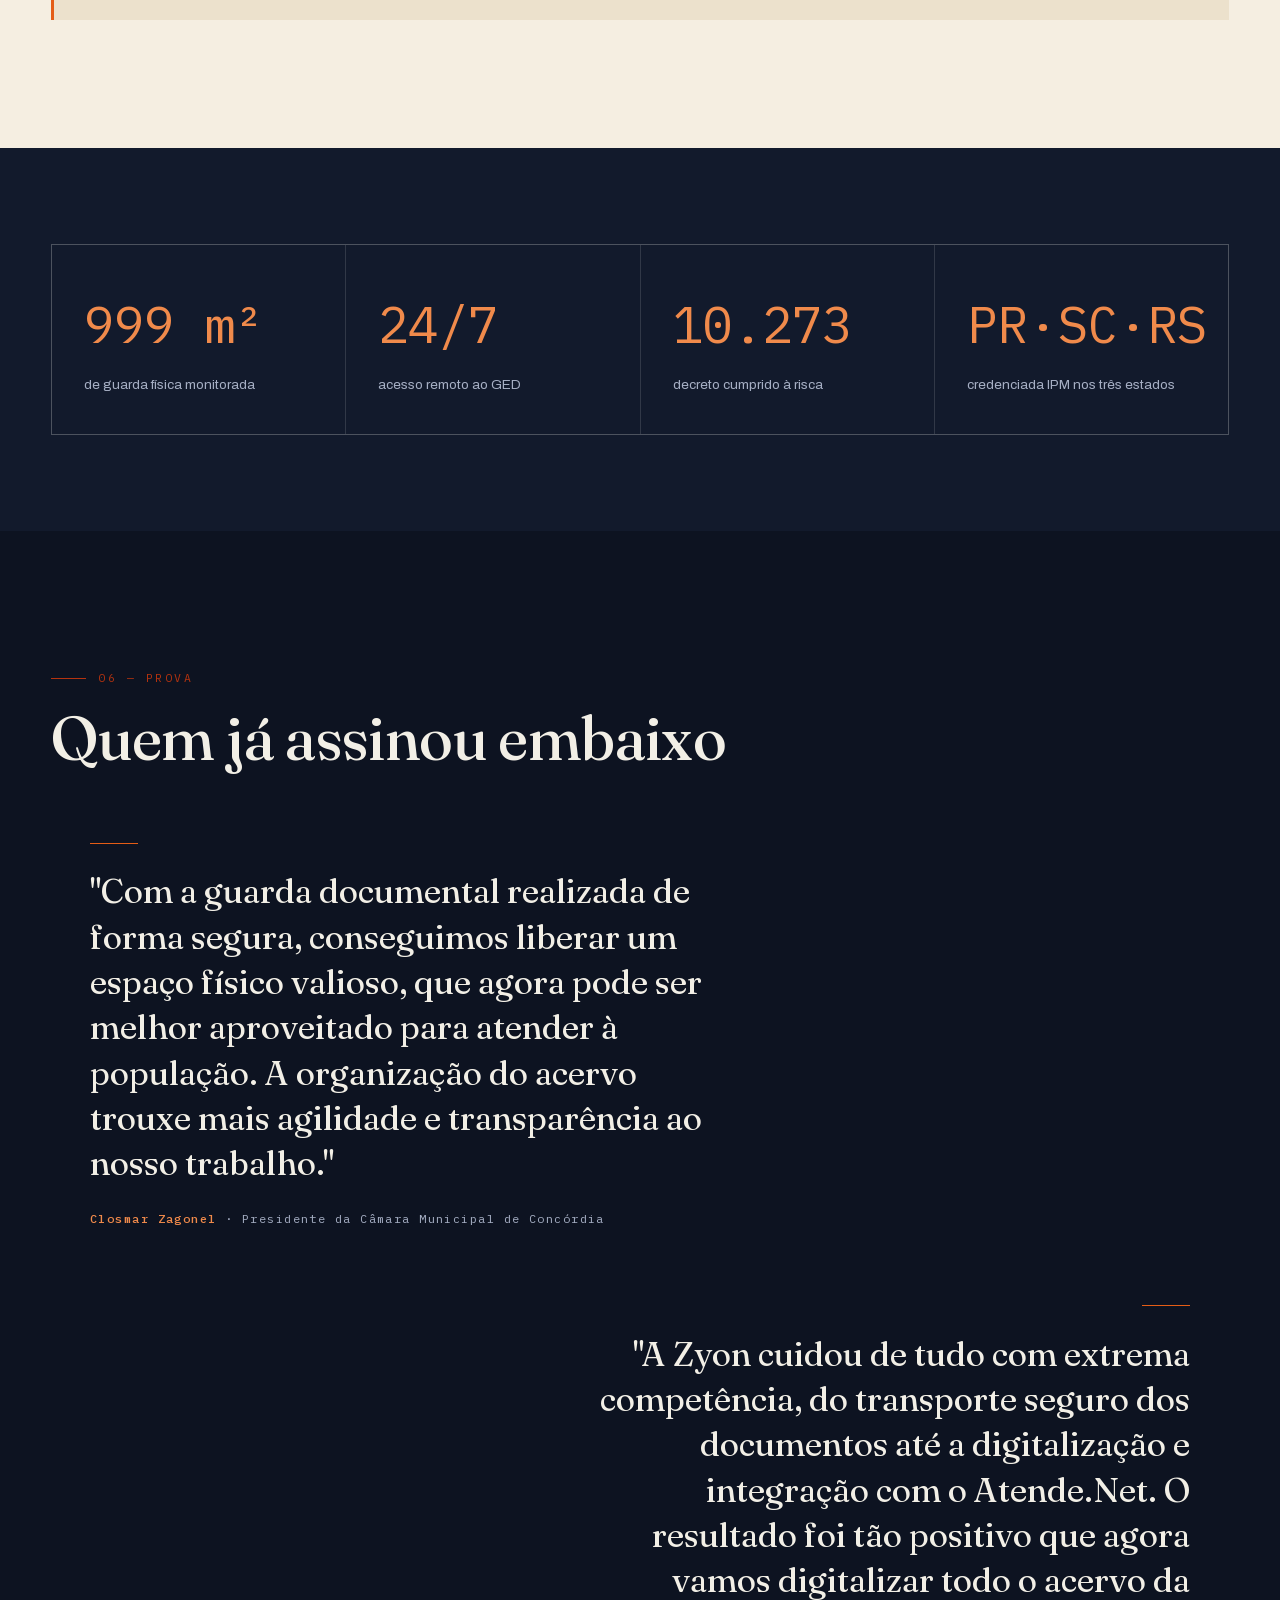
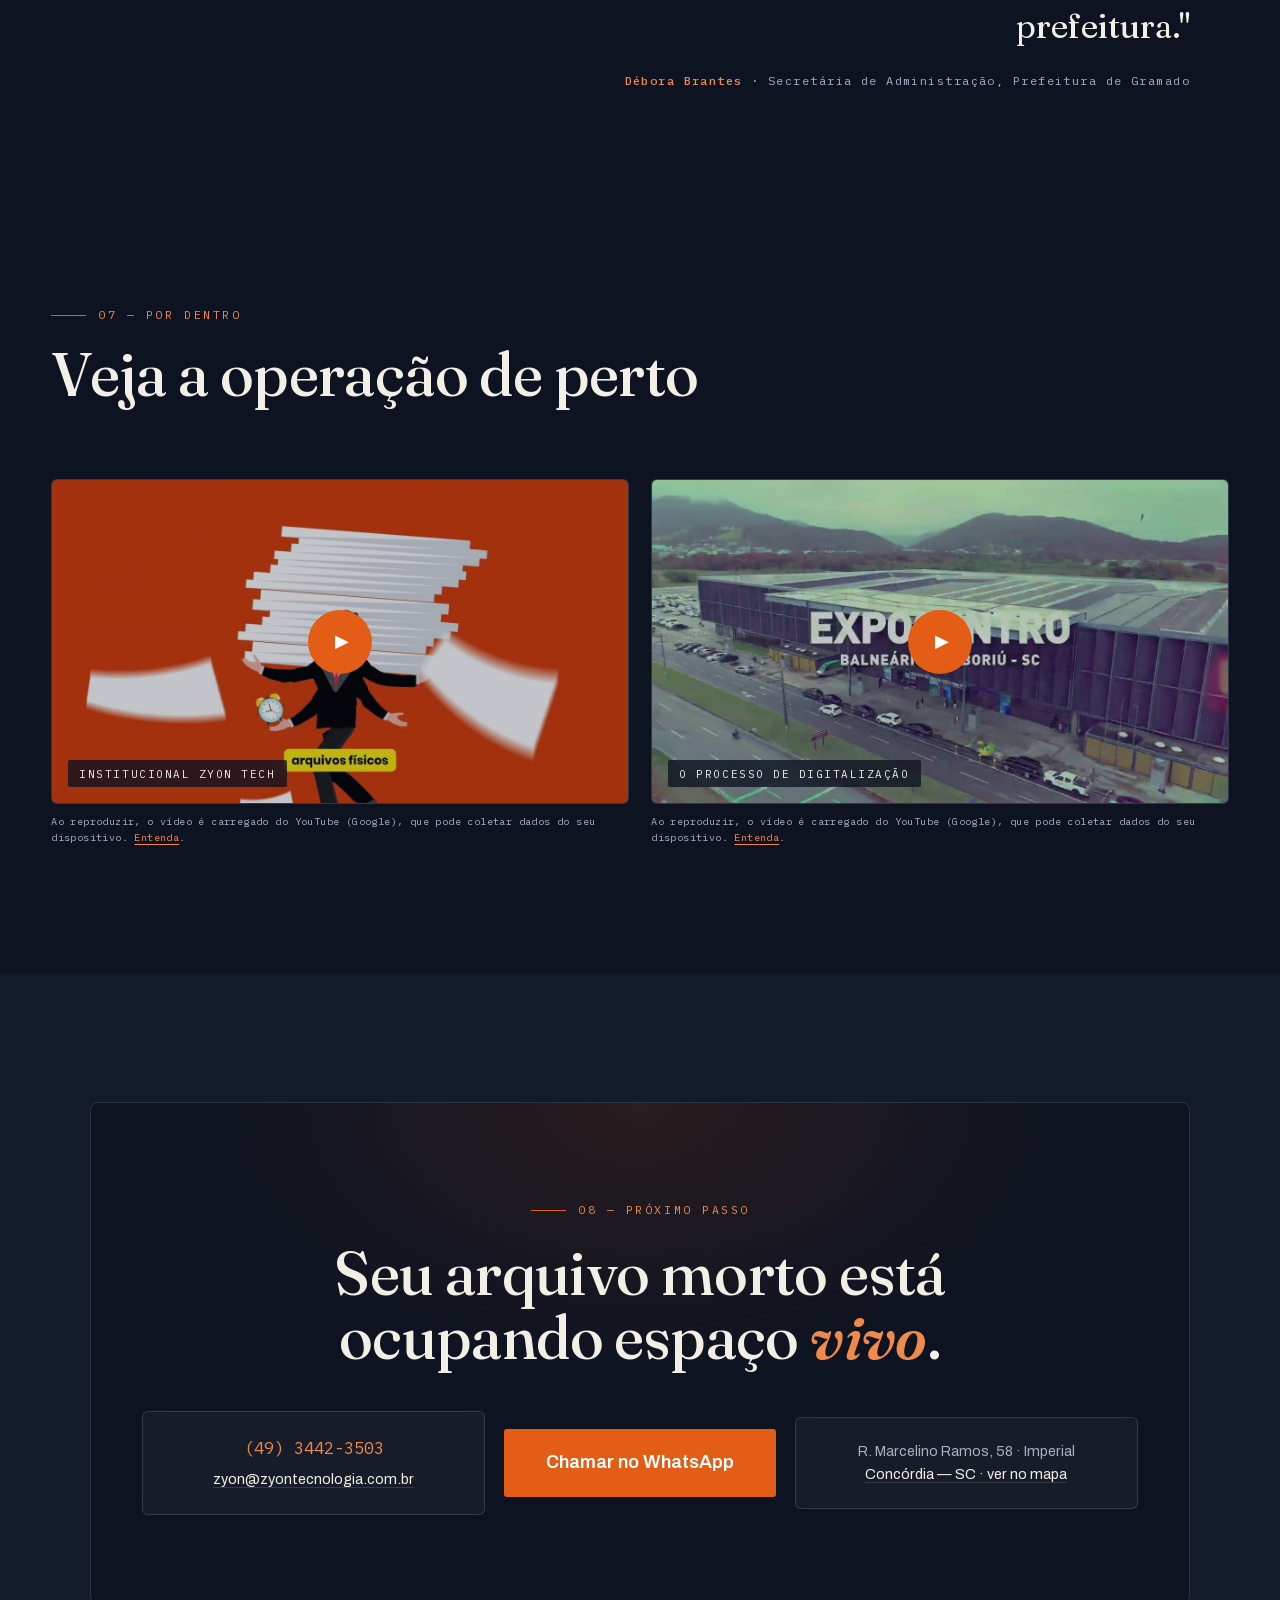
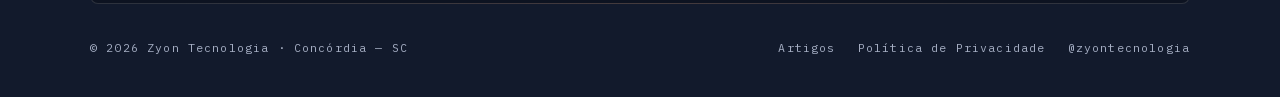
==== commit 58623e5b: "fix: achados da auditoria do site publicado Rodei uma auditoria adversarial do que esta no ar: 22 ac" ====
--- a/index.html
+++ b/index.html
@@ -18,12 +18,13 @@
 <meta property="og:site_name" content="Zyon Tecnologia">
 <meta property="og:locale" content="pt_BR">
 <meta name="twitter:card" content="summary_large_image">
-<link rel="icon" href="/favicon.svg?v=20260904091026" type="image/svg+xml">
-<link rel="icon" href="/favicon-32.png?v=20260904091026" sizes="32x32" type="image/png">
-<link rel="apple-touch-icon" href="/apple-touch-icon.png?v=20260904091026">
-<link rel="preload" href="assets/fonts/fonts.css?v=20260904091026" as="style">
-<link rel="stylesheet" href="assets/fonts/fonts.css?v=20260904091026">
-<link rel="stylesheet" href="css/style.css?v=20260904091026">
+<link rel="icon" href="/favicon.svg?v=20260904093355" type="image/svg+xml">
+<link rel="icon" href="/favicon-16.png?v=20260904093355" sizes="16x16" type="image/png">
+<link rel="icon" href="/favicon-32.png?v=20260904093355" sizes="32x32" type="image/png">
+<link rel="apple-touch-icon" href="/apple-touch-icon.png?v=20260904093355">
+<link rel="preload" href="assets/fonts/fonts.css?v=20260904093355" as="style">
+<link rel="stylesheet" href="assets/fonts/fonts.css?v=20260904093355">
+<link rel="stylesheet" href="css/style.css?v=20260904093355">
 <script type="application/ld+json">
 {
  "@context": "https://schema.org",
@@ -31,7 +32,7 @@
  "name": "Zyon Tecnologia",
  "alternateName": "Zyon Tech",
  "url": "https://zyontecnologia.com.br/",
- "logo": "https://zyontecnologia.com.br/assets/img/zyon-assinatura.svg",
+ "logo": "https://zyontecnologia.com.br/assets/img/zyon-assinatura.svg?v=20260904093355",
  "description": "Digitalização de documentos conforme o Decreto 10.278/2020, guarda documental física e sistema GED para empresas e órgãos públicos.",
  "telephone": "+55-49-3442-3503",
  "email": "zyon@zyontecnologia.com.br",
@@ -70,12 +71,12 @@
 <header class="topo" id="header">
   <a class="marca" href="#topo" aria-label="Zyon — Tecnologia em gestão documental">
     <!-- desktop: a assinatura aprovada, com o descritor em curvas -->
-    <img class="marca-assinatura" src="assets/img/zyon-assinatura.svg" alt="" width="475" height="96">
+    <img class="marca-assinatura" src="assets/img/zyon-assinatura.svg?v=20260904093355" alt="" width="475" height="96">
     <!-- mobile: as MESMAS curvas em três peças; só o descritor volta a ser tipo,
          para ganhar corpo próprio em vez de encolher junto com o símbolo -->
-    <img class="marca-simbolo" src="assets/img/zyon-simbolo-mancha.svg" alt="" width="84" height="80">
+    <img class="marca-simbolo" src="assets/img/zyon-simbolo-mancha.svg?v=20260904093355" alt="" width="84" height="80">
     <span class="marca-texto">
-      <img class="marca-nome" src="assets/img/zyon-nome.svg" alt="" width="130" height="46">
+      <img class="marca-nome" src="assets/img/zyon-nome.svg?v=20260904093355" alt="" width="130" height="46">
       <span class="marca-descritor"><span>Tecnologia em</span><span>Gestão documental</span></span>
     </span>
   </a>
@@ -224,7 +225,7 @@
       </ul>
     </div>
     <figure class="sol-foto" data-reveal>
-      <img src="assets/img/digitalizacao.jpg" alt="Operador digitalizando documentos antigos em scanner de produção, com caixa de arquivo ao lado" loading="lazy" width="1400" height="1050">
+      <img src="assets/img/digitalizacao.jpg?v=20260904093355" alt="Operador digitalizando documentos antigos em scanner de produção, com caixa de arquivo ao lado" loading="lazy" width="1400" height="1045">
     </figure>
   </article>
 
@@ -246,7 +247,7 @@
       </ul>
     </div>
     <figure class="sol-foto" data-reveal>
-      <img src="assets/img/armazem.jpg" alt="Corredor de armazém com estantes industriais preenchidas por caixas de arquivo identificadas" loading="lazy" width="1400" height="1050">
+      <img src="assets/img/armazem.jpg?v=20260904093355" alt="Corredor de armazém com estantes industriais preenchidas por caixas de arquivo identificadas" loading="lazy" width="1400" height="1045">
       <figcaption class="sol-foto-selo mono">+1.000 m² de guarda monitorada</figcaption>
     </figure>
   </article>
@@ -258,7 +259,7 @@
       <p data-reveal>Todo o acervo digital organizado, pesquisável e disponível 24/7 — com
       controle de versões, histórico e integração aos sistemas que você já usa.</p>
       <figure class="sol-foto ged-foto" data-reveal>
-        <img src="assets/img/ged.jpg" alt="Notebook exibindo painel de gestão eletrônica de documentos, ao lado de caixa de arquivo e pastas" loading="lazy" width="1400" height="1050">
+        <img src="assets/img/ged.jpg?v=20260904093355" alt="Notebook exibindo painel de gestão eletrônica de documentos, ao lado de caixa de arquivo e pastas" loading="lazy" width="1400" height="1045">
       </figure>
       <div class="ged-duplo">
         <div class="ged-card" data-reveal>
@@ -397,7 +398,7 @@
   <div class="video-grid">
     <figure class="yt-wrap" data-reveal>
       <button class="yt" data-id="Hsd8hlH81RU" aria-label="Carregar e reproduzir o vídeo institucional da Zyon no YouTube">
-        <img src="assets/thumb-institucional.jpg" alt="" loading="lazy">
+        <img src="assets/thumb-institucional.jpg?v=20260904093355" alt="" loading="lazy">
         <span class="yt-play">▶</span>
         <span class="yt-tag">Institucional Zyon Tech</span>
       </button>
@@ -406,7 +407,7 @@
     </figure>
     <figure class="yt-wrap" data-reveal>
       <button class="yt" data-id="kidGU6s6UkQ" aria-label="Carregar e reproduzir o vídeo do processo de digitalização no YouTube">
-        <img src="assets/thumb-processo.jpg" alt="" loading="lazy">
+        <img src="assets/thumb-processo.jpg?v=20260904093355" alt="" loading="lazy">
         <span class="yt-play">▶</span>
         <span class="yt-tag">O processo de digitalização</span>
       </button>
@@ -443,6 +444,6 @@
   </footer>
 </section>
 
-<script src="js/main.js?v=20260904091026" defer></script>
+<script src="js/main.js?v=20260904093355" defer></script>
 </body>
 </html>
